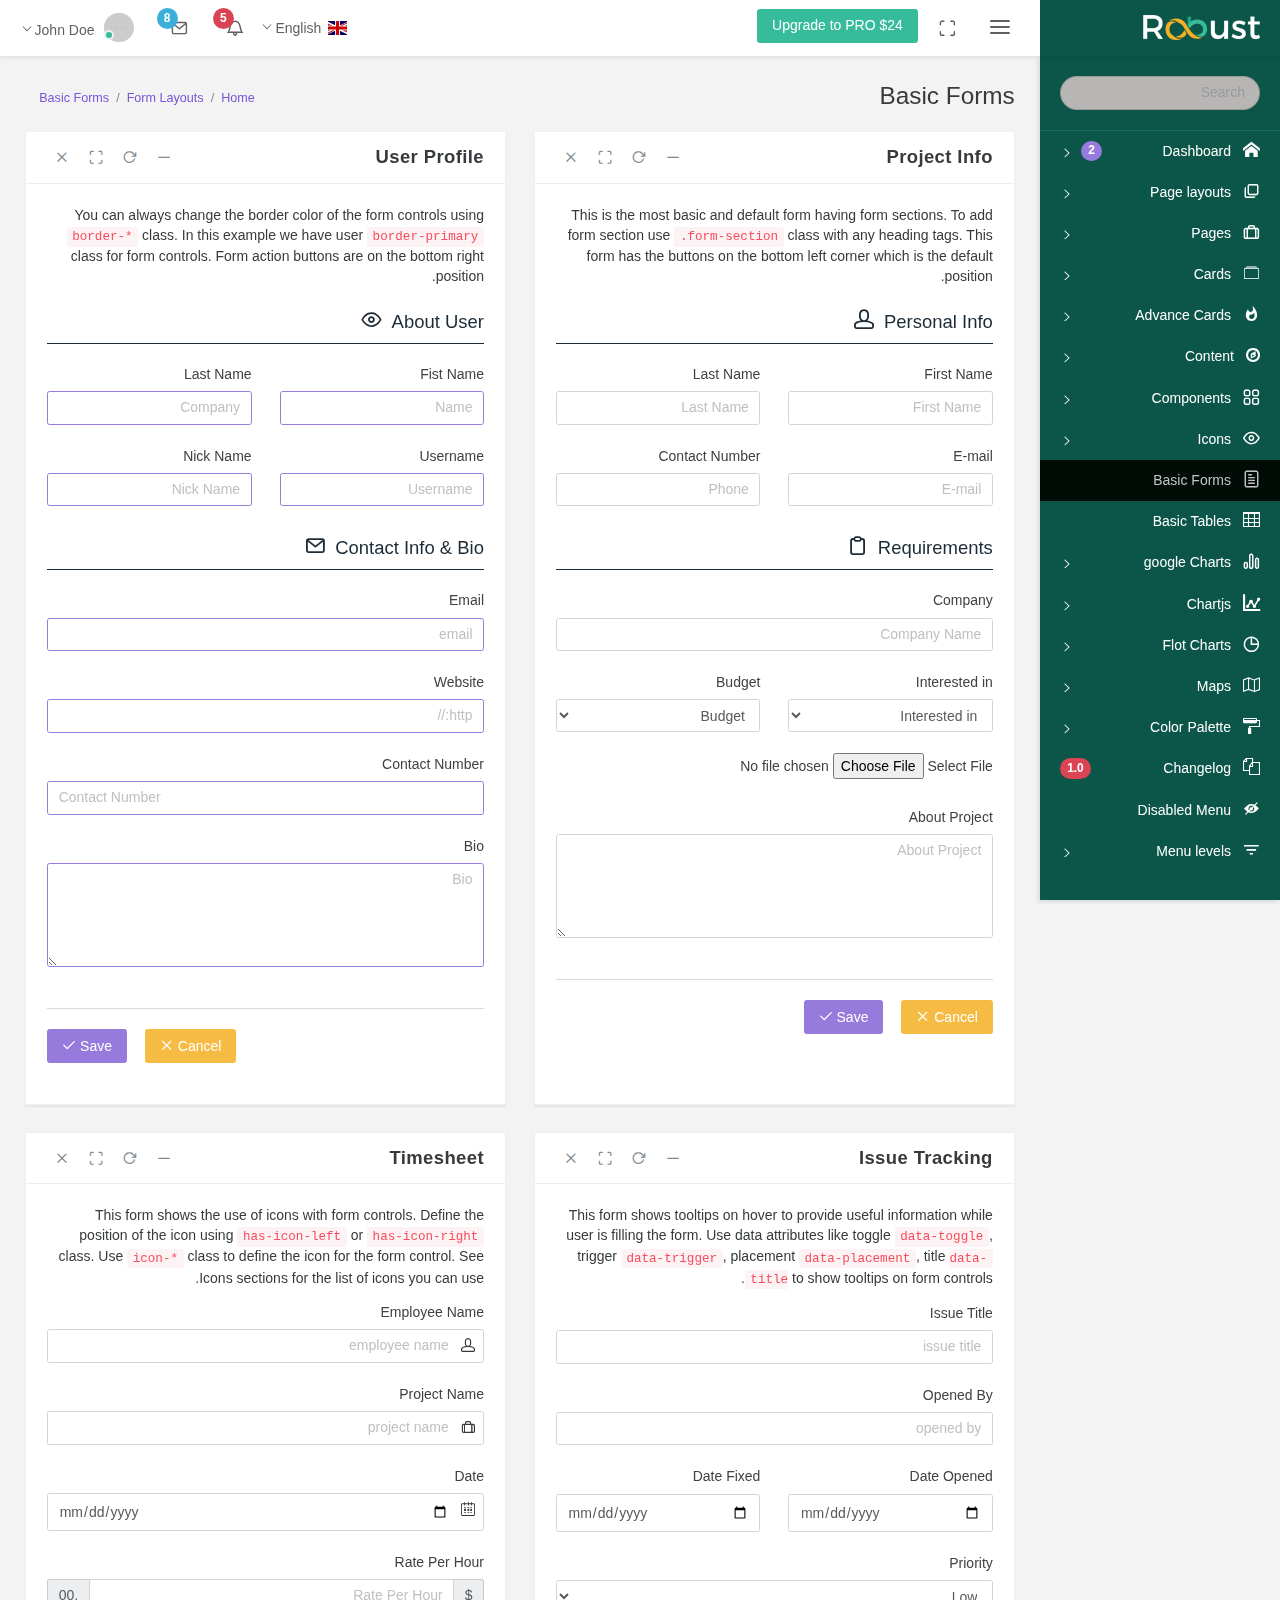
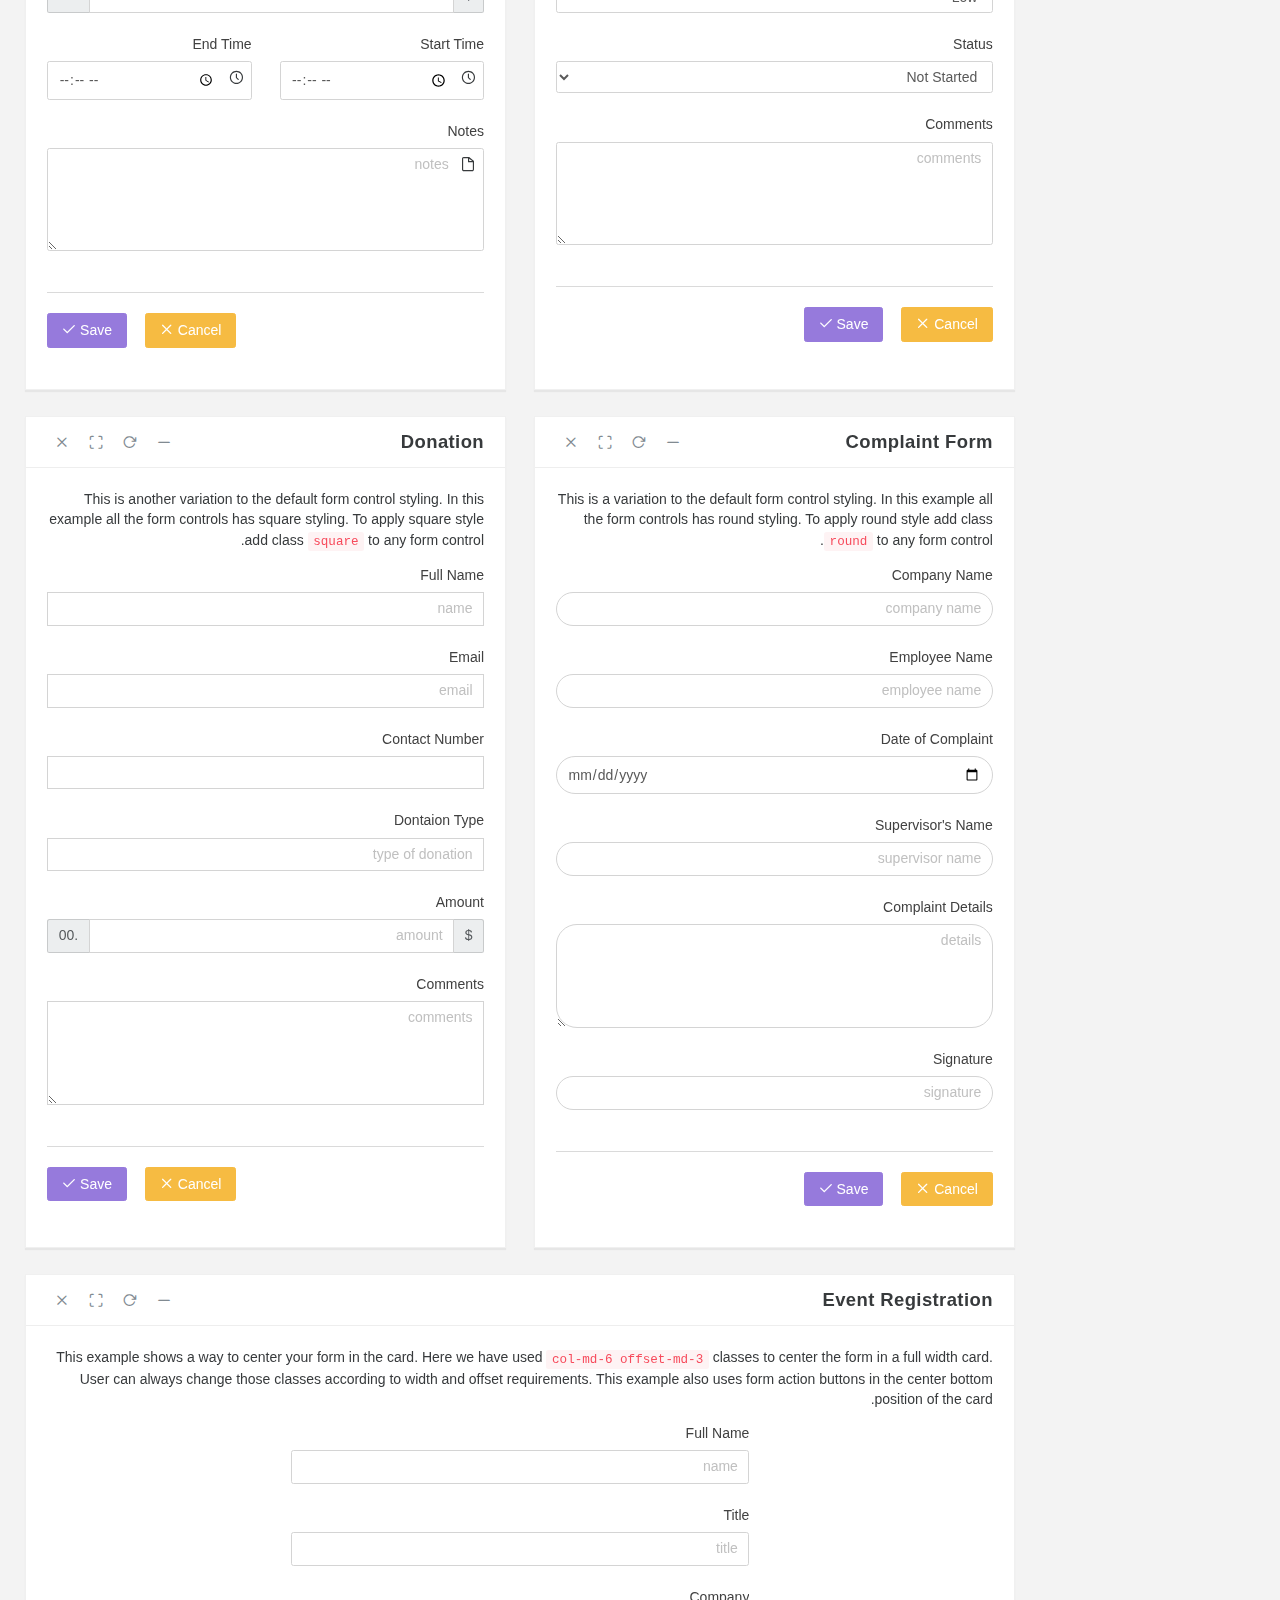
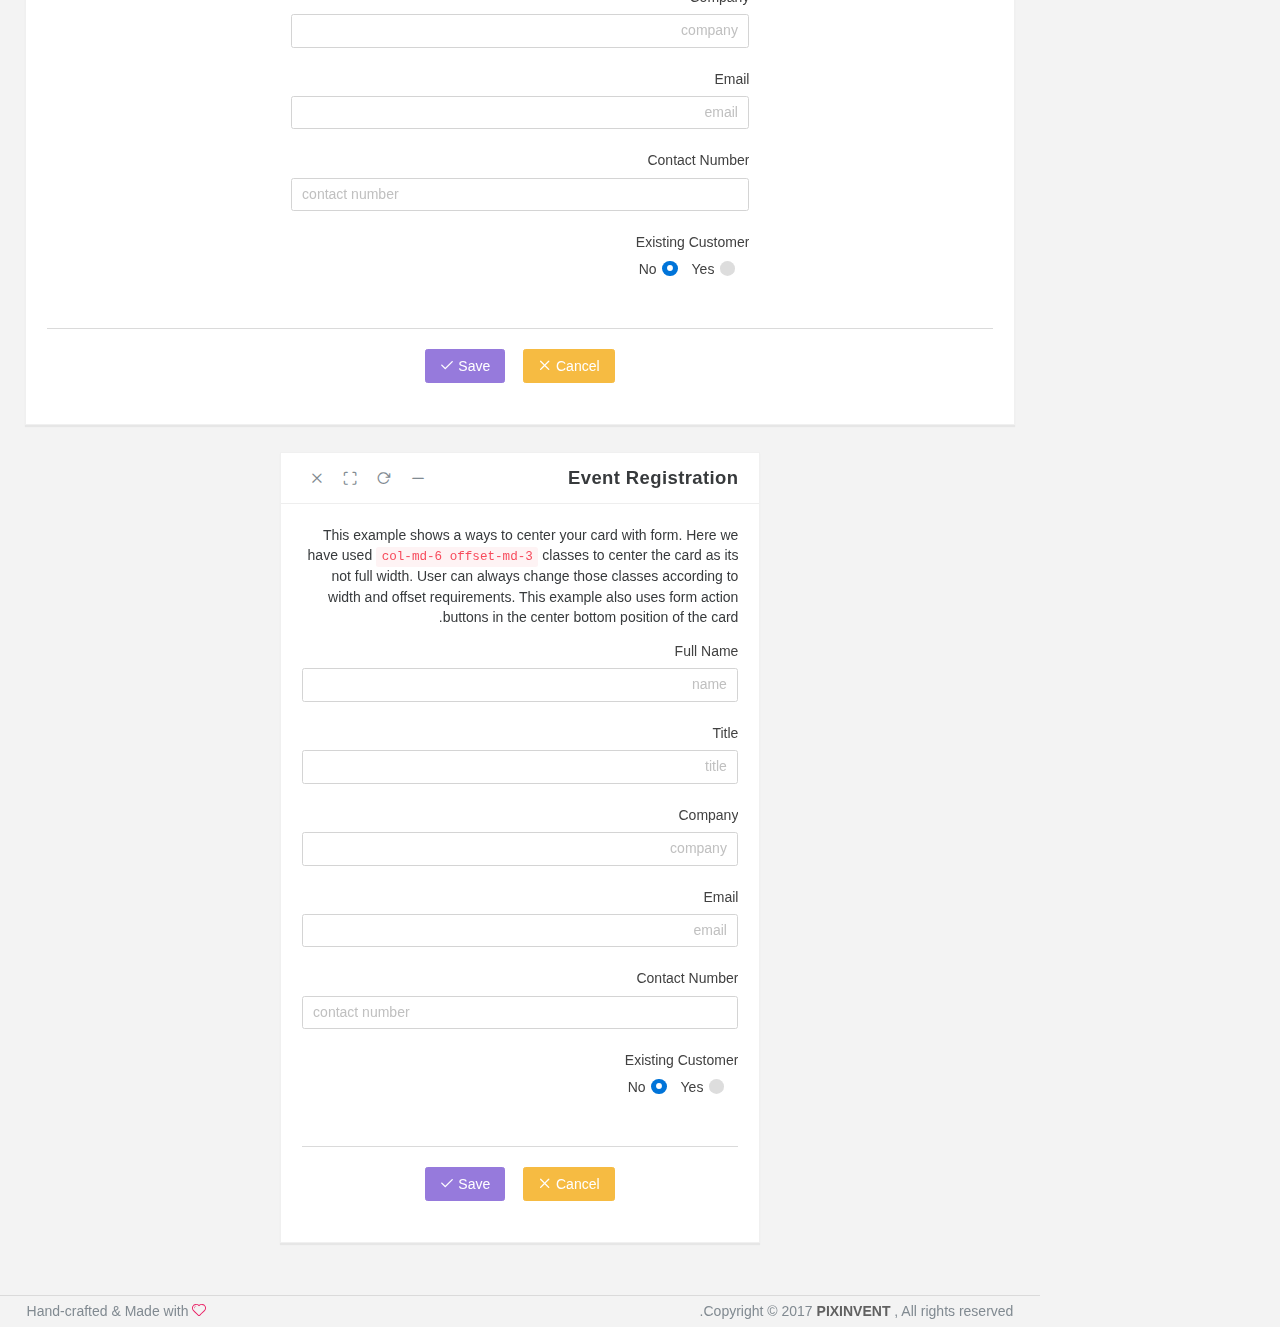
==== form-layout-basic.html @ 8bc59ba0 "Tamplet For Layout" ====
<!DOCTYPE html>
<html lang="en" data-textdirection="rtl" class="loading">
  <head>
    <meta http-equiv="Content-Type" content="text/html; charset=UTF-8">
    <meta http-equiv="X-UA-Compatible" content="IE=edge">
    <meta name="viewport" content="width=device-width, initial-scale=1.0, user-scalable=0, minimal-ui">
    <meta name="description" content="Robust admin is super flexible, powerful, clean &amp; modern responsive bootstrap 4 admin template with unlimited possibilities.">
    <meta name="keywords" content="admin template, robust admin template, dashboard template, flat admin template, responsive admin template, web app">
    <meta name="author" content="PIXINVENT">
    <title>Basic Forms - Robust Free Bootstrap Admin Template</title>
    <link rel="apple-touch-icon" sizes="60x60" href="../../app-assets/images/ico/apple-icon-60.png">
    <link rel="apple-touch-icon" sizes="76x76" href="../../app-assets/images/ico/apple-icon-76.png">
    <link rel="apple-touch-icon" sizes="120x120" href="../../app-assets/images/ico/apple-icon-120.png">
    <link rel="apple-touch-icon" sizes="152x152" href="../../app-assets/images/ico/apple-icon-152.png">
    <link rel="shortcut icon" type="image/x-icon" href="../../app-assets/images/ico/favicon.ico">
    <link rel="shortcut icon" type="image/png" href="../../app-assets/images/ico/favicon-32.png">
    <meta name="apple-mobile-web-app-capable" content="yes">
    <meta name="apple-touch-fullscreen" content="yes">
    <meta name="apple-mobile-web-app-status-bar-style" content="default">
    <!-- BEGIN VENDOR CSS-->
    <link rel="stylesheet" type="text/css" href="../../app-assets/css-rtl/bootstrap.css">
    <!-- font icons-->
    <link rel="stylesheet" type="text/css" href="../../app-assets/fonts/icomoon.css">
    <link rel="stylesheet" type="text/css" href="../../app-assets/fonts/flag-icon-css/css/flag-icon.min.css">
    <link rel="stylesheet" type="text/css" href="../../app-assets/vendors/css/extensions/pace.css">
    <!-- END VENDOR CSS-->
    <!-- BEGIN ROBUST CSS-->
    <link rel="stylesheet" type="text/css" href="../../app-assets/css-rtl/bootstrap-extended.css">
    <link rel="stylesheet" type="text/css" href="../../app-assets/css-rtl/app.css">
    <link rel="stylesheet" type="text/css" href="../../app-assets/css-rtl/colors.css">
    <link rel="stylesheet" type="text/css" href="../../app-assets/css-rtl/custom-rtl.css">
    <!-- END ROBUST CSS-->
    <!-- BEGIN Page Level CSS-->
    <link rel="stylesheet" type="text/css" href="../../app-assets/css-rtl/core/menu/menu-types/vertical-menu.css">
    <link rel="stylesheet" type="text/css" href="../../app-assets/css-rtl/core/menu/menu-types/vertical-overlay-menu.css">
    <!-- END Page Level CSS-->
    <!-- BEGIN Custom CSS-->
    <link rel="stylesheet" type="text/css" href="../../assets/css/style-rtl.css">
    <!-- END Custom CSS-->
  </head>
  <body data-open="click" data-menu="vertical-menu" data-col="2-columns" class="vertical-layout vertical-menu 2-columns  fixed-navbar">

    <!-- navbar-fixed-top-->
    <nav class="header-navbar navbar navbar-with-menu navbar-fixed-top navbar-semi-dark navbar-shadow">
      <div class="navbar-wrapper">
        <div class="navbar-header">
          <ul class="nav navbar-nav">
            <li class="nav-item mobile-menu hidden-md-up float-xs-left"><a class="nav-link nav-menu-main menu-toggle hidden-xs"><i class="icon-menu5 font-large-1"></i></a></li>
            <li class="nav-item"><a href="index.html" class="navbar-brand nav-link"><img alt="branding logo" src="../../app-assets/images/logo/robust-logo-light.png" data-expand="../../app-assets/images/logo/robust-logo-light.png" data-collapse="../../app-assets/images/logo/robust-logo-small.png" class="brand-logo"></a></li>
            <li class="nav-item hidden-md-up float-xs-right"><a data-toggle="collapse" data-target="#navbar-mobile" class="nav-link open-navbar-container"><i class="icon-ellipsis pe-2x icon-icon-rotate-right-right"></i></a></li>
          </ul>
        </div>
        <div class="navbar-container content container-fluid">
          <div id="navbar-mobile" class="collapse navbar-toggleable-sm">
            <ul class="nav navbar-nav">
              <li class="nav-item hidden-sm-down"><a class="nav-link nav-menu-main menu-toggle hidden-xs"><i class="icon-menu5">         </i></a></li>
              <li class="nav-item hidden-sm-down"><a href="#" class="nav-link nav-link-expand"><i class="ficon icon-expand2"></i></a></li>
              <li class="nav-item hidden-sm-down"><a href="https://pixinvent.com/bootstrap-admin-template/robust/" target="_blank" class="btn btn-success upgrade-to-pro">Upgrade to PRO $24</a></li>
            </ul>
            <ul class="nav navbar-nav float-xs-right">
              <li class="dropdown dropdown-language nav-item"><a id="dropdown-flag" href="#" data-toggle="dropdown" aria-haspopup="true" aria-expanded="false" class="dropdown-toggle nav-link"><i class="flag-icon flag-icon-gb"></i><span class="selected-language">English</span></a>
                <div aria-labelledby="dropdown-flag" class="dropdown-menu"><a href="#" class="dropdown-item"><i class="flag-icon flag-icon-gb"></i> English</a><a href="#" class="dropdown-item"><i class="flag-icon flag-icon-fr"></i> French</a><a href="#" class="dropdown-item"><i class="flag-icon flag-icon-cn"></i> Chinese</a><a href="#" class="dropdown-item"><i class="flag-icon flag-icon-de"></i> German</a></div>
              </li>
              <li class="dropdown dropdown-notification nav-item"><a href="#" data-toggle="dropdown" class="nav-link nav-link-label"><i class="ficon icon-bell4"></i><span class="tag tag-pill tag-default tag-danger tag-default tag-up">5</span></a>
                <ul class="dropdown-menu dropdown-menu-media dropdown-menu-right">
                  <li class="dropdown-menu-header">
                    <h6 class="dropdown-header m-0"><span class="grey darken-2">Notifications</span><span class="notification-tag tag tag-default tag-danger float-xs-right m-0">5 New</span></h6>
                  </li>
                  <li class="list-group scrollable-container"><a href="javascript:void(0)" class="list-group-item">
                      <div class="media">
                        <div class="media-left valign-middle"><i class="icon-cart3 icon-bg-circle bg-cyan"></i></div>
                        <div class="media-body">
                          <h6 class="media-heading">You have new order!</h6>
                          <p class="notification-text font-small-3 text-muted">Lorem ipsum dolor sit amet, consectetuer elit.</p><small>
                            <time datetime="2015-06-11T18:29:20+08:00" class="media-meta text-muted">30 minutes ago</time></small>
                        </div>
                      </div></a><a href="javascript:void(0)" class="list-group-item">
                      <div class="media">
                        <div class="media-left valign-middle"><i class="icon-monitor3 icon-bg-circle bg-red bg-darken-1"></i></div>
                        <div class="media-body">
                          <h6 class="media-heading red darken-1">99% Server load</h6>
                          <p class="notification-text font-small-3 text-muted">Aliquam tincidunt mauris eu risus.</p><small>
                            <time datetime="2015-06-11T18:29:20+08:00" class="media-meta text-muted">Five hour ago</time></small>
                        </div>
                      </div></a><a href="javascript:void(0)" class="list-group-item">
                      <div class="media">
                        <div class="media-left valign-middle"><i class="icon-server2 icon-bg-circle bg-yellow bg-darken-3"></i></div>
                        <div class="media-body">
                          <h6 class="media-heading yellow darken-3">Warning notifixation</h6>
                          <p class="notification-text font-small-3 text-muted">Vestibulum auctor dapibus neque.</p><small>
                            <time datetime="2015-06-11T18:29:20+08:00" class="media-meta text-muted">Today</time></small>
                        </div>
                      </div></a><a href="javascript:void(0)" class="list-group-item">
                      <div class="media">
                        <div class="media-left valign-middle"><i class="icon-check2 icon-bg-circle bg-green bg-accent-3"></i></div>
                        <div class="media-body">
                          <h6 class="media-heading">Complete the task</h6><small>
                            <time datetime="2015-06-11T18:29:20+08:00" class="media-meta text-muted">Last week</time></small>
                        </div>
                      </div></a><a href="javascript:void(0)" class="list-group-item">
                      <div class="media">
                        <div class="media-left valign-middle"><i class="icon-bar-graph-2 icon-bg-circle bg-teal"></i></div>
                        <div class="media-body">
                          <h6 class="media-heading">Generate monthly report</h6><small>
                            <time datetime="2015-06-11T18:29:20+08:00" class="media-meta text-muted">Last month</time></small>
                        </div>
                      </div></a></li>
                  <li class="dropdown-menu-footer"><a href="javascript:void(0)" class="dropdown-item text-muted text-xs-center">Read all notifications</a></li>
                </ul>
              </li>
              <li class="dropdown dropdown-notification nav-item"><a href="#" data-toggle="dropdown" class="nav-link nav-link-label"><i class="ficon icon-mail6"></i><span class="tag tag-pill tag-default tag-info tag-default tag-up">8</span></a>
                <ul class="dropdown-menu dropdown-menu-media dropdown-menu-right">
                  <li class="dropdown-menu-header">
                    <h6 class="dropdown-header m-0"><span class="grey darken-2">Messages</span><span class="notification-tag tag tag-default tag-info float-xs-right m-0">4 New</span></h6>
                  </li>
                  <li class="list-group scrollable-container"><a href="javascript:void(0)" class="list-group-item">
                      <div class="media">
                        <div class="media-left"><span class="avatar avatar-sm avatar-online rounded-circle"><img src="../../app-assets/images/portrait/small/avatar-s-1.png" alt="avatar"><i></i></span></div>
                        <div class="media-body">
                          <h6 class="media-heading">Margaret Govan</h6>
                          <p class="notification-text font-small-3 text-muted">I like your portfolio, let's start the project.</p><small>
                            <time datetime="2015-06-11T18:29:20+08:00" class="media-meta text-muted">Today</time></small>
                        </div>
                      </div></a><a href="javascript:void(0)" class="list-group-item">
                      <div class="media">
                        <div class="media-left"><span class="avatar avatar-sm avatar-busy rounded-circle"><img src="../../app-assets/images/portrait/small/avatar-s-2.png" alt="avatar"><i></i></span></div>
                        <div class="media-body">
                          <h6 class="media-heading">Bret Lezama</h6>
                          <p class="notification-text font-small-3 text-muted">I have seen your work, there is</p><small>
                            <time datetime="2015-06-11T18:29:20+08:00" class="media-meta text-muted">Tuesday</time></small>
                        </div>
                      </div></a><a href="javascript:void(0)" class="list-group-item">
                      <div class="media">
                        <div class="media-left"><span class="avatar avatar-sm avatar-online rounded-circle"><img src="../../app-assets/images/portrait/small/avatar-s-3.png" alt="avatar"><i></i></span></div>
                        <div class="media-body">
                          <h6 class="media-heading">Carie Berra</h6>
                          <p class="notification-text font-small-3 text-muted">Can we have call in this week ?</p><small>
                            <time datetime="2015-06-11T18:29:20+08:00" class="media-meta text-muted">Friday</time></small>
                        </div>
                      </div></a><a href="javascript:void(0)" class="list-group-item">
                      <div class="media">
                        <div class="media-left"><span class="avatar avatar-sm avatar-away rounded-circle"><img src="../../app-assets/images/portrait/small/avatar-s-6.png" alt="avatar"><i></i></span></div>
                        <div class="media-body">
                          <h6 class="media-heading">Eric Alsobrook</h6>
                          <p class="notification-text font-small-3 text-muted">We have project party this saturday night.</p><small>
                            <time datetime="2015-06-11T18:29:20+08:00" class="media-meta text-muted">last month</time></small>
                        </div>
                      </div></a></li>
                  <li class="dropdown-menu-footer"><a href="javascript:void(0)" class="dropdown-item text-muted text-xs-center">Read all messages</a></li>
                </ul>
              </li>
              <li class="dropdown dropdown-user nav-item"><a href="#" data-toggle="dropdown" class="dropdown-toggle nav-link dropdown-user-link"><span class="avatar avatar-online"><img src="../../app-assets/images/portrait/small/avatar-s-1.png" alt="avatar"><i></i></span><span class="user-name">John Doe</span></a>
                <div class="dropdown-menu dropdown-menu-right"><a href="#" class="dropdown-item"><i class="icon-head"></i> Edit Profile</a><a href="#" class="dropdown-item"><i class="icon-mail6"></i> My Inbox</a><a href="#" class="dropdown-item"><i class="icon-clipboard2"></i> Task</a><a href="#" class="dropdown-item"><i class="icon-calendar5"></i> Calender</a>
                  <div class="dropdown-divider"></div><a href="#" class="dropdown-item"><i class="icon-power3"></i> Logout</a>
                </div>
              </li>
            </ul>
          </div>
        </div>
      </div>
    </nav>

    <!-- ////////////////////////////////////////////////////////////////////////////-->


    <!-- main menu-->
    <div data-scroll-to-active="true" class="main-menu menu-fixed menu-dark menu-accordion menu-shadow">
      <!-- main menu header-->
      <div class="main-menu-header">
        <input type="text" placeholder="Search" class="menu-search form-control round"/>
      </div>
      <!-- / main menu header-->
      <!-- main menu content-->
      <div class="main-menu-content">
        <ul id="main-menu-navigation" data-menu="menu-navigation" class="navigation navigation-main">
          <li class=" nav-item"><a href="index.html"><i class="icon-home3"></i><span data-i18n="nav.dash.main" class="menu-title">Dashboard</span><span class="tag tag tag-primary tag-pill float-xs-right mr-2">2</span></a>
            <ul class="menu-content">
              <li><a href="index.html" data-i18n="nav.dash.main" class="menu-item">Dashboard</a>
              </li>
              <li><a href="dashboard-2.html" data-i18n="nav.dash.main" class="menu-item">Dashboard 2</a>
              </li>
            </ul>
          </li>
          <li class=" nav-item"><a href="#"><i class="icon-stack-2"></i><span data-i18n="nav.page_layouts.main" class="menu-title">Page layouts</span></a>
            <ul class="menu-content">
              <li><a href="layout-1-column.html" data-i18n="nav.page_layouts.1_column" class="menu-item">1 column</a>
              </li>
              <li><a href="layout-2-columns.html" data-i18n="nav.page_layouts.2_columns" class="menu-item">2 columns</a>
              </li>
              <li><a href="layout-boxed.html" data-i18n="nav.page_layouts.boxed_layout" class="menu-item">Boxed layout</a>
              </li>
              <li><a href="layout-static.html" data-i18n="nav.page_layouts.static_layout" class="menu-item">Static layout</a>
              </li>
              <li class="navigation-divider"></li>
              <li><a href="layout-light.html" data-i18n="nav.page_layouts.light_layout" class="menu-item">Light layout</a>
              </li>
              <li><a href="layout-dark.html" data-i18n="nav.page_layouts.dark_layout" class="menu-item">Dark layout</a>
              </li>
              <li><a href="layout-semi-dark.html" data-i18n="nav.page_layouts.semi_dark_layout" class="menu-item">Semi dark layout</a>
              </li>
            </ul>
          </li>
          <li class=" nav-item"><a href="#"><i class="icon-briefcase4"></i><span data-i18n="nav.project.main" class="menu-title">Pages</span></a>
            <ul class="menu-content">
              <li><a href="invoice-template.html" data-i18n="nav.invoice.invoice_template" class="menu-item">Invoice Template</a>
              </li>
              <li><a href="gallery-grid.html" data-i18n="nav.gallery_pages.gallery_grid" class="menu-item">Gallery Grid</a>
              </li>
              <li><a href="search-page.html" data-i18n="nav.search_pages.search_page" class="menu-item">Search Page</a>
              </li>
              <li><a href="search-website.html" data-i18n="nav.search_pages.search_website" class="menu-item">Search Website</a>
              </li>
              <li><a href="login-simple.html" data-i18n="nav.login_register_pages.login_simple" class="menu-item">Login Simple</a>
              </li>
              <li><a href="register-simple.html" data-i18n="nav.login_register_pages.register_simple" class="menu-item">Register Simple</a>
              </li>
              <li><a href="unlock-user.html" data-i18n="nav.login_register_pages.unlock_user" class="menu-item">Unlock User</a>
              </li>
              <li><a href="recover-password.html" data-i18n="nav.login_register_pages.recover_password" class="menu-item">Recover Password</a>
              </li>
              <li><a href="#" data-i18n="nav.error_pages.main" class="menu-item">Error</a>
                <ul class="menu-content">
                  <li><a href="error-400.html" data-i18n="nav.error_pages.error_400" class="menu-item">Error 400</a>
                  </li>
                  <li><a href="error-401.html" data-i18n="nav.error_pages.error_401" class="menu-item">Error 401</a>
                  </li>
                  <li><a href="error-403.html" data-i18n="nav.error_pages.error_403" class="menu-item">Error 403</a>
                  </li>
                  <li><a href="error-404.html" data-i18n="nav.error_pages.error_404" class="menu-item">Error 404</a>
                  </li>
                  <li><a href="error-500.html" data-i18n="nav.error_pages.error_500" class="menu-item">Error 500</a>
                  </li>
                </ul>
              </li>
              <li><a href="coming-soon-flat.html" data-i18n="nav.other_pages.coming_soon.coming_soon_flat" class="menu-item">Coming Soon</a>
              </li>
              <li><a href="under-maintenance.html" data-i18n="nav.other_pages.under_maintenance" class="menu-item">Maintenance</a>
              </li>
            </ul>
          </li>
          <li class=" nav-item"><a href="#"><i class="icon-ios-albums-outline"></i><span data-i18n="nav.cards.main" class="menu-title">Cards</span></a>
            <ul class="menu-content">
              <li><a href="card-bootstrap.html" data-i18n="nav.cards.card_bootstrap" class="menu-item">Bootstrap Cards</a>
              </li>
              <li><a href="card-actions.html" data-i18n="nav.cards.card_actions" class="menu-item">Card Action</a>
              </li>
            </ul>
          </li>
          <li class=" nav-item"><a href="#"><i class="icon-whatshot"></i><span data-i18n="nav.advance_cards.main" class="menu-title">Advance Cards</span></a>
            <ul class="menu-content">
              <li><a href="card-statistics.html" data-i18n="nav.cards.card_statistics" class="menu-item">Statistics</a>
              </li>
              <li><a href="card-charts.html" data-i18n="nav.cards.card_charts" class="menu-item">Charts</a>
              </li>
            </ul>
          </li>
          <li class=" nav-item"><a href="#"><i class="icon-compass3"></i><span data-i18n="nav.content.main" class="menu-title">Content</span></a>
            <ul class="menu-content">
              <li><a href="content-grid.html" data-i18n="nav.content.content_grid" class="menu-item">Grid</a>
              </li>
              <li><a href="content-typography.html" data-i18n="nav.content.content_typography" class="menu-item">Typography</a>
              </li>
              <li><a href="content-text-utilities.html" data-i18n="nav.content.content_text_utilities" class="menu-item">Text utilities</a>
              </li>
              <li><a href="content-helper-classes.html" data-i18n="nav.content.content_helper_classes" class="menu-item">Helper classes</a>
              </li>
            </ul>
          </li>
          <li class=" nav-item"><a href="#"><i class="icon-grid2"></i><span data-i18n="nav.components.main" class="menu-title">Components</span></a>
            <ul class="menu-content">
              <li><a href="component-alerts.html" data-i18n="nav.components.component_alerts" class="menu-item">Alerts</a>
              </li>
              <li><a href="component-buttons-basic.html" data-i18n="nav.components.components_buttons.component_buttons_basic" class="menu-item">Basic Buttons</a>
              </li>
              <li><a href="component-carousel.html" data-i18n="nav.components.component_carousel" class="menu-item">Carousel</a>
              </li>
              <li><a href="component-collapse.html" data-i18n="nav.components.component_collapse" class="menu-item">Collapse</a>
              </li>
              <li><a href="component-dropdowns.html" data-i18n="nav.components.component_dropdowns" class="menu-item">Dropdowns</a>
              </li>
              <li><a href="component-list-group.html" data-i18n="nav.components.component_list_group" class="menu-item">List Group</a>
              </li>
              <li><a href="component-modals.html" data-i18n="nav.components.component_modals" class="menu-item">Modals</a>
              </li>
              <li><a href="component-pagination.html" data-i18n="nav.components.component_pagination" class="menu-item">Pagination</a>
              </li>
              <li><a href="component-navs-component.html" data-i18n="nav.components.component_navs_component" class="menu-item">Navs Component</a>
              </li>
              <li><a href="component-tabs-component.html" data-i18n="nav.components.component_tabs_component" class="menu-item">Tabs Component</a>
              </li>
              <li><a href="component-pills-component.html" data-i18n="nav.components.component_pills_component" class="menu-item">Pills Component</a>
              </li>
              <li><a href="component-tooltips.html" data-i18n="nav.components.component_tooltips" class="menu-item">Tooltips</a>
              </li>
              <li><a href="component-popovers.html" data-i18n="nav.components.component_popovers" class="menu-item">Popovers</a>
              </li>
              <li><a href="component-tags.html" data-i18n="nav.components.component_tags" class="menu-item">Tags</a>
              </li>
              <li><a href="component-pill-tags.html" class="menu-item">Pill Tags</a>
              </li>
              <li><a href="component-progress.html" data-i18n="nav.components.component_progress" class="menu-item">Progress</a>
              </li>
              <li><a href="component-media-objects.html" data-i18n="nav.components.component_media_objects" class="menu-item">Media Objects</a>
              </li>
            </ul>
          </li>
          <li class=" nav-item"><a href="#"><i class="icon-eye6"></i><span data-i18n="nav.icons.main" class="menu-title">Icons</span></a>
            <ul class="menu-content">
              <li><a href="icons-feather.html" data-i18n="nav.icons.icons_feather" class="menu-item">Feather</a>
              </li>
              <li><a href="icons-ionicons.html" data-i18n="nav.icons.icons_ionicons" class="menu-item">Ionicons</a>
              </li>
              <li><a href="icons-fps-line.html" data-i18n="nav.icons.icons_fps_line" class="menu-item">FPS Line Icons</a>
              </li>
              <li><a href="icons-ico-moon.html" data-i18n="nav.icons.icons_ico_moon" class="menu-item">Ico Moon</a>
              </li>
              <li><a href="icons-font-awesome.html" data-i18n="nav.icons.icons_font_awesome" class="menu-item">Font Awesome</a>
              </li>
              <li><a href="icons-meteocons.html" data-i18n="nav.icons.icons_meteocons" class="menu-item">Meteocons</a>
              </li>
              <li><a href="icons-evil.html" data-i18n="nav.icons.icons_evil" class="menu-item">Evil Icons</a>
              </li>
              <li><a href="icons-linecons.html" data-i18n="nav.icons.icons_linecons" class="menu-item">Linecons</a>
              </li>
            </ul>
          </li>
          <li class="active"><a href="form-layout-basic.html"><i class="icon-paper"></i><span data-i18n="nav.form_layouts.form_layout_basic" class="menu-title">Basic Forms</span></a>
          </li>
          <li class=" nav-item"><a href="table-basic.html"><i class="icon-table2"></i><span data-i18n="nav.bootstrap_tables.table_basic" class="menu-title">Basic Tables</span></a>
          </li>
          <li class=" nav-item"><a href="#"><i class="icon-bar-graph-2"></i><span data-i18n="nav.google_charts.main" class="menu-title">google Charts</span></a>
            <ul class="menu-content">
              <li><a href="google-bar-charts.html" data-i18n="nav.google_charts.google_bar_charts" class="menu-item">Bar charts</a>
              </li>
              <li><a href="google-line-charts.html" data-i18n="nav.google_charts.google_line_charts" class="menu-item">Line charts</a>
              </li>
              <li><a href="google-pie-charts.html" data-i18n="nav.google_charts.google_pie_charts" class="menu-item">Pie charts</a>
              </li>
            </ul>
          </li>
          <li class=" nav-item"><a href="#"><i class="icon-stats-dots"></i><span data-i18n="nav.chartjs.main" class="menu-title">Chartjs</span></a>
            <ul class="menu-content">
              <li><a href="chartjs-line-charts.html" data-i18n="nav.chartjs.chartjs_line_charts" class="menu-item">Line charts</a>
              </li>
              <li><a href="chartjs-bar-charts.html" data-i18n="nav.chartjs.chartjs_bar_charts" class="menu-item">Bar charts</a>
              </li>
              <li><a href="chartjs-pie-doughnut-charts.html" data-i18n="nav.chartjs.chartjs_pie_doughnut_charts" class="menu-item">Pie &amp; Doughnut charts</a>
              </li>
            </ul>
          </li>
          <li class=" nav-item"><a href="#"><i class="icon-pie-graph2"></i><span data-i18n="nav.flot_charts.main" class="menu-title">Flot Charts</span></a>
            <ul class="menu-content">
              <li><a href="flot-line-charts.html" data-i18n="nav.flot_charts.flot_line_charts" class="menu-item">Line charts</a>
              </li>
              <li><a href="flot-bar-charts.html" data-i18n="nav.flot_charts.flot_bar_charts" class="menu-item">Bar charts</a>
              </li>
              <li><a href="flot-pie-charts.html" data-i18n="nav.flot_charts.flot_pie_charts" class="menu-item">Pie charts</a>
              </li>
            </ul>
          </li>
          <li class=" nav-item"><a href="#"><i class="icon-map22"></i><span data-i18n="nav.maps.main" class="menu-title">Maps</span></a>
            <ul class="menu-content">
              <li><a href="gmaps-basic-maps.html" data-i18n="nav.maps.google_maps.gmaps_basic_maps" class="menu-item">Maps</a>
              </li>
              <li><a href="vector-maps-jvq.html" data-i18n="nav.maps.vector_maps.vector_maps_jvq" class="menu-item">Vector Maps</a>
              </li>
            </ul>
          </li>
          <li class=" nav-item"><a href="#"><i class="icon-paint-format"></i><span data-i18n="nav.color_palette.main" class="menu-title">Color Palette</span></a>
            <ul class="menu-content">
              <li><a href="color-palette-primary.html" data-i18n="nav.color_palette.color_palette_primary" class="menu-item">Primary palette</a>
              </li>
              <li><a href="color-palette-danger.html" data-i18n="nav.color_palette.color_palette_danger" class="menu-item">Danger palette</a>
              </li>
              <li><a href="color-palette-success.html" data-i18n="nav.color_palette.color_palette_success" class="menu-item">Success palette</a>
              </li>
              <li><a href="color-palette-warning.html" data-i18n="nav.color_palette.color_palette_warning" class="menu-item">Warning palette</a>
              </li>
              <li><a href="color-palette-info.html" data-i18n="nav.color_palette.color_palette_info" class="menu-item">Info palette</a>
              </li>
              <li class="navigation-divider"></li>
              <li><a href="color-palette-red.html" data-i18n="nav.color_palette.color_palette_red" class="menu-item">Red palette</a>
              </li>
              <li><a href="color-palette-pink.html" data-i18n="nav.color_palette.color_palette_pink" class="menu-item">Pink palette</a>
              </li>
              <li><a href="color-palette-purple.html" data-i18n="nav.color_palette.color_palette_purple" class="menu-item">Purple palette</a>
              </li>
              <li><a href="color-palette-deep-purple.html" data-i18n="nav.color_palette.color_palette_deep_purple" class="menu-item">Deep Purple palette</a>
              </li>
              <li><a href="color-palette-indigo.html" data-i18n="nav.color_palette.color_palette_indigo" class="menu-item">Indigo palette</a>
              </li>
              <li><a href="color-palette-blue.html" data-i18n="nav.color_palette.color_palette_blue" class="menu-item">Blue palette</a>
              </li>
              <li><a href="color-palette-light-blue.html" data-i18n="nav.color_palette.color_palette_light_blue" class="menu-item">Light Blue palette</a>
              </li>
              <li><a href="color-palette-cyan.html" data-i18n="nav.color_palette.color_palette_cyan" class="menu-item">Cyan palette</a>
              </li>
              <li><a href="color-palette-teal.html" data-i18n="nav.color_palette.color_palette_teal" class="menu-item">Teal palette</a>
              </li>
              <li><a href="color-palette-green.html" data-i18n="nav.color_palette.color_palette_green" class="menu-item">Green palette</a>
              </li>
              <li><a href="color-palette-light-green.html" data-i18n="nav.color_palette.color_palette_light_green" class="menu-item">Light Green palette</a>
              </li>
              <li><a href="color-palette-lime.html" data-i18n="nav.color_palette.color_palette_lime" class="menu-item">Lime palette</a>
              </li>
              <li><a href="color-palette-yellow.html" data-i18n="nav.color_palette.color_palette_yellow" class="menu-item">Yellow palette</a>
              </li>
              <li><a href="color-palette-amber.html" data-i18n="nav.color_palette.color_palette_amber" class="menu-item">Amber palette</a>
              </li>
              <li><a href="color-palette-orange.html" data-i18n="nav.color_palette.color_palette_orange" class="menu-item">Orange palette</a>
              </li>
              <li><a href="color-palette-deep-orange.html" data-i18n="nav.color_palette.color_palette_deep_orange" class="menu-item">Deep Orange palette</a>
              </li>
              <li><a href="color-palette-brown.html" data-i18n="nav.color_palette.color_palette_brown" class="menu-item">Brown palette</a>
              </li>
              <li><a href="color-palette-blue-grey.html" data-i18n="nav.color_palette.color_palette_blue_grey" class="menu-item">Blue Grey palette</a>
              </li>
              <li><a href="color-palette-grey.html" data-i18n="nav.color_palette.color_palette_grey" class="menu-item">Grey palette</a>
              </li>
            </ul>
          </li>
          <li class=" nav-item"><a href="changelog.html"><i class="icon-copy"></i><span data-i18n="nav.changelog.main" class="menu-title">Changelog</span><span class="tag tag tag-pill tag-danger float-xs-right">1.0</span></a>
          </li>
          <li class="disabled nav-item"><a href="#"><i class="icon-eye-disabled"></i><span data-i18n="nav.disabled_menu.main" class="menu-title">Disabled Menu</span></a>
          </li>
          <li class=" nav-item"><a href="#"><i class="icon-android-funnel"></i><span data-i18n="nav.menu_levels.main" class="menu-title">Menu levels</span></a>
            <ul class="menu-content">
              <li><a href="#" data-i18n="nav.menu_levels.second_level" class="menu-item">Second level</a>
              </li>
              <li><a href="#" data-i18n="nav.menu_levels.second_level_child.main" class="menu-item">Second level child</a>
                <ul class="menu-content">
                  <li><a href="#" data-i18n="nav.menu_levels.second_level_child.third_level" class="menu-item">Third level</a>
                  </li>
                  <li><a href="#" data-i18n="nav.menu_levels.second_level_child.third_level_child.main" class="menu-item">Third level child</a>
                    <ul class="menu-content">
                      <li><a href="#" data-i18n="nav.menu_levels.second_level_child.third_level_child.fourth_level1" class="menu-item">Fourth level</a>
                      </li>
                      <li><a href="#" data-i18n="nav.menu_levels.second_level_child.third_level_child.fourth_level2" class="menu-item">Fourth level</a>
                      </li>
                    </ul>
                  </li>
                </ul>
              </li>
            </ul>
          </li>
          <li class=" navigation-header"><span data-i18n="nav.category.support">Support</span><i data-toggle="tooltip" data-placement="right" data-original-title="Support" class="icon-ellipsis icon-ellipsis"></i>
          </li>
          <li class=" nav-item"><a href="https://github.com/pixinvent/robust-free-bootstrap-admin-template/issues"><i class="icon-support"></i><span data-i18n="nav.support_raise_support.main" class="menu-title">Raise Support</span></a>
          </li>
          <li class=" nav-item"><a href="https://pixinvent.com/free-bootstrap-template/robust-lite/documentation"><i class="icon-document-text"></i><span data-i18n="nav.support_documentation.main" class="menu-title">Documentation</span></a>
          </li>
        </ul>
      </div>
      <!-- /main menu content-->
      <!-- main menu footer-->
      <!-- include includes/menu-footer-->
      <!-- main menu footer-->
    </div>
    <!-- / main menu-->

    <div class="app-content content container-fluid">
      <div class="content-wrapper">
        <div class="content-header row">
          <div class="content-header-left col-md-6 col-xs-12 mb-1">
            <h2 class="content-header-title">Basic Forms</h2>
          </div>
          <div class="content-header-right breadcrumbs-right breadcrumbs-top col-md-6 col-xs-12">
            <div class="breadcrumb-wrapper col-xs-12">
              <ol class="breadcrumb">
                <li class="breadcrumb-item"><a href="index.html">Home</a>
                </li>
                <li class="breadcrumb-item"><a href="#">Form Layouts</a>
                </li>
                <li class="breadcrumb-item active"><a href="#">Basic Forms</a>
                </li>
              </ol>
            </div>
          </div>
        </div>
        <div class="content-body"><!-- Basic form layout section start -->
<section id="basic-form-layouts">
	<div class="row match-height">
		<div class="col-md-6">
			<div class="card">
				<div class="card-header">
					<h4 class="card-title" id="basic-layout-form">Project Info</h4>
					<a class="heading-elements-toggle"><i class="icon-ellipsis font-medium-3"></i></a>
					<div class="heading-elements">
						<ul class="list-inline mb-0">
							<li><a data-action="collapse"><i class="icon-minus4"></i></a></li>
							<li><a data-action="reload"><i class="icon-reload"></i></a></li>
							<li><a data-action="expand"><i class="icon-expand2"></i></a></li>
							<li><a data-action="close"><i class="icon-cross2"></i></a></li>
						</ul>
					</div>
				</div>
				<div class="card-body collapse in">
					<div class="card-block">
						<div class="card-text">
							<p>This is the most basic and default form having form sections. To add form section use <code>.form-section</code> class with any heading tags. This form has the buttons on the bottom left corner which is the default position.</p>
						</div>
						<form class="form">
							<div class="form-body">
								<h4 class="form-section"><i class="icon-head"></i> Personal Info</h4>
								<div class="row">
									<div class="col-md-6">
										<div class="form-group">
											<label for="projectinput1">First Name</label>
											<input type="text" id="projectinput1" class="form-control" placeholder="First Name" name="fname">
										</div>
									</div>
									<div class="col-md-6">
										<div class="form-group">
											<label for="projectinput2">Last Name</label>
											<input type="text" id="projectinput2" class="form-control" placeholder="Last Name" name="lname">
										</div>
									</div>
								</div>
								<div class="row">
									<div class="col-md-6">
										<div class="form-group">
											<label for="projectinput3">E-mail</label>
											<input type="text" id="projectinput3" class="form-control" placeholder="E-mail" name="email">
										</div>
									</div>
									<div class="col-md-6">
										<div class="form-group">
											<label for="projectinput4">Contact Number</label>
											<input type="text" id="projectinput4" class="form-control" placeholder="Phone" name="phone">
										</div>
									</div>
								</div>

								<h4 class="form-section"><i class="icon-clipboard4"></i> Requirements</h4>

								<div class="form-group">
									<label for="companyName">Company</label>
									<input type="text" id="companyName" class="form-control" placeholder="Company Name" name="company">
								</div>

								<div class="row">
									<div class="col-md-6">
										<div class="form-group">
											<label for="projectinput5">Interested in</label>
											<select id="projectinput5" name="interested" class="form-control">
												<option value="none" selected="" disabled="">Interested in</option>
												<option value="design">design</option>
												<option value="development">development</option>
												<option value="illustration">illustration</option>
												<option value="branding">branding</option>
												<option value="video">video</option>
											</select>
										</div>
									</div>

									<div class="col-md-6">
										<div class="form-group">
											<label for="projectinput6">Budget</label>
											<select id="projectinput6" name="budget" class="form-control">
												<option value="0" selected="" disabled="">Budget</option>
												<option value="less than 5000$">less than 5000$</option>
												<option value="5000$ - 10000$">5000$ - 10000$</option>
												<option value="10000$ - 20000$">10000$ - 20000$</option>
												<option value="more than 20000$">more than 20000$</option>
											</select>
										</div>
									</div>
								</div>

								<div class="form-group">
									<label>Select File</label>
									<label id="projectinput7" class="file center-block">
										<input type="file" id="file">
										<span class="file-custom"></span>
									</label>
								</div>

								<div class="form-group">
									<label for="projectinput8">About Project</label>
									<textarea id="projectinput8" rows="5" class="form-control" name="comment" placeholder="About Project"></textarea>
								</div>
							</div>

							<div class="form-actions">
								<button type="button" class="btn btn-warning mr-1">
									<i class="icon-cross2"></i> Cancel
								</button>
								<button type="submit" class="btn btn-primary">
									<i class="icon-check2"></i> Save
								</button>
							</div>
						</form>
					</div>
				</div>
			</div>
		</div>

		<div class="col-md-6">
			<div class="card">
				<div class="card-header">
					<h4 class="card-title" id="basic-layout-colored-form-control">User Profile</h4>
					<a class="heading-elements-toggle"><i class="icon-ellipsis font-medium-3"></i></a>
					<div class="heading-elements">
						<ul class="list-inline mb-0">
							<li><a data-action="collapse"><i class="icon-minus4"></i></a></li>
							<li><a data-action="reload"><i class="icon-reload"></i></a></li>
							<li><a data-action="expand"><i class="icon-expand2"></i></a></li>
							<li><a data-action="close"><i class="icon-cross2"></i></a></li>
						</ul>
					</div>
				</div>
				<div class="card-body collapse in">
					<div class="card-block">

						<div class="card-text">
							<p>You can always change the border color of the form controls using <code>border-*</code> class. In this example we have user <code>border-primary</code> class for form controls. Form action buttons are on the bottom right position.</p>
						</div>

						<form class="form">
							<div class="form-body">
								<h4 class="form-section"><i class="icon-eye6"></i> About User</h4>
								<div class="row">
									<div class="col-md-6">
										<div class="form-group">
											<label for="userinput1">Fist Name</label>
											<input type="text" id="userinput1" class="form-control border-primary" placeholder="Name" name="name">
										</div>
									</div>
									<div class="col-md-6">
										<div class="form-group">
											<label for="userinput2">Last Name</label>
											<input type="text" id="userinput2" class="form-control border-primary" placeholder="Company" name="company">
										</div>
									</div>
								</div>
								<div class="row">
									<div class="col-md-6">
										<div class="form-group">
											<label for="userinput3">Username</label>
											<input type="text" id="userinput3" class="form-control border-primary" placeholder="Username" name="username">
										</div>
									</div>
									<div class="col-md-6">
										<div class="form-group">
											<label for="userinput4">Nick Name</label>
											<input type="text" id="userinput4" class="form-control border-primary" placeholder="Nick Name" name="nickname">
										</div>
									</div>
								</div>

								<h4 class="form-section"><i class="icon-mail6"></i> Contact Info & Bio</h4>

								<div class="form-group">
									<label for="userinput5">Email</label>
									<input class="form-control border-primary" type="email" placeholder="email" id="userinput5">
								</div>

								<div class="form-group">
									<label for="userinput6">Website</label>
									<input class="form-control border-primary" type="url" placeholder="http://" id="userinput6">
								</div>

								<div class="form-group">
									<label>Contact Number</label>
									<input class="form-control border-primary" id="userinput7" type="tel" placeholder="Contact Number">
								</div>

								<div class="form-group">
									<label for="userinput8">Bio</label>
									<textarea id="userinput8" rows="5" class="form-control border-primary" name="bio" placeholder="Bio"></textarea>
								</div>

							</div>

							<div class="form-actions right">
								<button type="button" class="btn btn-warning mr-1">
									<i class="icon-cross2"></i> Cancel
								</button>
								<button type="submit" class="btn btn-primary">
									<i class="icon-check2"></i> Save
								</button>
							</div>
						</form>

					</div>
				</div>
			</div>
		</div>
	</div>


	<div class="row match-height">
		<div class="col-md-6">
			<div class="card">
				<div class="card-header">
					<h4 class="card-title" id="basic-layout-tooltip">Issue Tracking</h4>
					<a class="heading-elements-toggle"><i class="icon-ellipsis font-medium-3"></i></a>
					<div class="heading-elements">
						<ul class="list-inline mb-0">
							<li><a data-action="collapse"><i class="icon-minus4"></i></a></li>
							<li><a data-action="reload"><i class="icon-reload"></i></a></li>
							<li><a data-action="expand"><i class="icon-expand2"></i></a></li>
							<li><a data-action="close"><i class="icon-cross2"></i></a></li>
						</ul>
					</div>
				</div>
				<div class="card-body collapse in">
					<div class="card-block">

						<div class="card-text">
							<p>This form shows tooltips on hover to provide useful information while user is filling the form. Use data attributes like toggle <code>data-toggle</code>, trigger <code>data-trigger</code>, placement <code>data-placement</code>, title <code>data-title</code> to show tooltips on form controls.</p>
						</div>

						<form class="form">
							<div class="form-body">

								<div class="form-group">
									<label for="issueinput1">Issue Title</label>
									<input type="text" id="issueinput1" class="form-control" placeholder="issue title" name="issuetitle" data-toggle="tooltip" data-trigger="hover" data-placement="top" data-title="Issue Title">
								</div>

								<div class="form-group">
									<label for="issueinput2">Opened By</label>
									<input type="text" id="issueinput2" class="form-control" placeholder="opened by" name="openedby" data-toggle="tooltip" data-trigger="hover" data-placement="top" data-title="Opened By">
								</div>

								<div class="row">
									<div class="col-md-6">
										<div class="form-group">
											<label for="issueinput3">Date Opened</label>
											<input type="date" id="issueinput3" class="form-control" name="dateopened" data-toggle="tooltip" data-trigger="hover" data-placement="top" data-title="Date Opened">
										</div>
									</div>
									<div class="col-md-6">
										<div class="form-group">
											<label for="issueinput4">Date Fixed</label>
											<input type="date" id="issueinput4" class="form-control" name="datefixed" data-toggle="tooltip" data-trigger="hover" data-placement="top" data-title="Date Fixed">
										</div>
									</div>
								</div>


								<div class="form-group">
									<label for="issueinput5">Priority</label>
									<select id="issueinput5" name="priority" class="form-control" data-toggle="tooltip" data-trigger="hover" data-placement="top" data-title="Priority">
										<option value="low">Low</option>
										<option value="medium">Medium</option>
										<option value="high">High</option>
									</select>
								</div>

								<div class="form-group">
									<label for="issueinput6">Status</label>
									<select id="issueinput6" name="status" class="form-control" data-toggle="tooltip" data-trigger="hover" data-placement="top" data-title="Status">
										<option value="not started">Not Started</option>
										<option value="started">Started</option>
										<option value="fixed">Fixed</option>
									</select>
								</div>

								<div class="form-group">
									<label for="issueinput8">Comments</label>
									<textarea id="issueinput8" rows="5" class="form-control" name="comments" placeholder="comments" data-toggle="tooltip" data-trigger="hover" data-placement="top" data-title="Comments"></textarea>
								</div>

							</div>

							<div class="form-actions">
								<button type="button" class="btn btn-warning mr-1">
									<i class="icon-cross2"></i> Cancel
								</button>
								<button type="submit" class="btn btn-primary">
									<i class="icon-check2"></i> Save
								</button>
							</div>
						</form>
					</div>
				</div>
			</div>
		</div>

		<div class="col-md-6">
			<div class="card">
				<div class="card-header">
					<h4 class="card-title" id="basic-layout-icons">Timesheet</h4>
					<a class="heading-elements-toggle"><i class="icon-ellipsis font-medium-3"></i></a>
					<div class="heading-elements">
						<ul class="list-inline mb-0">
							<li><a data-action="collapse"><i class="icon-minus4"></i></a></li>
							<li><a data-action="reload"><i class="icon-reload"></i></a></li>
							<li><a data-action="expand"><i class="icon-expand2"></i></a></li>
							<li><a data-action="close"><i class="icon-cross2"></i></a></li>
						</ul>
					</div>
				</div>
				<div class="card-body collapse in">
					<div class="card-block">

						<div class="card-text">
							<p>This form shows the use of icons with form controls. Define the position of the icon using <code>has-icon-left</code> or <code>has-icon-right</code> class. Use <code>icon-*</code> class to define the icon for the form control. See Icons sections for the list of icons you can use. </p>
						</div>

						<form class="form">
							<div class="form-body">

								<div class="form-group">
									<label for="timesheetinput1">Employee Name</label>
									<div class="position-relative has-icon-left">
										<input type="text" id="timesheetinput1" class="form-control" placeholder="employee name" name="employeename">
										<div class="form-control-position">
											<i class="icon-head"></i>
										</div>
									</div>
								</div>

								<div class="form-group">
									<label for="timesheetinput2">Project Name</label>
									<div class="position-relative has-icon-left">
										<input type="text" id="timesheetinput2" class="form-control" placeholder="project name" name="projectname">
										<div class="form-control-position">
											<i class="icon-briefcase4"></i>
										</div>
									</div>
								</div>

								<div class="form-group">
									<label for="timesheetinput3">Date</label>
									<div class="position-relative has-icon-left">
										<input type="date" id="timesheetinput3" class="form-control" name="date">
										<div class="form-control-position">
											<i class="icon-calendar5"></i>
										</div>
									</div>
								</div>

								<div class="form-group">
									<label>Rate Per Hour</label>
									<div class="input-group">
										<span class="input-group-addon">$</span>
										<input type="text" class="form-control" placeholder="Rate Per Hour" aria-label="Amount (to the nearest dollar)" name="rateperhour">
										<span class="input-group-addon">.00</span>
									</div>
								</div>

								<div class="row">
									<div class="col-md-6">
										<div class="form-group">
											<label for="timesheetinput5">Start Time</label>
											<div class="position-relative has-icon-left">
												<input type="time" id="timesheetinput5" class="form-control" name="starttime">
												<div class="form-control-position">
													<i class="icon-clock5"></i>
												</div>
											</div>
										</div>
									</div>
									<div class="col-md-6">
										<div class="form-group">
											<label for="timesheetinput6">End Time</label>
											<div class="position-relative has-icon-left">
												<input type="time" id="timesheetinput6" class="form-control" name="endtime">
												<div class="form-control-position">
													<i class="icon-clock5"></i>
												</div>
											</div>
										</div>
									</div>
								</div>

								<div class="form-group">
									<label for="timesheetinput7">Notes</label>
									<div class="position-relative has-icon-left">
										<textarea id="timesheetinput7" rows="5" class="form-control" name="notes" placeholder="notes"></textarea>
										<div class="form-control-position">
											<i class="icon-file2"></i>
										</div>
									</div>
								</div>
							</div>

							<div class="form-actions right">
								<button type="button" class="btn btn-warning mr-1">
									<i class="icon-cross2"></i> Cancel
								</button>
								<button type="submit" class="btn btn-primary">
									<i class="icon-check2"></i> Save
								</button>
							</div>
						</form>

					</div>
				</div>
			</div>
		</div>
	</div>


	<div class="row match-height">
		<div class="col-md-6">
			<div class="card">
				<div class="card-header">
					<h4 class="card-title" id="basic-layout-round-controls">Complaint Form</h4>
					<a class="heading-elements-toggle"><i class="icon-ellipsis font-medium-3"></i></a>
					<div class="heading-elements">
						<ul class="list-inline mb-0">
							<li><a data-action="collapse"><i class="icon-minus4"></i></a></li>
							<li><a data-action="reload"><i class="icon-reload"></i></a></li>
							<li><a data-action="expand"><i class="icon-expand2"></i></a></li>
							<li><a data-action="close"><i class="icon-cross2"></i></a></li>
						</ul>
					</div>
				</div>
				<div class="card-body collapse in">
					<div class="card-block">

						<div class="card-text">
							<p>This is a variation to the default form control styling. In this example all the form controls has round styling. To apply round style add class <code>round</code> to any form control.</p>
						</div>

						<form class="form">
							<div class="form-body">

								<div class="form-group">
									<label for="complaintinput1">Company Name</label>
									<input type="text" id="complaintinput1" class="form-control round" placeholder="company name" name="companyname">
								</div>

								<div class="form-group">
									<label for="complaintinput2">Employee Name</label>
									<input type="text" id="complaintinput2" class="form-control round" placeholder="employee name" name="employeename">
								</div>

								<div class="form-group">
									<label for="complaintinput3">Date of Complaint</label>
									<input type="date" id="complaintinput3" class="form-control round" name="complaintdate">
								</div>


								<div class="form-group">
									<label for="complaintinput4">Supervisor's Name</label>
									<input type="text" id="complaintinput4" class="form-control round" placeholder="supervisor name" name="supervisorname">
								</div>


								<div class="form-group">
									<label for="complaintinput5">Complaint Details</label>
									<textarea id="complaintinput5" rows="5" class="form-control round" name="complaintdetails" placeholder="details"></textarea>
								</div>


								<div class="form-group">
									<label for="complaintinput6">Signature</label>
									<input type="text" id="complaintinput6" class="form-control round" placeholder="signature" name="signature">
								</div>
							</div>

							<div class="form-actions">
								<button type="button" class="btn btn-warning mr-1">
									<i class="icon-cross2"></i> Cancel
								</button>
								<button type="submit" class="btn btn-primary">
									<i class="icon-check2"></i> Save
								</button>
							</div>
						</form>
					</div>
				</div>
			</div>
		</div>

		<div class="col-md-6">
			<div class="card">
				<div class="card-header">
					<h4 class="card-title" id="basic-layout-square-controls">Donation</h4>
					<a class="heading-elements-toggle"><i class="icon-ellipsis font-medium-3"></i></a>
					<div class="heading-elements">
						<ul class="list-inline mb-0">
							<li><a data-action="collapse"><i class="icon-minus4"></i></a></li>
							<li><a data-action="reload"><i class="icon-reload"></i></a></li>
							<li><a data-action="expand"><i class="icon-expand2"></i></a></li>
							<li><a data-action="close"><i class="icon-cross2"></i></a></li>
						</ul>
					</div>
				</div>
				<div class="card-body collapse in">
					<div class="card-block">

						<div class="card-text">
							<p>This is another variation to the default form control styling. In this example all the form controls has square styling. To apply square style add class <code>square</code> to any form control.</p>
						</div>

						<form class="form">
							<div class="form-body">

								<div class="form-group">
									<label for="donationinput1">Full Name</label>
									<input type="text" id="donationinput1" class="form-control square" placeholder="name" name="fullname">
								</div>

								<div class="form-group">
									<label for="donationinput2">Email</label>
									<input type="email" id="donationinput2" class="form-control square" placeholder="email" name="email">
								</div>

								<div class="form-group">
									<label for="donationinput3">Contact Number</label>
									<input type="tel" id="donationinput3" class="form-control square" name="contact">
								</div>

								<div class="form-group">
									<label for="donationinput4">Dontaion Type</label>
									<input type="text" id="donationinput4" class="form-control square" placeholder="type of donation" name="donationtype">
								</div>

								<div class="form-group">
									<label>Amount</label>
									<div class="input-group">
										<span class="input-group-addon">$</span>
										<input type="text" class="form-control square" placeholder="amount" aria-label="Amount (to the nearest dollar)" name="amount">
										<span class="input-group-addon">.00</span>
									</div>
								</div>

								<div class="form-group">
									<label for="donationinput7">Comments</label>
									<textarea id="donationinput7" rows="5" class="form-control square" name="comments" placeholder="comments"></textarea>
								</div>

							</div>

							<div class="form-actions right">
								<button type="button" class="btn btn-warning mr-1">
									<i class="icon-cross2"></i> Cancel
								</button>
								<button type="submit" class="btn btn-primary">
									<i class="icon-check2"></i> Save
								</button>
							</div>
						</form>

					</div>
				</div>
			</div>
		</div>
	</div>


	<div class="row match-height">
		<div class="col-md-12">
			<div class="card">
				<div class="card-header">
					<h4 class="card-title" id="basic-layout-form-center">Event Registration</h4>
					<a class="heading-elements-toggle"><i class="icon-ellipsis font-medium-3"></i></a>
					<div class="heading-elements">
						<ul class="list-inline mb-0">
							<li><a data-action="collapse"><i class="icon-minus4"></i></a></li>
							<li><a data-action="reload"><i class="icon-reload"></i></a></li>
							<li><a data-action="expand"><i class="icon-expand2"></i></a></li>
							<li><a data-action="close"><i class="icon-cross2"></i></a></li>
						</ul>
					</div>
				</div>
				<div class="card-body collapse in">
					<div class="card-block">

						<div class="card-text">
							<p>This example shows a way to center your form in the card. Here we have used <code>col-md-6 offset-md-3</code> classes to center the form in a full width card. User can always change those classes according to width and offset requirements. This example also uses form action buttons in the center bottom position of the card.</p>
						</div>

						<form class="form">
							<div class="row">
								<div class="col-md-6 offset-md-3">
									<div class="form-body">
										<div class="form-group">
											<label for="eventInput1">Full Name</label>
											<input type="text" id="eventInput1" class="form-control" placeholder="name" name="fullname">
										</div>

										<div class="form-group">
											<label for="eventInput2">Title</label>
											<input type="text" id="eventInput2" class="form-control" placeholder="title" name="title">
										</div>

										<div class="form-group">
											<label for="eventInput3">Company</label>
											<input type="text" id="eventInput3" class="form-control" placeholder="company" name="company">
										</div>

										<div class="form-group">
											<label for="eventInput4">Email</label>
											<input type="email" id="eventInput4" class="form-control" placeholder="email" name="email">
										</div>

										<div class="form-group">
											<label for="eventInput5">Contact Number</label>
											<input type="tel" id="eventInput5" class="form-control" name="contact" placeholder="contact number">
										</div>

										<div class="form-group">
											<label>Existing Customer</label>
											<div class="input-group">
												<label class="display-inline-block custom-control custom-radio ml-1">
													<input type="radio" name="customer1" class="custom-control-input">
													<span class="custom-control-indicator"></span>
													<span class="custom-control-description ml-0">Yes</span>
												</label>
												<label class="display-inline-block custom-control custom-radio">
													<input type="radio" name="customer1" checked class="custom-control-input">
													<span class="custom-control-indicator"></span>
													<span class="custom-control-description ml-0">No</span>
												</label>
											</div>
										</div>

									</div>
								</div>
							</div>

							<div class="form-actions center">
								<button type="button" class="btn btn-warning mr-1">
									<i class="icon-cross2"></i> Cancel
								</button>
								<button type="submit" class="btn btn-primary">
									<i class="icon-check2"></i> Save
								</button>
							</div>
						</form>	

					</div>
				</div>
			</div>
		</div>
	</div>


	<div class="row">
		<div class="col-md-6 offset-md-3">
			<div class="card">
				<div class="card-header">
					<h4 class="card-title" id="basic-layout-card-center">Event Registration</h4>
					<a class="heading-elements-toggle"><i class="icon-ellipsis font-medium-3"></i></a>
					<div class="heading-elements">
						<ul class="list-inline mb-0">
							<li><a data-action="collapse"><i class="icon-minus4"></i></a></li>
							<li><a data-action="reload"><i class="icon-reload"></i></a></li>
							<li><a data-action="expand"><i class="icon-expand2"></i></a></li>
							<li><a data-action="close"><i class="icon-cross2"></i></a></li>
						</ul>
					</div>
				</div>
				<div class="card-body collapse in">
					<div class="card-block">
						<div class="card-text">
							<p>This example shows a ways to center your card with form. Here we have used <code>col-md-6 offset-md-3</code> classes to center the card as its not full width. User can always change those classes according to width and offset requirements. This example also uses form action buttons in the center bottom position of the card.</p>
						</div>
						<form class="form">
							<div class="form-body">

								<div class="form-group">
									<label for="eventRegInput1">Full Name</label>
									<input type="text" id="eventRegInput1" class="form-control" placeholder="name" name="fullname">
								</div>

								<div class="form-group">
									<label for="eventRegInput2">Title</label>
									<input type="text" id="eventRegInput2" class="form-control" placeholder="title" name="title">
								</div>

								<div class="form-group">
									<label for="eventRegInput3">Company</label>
									<input type="text" id="eventRegInput3" class="form-control" placeholder="company" name="company">
								</div>

								<div class="form-group">
									<label for="eventRegInput4">Email</label>
									<input type="email" id="eventRegInput4" class="form-control" placeholder="email" name="email">
								</div>

								<div class="form-group">
									<label for="eventRegInput5">Contact Number</label>
									<input type="tel" id="eventRegInput5" class="form-control" name="contact" placeholder="contact number">
								</div>

								<div class="form-group">
									<label>Existing Customer</label>
									<div class="input-group">
										<label class="display-inline-block custom-control custom-radio ml-1">
											<input type="radio" name="customer" class="custom-control-input">
											<span class="custom-control-indicator"></span>
											<span class="custom-control-description ml-0">Yes</span>
										</label>
										<label class="display-inline-block custom-control custom-radio">
											<input type="radio" name="customer" checked class="custom-control-input">
											<span class="custom-control-indicator"></span>
											<span class="custom-control-description ml-0">No</span>
										</label>
									</div>
								</div>
							</div>

							<div class="form-actions center">
								<button type="button" class="btn btn-warning mr-1">
									<i class="icon-cross2"></i> Cancel
								</button>
								<button type="submit" class="btn btn-primary">
									<i class="icon-check2"></i> Save
								</button>
							</div>
						</form>
					</div>
				</div>
			</div>
		</div>
	</div>
</section>
<!-- // Basic form layout section end -->
        </div>
      </div>
    </div>
    <!-- ////////////////////////////////////////////////////////////////////////////-->


    <footer class="footer footer-static footer-light navbar-border">
      <p class="clearfix text-muted text-sm-center mb-0 px-2"><span class="float-md-left d-xs-block d-md-inline-block">Copyright  &copy; 2017 <a href="https://themeforest.net/user/pixinvent/portfolio?ref=pixinvent" target="_blank" class="text-bold-800 grey darken-2">PIXINVENT </a>, All rights reserved. </span><span class="float-md-right d-xs-block d-md-inline-block">Hand-crafted & Made with <i class="icon-heart5 pink"></i></span></p>
    </footer>

    <!-- BEGIN VENDOR JS-->
    <script src="../../app-assets/js/core/libraries/jquery.min.js" type="text/javascript"></script>
    <script src="../../app-assets/vendors/js/ui/tether.min.js" type="text/javascript"></script>
    <script src="../../app-assets/js/core/libraries/bootstrap.min.js" type="text/javascript"></script>
    <script src="../../app-assets/vendors/js/ui/perfect-scrollbar.jquery.min.js" type="text/javascript"></script>
    <script src="../../app-assets/vendors/js/ui/unison.min.js" type="text/javascript"></script>
    <script src="../../app-assets/vendors/js/ui/blockUI.min.js" type="text/javascript"></script>
    <script src="../../app-assets/vendors/js/ui/jquery.matchHeight-min.js" type="text/javascript"></script>
    <script src="../../app-assets/vendors/js/ui/screenfull.min.js" type="text/javascript"></script>
    <script src="../../app-assets/vendors/js/extensions/pace.min.js" type="text/javascript"></script>
    <!-- BEGIN VENDOR JS-->
    <!-- BEGIN PAGE VENDOR JS-->
    <!-- END PAGE VENDOR JS-->
    <!-- BEGIN ROBUST JS-->
    <script src="../../app-assets/js/core/app-menu.js" type="text/javascript"></script>
    <script src="../../app-assets/js/core/app.js" type="text/javascript"></script>
    <!-- END ROBUST JS-->
    <!-- BEGIN PAGE LEVEL JS-->
    <!-- END PAGE LEVEL JS-->
  </body>
</html>
---- app-assets/fonts/icomoon.css ----
/*
* Used base64 fonts to fix firefox cross-domain issue
*/
@font-face {
    font-family: 'icomoon';
    src:  url('icomoon/icomoon.eot?1ki0q8');
    src:  url('icomoon/icomoon.eot?1ki0q8#iefix') format('embedded-opentype'),
      url('icomoon/icomoon.ttf?1ki0q8') format('truetype'),
      url('icomoon/icomoon.woff?1ki0q8') format('woff'),
      url('icomoon/icomoon.svg?1ki0q8#icomoon') format('svg');
    font-weight: normal;
    font-style: normal;

}

[class^="icon-"], [class*=" icon-"] {
  /* use !important to prevent issues with browser extensions that change fonts */
  font-family: 'icomoon' !important;
  speak: none;
  font-style: normal;
  font-weight: normal;
  font-variant: normal;
  text-transform: none;
  line-height: 1;

  /* Better Font Rendering =========== */
  -webkit-font-smoothing: antialiased;
  -moz-osx-font-smoothing: grayscale;
}

.icon-add_to_queue:before {
  content: "\e05c";
}
.icon-flight:before {
  content: "\e539";
}
.icon-airplanemode_inactive:before {
  content: "\e194";
}
.icon-bubble_chart:before {
  content: "\e6dd";
}
.icon-camera9:before {
  content: "\e3af";
}
.icon-cast:before {
  content: "\e307";
}
.icon-chat_bubble_outline:before {
  content: "\e0cb";
}
.icon-clear_all:before {
  content: "\e0b8";
}
.icon-crop4:before {
  content: "\e3be";
}
.icon-dashboard2:before {
  content: "\e871";
}
.icon-filter_list:before {
  content: "\e152";
}
.icon-fingerprint:before {
  content: "\ef98";
}
.icon-format_paint:before {
  content: "\e243";
}
.icon-grain:before {
  content: "\e3ea";
}
.icon-graphic_eq:before {
  content: "\e1b8";
}
.icon-line_style:before {
  content: "\ef99";
}
.icon-more_horiz:before {
  content: "\e5d3";
}
.icon-more_vert:before {
  content: "\e5d4";
}
.icon-network_cell:before {
  content: "\e1b9";
}
.icon-opacity:before {
  content: "\ef9a";
}
.icon-panorama_horizontal:before {
  content: "\e40d";
}
.icon-panorama_vertical:before {
  content: "\e40e";
}
.icon-panorama_wide_angle:before {
  content: "\e40f";
}
.icon-perm_data_setting:before {
  content: "\e8a4";
}
.icon-pie_chart:before {
  content: "\e6c4";
}
.icon-security:before {
  content: "\e32a";
}
.icon-smoke_free:before {
  content: "\ef9b";
}
.icon-smoking_rooms:before {
  content: "\ef9c";
}
.icon-texture:before {
  content: "\e421";
}
.icon-timeline:before {
  content: "\ef9d";
}
.icon-trending_down:before {
  content: "\e8e3";
}
.icon-trending_up:before {
  content: "\e8e5";
}
.icon-tune:before {
  content: "\e429";
}
.icon-vertical_align_bottom:before {
  content: "\e258";
}
.icon-watch2:before {
  content: "\e334";
}
.icon-weekend:before {
  content: "\e16b";
}
.icon-whatshot:before {
  content: "\e80e";
}
.icon-wifi3:before {
  content: "\e63e";
}
.icon-eye6:before {
  content: "\e000";
}
.icon-paper-clip:before {
  content: "\e001";
}
.icon-mail6:before {
  content: "\e002";
}
.icon-toggle2:before {
  content: "\e003";
}
.icon-layout:before {
  content: "\e004";
}
.icon-link4:before {
  content: "\e005";
}
.icon-bell4:before {
  content: "\e006";
}
.icon-lock4:before {
  content: "\e007";
}
.icon-unlock2:before {
  content: "\e008";
}
.icon-ribbon:before {
  content: "\e009";
}
.icon-image4:before {
  content: "\e010";
}
.icon-signal2:before {
  content: "\e011";
}
.icon-target2:before {
  content: "\e012";
}
.icon-clipboard4:before {
  content: "\e013";
}
.icon-clock5:before {
  content: "\e014";
}
.icon-watch:before {
  content: "\e015";
}
.icon-air-play:before {
  content: "\e016";
}
.icon-camera8:before {
  content: "\e017";
}
.icon-video2:before {
  content: "\e018";
}
.icon-disc2:before {
  content: "\e019";
}
.icon-printer4:before {
  content: "\e020";
}
.icon-monitor3:before {
  content: "\e021";
}
.icon-server2:before {
  content: "\e022";
}
.icon-cog3:before {
  content: "\e023";
}
.icon-heart6:before {
  content: "\e024";
}
.icon-paragraph2:before {
  content: "\e025";
}
.icon-align-justify2:before {
  content: "\e026";
}
.icon-align-left2:before {
  content: "\e027";
}
.icon-align-center2:before {
  content: "\e028";
}
.icon-align-right2:before {
  content: "\e029";
}
.icon-book3:before {
  content: "\e030";
}
.icon-layers:before {
  content: "\e031";
}
.icon-stack3:before {
  content: "\e032";
}
.icon-stack-2:before {
  content: "\e033";
}
.icon-paper:before {
  content: "\e034";
}
.icon-paper-stack:before {
  content: "\e035";
}
.icon-search7:before {
  content: "\e036";
}
.icon-zoom-in2:before {
  content: "\e037";
}
.icon-zoom-out2:before {
  content: "\e038";
}
.icon-reply4:before {
  content: "\e039";
}
.icon-circle-plus:before {
  content: "\e040";
}
.icon-circle-minus:before {
  content: "\e041";
}
.icon-circle-check:before {
  content: "\e042";
}
.icon-circle-cross:before {
  content: "\e043";
}
.icon-square-plus:before {
  content: "\e044";
}
.icon-square-minus:before {
  content: "\e045";
}
.icon-square-check:before {
  content: "\e046";
}
.icon-square-cross:before {
  content: "\e047";
}
.icon-microphone2:before {
  content: "\e048";
}
.icon-record2:before {
  content: "\e049";
}
.icon-skip-back:before {
  content: "\e050";
}
.icon-rewind:before {
  content: "\e051";
}
.icon-play5:before {
  content: "\e052";
}
.icon-pause4:before {
  content: "\e053";
}
.icon-stop4:before {
  content: "\e054";
}
.icon-fast-forward2:before {
  content: "\e055";
}
.icon-skip-forward2:before {
  content: "\e056";
}
.icon-shuffle3:before {
  content: "\e057";
}
.icon-repeat2:before {
  content: "\e058";
}
.icon-folder4:before {
  content: "\e059";
}
.icon-umbrella3:before {
  content: "\e060";
}
.icon-moon3:before {
  content: "\e061";
}
.icon-thermometer3:before {
  content: "\e062";
}
.icon-drop:before {
  content: "\e063";
}
.icon-sun5:before {
  content: "\e064";
}
.icon-cloud10:before {
  content: "\e065";
}
.icon-cloud-upload3:before {
  content: "\e066";
}
.icon-cloud-download3:before {
  content: "\e067";
}
.icon-upload5:before {
  content: "\e068";
}
.icon-download5:before {
  content: "\e069";
}
.icon-location4:before {
  content: "\e070";
}
.icon-location-2:before {
  content: "\e071";
}
.icon-map6:before {
  content: "\e072";
}
.icon-battery:before {
  content: "\e073";
}
.icon-head:before {
  content: "\e074";
}
.icon-briefcase4:before {
  content: "\e075";
}
.icon-speech-bubble:before {
  content: "\e076";
}
.icon-anchor2:before {
  content: "\e077";
}
.icon-globe2:before {
  content: "\e078";
}
.icon-box:before {
  content: "\e079";
}
.icon-reload:before {
  content: "\e080";
}
.icon-share4:before {
  content: "\e081";
}
.icon-marquee:before {
  content: "\e082";
}
.icon-marquee-plus:before {
  content: "\e083";
}
.icon-marquee-minus:before {
  content: "\e084";
}
.icon-tag3:before {
  content: "\e085";
}
.icon-power3:before {
  content: "\e086";
}
.icon-command2:before {
  content: "\e087";
}
.icon-alt:before {
  content: "\e088";
}
.icon-esc:before {
  content: "\e089";
}
.icon-bar-graph:before {
  content: "\e090";
}
.icon-bar-graph-2:before {
  content: "\e091";
}
.icon-pie-graph2:before {
  content: "\e092";
}
.icon-star6:before {
  content: "\e093";
}
.icon-arrow-left4:before {
  content: "\e094";
}
.icon-arrow-right4:before {
  content: "\e095";
}
.icon-arrow-up4:before {
  content: "\e096";
}
.icon-arrow-down4:before {
  content: "\e097";
}
.icon-volume:before {
  content: "\e098";
}
.icon-mute:before {
  content: "\e099";
}
.icon-content-right:before {
  content: "\e100";
}
.icon-content-left:before {
  content: "\e101";
}
.icon-grid2:before {
  content: "\e102";
}
.icon-grid-2:before {
  content: "\e103";
}
.icon-columns2:before {
  content: "\e104";
}
.icon-loader:before {
  content: "\e105";
}
.icon-bag3:before {
  content: "\e106";
}
.icon-ban2:before {
  content: "\e107";
}
.icon-flag4:before {
  content: "\e108";
}
.icon-trash4:before {
  content: "\e109";
}
.icon-expand2:before {
  content: "\e110";
}
.icon-contract:before {
  content: "\e111";
}
.icon-maximize:before {
  content: "\e112";
}
.icon-minimize:before {
  content: "\e113";
}
.icon-plus4:before {
  content: "\e114";
}
.icon-minus4:before {
  content: "\e115";
}
.icon-check2:before {
  content: "\e116";
}
.icon-cross2:before {
  content: "\e117";
}
.icon-move:before {
  content: "\e118";
}
.icon-delete:before {
  content: "\e119";
}
.icon-menu5:before {
  content: "\e120";
}
.icon-archive3:before {
  content: "\e121";
}
.icon-inbox2:before {
  content: "\e122";
}
.icon-outbox:before {
  content: "\e123";
}
.icon-file2:before {
  content: "\e124";
}
.icon-file-add:before {
  content: "\e125";
}
.icon-file-subtract:before {
  content: "\e126";
}
.icon-help2:before {
  content: "\e127";
}
.icon-open:before {
  content: "\e128";
}
.icon-ellipsis:before {
  content: "\e129";
}
.icon-alert:before {
  content: "\e900";
}
.icon-alert-circled:before {
  content: "\e901";
}
.icon-android-add:before {
  content: "\e902";
}
.icon-android-add-circle:before {
  content: "\e903";
}
.icon-android-alarm-clock:before {
  content: "\e904";
}
.icon-android-alert:before {
  content: "\e905";
}
.icon-android-apps:before {
  content: "\e906";
}
.icon-android-archive:before {
  content: "\e907";
}
.icon-android-arrow-back:before {
  content: "\e908";
}
.icon-android-arrow-down:before {
  content: "\e909";
}
.icon-android-arrow-dropdown:before {
  content: "\e90a";
}
.icon-android-arrow-dropdown-circle:before {
  content: "\e90b";
}
.icon-android-arrow-dropleft:before {
  content: "\e90c";
}
.icon-android-arrow-dropleft-circle:before {
  content: "\e90d";
}
.icon-android-arrow-dropright:before {
  content: "\e90e";
}
.icon-android-arrow-dropright-circle:before {
  content: "\e90f";
}
.icon-android-arrow-dropup:before {
  content: "\e910";
}
.icon-android-arrow-dropup-circle:before {
  content: "\e911";
}
.icon-android-arrow-forward:before {
  content: "\e912";
}
.icon-android-arrow-up:before {
  content: "\e913";
}
.icon-android-attach:before {
  content: "\e914";
}
.icon-android-bar:before {
  content: "\e915";
}
.icon-android-bicycle:before {
  content: "\e916";
}
.icon-android-boat:before {
  content: "\e917";
}
.icon-android-bookmark:before {
  content: "\e918";
}
.icon-android-bulb:before {
  content: "\e919";
}
.icon-android-bus:before {
  content: "\e91a";
}
.icon-android-calendar:before {
  content: "\e91b";
}
.icon-android-call:before {
  content: "\e91c";
}
.icon-android-camera:before {
  content: "\e91d";
}
.icon-android-cancel:before {
  content: "\e91e";
}
.icon-android-car:before {
  content: "\e91f";
}
.icon-android-cart:before {
  content: "\e920";
}
.icon-android-chat:before {
  content: "\e921";
}
.icon-android-checkbox:before {
  content: "\e922";
}
.icon-android-checkbox-blank:before {
  content: "\e923";
}
.icon-android-checkbox-outline:before {
  content: "\e924";
}
.icon-android-checkbox-outline-blank:before {
  content: "\e925";
}
.icon-android-checkmark-circle:before {
  content: "\e926";
}
.icon-android-clipboard:before {
  content: "\e927";
}
.icon-android-close:before {
  content: "\e928";
}
.icon-android-cloud:before {
  content: "\e929";
}
.icon-android-cloud-circle:before {
  content: "\e92a";
}
.icon-android-cloud-done:before {
  content: "\e92b";
}
.icon-android-cloud-outline:before {
  content: "\e92c";
}
.icon-android-color-palette:before {
  content: "\e92d";
}
.icon-android-compass:before {
  content: "\e92e";
}
.icon-android-contact:before {
  content: "\e92f";
}
.icon-android-contacts:before {
  content: "\e930";
}
.icon-android-contract:before {
  content: "\e931";
}
.icon-android-create:before {
  content: "\e932";
}
.icon-android-delete:before {
  content: "\e933";
}
.icon-android-desktop:before {
  content: "\e934";
}
.icon-android-document:before {
  content: "\e935";
}
.icon-android-done:before {
  content: "\e936";
}
.icon-android-done-all:before {
  content: "\e937";
}
.icon-android-download:before {
  content: "\e938";
}
.icon-android-drafts:before {
  content: "\e939";
}
.icon-android-exit:before {
  content: "\e93a";
}
.icon-android-expand:before {
  content: "\e93b";
}
.icon-android-favorite:before {
  content: "\e93c";
}
.icon-android-favorite-outline:before {
  content: "\e93d";
}
.icon-android-film:before {
  content: "\e93e";
}
.icon-android-folder:before {
  content: "\e93f";
}
.icon-android-folder-open:before {
  content: "\e940";
}
.icon-android-funnel:before {
  content: "\e941";
}
.icon-android-globe:before {
  content: "\e942";
}
.icon-android-hand:before {
  content: "\e943";
}
.icon-android-hangout:before {
  content: "\e944";
}
.icon-android-happy:before {
  content: "\e945";
}
.icon-android-home:before {
  content: "\e946";
}
.icon-android-image:before {
  content: "\e947";
}
.icon-android-laptop:before {
  content: "\e948";
}
.icon-android-list:before {
  content: "\e949";
}
.icon-android-locate:before {
  content: "\e94a";
}
.icon-android-lock:before {
  content: "\e94b";
}
.icon-android-mail:before {
  content: "\e94c";
}
.icon-android-map:before {
  content: "\e94d";
}
.icon-android-menu:before {
  content: "\e94e";
}
.icon-android-microphone:before {
  content: "\e94f";
}
.icon-android-microphone-off:before {
  content: "\e950";
}
.icon-android-more-horizontal:before {
  content: "\e951";
}
.icon-android-more-vertical:before {
  content: "\e952";
}
.icon-android-navigate:before {
  content: "\e953";
}
.icon-android-notifications:before {
  content: "\e954";
}
.icon-android-notifications-none:before {
  content: "\e955";
}
.icon-android-notifications-off:before {
  content: "\e956";
}
.icon-android-open:before {
  content: "\e957";
}
.icon-android-options:before {
  content: "\e958";
}
.icon-android-people:before {
  content: "\e959";
}
.icon-android-person:before {
  content: "\e95a";
}
.icon-android-person-add:before {
  content: "\e95b";
}
.icon-android-phone-landscape:before {
  content: "\e95c";
}
.icon-android-phone-portrait:before {
  content: "\e95d";
}
.icon-android-pin:before {
  content: "\e95e";
}
.icon-android-plane:before {
  content: "\e95f";
}
.icon-android-playstore:before {
  content: "\e960";
}
.icon-android-print:before {
  content: "\e961";
}
.icon-android-radio-button-off:before {
  content: "\e962";
}
.icon-android-radio-button-on:before {
  content: "\e963";
}
.icon-android-refresh:before {
  content: "\e964";
}
.icon-android-remove:before {
  content: "\e965";
}
.icon-android-remove-circle:before {
  content: "\e966";
}
.icon-android-restaurant:before {
  content: "\e967";
}
.icon-android-sad:before {
  content: "\e968";
}
.icon-android-search:before {
  content: "\e969";
}
.icon-android-send:before {
  content: "\e96a";
}
.icon-android-settings:before {
  content: "\e96b";
}
.icon-android-share:before {
  content: "\e96c";
}
.icon-android-share-alt:before {
  content: "\e96d";
}
.icon-android-star:before {
  content: "\e96e";
}
.icon-android-star-half:before {
  content: "\e96f";
}
.icon-android-star-outline:before {
  content: "\e970";
}
.icon-android-stopwatch:before {
  content: "\e971";
}
.icon-android-subway:before {
  content: "\e972";
}
.icon-android-sunny:before {
  content: "\e973";
}
.icon-android-sync:before {
  content: "\e974";
}
.icon-android-textsms:before {
  content: "\e975";
}
.icon-android-time:before {
  content: "\e976";
}
.icon-android-train:before {
  content: "\e977";
}
.icon-android-unlock:before {
  content: "\e978";
}
.icon-android-upload:before {
  content: "\e979";
}
.icon-android-volume-down:before {
  content: "\e97a";
}
.icon-android-volume-mute:before {
  content: "\e97b";
}
.icon-android-volume-off:before {
  content: "\e97c";
}
.icon-android-volume-up:before {
  content: "\e97d";
}
.icon-android-walk:before {
  content: "\e97e";
}
.icon-android-warning:before {
  content: "\e97f";
}
.icon-android-watch:before {
  content: "\e980";
}
.icon-android-wifi:before {
  content: "\e981";
}
.icon-aperture:before {
  content: "\e982";
}
.icon-archive:before {
  content: "\e983";
}
.icon-arrow-down-a:before {
  content: "\e984";
}
.icon-arrow-down-b:before {
  content: "\e985";
}
.icon-arrow-down-c:before {
  content: "\e986";
}
.icon-arrow-expand:before {
  content: "\e987";
}
.icon-arrow-graph-down-left:before {
  content: "\e988";
}
.icon-arrow-graph-down-right:before {
  content: "\e989";
}
.icon-arrow-graph-up-left:before {
  content: "\e98a";
}
.icon-arrow-graph-up-right:before {
  content: "\e98b";
}
.icon-arrow-left-a:before {
  content: "\e98c";
}
.icon-arrow-left-b:before {
  content: "\e98d";
}
.icon-arrow-left-c:before {
  content: "\e98e";
}
.icon-arrow-move:before {
  content: "\e98f";
}
.icon-arrow-resize:before {
  content: "\e990";
}
.icon-arrow-return-left:before {
  content: "\e991";
}
.icon-arrow-return-right:before {
  content: "\e992";
}
.icon-arrow-right-a:before {
  content: "\e993";
}
.icon-arrow-right-b:before {
  content: "\e994";
}
.icon-arrow-right-c:before {
  content: "\e995";
}
.icon-arrow-shrink:before {
  content: "\e996";
}
.icon-arrow-swap:before {
  content: "\e997";
}
.icon-arrow-up-a:before {
  content: "\e998";
}
.icon-arrow-up-b:before {
  content: "\e999";
}
.icon-arrow-up-c:before {
  content: "\e99a";
}
.icon-asterisk:before {
  content: "\e99b";
}
.icon-at:before {
  content: "\e99c";
}
.icon-backspace:before {
  content: "\e99d";
}
.icon-backspace-outline:before {
  content: "\e99e";
}
.icon-bag:before {
  content: "\e99f";
}
.icon-battery-charging:before {
  content: "\e9a0";
}
.icon-battery-empty:before {
  content: "\e9a1";
}
.icon-battery-full:before {
  content: "\e9a2";
}
.icon-battery-half:before {
  content: "\e9a3";
}
.icon-battery-low:before {
  content: "\e9a4";
}
.icon-beaker:before {
  content: "\e9a5";
}
.icon-beer:before {
  content: "\e9a6";
}
.icon-bluetooth:before {
  content: "\e9a7";
}
.icon-bonfire:before {
  content: "\e9a8";
}
.icon-bookmark:before {
  content: "\e9a9";
}
.icon-bowtie:before {
  content: "\e9aa";
}
.icon-briefcase:before {
  content: "\e9ab";
}
.icon-bug:before {
  content: "\e9ac";
}
.icon-calculator:before {
  content: "\e9ad";
}
.icon-calendar:before {
  content: "\e9ae";
}
.icon-camera:before {
  content: "\e9af";
}
.icon-card:before {
  content: "\e9b0";
}
.icon-cash:before {
  content: "\e9b1";
}
.icon-chatbox:before {
  content: "\e9b2";
}
.icon-chatboxes:before {
  content: "\e9b3";
}
.icon-chatbox-working:before {
  content: "\e9b4";
}
.icon-chatbubble:before {
  content: "\e9b5";
}
.icon-chatbubbles:before {
  content: "\e9b6";
}
.icon-chatbubble-working:before {
  content: "\e9b7";
}
.icon-checkmark:before {
  content: "\e9b8";
}
.icon-checkmark-circled:before {
  content: "\e9b9";
}
.icon-checkmark-round:before {
  content: "\e9ba";
}
.icon-chevron-down:before {
  content: "\e9bb";
}
.icon-chevron-left:before {
  content: "\e9bc";
}
.icon-chevron-right:before {
  content: "\e9bd";
}
.icon-chevron-up:before {
  content: "\e9be";
}
.icon-clipboard:before {
  content: "\e9bf";
}
.icon-clock:before {
  content: "\e9c0";
}
.icon-close:before {
  content: "\e9c1";
}
.icon-close-circled:before {
  content: "\e9c2";
}
.icon-closed-captioning:before {
  content: "\e9c3";
}
.icon-close-round:before {
  content: "\e9c4";
}
.icon-cloud:before {
  content: "\e9c5";
}
.icon-code:before {
  content: "\e9c6";
}
.icon-code-download:before {
  content: "\e9c7";
}
.icon-code-working:before {
  content: "\e9c8";
}
.icon-coffee:before {
  content: "\e9c9";
}
.icon-compass:before {
  content: "\e9ca";
}
.icon-compose:before {
  content: "\e9cb";
}
.icon-connection-bars:before {
  content: "\e9cc";
}
.icon-contrast:before {
  content: "\e9cd";
}
.icon-crop:before {
  content: "\e9ce";
}
.icon-cube:before {
  content: "\e9cf";
}
.icon-disc:before {
  content: "\e9d0";
}
.icon-document:before {
  content: "\e9d1";
}
.icon-document-text:before {
  content: "\e9d2";
}
.icon-drag:before {
  content: "\e9d3";
}
.icon-earth:before {
  content: "\e9d4";
}
.icon-easel:before {
  content: "\e9d5";
}
.icon-edit:before {
  content: "\e9d6";
}
.icon-egg:before {
  content: "\e9d7";
}
.icon-eject:before {
  content: "\e9d8";
}
.icon-email:before {
  content: "\e9d9";
}
.icon-email-unread:before {
  content: "\e9da";
}
.icon-erlenmeyer-flask:before {
  content: "\e9db";
}
.icon-erlenmeyer-flask-bubbles:before {
  content: "\e9dc";
}
.icon-eye:before {
  content: "\e9dd";
}
.icon-eye-disabled:before {
  content: "\e9de";
}
.icon-female:before {
  content: "\e9df";
}
.icon-filing:before {
  content: "\e9e0";
}
.icon-film-marker:before {
  content: "\e9e1";
}
.icon-fireball:before {
  content: "\e9e2";
}
.icon-flag:before {
  content: "\e9e3";
}
.icon-flame:before {
  content: "\e9e4";
}
.icon-flash:before {
  content: "\e9e5";
}
.icon-flash-off:before {
  content: "\e9e6";
}
.icon-folder:before {
  content: "\e9e7";
}
.icon-fork:before {
  content: "\e9e8";
}
.icon-fork-repo:before {
  content: "\e9e9";
}
.icon-forward:before {
  content: "\e9ea";
}
.icon-funnel:before {
  content: "\e9eb";
}
.icon-gear-a:before {
  content: "\e9ec";
}
.icon-gear-b:before {
  content: "\e9ed";
}
.icon-grid:before {
  content: "\e9ee";
}
.icon-hammer:before {
  content: "\e9ef";
}
.icon-happy:before {
  content: "\e9f0";
}
.icon-happy-outline:before {
  content: "\e9f1";
}
.icon-headphone:before {
  content: "\e9f2";
}
.icon-heart:before {
  content: "\e9f3";
}
.icon-heart-broken:before {
  content: "\e9f4";
}
.icon-help:before {
  content: "\e9f5";
}
.icon-help-buoy:before {
  content: "\e9f6";
}
.icon-help-circled:before {
  content: "\e9f7";
}
.icon-home:before {
  content: "\e9f8";
}
.icon-icecream:before {
  content: "\e9f9";
}
.icon-image:before {
  content: "\e9fa";
}
.icon-images:before {
  content: "\e9fb";
}
.icon-information:before {
  content: "\e9fc";
}
.icon-information-circled:before {
  content: "\e9fd";
}
.icon-ionic:before {
  content: "\e9fe";
}
.icon-ios-alarm:before {
  content: "\e9ff";
}
.icon-ios-alarm-outline:before {
  content: "\ea00";
}
.icon-ios-albums:before {
  content: "\ea01";
}
.icon-ios-albums-outline:before {
  content: "\ea02";
}
.icon-ios-americanfootball:before {
  content: "\ea03";
}
.icon-ios-americanfootball-outline:before {
  content: "\ea04";
}
.icon-ios-analytics:before {
  content: "\ea05";
}
.icon-ios-analytics-outline:before {
  content: "\ea06";
}
.icon-ios-arrow-back:before {
  content: "\ea07";
}
.icon-ios-arrow-down:before {
  content: "\ea08";
}
.icon-ios-arrow-forward:before {
  content: "\ea09";
}
.icon-ios-arrow-left:before {
  content: "\ea0a";
}
.icon-ios-arrow-right:before {
  content: "\ea0b";
}
.icon-ios-arrow-thin-down:before {
  content: "\ea0c";
}
.icon-ios-arrow-thin-left:before {
  content: "\ea0d";
}
.icon-ios-arrow-thin-right:before {
  content: "\ea0e";
}
.icon-ios-arrow-thin-up:before {
  content: "\ea0f";
}
.icon-ios-arrow-up:before {
  content: "\ea10";
}
.icon-ios-at:before {
  content: "\ea11";
}
.icon-ios-at-outline:before {
  content: "\ea12";
}
.icon-ios-barcode:before {
  content: "\ea13";
}
.icon-ios-barcode-outline:before {
  content: "\ea14";
}
.icon-ios-baseball:before {
  content: "\ea15";
}
.icon-ios-baseball-outline:before {
  content: "\ea16";
}
.icon-ios-basketball:before {
  content: "\ea17";
}
.icon-ios-basketball-outline:before {
  content: "\ea18";
}
.icon-ios-bell:before {
  content: "\ea19";
}
.icon-ios-bell-outline:before {
  content: "\ea1a";
}
.icon-ios-body:before {
  content: "\ea1b";
}
.icon-ios-body-outline:before {
  content: "\ea1c";
}
.icon-ios-bolt:before {
  content: "\ea1d";
}
.icon-ios-bolt-outline:before {
  content: "\ea1e";
}
.icon-ios-book:before {
  content: "\ea1f";
}
.icon-ios-bookmarks:before {
  content: "\ea20";
}
.icon-ios-bookmarks-outline:before {
  content: "\ea21";
}
.icon-ios-book-outline:before {
  content: "\ea22";
}
.icon-ios-box:before {
  content: "\ea23";
}
.icon-ios-box-outline:before {
  content: "\ea24";
}
.icon-ios-briefcase:before {
  content: "\ea25";
}
.icon-ios-briefcase-outline:before {
  content: "\ea26";
}
.icon-ios-browsers:before {
  content: "\ea27";
}
.icon-ios-browsers-outline:before {
  content: "\ea28";
}
.icon-ios-calculator:before {
  content: "\ea29";
}
.icon-ios-calculator-outline:before {
  content: "\ea2a";
}
.icon-ios-calendar:before {
  content: "\ea2b";
}
.icon-ios-calendar-outline:before {
  content: "\ea2c";
}
.icon-ios-camera:before {
  content: "\ea2d";
}
.icon-ios-camera-outline:before {
  content: "\ea2e";
}
.icon-ios-cart:before {
  content: "\ea2f";
}
.icon-ios-cart-outline:before {
  content: "\ea30";
}
.icon-ios-chatboxes:before {
  content: "\ea31";
}
.icon-ios-chatboxes-outline:before {
  content: "\ea32";
}
.icon-ios-chatbubble:before {
  content: "\ea33";
}
.icon-ios-chatbubble-outline:before {
  content: "\ea34";
}
.icon-ios-checkmark:before {
  content: "\ea35";
}
.icon-ios-checkmark-empty:before {
  content: "\ea36";
}
.icon-ios-checkmark-outline:before {
  content: "\ea37";
}
.icon-ios-circle-filled:before {
  content: "\ea38";
}
.icon-ios-circle-outline:before {
  content: "\ea39";
}
.icon-ios-clock:before {
  content: "\ea3a";
}
.icon-ios-clock-outline:before {
  content: "\ea3b";
}
.icon-ios-close:before {
  content: "\ea3c";
}
.icon-ios-close-empty:before {
  content: "\ea3d";
}
.icon-ios-close-outline:before {
  content: "\ea3e";
}
.icon-ios-cloud:before {
  content: "\ea3f";
}
.icon-ios-cloud-download:before {
  content: "\ea40";
}
.icon-ios-cloud-download-outline:before {
  content: "\ea41";
}
.icon-ios-cloud-outline:before {
  content: "\ea42";
}
.icon-ios-cloud-upload:before {
  content: "\ea43";
}
.icon-ios-cloud-upload-outline:before {
  content: "\ea44";
}
.icon-ios-cloudy:before {
  content: "\ea45";
}
.icon-ios-cloudy-night:before {
  content: "\ea46";
}
.icon-ios-cloudy-night-outline:before {
  content: "\ea47";
}
.icon-ios-cloudy-outline:before {
  content: "\ea48";
}
.icon-ios-cog:before {
  content: "\ea49";
}
.icon-ios-cog-outline:before {
  content: "\ea4a";
}
.icon-ios-color-filter:before {
  content: "\ea4b";
}
.icon-ios-color-filter-outline:before {
  content: "\ea4c";
}
.icon-ios-color-wand:before {
  content: "\ea4d";
}
.icon-ios-color-wand-outline:before {
  content: "\ea4e";
}
.icon-ios-compose:before {
  content: "\ea4f";
}
.icon-ios-compose-outline:before {
  content: "\ea50";
}
.icon-ios-contact:before {
  content: "\ea51";
}
.icon-ios-contact-outline:before {
  content: "\ea52";
}
.icon-ios-copy:before {
  content: "\ea53";
}
.icon-ios-copy-outline:before {
  content: "\ea54";
}
.icon-ios-crop:before {
  content: "\ea55";
}
.icon-ios-crop-strong:before {
  content: "\ea56";
}
.icon-ios-download:before {
  content: "\ea57";
}
.icon-ios-download-outline:before {
  content: "\ea58";
}
.icon-ios-drag:before {
  content: "\ea59";
}
.icon-ios-email:before {
  content: "\ea5a";
}
.icon-ios-email-outline:before {
  content: "\ea5b";
}
.icon-ios-eye:before {
  content: "\ea5c";
}
.icon-ios-eye-outline:before {
  content: "\ea5d";
}
.icon-ios-fastforward:before {
  content: "\ea5e";
}
.icon-ios-fastforward-outline:before {
  content: "\ea5f";
}
.icon-ios-filing:before {
  content: "\ea60";
}
.icon-ios-filing-outline:before {
  content: "\ea61";
}
.icon-ios-film:before {
  content: "\ea62";
}
.icon-ios-film-outline:before {
  content: "\ea63";
}
.icon-ios-flag:before {
  content: "\ea64";
}
.icon-ios-flag-outline:before {
  content: "\ea65";
}
.icon-ios-flame:before {
  content: "\ea66";
}
.icon-ios-flame-outline:before {
  content: "\ea67";
}
.icon-ios-flask:before {
  content: "\ea68";
}
.icon-ios-flask-outline:before {
  content: "\ea69";
}
.icon-ios-flower:before {
  content: "\ea6a";
}
.icon-ios-flower-outline:before {
  content: "\ea6b";
}
.icon-ios-folder:before {
  content: "\ea6c";
}
.icon-ios-folder-outline:before {
  content: "\ea6d";
}
.icon-ios-football:before {
  content: "\ea6e";
}
.icon-ios-football-outline:before {
  content: "\ea6f";
}
.icon-ios-game-controller-a:before {
  content: "\ea70";
}
.icon-ios-game-controller-a-outline:before {
  content: "\ea71";
}
.icon-ios-game-controller-b:before {
  content: "\ea72";
}
.icon-ios-game-controller-b-outline:before {
  content: "\ea73";
}
.icon-ios-gear:before {
  content: "\ea74";
}
.icon-ios-gear-outline:before {
  content: "\ea75";
}
.icon-ios-glasses:before {
  content: "\ea76";
}
.icon-ios-glasses-outline:before {
  content: "\ea77";
}
.icon-ios-grid-view:before {
  content: "\ea78";
}
.icon-ios-grid-view-outline:before {
  content: "\ea79";
}
.icon-ios-heart:before {
  content: "\ea7a";
}
.icon-ios-heart-outline:before {
  content: "\ea7b";
}
.icon-ios-help:before {
  content: "\ea7c";
}
.icon-ios-help-empty:before {
  content: "\ea7d";
}
.icon-ios-help-outline:before {
  content: "\ea7e";
}
.icon-ios-home:before {
  content: "\ea7f";
}
.icon-ios-home-outline:before {
  content: "\ea80";
}
.icon-ios-infinite:before {
  content: "\ea81";
}
.icon-ios-infinite-outline:before {
  content: "\ea82";
}
.icon-ios-information:before {
  content: "\ea83";
}
.icon-ios-information-empty:before {
  content: "\ea84";
}
.icon-ios-information-outline:before {
  content: "\ea85";
}
.icon-ios-ionic-outline:before {
  content: "\ea86";
}
.icon-ios-keypad:before {
  content: "\ea87";
}
.icon-ios-keypad-outline:before {
  content: "\ea88";
}
.icon-ios-lightbulb:before {
  content: "\ea89";
}
.icon-ios-lightbulb-outline:before {
  content: "\ea8a";
}
.icon-ios-list:before {
  content: "\ea8b";
}
.icon-ios-list-outline:before {
  content: "\ea8c";
}
.icon-ios-location:before {
  content: "\ea8d";
}
.icon-ios-location-outline:before {
  content: "\ea8e";
}
.icon-ios-locked:before {
  content: "\ea8f";
}
.icon-ios-locked-outline:before {
  content: "\ea90";
}
.icon-ios-loop:before {
  content: "\ea91";
}
.icon-ios-loop-strong:before {
  content: "\ea92";
}
.icon-ios-medical:before {
  content: "\ea93";
}
.icon-ios-medical-outline:before {
  content: "\ea94";
}
.icon-ios-medkit:before {
  content: "\ea95";
}
.icon-ios-medkit-outline:before {
  content: "\ea96";
}
.icon-ios-mic:before {
  content: "\ea97";
}
.icon-ios-mic-off:before {
  content: "\ea98";
}
.icon-ios-mic-outline:before {
  content: "\ea99";
}
.icon-ios-minus:before {
  content: "\ea9a";
}
.icon-ios-minus-empty:before {
  content: "\ea9b";
}
.icon-ios-minus-outline:before {
  content: "\ea9c";
}
.icon-ios-monitor:before {
  content: "\ea9d";
}
.icon-ios-monitor-outline:before {
  content: "\ea9e";
}
.icon-ios-moon:before {
  content: "\ea9f";
}
.icon-ios-moon-outline:before {
  content: "\eaa0";
}
.icon-ios-more:before {
  content: "\eaa1";
}
.icon-ios-more-outline:before {
  content: "\eaa2";
}
.icon-ios-musical-note:before {
  content: "\eaa3";
}
.icon-ios-musical-notes:before {
  content: "\eaa4";
}
.icon-ios-navigate:before {
  content: "\eaa5";
}
.icon-ios-navigate-outline:before {
  content: "\eaa6";
}
.icon-ios-nutrition:before {
  content: "\eaa7";
}
.icon-ios-nutrition-outline:before {
  content: "\eaa8";
}
.icon-ios-paper:before {
  content: "\eaa9";
}
.icon-ios-paper-outline:before {
  content: "\eaaa";
}
.icon-ios-paperplane:before {
  content: "\eaab";
}
.icon-ios-paperplane-outline:before {
  content: "\eaac";
}
.icon-ios-partlysunny:before {
  content: "\eaad";
}
.icon-ios-partlysunny-outline:before {
  content: "\eaae";
}
.icon-ios-pause:before {
  content: "\eaaf";
}
.icon-ios-pause-outline:before {
  content: "\eab0";
}
.icon-ios-paw:before {
  content: "\eab1";
}
.icon-ios-paw-outline:before {
  content: "\eab2";
}
.icon-ios-people:before {
  content: "\eab3";
}
.icon-ios-people-outline:before {
  content: "\eab4";
}
.icon-ios-person:before {
  content: "\eab5";
}
.icon-ios-personadd:before {
  content: "\eab6";
}
.icon-ios-personadd-outline:before {
  content: "\eab7";
}
.icon-ios-person-outline:before {
  content: "\eab8";
}
.icon-ios-photos:before {
  content: "\eab9";
}
.icon-ios-photos-outline:before {
  content: "\eaba";
}
.icon-ios-pie:before {
  content: "\eabb";
}
.icon-ios-pie-outline:before {
  content: "\eabc";
}
.icon-ios-pint:before {
  content: "\eabd";
}
.icon-ios-pint-outline:before {
  content: "\eabe";
}
.icon-ios-play:before {
  content: "\eabf";
}
.icon-ios-play-outline:before {
  content: "\eac0";
}
.icon-ios-plus:before {
  content: "\eac1";
}
.icon-ios-plus-empty:before {
  content: "\eac2";
}
.icon-ios-plus-outline:before {
  content: "\eac3";
}
.icon-ios-pricetag:before {
  content: "\eac4";
}
.icon-ios-pricetag-outline:before {
  content: "\eac5";
}
.icon-ios-pricetags:before {
  content: "\eac6";
}
.icon-ios-pricetags-outline:before {
  content: "\eac7";
}
.icon-ios-printer:before {
  content: "\eac8";
}
.icon-ios-printer-outline:before {
  content: "\eac9";
}
.icon-ios-pulse:before {
  content: "\eaca";
}
.icon-ios-pulse-strong:before {
  content: "\eacb";
}
.icon-ios-rainy:before {
  content: "\eacc";
}
.icon-ios-rainy-outline:before {
  content: "\eacd";
}
.icon-ios-recording:before {
  content: "\eace";
}
.icon-ios-recording-outline:before {
  content: "\eacf";
}
.icon-ios-redo:before {
  content: "\ead0";
}
.icon-ios-redo-outline:before {
  content: "\ead1";
}
.icon-ios-refresh:before {
  content: "\ead2";
}
.icon-ios-refresh-empty:before {
  content: "\ead3";
}
.icon-ios-refresh-outline:before {
  content: "\ead4";
}
.icon-ios-reload:before {
  content: "\ead5";
}
.icon-ios-reverse-camera:before {
  content: "\ead6";
}
.icon-ios-reverse-camera-outline:before {
  content: "\ead7";
}
.icon-ios-rewind:before {
  content: "\ead8";
}
.icon-ios-rewind-outline:before {
  content: "\ead9";
}
.icon-ios-rose:before {
  content: "\eada";
}
.icon-ios-rose-outline:before {
  content: "\eadb";
}
.icon-ios-search:before {
  content: "\eadc";
}
.icon-ios-search-strong:before {
  content: "\eadd";
}
.icon-ios-settings:before {
  content: "\eade";
}
.icon-ios-settings-strong:before {
  content: "\eadf";
}
.icon-ios-shuffle:before {
  content: "\eae0";
}
.icon-ios-shuffle-strong:before {
  content: "\eae1";
}
.icon-ios-skipbackward:before {
  content: "\eae2";
}
.icon-ios-skipbackward-outline:before {
  content: "\eae3";
}
.icon-ios-skipforward:before {
  content: "\eae4";
}
.icon-ios-skipforward-outline:before {
  content: "\eae5";
}
.icon-ios-snowy:before {
  content: "\eae6";
}
.icon-ios-speedometer:before {
  content: "\eae7";
}
.icon-ios-speedometer-outline:before {
  content: "\eae8";
}
.icon-ios-star:before {
  content: "\eae9";
}
.icon-ios-star-half:before {
  content: "\eaea";
}
.icon-ios-star-outline:before {
  content: "\eaeb";
}
.icon-ios-stopwatch:before {
  content: "\eaec";
}
.icon-ios-stopwatch-outline:before {
  content: "\eaed";
}
.icon-ios-sunny:before {
  content: "\eaee";
}
.icon-ios-sunny-outline:before {
  content: "\eaef";
}
.icon-ios-telephone:before {
  content: "\eaf0";
}
.icon-ios-telephone-outline:before {
  content: "\eaf1";
}
.icon-ios-tennisball:before {
  content: "\eaf2";
}
.icon-ios-tennisball-outline:before {
  content: "\eaf3";
}
.icon-ios-thunderstorm:before {
  content: "\eaf4";
}
.icon-ios-thunderstorm-outline:before {
  content: "\eaf5";
}
.icon-ios-time:before {
  content: "\eaf6";
}
.icon-ios-time-outline:before {
  content: "\eaf7";
}
.icon-ios-timer:before {
  content: "\eaf8";
}
.icon-ios-timer-outline:before {
  content: "\eaf9";
}
.icon-ios-toggle:before {
  content: "\eafa";
}
.icon-ios-toggle-outline:before {
  content: "\eafb";
}
.icon-ios-trash:before {
  content: "\eafc";
}
.icon-ios-trash-outline:before {
  content: "\eafd";
}
.icon-ios-undo:before {
  content: "\eafe";
}
.icon-ios-undo-outline:before {
  content: "\eaff";
}
.icon-ios-unlocked:before {
  content: "\eb00";
}
.icon-ios-unlocked-outline:before {
  content: "\eb01";
}
.icon-ios-upload:before {
  content: "\eb02";
}
.icon-ios-upload-outline:before {
  content: "\eb03";
}
.icon-ios-videocam:before {
  content: "\eb04";
}
.icon-ios-videocam-outline:before {
  content: "\eb05";
}
.icon-ios-volume-high:before {
  content: "\eb06";
}
.icon-ios-volume-low:before {
  content: "\eb07";
}
.icon-ios-wineglass:before {
  content: "\eb08";
}
.icon-ios-wineglass-outline:before {
  content: "\eb09";
}
.icon-ios-world:before {
  content: "\eb0a";
}
.icon-ios-world-outline:before {
  content: "\eb0b";
}
.icon-ipad:before {
  content: "\eb0c";
}
.icon-iphone:before {
  content: "\eb0d";
}
.icon-ipod:before {
  content: "\eb0e";
}
.icon-jet:before {
  content: "\eb0f";
}
.icon-key:before {
  content: "\eb10";
}
.icon-knife:before {
  content: "\eb11";
}
.icon-laptop:before {
  content: "\eb12";
}
.icon-leaf:before {
  content: "\eb13";
}
.icon-levels:before {
  content: "\eb14";
}
.icon-lightbulb:before {
  content: "\eb15";
}
.icon-link:before {
  content: "\eb16";
}
.icon-load-a:before {
  content: "\eb17";
}
.icon-load-b:before {
  content: "\eb18";
}
.icon-load-c:before {
  content: "\eb19";
}
.icon-load-d:before {
  content: "\eb1a";
}
.icon-location:before {
  content: "\eb1b";
}
.icon-lock-combination:before {
  content: "\eb1c";
}
.icon-locked:before {
  content: "\eb1d";
}
.icon-log-in:before {
  content: "\eb1e";
}
.icon-log-out:before {
  content: "\eb1f";
}
.icon-loop:before {
  content: "\eb20";
}
.icon-magnet:before {
  content: "\eb21";
}
.icon-male:before {
  content: "\eb22";
}
.icon-man:before {
  content: "\eb23";
}
.icon-map:before {
  content: "\eb24";
}
.icon-medkit:before {
  content: "\eb25";
}
.icon-merge:before {
  content: "\eb26";
}
.icon-mic-a:before {
  content: "\eb27";
}
.icon-mic-b:before {
  content: "\eb28";
}
.icon-mic-c:before {
  content: "\eb29";
}
.icon-minus:before {
  content: "\eb2a";
}
.icon-minus-circled:before {
  content: "\eb2b";
}
.icon-minus-round:before {
  content: "\eb2c";
}
.icon-model-s:before {
  content: "\eb2d";
}
.icon-monitor:before {
  content: "\eb2e";
}
.icon-more:before {
  content: "\eb2f";
}
.icon-mouse:before {
  content: "\eb30";
}
.icon-music-note:before {
  content: "\eb31";
}
.icon-navicon:before {
  content: "\eb32";
}
.icon-navicon-round:before {
  content: "\eb33";
}
.icon-navigate:before {
  content: "\eb34";
}
.icon-network:before {
  content: "\eb35";
}
.icon-no-smoking:before {
  content: "\eb36";
}
.icon-nuclear:before {
  content: "\eb37";
}
.icon-outlet:before {
  content: "\eb38";
}
.icon-paintbrush:before {
  content: "\eb39";
}
.icon-paintbucket:before {
  content: "\eb3a";
}
.icon-paper-airplane:before {
  content: "\eb3b";
}
.icon-paperclip:before {
  content: "\eb3c";
}
.icon-pause:before {
  content: "\eb3d";
}
.icon-person:before {
  content: "\eb3e";
}
.icon-person-add:before {
  content: "\eb3f";
}
.icon-person-stalker:before {
  content: "\eb40";
}
.icon-pie-graph:before {
  content: "\eb41";
}
.icon-pin:before {
  content: "\eb42";
}
.icon-pinpoint:before {
  content: "\eb43";
}
.icon-pizza:before {
  content: "\eb44";
}
.icon-plane:before {
  content: "\eb45";
}
.icon-planet:before {
  content: "\eb46";
}
.icon-play:before {
  content: "\eb47";
}
.icon-playstation:before {
  content: "\eb48";
}
.icon-plus:before {
  content: "\eb49";
}
.icon-plus-circled:before {
  content: "\eb4a";
}
.icon-plus-round:before {
  content: "\eb4b";
}
.icon-podium:before {
  content: "\eb4c";
}
.icon-pound:before {
  content: "\eb4d";
}
.icon-power:before {
  content: "\eb4e";
}
.icon-pricetag:before {
  content: "\eb4f";
}
.icon-pricetags:before {
  content: "\eb50";
}
.icon-printer:before {
  content: "\eb51";
}
.icon-pull-request:before {
  content: "\eb52";
}
.icon-qr-scanner:before {
  content: "\eb53";
}
.icon-quote:before {
  content: "\eb54";
}
.icon-radio-waves:before {
  content: "\eb55";
}
.icon-record:before {
  content: "\eb56";
}
.icon-refresh:before {
  content: "\eb57";
}
.icon-reply:before {
  content: "\eb58";
}
.icon-reply-all:before {
  content: "\eb59";
}
.icon-ribbon-a:before {
  content: "\eb5a";
}
.icon-ribbon-b:before {
  content: "\eb5b";
}
.icon-sad:before {
  content: "\eb5c";
}
.icon-sad-outline:before {
  content: "\eb5d";
}
.icon-scissors:before {
  content: "\eb5e";
}
.icon-search:before {
  content: "\eb5f";
}
.icon-settings:before {
  content: "\eb60";
}
.icon-share:before {
  content: "\eb61";
}
.icon-shuffle:before {
  content: "\eb62";
}
.icon-skip-backward:before {
  content: "\eb63";
}
.icon-skip-forward:before {
  content: "\eb64";
}
.icon-social-android:before {
  content: "\eb65";
}
.icon-social-android-outline:before {
  content: "\eb66";
}
.icon-social-angular:before {
  content: "\eb67";
}
.icon-social-angular-outline:before {
  content: "\eb68";
}
.icon-social-apple:before {
  content: "\eb69";
}
.icon-social-apple-outline:before {
  content: "\eb6a";
}
.icon-social-bitcoin:before {
  content: "\eb6b";
}
.icon-social-bitcoin-outline:before {
  content: "\eb6c";
}
.icon-social-buffer:before {
  content: "\eb6d";
}
.icon-social-buffer-outline:before {
  content: "\eb6e";
}
.icon-social-chrome:before {
  content: "\eb6f";
}
.icon-social-chrome-outline:before {
  content: "\eb70";
}
.icon-social-codepen:before {
  content: "\eb71";
}
.icon-social-codepen-outline:before {
  content: "\eb72";
}
.icon-social-css3:before {
  content: "\eb73";
}
.icon-social-css3-outline:before {
  content: "\eb74";
}
.icon-social-designernews:before {
  content: "\eb75";
}
.icon-social-designernews-outline:before {
  content: "\eb76";
}
.icon-social-dribbble:before {
  content: "\eb77";
}
.icon-social-dribbble-outline:before {
  content: "\eb78";
}
.icon-social-dropbox:before {
  content: "\eb79";
}
.icon-social-dropbox-outline:before {
  content: "\eb7a";
}
.icon-social-euro:before {
  content: "\eb7b";
}
.icon-social-euro-outline:before {
  content: "\eb7c";
}
.icon-social-facebook:before {
  content: "\eb7d";
}
.icon-social-facebook-outline:before {
  content: "\eb7e";
}
.icon-social-foursquare:before {
  content: "\eb7f";
}
.icon-social-foursquare-outline:before {
  content: "\eb80";
}
.icon-social-freebsd-devil:before {
  content: "\eb81";
}
.icon-social-github:before {
  content: "\eb82";
}
.icon-social-github-outline:before {
  content: "\eb83";
}
.icon-social-google:before {
  content: "\eb84";
}
.icon-social-google-outline:before {
  content: "\eb85";
}
.icon-social-googleplus:before {
  content: "\eb86";
}
.icon-social-googleplus-outline:before {
  content: "\eb87";
}
.icon-social-hackernews:before {
  content: "\eb88";
}
.icon-social-hackernews-outline:before {
  content: "\eb89";
}
.icon-social-html5:before {
  content: "\eb8a";
}
.icon-social-html5-outline:before {
  content: "\eb8b";
}
.icon-social-instagram:before {
  content: "\eb8c";
}
.icon-social-instagram-outline:before {
  content: "\eb8d";
}
.icon-social-javascript:before {
  content: "\eb8e";
}
.icon-social-javascript-outline:before {
  content: "\eb8f";
}
.icon-social-linkedin:before {
  content: "\eb90";
}
.icon-social-linkedin-outline:before {
  content: "\eb91";
}
.icon-social-markdown:before {
  content: "\eb92";
}
.icon-social-nodejs:before {
  content: "\eb93";
}
.icon-social-octocat:before {
  content: "\eb94";
}
.icon-social-pinterest:before {
  content: "\eb95";
}
.icon-social-pinterest-outline:before {
  content: "\eb96";
}
.icon-social-python:before {
  content: "\eb97";
}
.icon-social-reddit:before {
  content: "\eb98";
}
.icon-social-reddit-outline:before {
  content: "\eb99";
}
.icon-social-rss:before {
  content: "\eb9a";
}
.icon-social-rss-outline:before {
  content: "\eb9b";
}
.icon-social-sass:before {
  content: "\eb9c";
}
.icon-social-skype:before {
  content: "\eb9d";
}
.icon-social-skype-outline:before {
  content: "\eb9e";
}
.icon-social-snapchat:before {
  content: "\eb9f";
}
.icon-social-snapchat-outline:before {
  content: "\eba0";
}
.icon-social-tumblr:before {
  content: "\eba1";
}
.icon-social-tumblr-outline:before {
  content: "\eba2";
}
.icon-social-tux:before {
  content: "\eba3";
}
.icon-social-twitch:before {
  content: "\eba4";
}
.icon-social-twitch-outline:before {
  content: "\eba5";
}
.icon-social-twitter:before {
  content: "\eba6";
}
.icon-social-twitter-outline:before {
  content: "\eba7";
}
.icon-social-usd:before {
  content: "\eba8";
}
.icon-social-usd-outline:before {
  content: "\eba9";
}
.icon-social-vimeo:before {
  content: "\ebaa";
}
.icon-social-vimeo-outline:before {
  content: "\ebab";
}
.icon-social-whatsapp:before {
  content: "\ebac";
}
.icon-social-whatsapp-outline:before {
  content: "\ebad";
}
.icon-social-windows:before {
  content: "\ebae";
}
.icon-social-windows-outline:before {
  content: "\ebaf";
}
.icon-social-wordpress:before {
  content: "\ebb0";
}
.icon-social-wordpress-outline:before {
  content: "\ebb1";
}
.icon-social-yahoo:before {
  content: "\ebb2";
}
.icon-social-yahoo-outline:before {
  content: "\ebb3";
}
.icon-social-yen:before {
  content: "\ebb4";
}
.icon-social-yen-outline:before {
  content: "\ebb5";
}
.icon-social-youtube:before {
  content: "\ebb6";
}
.icon-social-youtube-outline:before {
  content: "\ebb7";
}
.icon-soup-can:before {
  content: "\ebb8";
}
.icon-soup-can-outline:before {
  content: "\ebb9";
}
.icon-speakerphone:before {
  content: "\ebba";
}
.icon-speedometer:before {
  content: "\ebbb";
}
.icon-spoon:before {
  content: "\ebbc";
}
.icon-star:before {
  content: "\ebbd";
}
.icon-stats-bars:before {
  content: "\ebbe";
}
.icon-steam:before {
  content: "\ebbf";
}
.icon-stop:before {
  content: "\ebc0";
}
.icon-thermometer:before {
  content: "\ebc1";
}
.icon-thumbsdown:before {
  content: "\ebc2";
}
.icon-thumbsup:before {
  content: "\ebc3";
}
.icon-toggle:before {
  content: "\ebc4";
}
.icon-toggle-filled:before {
  content: "\ebc5";
}
.icon-transgender:before {
  content: "\ebc6";
}
.icon-trash-a:before {
  content: "\ebc7";
}
.icon-trash-b:before {
  content: "\ebc8";
}
.icon-trophy:before {
  content: "\ebc9";
}
.icon-tshirt:before {
  content: "\ebca";
}
.icon-tshirt-outline:before {
  content: "\ebcb";
}
.icon-umbrella:before {
  content: "\ebcc";
}
.icon-university:before {
  content: "\ebcd";
}
.icon-unlocked:before {
  content: "\ebce";
}
.icon-upload:before {
  content: "\ebcf";
}
.icon-usb:before {
  content: "\ebd0";
}
.icon-videocamera:before {
  content: "\ebd1";
}
.icon-volume-high:before {
  content: "\ebd2";
}
.icon-volume-low:before {
  content: "\ebd3";
}
.icon-volume-medium:before {
  content: "\ebd4";
}
.icon-volume-mute:before {
  content: "\ebd5";
}
.icon-wand:before {
  content: "\ebd6";
}
.icon-waterdrop:before {
  content: "\ebd7";
}
.icon-wifi:before {
  content: "\ebd8";
}
.icon-wineglass:before {
  content: "\ebd9";
}
.icon-woman:before {
  content: "\ebda";
}
.icon-wrench:before {
  content: "\ebdb";
}
.icon-xbox:before {
  content: "\ebdc";
}
.icon-antenna:before {
  content: "\ebdd";
}
.icon-arrow1:before {
  content: "\ebde";
}
.icon-arrow2:before {
  content: "\ebdf";
}
.icon-arrow3:before {
  content: "\ebe0";
}
.icon-arrow4:before {
  content: "\ebe1";
}
.icon-arrow5:before {
  content: "\ebe2";
}
.icon-arrow6:before {
  content: "\ebe3";
}
.icon-arrow7:before {
  content: "\ebe4";
}
.icon-arrow8:before {
  content: "\ebe5";
}
.icon-arrow9:before {
  content: "\ebe6";
}
.icon-arrow10:before {
  content: "\ebe7";
}
.icon-arrow11:before {
  content: "\ebe8";
}
.icon-arrow12:before {
  content: "\ebe9";
}
.icon-arrow13:before {
  content: "\ebea";
}
.icon-arrow14:before {
  content: "\ebeb";
}
.icon-arrow15:before {
  content: "\ebec";
}
.icon-arrow16:before {
  content: "\ebed";
}
.icon-arrow17:before {
  content: "\ebee";
}
.icon-arrow18:before {
  content: "\ebef";
}
.icon-arrow19:before {
  content: "\ebf0";
}
.icon-arrow20:before {
  content: "\ebf1";
}
.icon-arrow21:before {
  content: "\ebf2";
}
.icon-arrow22:before {
  content: "\ebf3";
}
.icon-arrow23:before {
  content: "\ebf4";
}
.icon-arrow24:before {
  content: "\ebf5";
}
.icon-arrow25:before {
  content: "\ebf6";
}
.icon-arrow26:before {
  content: "\ebf7";
}
.icon-arrow27:before {
  content: "\ebf8";
}
.icon-arrow28:before {
  content: "\ebf9";
}
.icon-arrow29:before {
  content: "\ebfa";
}
.icon-arrow30:before {
  content: "\ebfb";
}
.icon-arrow31:before {
  content: "\ebfc";
}
.icon-arrow32:before {
  content: "\ebfd";
}
.icon-arrow33:before {
  content: "\ebfe";
}
.icon-arrow34:before {
  content: "\ebff";
}
.icon-arrow35:before {
  content: "\ec00";
}
.icon-arrow36:before {
  content: "\ec01";
}
.icon-arrow37:before {
  content: "\ec02";
}
.icon-arrow38:before {
  content: "\ec03";
}
.icon-arrow39:before {
  content: "\ec04";
}
.icon-arrow40:before {
  content: "\ec05";
}
.icon-arrow41:before {
  content: "\ec06";
}
.icon-arrow42:before {
  content: "\ec07";
}
.icon-arrow43:before {
  content: "\ec08";
}
.icon-arrow44:before {
  content: "\ec09";
}
.icon-arrow45:before {
  content: "\ec0a";
}
.icon-arrow46:before {
  content: "\ec0b";
}
.icon-arrow47:before {
  content: "\ec0c";
}
.icon-arrow48:before {
  content: "\ec0d";
}
.icon-arrow49:before {
  content: "\ec0e";
}
.icon-arrow50:before {
  content: "\ec0f";
}
.icon-arrow51:before {
  content: "\ec10";
}
.icon-arrow52:before {
  content: "\ec11";
}
.icon-arrow53:before {
  content: "\ec12";
}
.icon-arrow54:before {
  content: "\ec13";
}
.icon-arrow55:before {
  content: "\ec14";
}
.icon-arrow56:before {
  content: "\ec15";
}
.icon-arrow57:before {
  content: "\ec16";
}
.icon-arrow58:before {
  content: "\ec17";
}
.icon-arrow59:before {
  content: "\ec18";
}
.icon-arrow60:before {
  content: "\ec19";
}
.icon-arrow61:before {
  content: "\ec1a";
}
.icon-arrow62:before {
  content: "\ec1b";
}
.icon-arrow63:before {
  content: "\ec1c";
}
.icon-arrow64:before {
  content: "\ec1d";
}
.icon-arrow65:before {
  content: "\ec1e";
}
.icon-arrow66:before {
  content: "\ec1f";
}
.icon-arrow67:before {
  content: "\ec20";
}
.icon-arrow68:before {
  content: "\ec21";
}
.icon-arrow69:before {
  content: "\ec22";
}
.icon-arrow70:before {
  content: "\ec23";
}
.icon-arrow71:before {
  content: "\ec24";
}
.icon-arrow72:before {
  content: "\ec25";
}
.icon-arrow73:before {
  content: "\ec26";
}
.icon-arrow74:before {
  content: "\ec27";
}
.icon-arrow75:before {
  content: "\ec28";
}
.icon-arrow76:before {
  content: "\ec29";
}
.icon-arrow77:before {
  content: "\ec2a";
}
.icon-arrow78:before {
  content: "\ec2b";
}
.icon-arrow79:before {
  content: "\ec2c";
}
.icon-badge:before {
  content: "\ec2d";
}
.icon-bag2:before {
  content: "\ec2e";
}
.icon-bag22:before {
  content: "\ec2f";
}
.icon-bakelitedisk:before {
  content: "\ec30";
}
.icon-bankcard:before {
  content: "\ec31";
}
.icon-battery1:before {
  content: "\ec32";
}
.icon-battery2:before {
  content: "\ec33";
}
.icon-battery3:before {
  content: "\ec34";
}
.icon-battery4:before {
  content: "\ec35";
}
.icon-battery5:before {
  content: "\ec36";
}
.icon-battery6:before {
  content: "\ec37";
}
.icon-battery7:before {
  content: "\ec38";
}
.icon-behance:before {
  content: "\ec39";
}
.icon-bell:before {
  content: "\ec3a";
}
.icon-birdpen:before {
  content: "\ec3b";
}
.icon-blogger:before {
  content: "\ec3c";
}
.icon-brush:before {
  content: "\ec3d";
}
.icon-calculator2:before {
  content: "\ec3e";
}
.icon-calendar2:before {
  content: "\ec3f";
}
.icon-camera2:before {
  content: "\ec40";
}
.icon-camera22:before {
  content: "\ec41";
}
.icon-camera3:before {
  content: "\ec42";
}
.icon-camera4:before {
  content: "\ec43";
}
.icon-cart:before {
  content: "\ec44";
}
.icon-cart2:before {
  content: "\ec45";
}
.icon-cart3:before {
  content: "\ec46";
}
.icon-cart31:before {
  content: "\ec47";
}
.icon-cart32:before {
  content: "\ec48";
}
.icon-chat1:before {
  content: "\ec49";
}
.icon-chat2:before {
  content: "\ec4a";
}
.icon-classictelephone:before {
  content: "\ec4b";
}
.icon-clock2:before {
  content: "\ec4c";
}
.icon-cordlessscrewdriver:before {
  content: "\ec4d";
}
.icon-cpu:before {
  content: "\ec4e";
}
.icon-deviantart:before {
  content: "\ec4f";
}
.icon-diagram:before {
  content: "\ec50";
}
.icon-diagram2:before {
  content: "\ec51";
}
.icon-digg:before {
  content: "\ec52";
}
.icon-download1:before {
  content: "\ec53";
}
.icon-download2:before {
  content: "\ec54";
}
.icon-drbag:before {
  content: "\ec55";
}
.icon-dribbble:before {
  content: "\ec56";
}
.icon-email2:before {
  content: "\ec57";
}
.icon-email22:before {
  content: "\ec58";
}
.icon-emoticon1:before {
  content: "\ec59";
}
.icon-emoticon2:before {
  content: "\ec5a";
}
.icon-emoticon3:before {
  content: "\ec5b";
}
.icon-emoticon4:before {
  content: "\ec5c";
}
.icon-emoticon5:before {
  content: "\ec5d";
}
.icon-emoticon6:before {
  content: "\ec5e";
}
.icon-emoticon7:before {
  content: "\ec5f";
}
.icon-emoticon8:before {
  content: "\ec60";
}
.icon-emoticon9:before {
  content: "\ec61";
}
.icon-emoticon10:before {
  content: "\ec62";
}
.icon-emoticon11:before {
  content: "\ec63";
}
.icon-emoticon12:before {
  content: "\ec64";
}
.icon-emoticon13:before {
  content: "\ec65";
}
.icon-emoticon14:before {
  content: "\ec66";
}
.icon-emoticon15:before {
  content: "\ec67";
}
.icon-emoticon16:before {
  content: "\ec68";
}
.icon-emoticon17:before {
  content: "\ec69";
}
.icon-emoticon18:before {
  content: "\ec6a";
}
.icon-emoticon19:before {
  content: "\ec6b";
}
.icon-emoticon20:before {
  content: "\ec6c";
}
.icon-emoticon21:before {
  content: "\ec6d";
}
.icon-emoticon22:before {
  content: "\ec6e";
}
.icon-emoticon23:before {
  content: "\ec6f";
}
.icon-emoticon24:before {
  content: "\ec70";
}
.icon-emoticon25:before {
  content: "\ec71";
}
.icon-emoticon26:before {
  content: "\ec72";
}
.icon-evernote:before {
  content: "\ec73";
}
.icon-eye2:before {
  content: "\ec74";
}
.icon-facebook:before {
  content: "\ec75";
}
.icon-feedback:before {
  content: "\ec76";
}
.icon-feedback2:before {
  content: "\ec77";
}
.icon-feedback3:before {
  content: "\ec78";
}
.icon-flickr:before {
  content: "\ec79";
}
.icon-floppydisk:before {
  content: "\ec7a";
}
.icon-gamepad:before {
  content: "\ec7b";
}
.icon-gift:before {
  content: "\ec7c";
}
.icon-gold1:before {
  content: "\ec7d";
}
.icon-gold2:before {
  content: "\ec7e";
}
.icon-gold3:before {
  content: "\ec7f";
}
.icon-gold4:before {
  content: "\ec80";
}
.icon-gold5:before {
  content: "\ec81";
}
.icon-gplus:before {
  content: "\ec82";
}
.icon-hammer2:before {
  content: "\ec83";
}
.icon-headphone2:before {
  content: "\ec84";
}
.icon-heart2:before {
  content: "\ec85";
}
.icon-home2:before {
  content: "\ec86";
}
.icon-house:before {
  content: "\ec87";
}
.icon-imac:before {
  content: "\ec88";
}
.icon-ipod2:before {
  content: "\ec89";
}
.icon-judicialgavel:before {
  content: "\ec8a";
}
.icon-keyboard:before {
  content: "\ec8b";
}
.icon-lamp:before {
  content: "\ec8c";
}
.icon-laptop2:before {
  content: "\ec8d";
}
.icon-lecturer:before {
  content: "\ec8e";
}
.icon-linkedin:before {
  content: "\ec8f";
}
.icon-map1:before {
  content: "\ec90";
}
.icon-map2:before {
  content: "\ec91";
}
.icon-map3:before {
  content: "\ec92";
}
.icon-mic1:before {
  content: "\ec93";
}
.icon-mic2:before {
  content: "\ec94";
}
.icon-money1:before {
  content: "\ec95";
}
.icon-money2:before {
  content: "\ec96";
}
.icon-money3:before {
  content: "\ec97";
}
.icon-money4:before {
  content: "\ec98";
}
.icon-moneybag:before {
  content: "\ec99";
}
.icon-moneypig:before {
  content: "\ec9a";
}
.icon-monitor2:before {
  content: "\ec9b";
}
.icon-mouse2:before {
  content: "\ec9c";
}
.icon-nocloud:before {
  content: "\ec9d";
}
.icon-padlock1:before {
  content: "\ec9e";
}
.icon-padlock2:before {
  content: "\ec9f";
}
.icon-paintcylinder:before {
  content: "\eca0";
}
.icon-pen:before {
  content: "\eca1";
}
.icon-pencil:before {
  content: "\eca2";
}
.icon-pinterest:before {
  content: "\eca3";
}
.icon-pipette:before {
  content: "\eca4";
}
.icon-polaroid:before {
  content: "\eca5";
}
.icon-presentation:before {
  content: "\eca6";
}
.icon-printer2:before {
  content: "\eca7";
}
.icon-projector:before {
  content: "\eca8";
}
.icon-push:before {
  content: "\eca9";
}
.icon-radio:before {
  content: "\ecaa";
}
.icon-register:before {
  content: "\ecab";
}
.icon-registration:before {
  content: "\ecac";
}
.icon-safe:before {
  content: "\ecad";
}
.icon-scissors2:before {
  content: "\ecae";
}
.icon-screwdriver:before {
  content: "\ecaf";
}
.icon-search1:before {
  content: "\ecb0";
}
.icon-search2:before {
  content: "\ecb1";
}
.icon-search3:before {
  content: "\ecb2";
}
.icon-setting1:before {
  content: "\ecb3";
}
.icon-setting2:before {
  content: "\ecb4";
}
.icon-setting3:before {
  content: "\ecb5";
}
.icon-shop:before {
  content: "\ecb6";
}
.icon-skype:before {
  content: "\ecb7";
}
.icon-soundcloud:before {
  content: "\ecb8";
}
.icon-speaker1:before {
  content: "\ecb9";
}
.icon-speaker2:before {
  content: "\ecba";
}
.icon-speaker3:before {
  content: "\ecbb";
}
.icon-speaker4:before {
  content: "\ecbc";
}
.icon-star1:before {
  content: "\ecbd";
}
.icon-star2:before {
  content: "\ecbe";
}
.icon-star3:before {
  content: "\ecbf";
}
.icon-telephone:before {
  content: "\ecc0";
}
.icon-theme:before {
  content: "\ecc1";
}
.icon-trash:before {
  content: "\ecc2";
}
.icon-tv:before {
  content: "\ecc3";
}
.icon-twitter1:before {
  content: "\ecc4";
}
.icon-twitter2:before {
  content: "\ecc5";
}
.icon-upload1:before {
  content: "\ecc6";
}
.icon-upload2:before {
  content: "\ecc7";
}
.icon-usb1:before {
  content: "\ecc8";
}
.icon-usb2:before {
  content: "\ecc9";
}
.icon-user1:before {
  content: "\ecca";
}
.icon-user2:before {
  content: "\eccb";
}
.icon-user3:before {
  content: "\eccc";
}
.icon-users:before {
  content: "\eccd";
}
.icon-vimeo:before {
  content: "\ecce";
}
.icon-vlc:before {
  content: "\eccf";
}
.icon-vote:before {
  content: "\ecd0";
}
.icon-weather1:before {
  content: "\ecd1";
}
.icon-weather2:before {
  content: "\ecd2";
}
.icon-weather3:before {
  content: "\ecd3";
}
.icon-weather4:before {
  content: "\ecd4";
}
.icon-weather5:before {
  content: "\ecd5";
}
.icon-weather6:before {
  content: "\ecd6";
}
.icon-weather7:before {
  content: "\ecd7";
}
.icon-weather8:before {
  content: "\ecd8";
}
.icon-weather9:before {
  content: "\ecd9";
}
.icon-weather10:before {
  content: "\ecda";
}
.icon-weather11:before {
  content: "\ecdb";
}
.icon-weather12:before {
  content: "\ecdc";
}
.icon-weather13:before {
  content: "\ecdd";
}
.icon-weather14:before {
  content: "\ecde";
}
.icon-weather15:before {
  content: "\ecdf";
}
.icon-weather16:before {
  content: "\ece0";
}
.icon-weather17:before {
  content: "\ece1";
}
.icon-weather18:before {
  content: "\ece2";
}
.icon-weather19:before {
  content: "\ece3";
}
.icon-weather20:before {
  content: "\ece4";
}
.icon-weather21:before {
  content: "\ece5";
}
.icon-weather22:before {
  content: "\ece6";
}
.icon-weather23:before {
  content: "\ece7";
}
.icon-weather24:before {
  content: "\ece8";
}
.icon-weather25:before {
  content: "\ece9";
}
.icon-weather26:before {
  content: "\ecea";
}
.icon-webcam:before {
  content: "\eceb";
}
.icon-wrench1:before {
  content: "\ecec";
}
.icon-wrench2:before {
  content: "\eced";
}
.icon-youtube:before {
  content: "\ecee";
}
.icon-ei-archive:before {
  content: "\ecef";
}
.icon-ei-arrow-down:before {
  content: "\ecf0";
}
.icon-ei-arrow-left:before {
  content: "\ecf1";
}
.icon-ei-arrow-right:before {
  content: "\ecf2";
}
.icon-ei-arrow-up:before {
  content: "\ecf3";
}
.icon-ei-bell:before {
  content: "\ecf4";
}
.icon-ei-calendar:before {
  content: "\ecf5";
}
.icon-ei-camera:before {
  content: "\ecf6";
}
.icon-ei-cart:before {
  content: "\ecf7";
}
.icon-ei-chart:before {
  content: "\ecf8";
}
.icon-ei-check:before {
  content: "\ecf9";
}
.icon-ei-chevron-down:before {
  content: "\ecfa";
}
.icon-ei-chevron-left:before {
  content: "\ecfb";
}
.icon-ei-chevron-right:before {
  content: "\ecfc";
}
.icon-ei-chevron-up:before {
  content: "\ecfd";
}
.icon-ei-clock:before {
  content: "\ecfe";
}
.icon-ei-close:before {
  content: "\ecff";
}
.icon-ei-close-o:before {
  content: "\ed00";
}
.icon-ei-comment:before {
  content: "\ed01";
}
.icon-ei-credit-card:before {
  content: "\ed02";
}
.icon-ei-envelope .path1:before {
  content: "\ed03";
  color: rgb(0, 0, 0);
  opacity: 0.9;
}
.icon-ei-envelope .path2:before {
  content: "\ed04";
  margin-left: -1em;
  color: rgb(0, 0, 0);
  opacity: 0.9;
}
.icon-ei-envelope .path3:before {
  content: "\ed05";
  margin-left: -1em;
  color: rgb(0, 0, 0);
}
.icon-ei-envelope .path4:before {
  content: "\ed06";
  margin-left: -1em;
  color: rgb(0, 0, 0);
}
.icon-ei-exclamation:before {
  content: "\ed07";
}
.icon-ei-external-link:before {
  content: "\ed08";
}
.icon-ei-eye:before {
  content: "\ed09";
}
.icon-ei-gear:before {
  content: "\ed0a";
}
.icon-ei-heart:before {
  content: "\ed0b";
}
.icon-ei-image:before {
  content: "\ed0c";
}
.icon-ei-like:before {
  content: "\ed0d";
}
.icon-ei-link:before {
  content: "\ed0e";
}
.icon-ei-location:before {
  content: "\ed0f";
}
.icon-ei-lock:before {
  content: "\ed10";
}
.icon-ei-minus:before {
  content: "\ed11";
}
.icon-ei-navicon:before {
  content: "\ed12";
}
.icon-ei-paperclip:before {
  content: "\ed13";
}
.icon-ei-pencil:before {
  content: "\ed14";
}
.icon-ei-play:before {
  content: "\ed15";
}
.icon-ei-plus:before {
  content: "\ed16";
}
.icon-ei-pointer:before {
  content: "\ed17";
}
.icon-ei-question:before {
  content: "\ed18";
}
.icon-ei-redo:before {
  content: "\ed19";
}
.icon-ei-refresh:before {
  content: "\ed1a";
}
.icon-ei-retweet:before {
  content: "\ed1b";
}
.icon-ei-sc-facebook:before {
  content: "\ed1c";
}
.icon-ei-sc-github:before {
  content: "\ed1d";
}
.icon-ei-sc-google-plus:before {
  content: "\ed1e";
}
.icon-ei-sc-instagram:before {
  content: "\ed1f";
}
.icon-ei-sc-linkedin:before {
  content: "\ed20";
}
.icon-ei-sc-odnoklassniki:before {
  content: "\ed21";
}
.icon-ei-sc-pinterest:before {
  content: "\ed22";
}
.icon-ei-sc-skype:before {
  content: "\ed23";
}
.icon-ei-sc-soundcloud:before {
  content: "\ed24";
}
.icon-ei-sc-telegram:before {
  content: "\ed25";
}
.icon-ei-sc-tumblr:before {
  content: "\ed26";
}
.icon-ei-sc-twitter:before {
  content: "\ed27";
}
.icon-ei-sc-vimeo:before {
  content: "\ed28";
}
.icon-ei-sc-vk:before {
  content: "\ed29";
}
.icon-ei-sc-youtube:before {
  content: "\ed2a";
}
.icon-ei-search:before {
  content: "\ed2b";
}
.icon-ei-share-apple:before {
  content: "\ed2c";
}
.icon-ei-share-google:before {
  content: "\ed2d";
}
.icon-ei-spinner .path1:before {
  content: "\ed2e";
  color: rgb(0, 0, 0);
}
.icon-ei-spinner .path2:before {
  content: "\ed2f";
  margin-left: -1em;
  color: rgb(0, 0, 0);
  opacity: 0.3;
}
.icon-ei-spinner .path3:before {
  content: "\ed30";
  margin-left: -1em;
  color: rgb(0, 0, 0);
  opacity: 0.3;
}
.icon-ei-spinner .path4:before {
  content: "\ed31";
  margin-left: -1em;
  color: rgb(0, 0, 0);
  opacity: 0.3;
}
.icon-ei-spinner .path5:before {
  content: "\ed32";
  margin-left: -1em;
  color: rgb(0, 0, 0);
  opacity: 0.93;
}
.icon-ei-spinner .path6:before {
  content: "\ed33";
  margin-left: -1em;
  color: rgb(0, 0, 0);
  opacity: 0.3;
}
.icon-ei-spinner .path7:before {
  content: "\ed34";
  margin-left: -1em;
  color: rgb(0, 0, 0);
  opacity: 0.65;
}
.icon-ei-spinner .path8:before {
  content: "\ed35";
  margin-left: -1em;
  color: rgb(0, 0, 0);
  opacity: 0.3;
}
.icon-ei-spinner .path9:before {
  content: "\ed36";
  margin-left: -1em;
  color: rgb(0, 0, 0);
  opacity: 0.86;
}
.icon-ei-spinner .path10:before {
  content: "\ed37";
  margin-left: -1em;
  color: rgb(0, 0, 0);
  opacity: 0.3;
}
.icon-ei-spinner .path11:before {
  content: "\ed38";
  margin-left: -1em;
  color: rgb(0, 0, 0);
  opacity: 0.44;
}
.icon-ei-spinner .path12:before {
  content: "\ed39";
  margin-left: -1em;
  color: rgb(0, 0, 0);
  opacity: 0.3;
}
.icon-ei-spinner-2 .path1:before {
  content: "\ed3a";
  color: rgb(0, 0, 0);
}
.icon-ei-spinner-2 .path2:before {
  content: "\ed3b";
  margin-left: -1em;
  color: rgb(0, 0, 0);
  opacity: 0.3;
}
.icon-ei-spinner-2 .path3:before {
  content: "\ed3c";
  margin-left: -1em;
  color: rgb(0, 0, 0);
  opacity: 0.3;
}
.icon-ei-spinner-2 .path4:before {
  content: "\ed3d";
  margin-left: -1em;
  color: rgb(0, 0, 0);
  opacity: 0.3;
}
.icon-ei-spinner-2 .path5:before {
  content: "\ed3e";
  margin-left: -1em;
  color: rgb(0, 0, 0);
  opacity: 0.93;
}
.icon-ei-spinner-2 .path6:before {
  content: "\ed3f";
  margin-left: -1em;
  color: rgb(0, 0, 0);
  opacity: 0.3;
}
.icon-ei-spinner-2 .path7:before {
  content: "\ed40";
  margin-left: -1em;
  color: rgb(0, 0, 0);
  opacity: 0.65;
}
.icon-ei-spinner-2 .path8:before {
  content: "\ed41";
  margin-left: -1em;
  color: rgb(0, 0, 0);
  opacity: 0.3;
}
.icon-ei-spinner-2 .path9:before {
  content: "\ed42";
  margin-left: -1em;
  color: rgb(0, 0, 0);
  opacity: 0.86;
}
.icon-ei-spinner-2 .path10:before {
  content: "\ed43";
  margin-left: -1em;
  color: rgb(0, 0, 0);
  opacity: 0.3;
}
.icon-ei-spinner-2 .path11:before {
  content: "\ed44";
  margin-left: -1em;
  color: rgb(0, 0, 0);
  opacity: 0.44;
}
.icon-ei-spinner-2 .path12:before {
  content: "\ed45";
  margin-left: -1em;
  color: rgb(0, 0, 0);
  opacity: 0.3;
}
.icon-ei-spinner-3:before {
  content: "\ed46";
}
.icon-ei-star:before {
  content: "\ed47";
}
.icon-ei-tag:before {
  content: "\ed48";
}
.icon-ei-trash:before {
  content: "\ed49";
}
.icon-ei-trophy:before {
  content: "\ed4a";
}
.icon-ei-undo:before {
  content: "\ed4b";
}
.icon-ei-unlock:before {
  content: "\ed4c";
}
.icon-ei-user:before {
  content: "\ed4d";
}
.icon-home3:before {
  content: "\ed4e";
}
.icon-home22:before {
  content: "\ed4f";
}
.icon-home32:before {
  content: "\ed50";
}
.icon-office:before {
  content: "\ed51";
}
.icon-newspaper:before {
  content: "\ed52";
}
.icon-pencil2:before {
  content: "\ed53";
}
.icon-pencil22:before {
  content: "\ed54";
}
.icon-quill:before {
  content: "\ed55";
}
.icon-pen2:before {
  content: "\ed56";
}
.icon-blog:before {
  content: "\ed57";
}
.icon-eyedropper:before {
  content: "\ed58";
}
.icon-droplet:before {
  content: "\ed59";
}
.icon-paint-format:before {
  content: "\ed5a";
}
.icon-image2:before {
  content: "\ed5b";
}
.icon-images2:before {
  content: "\ed5c";
}
.icon-camera5:before {
  content: "\ed5d";
}
.icon-headphones:before {
  content: "\ed5e";
}
.icon-music:before {
  content: "\ed5f";
}
.icon-play2:before {
  content: "\ed60";
}
.icon-film:before {
  content: "\ed61";
}
.icon-video-camera:before {
  content: "\ed62";
}
.icon-dice:before {
  content: "\ed63";
}
.icon-pacman:before {
  content: "\ed64";
}
.icon-spades:before {
  content: "\ed65";
}
.icon-clubs:before {
  content: "\ed66";
}
.icon-diamonds:before {
  content: "\ed67";
}
.icon-bullhorn:before {
  content: "\ed68";
}
.icon-connection:before {
  content: "\ed69";
}
.icon-podcast:before {
  content: "\ed6a";
}
.icon-feed:before {
  content: "\ed6b";
}
.icon-mic:before {
  content: "\ed6c";
}
.icon-book:before {
  content: "\ed6d";
}
.icon-books:before {
  content: "\ed6e";
}
.icon-library:before {
  content: "\ed6f";
}
.icon-file-text:before {
  content: "\ed70";
}
.icon-profile:before {
  content: "\ed71";
}
.icon-file-empty:before {
  content: "\ed72";
}
.icon-files-empty:before {
  content: "\ed73";
}
.icon-file-text2:before {
  content: "\ed74";
}
.icon-file-picture:before {
  content: "\ed75";
}
.icon-file-music:before {
  content: "\ed76";
}
.icon-file-play:before {
  content: "\ed77";
}
.icon-file-video:before {
  content: "\ed78";
}
.icon-file-zip:before {
  content: "\ed79";
}
.icon-copy:before {
  content: "\ed7a";
}
.icon-paste:before {
  content: "\ed7b";
}
.icon-stack:before {
  content: "\ed7c";
}
.icon-folder2:before {
  content: "\ed7d";
}
.icon-folder-open:before {
  content: "\ed7e";
}
.icon-folder-plus:before {
  content: "\ed7f";
}
.icon-folder-minus:before {
  content: "\ed80";
}
.icon-folder-download:before {
  content: "\ed81";
}
.icon-folder-upload:before {
  content: "\ed82";
}
.icon-price-tag:before {
  content: "\ed83";
}
.icon-price-tags:before {
  content: "\ed84";
}
.icon-barcode:before {
  content: "\ed85";
}
.icon-qrcode:before {
  content: "\ed86";
}
.icon-ticket:before {
  content: "\ed87";
}
.icon-cart4:before {
  content: "\ed88";
}
.icon-coin-dollar:before {
  content: "\ed89";
}
.icon-coin-euro:before {
  content: "\ed8a";
}
.icon-coin-pound:before {
  content: "\ed8b";
}
.icon-coin-yen:before {
  content: "\ed8c";
}
.icon-credit-card:before {
  content: "\ed8d";
}
.icon-calculator3:before {
  content: "\ed8e";
}
.icon-lifebuoy:before {
  content: "\ed8f";
}
.icon-phone:before {
  content: "\ed90";
}
.icon-phone-hang-up:before {
  content: "\ed91";
}
.icon-address-book:before {
  content: "\ed92";
}
.icon-envelop:before {
  content: "\ed93";
}
.icon-pushpin:before {
  content: "\ed94";
}
.icon-location2:before {
  content: "\ed95";
}
.icon-location22:before {
  content: "\ed96";
}
.icon-compass2:before {
  content: "\ed97";
}
.icon-compass22:before {
  content: "\ed98";
}
.icon-map4:before {
  content: "\ed99";
}
.icon-map22:before {
  content: "\ed9a";
}
.icon-history:before {
  content: "\ed9b";
}
.icon-clock3:before {
  content: "\ed9c";
}
.icon-clock22:before {
  content: "\ed9d";
}
.icon-alarm:before {
  content: "\ed9e";
}
.icon-bell2:before {
  content: "\ed9f";
}
.icon-stopwatch:before {
  content: "\eda0";
}
.icon-calendar3:before {
  content: "\eda1";
}
.icon-printer3:before {
  content: "\eda2";
}
.icon-keyboard2:before {
  content: "\eda3";
}
.icon-display:before {
  content: "\eda4";
}
.icon-laptop3:before {
  content: "\eda5";
}
.icon-mobile:before {
  content: "\eda6";
}
.icon-mobile2:before {
  content: "\eda7";
}
.icon-tablet:before {
  content: "\eda8";
}
.icon-tv2:before {
  content: "\eda9";
}
.icon-drawer:before {
  content: "\edaa";
}
.icon-drawer2:before {
  content: "\edab";
}
.icon-box-add:before {
  content: "\edac";
}
.icon-box-remove:before {
  content: "\edad";
}
.icon-download:before {
  content: "\edae";
}
.icon-upload3:before {
  content: "\edaf";
}
.icon-floppy-disk:before {
  content: "\edb0";
}
.icon-drive:before {
  content: "\edb1";
}
.icon-database:before {
  content: "\edb2";
}
.icon-undo:before {
  content: "\edb3";
}
.icon-redo:before {
  content: "\edb4";
}
.icon-undo2:before {
  content: "\edb5";
}
.icon-redo2:before {
  content: "\edb6";
}
.icon-forward2:before {
  content: "\edb7";
}
.icon-reply2:before {
  content: "\edb8";
}
.icon-bubble:before {
  content: "\edb9";
}
.icon-bubbles:before {
  content: "\edba";
}
.icon-bubbles2:before {
  content: "\edbb";
}
.icon-bubble2:before {
  content: "\edbc";
}
.icon-bubbles3:before {
  content: "\edbd";
}
.icon-bubbles4:before {
  content: "\edbe";
}
.icon-user:before {
  content: "\edbf";
}
.icon-users2:before {
  content: "\edc0";
}
.icon-user-plus:before {
  content: "\edc1";
}
.icon-user-minus:before {
  content: "\edc2";
}
.icon-user-check:before {
  content: "\edc3";
}
.icon-user-tie:before {
  content: "\edc4";
}
.icon-quotes-left:before {
  content: "\edc5";
}
.icon-quotes-right:before {
  content: "\edc6";
}
.icon-hour-glass:before {
  content: "\edc7";
}
.icon-spinner:before {
  content: "\edc8";
}
.icon-spinner2:before {
  content: "\edc9";
}
.icon-spinner3:before {
  content: "\edca";
}
.icon-spinner4:before {
  content: "\edcb";
}
.icon-spinner5:before {
  content: "\edcc";
}
.icon-spinner6:before {
  content: "\edcd";
}
.icon-spinner7:before {
  content: "\edce";
}
.icon-spinner8:before {
  content: "\edcf";
}
.icon-spinner9:before {
  content: "\edd0";
}
.icon-spinner10:before {
  content: "\edd1";
}
.icon-spinner11:before {
  content: "\edd2";
}
.icon-binoculars:before {
  content: "\edd3";
}
.icon-search4:before {
  content: "\edd4";
}
.icon-zoom-in:before {
  content: "\edd5";
}
.icon-zoom-out:before {
  content: "\edd6";
}
.icon-enlarge:before {
  content: "\edd7";
}
.icon-shrink:before {
  content: "\edd8";
}
.icon-enlarge2:before {
  content: "\edd9";
}
.icon-shrink2:before {
  content: "\edda";
}
.icon-key2:before {
  content: "\eddb";
}
.icon-key22:before {
  content: "\eddc";
}
.icon-lock:before {
  content: "\eddd";
}
.icon-unlocked2:before {
  content: "\edde";
}
.icon-wrench3:before {
  content: "\eddf";
}
.icon-equalizer:before {
  content: "\ede0";
}
.icon-equalizer2:before {
  content: "\ede1";
}
.icon-cog:before {
  content: "\ede2";
}
.icon-cogs:before {
  content: "\ede3";
}
.icon-hammer3:before {
  content: "\ede4";
}
.icon-magic-wand:before {
  content: "\ede5";
}
.icon-aid-kit:before {
  content: "\ede6";
}
.icon-bug2:before {
  content: "\ede7";
}
.icon-pie-chart:before {
  content: "\ede8";
}
.icon-stats-dots:before {
  content: "\ede9";
}
.icon-stats-bars2:before {
  content: "\edea";
}
.icon-stats-bars22:before {
  content: "\edeb";
}
.icon-trophy2:before {
  content: "\edec";
}
.icon-gift2:before {
  content: "\eded";
}
.icon-glass:before {
  content: "\edee";
}
.icon-glass2:before {
  content: "\edef";
}
.icon-mug:before {
  content: "\edf0";
}
.icon-spoon-knife:before {
  content: "\edf1";
}
.icon-leaf2:before {
  content: "\edf2";
}
.icon-rocket:before {
  content: "\edf3";
}
.icon-meter:before {
  content: "\edf4";
}
.icon-meter2:before {
  content: "\edf5";
}
.icon-hammer22:before {
  content: "\edf6";
}
.icon-fire:before {
  content: "\edf7";
}
.icon-lab:before {
  content: "\edf8";
}
.icon-magnet2:before {
  content: "\edf9";
}
.icon-bin:before {
  content: "\edfa";
}
.icon-bin2:before {
  content: "\edfb";
}
.icon-briefcase2:before {
  content: "\edfc";
}
.icon-airplane:before {
  content: "\edfd";
}
.icon-truck:before {
  content: "\edfe";
}
.icon-road:before {
  content: "\edff";
}
.icon-accessibility:before {
  content: "\ee00";
}
.icon-target:before {
  content: "\ee01";
}
.icon-shield:before {
  content: "\ee02";
}
.icon-power2:before {
  content: "\ee03";
}
.icon-switch:before {
  content: "\ee04";
}
.icon-power-cord:before {
  content: "\ee05";
}
.icon-clipboard2:before {
  content: "\ee06";
}
.icon-list-numbered:before {
  content: "\ee07";
}
.icon-list:before {
  content: "\ee08";
}
.icon-list2:before {
  content: "\ee09";
}
.icon-tree:before {
  content: "\ee0a";
}
.icon-menu:before {
  content: "\ee0b";
}
.icon-menu2:before {
  content: "\ee0c";
}
.icon-menu3:before {
  content: "\ee0d";
}
.icon-menu4:before {
  content: "\ee0e";
}
.icon-cloud2:before {
  content: "\ee0f";
}
.icon-cloud-download:before {
  content: "\ee10";
}
.icon-cloud-upload:before {
  content: "\ee11";
}
.icon-cloud-check:before {
  content: "\ee12";
}
.icon-download22:before {
  content: "\ee13";
}
.icon-upload22:before {
  content: "\ee14";
}
.icon-download3:before {
  content: "\ee15";
}
.icon-upload32:before {
  content: "\ee16";
}
.icon-sphere:before {
  content: "\ee17";
}
.icon-earth2:before {
  content: "\ee18";
}
.icon-link2:before {
  content: "\ee19";
}
.icon-flag2:before {
  content: "\ee1a";
}
.icon-attachment:before {
  content: "\ee1b";
}
.icon-eye3:before {
  content: "\ee1c";
}
.icon-eye-plus:before {
  content: "\ee1d";
}
.icon-eye-minus:before {
  content: "\ee1e";
}
.icon-eye-blocked:before {
  content: "\ee1f";
}
.icon-bookmark2:before {
  content: "\ee20";
}
.icon-bookmarks:before {
  content: "\ee21";
}
.icon-sun:before {
  content: "\ee22";
}
.icon-contrast2:before {
  content: "\ee23";
}
.icon-brightness-contrast:before {
  content: "\ee24";
}
.icon-star-empty:before {
  content: "\ee25";
}
.icon-star-half:before {
  content: "\ee26";
}
.icon-star-full:before {
  content: "\ee27";
}
.icon-heart3:before {
  content: "\ee28";
}
.icon-heart-broken2:before {
  content: "\ee29";
}
.icon-man2:before {
  content: "\ee2a";
}
.icon-woman2:before {
  content: "\ee2b";
}
.icon-man-woman:before {
  content: "\ee2c";
}
.icon-happy2:before {
  content: "\ee2d";
}
.icon-happy22:before {
  content: "\ee2e";
}
.icon-smile:before {
  content: "\ee2f";
}
.icon-smile2:before {
  content: "\ee30";
}
.icon-tongue:before {
  content: "\ee31";
}
.icon-tongue2:before {
  content: "\ee32";
}
.icon-sad2:before {
  content: "\ee33";
}
.icon-sad22:before {
  content: "\ee34";
}
.icon-wink:before {
  content: "\ee35";
}
.icon-wink2:before {
  content: "\ee36";
}
.icon-grin:before {
  content: "\ee37";
}
.icon-grin2:before {
  content: "\ee38";
}
.icon-cool:before {
  content: "\ee39";
}
.icon-cool2:before {
  content: "\ee3a";
}
.icon-angry:before {
  content: "\ee3b";
}
.icon-angry2:before {
  content: "\ee3c";
}
.icon-evil:before {
  content: "\ee3d";
}
.icon-evil2:before {
  content: "\ee3e";
}
.icon-shocked:before {
  content: "\ee3f";
}
.icon-shocked2:before {
  content: "\ee40";
}
.icon-baffled:before {
  content: "\ee41";
}
.icon-baffled2:before {
  content: "\ee42";
}
.icon-confused:before {
  content: "\ee43";
}
.icon-confused2:before {
  content: "\ee44";
}
.icon-neutral:before {
  content: "\ee45";
}
.icon-neutral2:before {
  content: "\ee46";
}
.icon-hipster:before {
  content: "\ee47";
}
.icon-hipster2:before {
  content: "\ee48";
}
.icon-wondering:before {
  content: "\ee49";
}
.icon-wondering2:before {
  content: "\ee4a";
}
.icon-sleepy:before {
  content: "\ee4b";
}
.icon-sleepy2:before {
  content: "\ee4c";
}
.icon-frustrated:before {
  content: "\ee4d";
}
.icon-frustrated2:before {
  content: "\ee4e";
}
.icon-crying:before {
  content: "\ee4f";
}
.icon-crying2:before {
  content: "\ee50";
}
.icon-point-up:before {
  content: "\ee51";
}
.icon-point-right:before {
  content: "\ee52";
}
.icon-point-down:before {
  content: "\ee53";
}
.icon-point-left:before {
  content: "\ee54";
}
.icon-warning:before {
  content: "\ee55";
}
.icon-notification:before {
  content: "\ee56";
}
.icon-question:before {
  content: "\ee57";
}
.icon-plus2:before {
  content: "\ee58";
}
.icon-minus2:before {
  content: "\ee59";
}
.icon-info:before {
  content: "\ee5a";
}
.icon-cancel-circle:before {
  content: "\ee5b";
}
.icon-blocked:before {
  content: "\ee5c";
}
.icon-cross:before {
  content: "\ee5d";
}
.icon-checkmark2:before {
  content: "\ee5e";
}
.icon-checkmark22:before {
  content: "\ee5f";
}
.icon-spell-check:before {
  content: "\ee60";
}
.icon-enter:before {
  content: "\ee61";
}
.icon-exit:before {
  content: "\ee62";
}
.icon-play22:before {
  content: "\ee63";
}
.icon-pause2:before {
  content: "\ee64";
}
.icon-stop2:before {
  content: "\ee65";
}
.icon-previous:before {
  content: "\ee66";
}
.icon-next:before {
  content: "\ee67";
}
.icon-backward:before {
  content: "\ee68";
}
.icon-forward22:before {
  content: "\ee69";
}
.icon-play3:before {
  content: "\ee6a";
}
.icon-pause22:before {
  content: "\ee6b";
}
.icon-stop22:before {
  content: "\ee6c";
}
.icon-backward2:before {
  content: "\ee6d";
}
.icon-forward3:before {
  content: "\ee6e";
}
.icon-first:before {
  content: "\ee6f";
}
.icon-last:before {
  content: "\ee70";
}
.icon-previous2:before {
  content: "\ee71";
}
.icon-next2:before {
  content: "\ee72";
}
.icon-eject2:before {
  content: "\ee73";
}
.icon-volume-high2:before {
  content: "\ee74";
}
.icon-volume-medium2:before {
  content: "\ee75";
}
.icon-volume-low2:before {
  content: "\ee76";
}
.icon-volume-mute2:before {
  content: "\ee77";
}
.icon-volume-mute22:before {
  content: "\ee78";
}
.icon-volume-increase:before {
  content: "\ee79";
}
.icon-volume-decrease:before {
  content: "\ee7a";
}
.icon-loop2:before {
  content: "\ee7b";
}
.icon-loop22:before {
  content: "\ee7c";
}
.icon-infinite:before {
  content: "\ee7d";
}
.icon-shuffle2:before {
  content: "\ee7e";
}
.icon-arrow-up-left:before {
  content: "\ee7f";
}
.icon-arrow-up:before {
  content: "\ee80";
}
.icon-arrow-up-right:before {
  content: "\ee81";
}
.icon-arrow-right:before {
  content: "\ee82";
}
.icon-arrow-down-right:before {
  content: "\ee83";
}
.icon-arrow-down:before {
  content: "\ee84";
}
.icon-arrow-down-left:before {
  content: "\ee85";
}
.icon-arrow-left:before {
  content: "\ee86";
}
.icon-arrow-up-left2:before {
  content: "\ee87";
}
.icon-arrow-up2:before {
  content: "\ee88";
}
.icon-arrow-up-right2:before {
  content: "\ee89";
}
.icon-arrow-right2:before {
  content: "\ee8a";
}
.icon-arrow-down-right2:before {
  content: "\ee8b";
}
.icon-arrow-down2:before {
  content: "\ee8c";
}
.icon-arrow-down-left2:before {
  content: "\ee8d";
}
.icon-arrow-left2:before {
  content: "\ee8e";
}
.icon-circle-up:before {
  content: "\ee8f";
}
.icon-circle-right:before {
  content: "\ee90";
}
.icon-circle-down:before {
  content: "\ee91";
}
.icon-circle-left:before {
  content: "\ee92";
}
.icon-tab:before {
  content: "\ee93";
}
.icon-move-up:before {
  content: "\ee94";
}
.icon-move-down:before {
  content: "\ee95";
}
.icon-sort-alpha-asc:before {
  content: "\ee96";
}
.icon-sort-alpha-desc:before {
  content: "\ee97";
}
.icon-sort-numeric-asc:before {
  content: "\ee98";
}
.icon-sort-numberic-desc:before {
  content: "\ee99";
}
.icon-sort-amount-asc:before {
  content: "\ee9a";
}
.icon-sort-amount-desc:before {
  content: "\ee9b";
}
.icon-command:before {
  content: "\ee9c";
}
.icon-shift:before {
  content: "\ee9d";
}
.icon-ctrl:before {
  content: "\ee9e";
}
.icon-opt:before {
  content: "\ee9f";
}
.icon-checkbox-checked:before {
  content: "\eea0";
}
.icon-checkbox-unchecked:before {
  content: "\eea1";
}
.icon-radio-checked:before {
  content: "\eea2";
}
.icon-radio-checked2:before {
  content: "\eea3";
}
.icon-radio-unchecked:before {
  content: "\eea4";
}
.icon-crop2:before {
  content: "\eea5";
}
.icon-make-group:before {
  content: "\eea6";
}
.icon-ungroup:before {
  content: "\eea7";
}
.icon-scissors3:before {
  content: "\eea8";
}
.icon-filter:before {
  content: "\eea9";
}
.icon-font:before {
  content: "\eeaa";
}
.icon-ligature:before {
  content: "\eeab";
}
.icon-ligature2:before {
  content: "\eeac";
}
.icon-text-height:before {
  content: "\eead";
}
.icon-text-width:before {
  content: "\eeae";
}
.icon-font-size:before {
  content: "\eeaf";
}
.icon-bold:before {
  content: "\eeb0";
}
.icon-underline:before {
  content: "\eeb1";
}
.icon-italic:before {
  content: "\eeb2";
}
.icon-strikethrough:before {
  content: "\eeb3";
}
.icon-omega:before {
  content: "\eeb4";
}
.icon-sigma:before {
  content: "\eeb5";
}
.icon-page-break:before {
  content: "\eeb6";
}
.icon-superscript:before {
  content: "\eeb7";
}
.icon-subscript:before {
  content: "\eeb8";
}
.icon-superscript2:before {
  content: "\eeb9";
}
.icon-subscript2:before {
  content: "\eeba";
}
.icon-text-color:before {
  content: "\eebb";
}
.icon-pagebreak:before {
  content: "\eebc";
}
.icon-clear-formatting:before {
  content: "\eebd";
}
.icon-table:before {
  content: "\eebe";
}
.icon-table2:before {
  content: "\eebf";
}
.icon-insert-template:before {
  content: "\eec0";
}
.icon-pilcrow:before {
  content: "\eec1";
}
.icon-ltr:before {
  content: "\eec2";
}
.icon-rtl:before {
  content: "\eec3";
}
.icon-section:before {
  content: "\eec4";
}
.icon-paragraph-left:before {
  content: "\eec5";
}
.icon-paragraph-center:before {
  content: "\eec6";
}
.icon-paragraph-right:before {
  content: "\eec7";
}
.icon-paragraph-justify:before {
  content: "\eec8";
}
.icon-indent-increase:before {
  content: "\eec9";
}
.icon-indent-decrease:before {
  content: "\eeca";
}
.icon-share2:before {
  content: "\eecb";
}
.icon-new-tab:before {
  content: "\eecc";
}
.icon-embed:before {
  content: "\eecd";
}
.icon-embed2:before {
  content: "\eece";
}
.icon-terminal:before {
  content: "\eecf";
}
.icon-share22:before {
  content: "\eed0";
}
.icon-mail:before {
  content: "\eed1";
}
.icon-mail2:before {
  content: "\eed2";
}
.icon-mail3:before {
  content: "\eed3";
}
.icon-mail4:before {
  content: "\eed4";
}
.icon-amazon:before {
  content: "\eed5";
}
.icon-google:before {
  content: "\eed6";
}
.icon-google2:before {
  content: "\eed7";
}
.icon-google3:before {
  content: "\eed8";
}
.icon-google-plus:before {
  content: "\eed9";
}
.icon-google-plus2:before {
  content: "\eeda";
}
.icon-google-plus3:before {
  content: "\eedb";
}
.icon-hangouts:before {
  content: "\eedc";
}
.icon-google-drive:before {
  content: "\eedd";
}
.icon-facebook2:before {
  content: "\eede";
}
.icon-facebook22:before {
  content: "\eedf";
}
.icon-instagram:before {
  content: "\eee0";
}
.icon-whatsapp:before {
  content: "\eee1";
}
.icon-spotify:before {
  content: "\eee2";
}
.icon-telegram:before {
  content: "\eee3";
}
.icon-twitter:before {
  content: "\eee4";
}
.icon-vine:before {
  content: "\eee5";
}
.icon-vk:before {
  content: "\eee6";
}
.icon-renren:before {
  content: "\eee7";
}
.icon-sina-weibo:before {
  content: "\eee8";
}
.icon-rss:before {
  content: "\eee9";
}
.icon-rss2:before {
  content: "\eeea";
}
.icon-youtube2:before {
  content: "\eeeb";
}
.icon-youtube22:before {
  content: "\eeec";
}
.icon-twitch:before {
  content: "\eeed";
}
.icon-vimeo2:before {
  content: "\eeee";
}
.icon-vimeo22:before {
  content: "\eeef";
}
.icon-lanyrd:before {
  content: "\eef0";
}
.icon-flickr2:before {
  content: "\eef1";
}
.icon-flickr22:before {
  content: "\eef2";
}
.icon-flickr3:before {
  content: "\eef3";
}
.icon-flickr4:before {
  content: "\eef4";
}
.icon-dribbble2:before {
  content: "\eef5";
}
.icon-behance2:before {
  content: "\eef6";
}
.icon-behance22:before {
  content: "\eef7";
}
.icon-deviantart2:before {
  content: "\eef8";
}
.icon-500px:before {
  content: "\eef9";
}
.icon-steam2:before {
  content: "\eefa";
}
.icon-steam22:before {
  content: "\eefb";
}
.icon-dropbox:before {
  content: "\eefc";
}
.icon-onedrive:before {
  content: "\eefd";
}
.icon-github:before {
  content: "\eefe";
}
.icon-npm:before {
  content: "\eeff";
}
.icon-basecamp:before {
  content: "\ef00";
}
.icon-trello:before {
  content: "\ef01";
}
.icon-wordpress:before {
  content: "\ef02";
}
.icon-joomla:before {
  content: "\ef03";
}
.icon-ello:before {
  content: "\ef04";
}
.icon-blogger2:before {
  content: "\ef05";
}
.icon-blogger22:before {
  content: "\ef06";
}
.icon-tumblr:before {
  content: "\ef07";
}
.icon-tumblr2:before {
  content: "\ef08";
}
.icon-yahoo:before {
  content: "\ef09";
}
.icon-yahoo2:before {
  content: "\ef0a";
}
.icon-tux:before {
  content: "\ef0b";
}
.icon-appleinc:before {
  content: "\ef0c";
}
.icon-finder:before {
  content: "\ef0d";
}
.icon-android:before {
  content: "\ef0e";
}
.icon-windows:before {
  content: "\ef0f";
}
.icon-windows8:before {
  content: "\ef10";
}
.icon-soundcloud2:before {
  content: "\ef11";
}
.icon-soundcloud22:before {
  content: "\ef12";
}
.icon-skype2:before {
  content: "\ef13";
}
.icon-reddit:before {
  content: "\ef14";
}
.icon-hackernews:before {
  content: "\ef15";
}
.icon-wikipedia:before {
  content: "\ef16";
}
.icon-linkedin2:before {
  content: "\ef17";
}
.icon-linkedin22:before {
  content: "\ef18";
}
.icon-lastfm:before {
  content: "\ef19";
}
.icon-lastfm2:before {
  content: "\ef1a";
}
.icon-delicious:before {
  content: "\ef1b";
}
.icon-stumbleupon:before {
  content: "\ef1c";
}
.icon-stumbleupon2:before {
  content: "\ef1d";
}
.icon-stackoverflow:before {
  content: "\ef1e";
}
.icon-pinterest2:before {
  content: "\ef1f";
}
.icon-pinterest22:before {
  content: "\ef20";
}
.icon-xing:before {
  content: "\ef21";
}
.icon-xing2:before {
  content: "\ef22";
}
.icon-flattr:before {
  content: "\ef23";
}
.icon-foursquare:before {
  content: "\ef24";
}
.icon-yelp:before {
  content: "\ef25";
}
.icon-paypal:before {
  content: "\ef26";
}
.icon-chrome:before {
  content: "\ef27";
}
.icon-firefox:before {
  content: "\ef28";
}
.icon-IE:before {
  content: "\ef29";
}
.icon-edge:before {
  content: "\ef2a";
}
.icon-safari:before {
  content: "\ef2b";
}
.icon-opera:before {
  content: "\ef2c";
}
.icon-file-pdf:before {
  content: "\ef2d";
}
.icon-file-openoffice:before {
  content: "\ef2e";
}
.icon-file-word:before {
  content: "\ef2f";
}
.icon-file-excel:before {
  content: "\ef30";
}
.icon-libreoffice:before {
  content: "\ef31";
}
.icon-html-five:before {
  content: "\ef32";
}
.icon-html-five2:before {
  content: "\ef33";
}
.icon-css3:before {
  content: "\ef34";
}
.icon-git:before {
  content: "\ef35";
}
.icon-codepen:before {
  content: "\ef36";
}
.icon-svg:before {
  content: "\ef37";
}
.icon-IcoMoon:before {
  content: "\ef38";
}
.icon-sunrise:before {
  content: "\ef39";
}
.icon-sun2:before {
  content: "\ef3a";
}
.icon-moon:before {
  content: "\ef3b";
}
.icon-sun3:before {
  content: "\ef3c";
}
.icon-windy:before {
  content: "\ef3d";
}
.icon-wind:before {
  content: "\ef3e";
}
.icon-snowflake:before {
  content: "\ef3f";
}
.icon-cloudy:before {
  content: "\ef40";
}
.icon-cloud4:before {
  content: "\ef41";
}
.icon-weather:before {
  content: "\ef42";
}
.icon-weather27:before {
  content: "\ef43";
}
.icon-weather28:before {
  content: "\ef44";
}
.icon-lines:before {
  content: "\ef45";
}
.icon-cloud5:before {
  content: "\ef46";
}
.icon-lightning:before {
  content: "\ef47";
}
.icon-lightning2:before {
  content: "\ef48";
}
.icon-rainy:before {
  content: "\ef49";
}
.icon-rainy2:before {
  content: "\ef4a";
}
.icon-windy2:before {
  content: "\ef4b";
}
.icon-windy3:before {
  content: "\ef4c";
}
.icon-snowy:before {
  content: "\ef4d";
}
.icon-snowy2:before {
  content: "\ef4e";
}
.icon-snowy3:before {
  content: "\ef4f";
}
.icon-weather29:before {
  content: "\ef50";
}
.icon-cloudy2:before {
  content: "\ef51";
}
.icon-cloud6:before {
  content: "\ef52";
}
.icon-lightning3:before {
  content: "\ef53";
}
.icon-sun4:before {
  content: "\ef54";
}
.icon-moon2:before {
  content: "\ef55";
}
.icon-cloudy3:before {
  content: "\ef56";
}
.icon-cloud7:before {
  content: "\ef57";
}
.icon-cloud8:before {
  content: "\ef58";
}
.icon-lightning4:before {
  content: "\ef59";
}
.icon-rainy3:before {
  content: "\ef5a";
}
.icon-rainy4:before {
  content: "\ef5b";
}
.icon-windy4:before {
  content: "\ef5c";
}
.icon-windy5:before {
  content: "\ef5d";
}
.icon-snowy4:before {
  content: "\ef5e";
}
.icon-snowy5:before {
  content: "\ef5f";
}
.icon-weather30:before {
  content: "\ef60";
}
.icon-cloudy4:before {
  content: "\ef61";
}
.icon-lightning5:before {
  content: "\ef62";
}
.icon-thermometer2:before {
  content: "\ef63";
}
.icon-compass4:before {
  content: "\ef64";
}
.icon-none:before {
  content: "\ef65";
}
.icon-Celsius:before {
  content: "\ef66";
}
.icon-Fahrenheit:before {
  content: "\ef67";
}
.icon-glass3:before {
  content: "\f000";
}
.icon-music2:before {
  content: "\f001";
}
.icon-search5:before {
  content: "\f002";
}
.icon-envelope-o:before {
  content: "\f003";
}
.icon-heart4:before {
  content: "\f004";
}
.icon-star4:before {
  content: "\f005";
}
.icon-star-o:before {
  content: "\f006";
}
.icon-user4:before {
  content: "\f007";
}
.icon-film2:before {
  content: "\f008";
}
.icon-th-large:before {
  content: "\f009";
}
.icon-th:before {
  content: "\f00a";
}
.icon-th-list:before {
  content: "\f00b";
}
.icon-check:before {
  content: "\f00c";
}
.icon-close2:before {
  content: "\f00d";
}
.icon-remove:before {
  content: "\f00d";
}
.icon-times:before {
  content: "\f00d";
}
.icon-search-plus:before {
  content: "\f00e";
}
.icon-search-minus:before {
  content: "\f010";
}
.icon-power-off:before {
  content: "\f011";
}
.icon-signal:before {
  content: "\f012";
}
.icon-cog2:before {
  content: "\f013";
}
.icon-gear:before {
  content: "\f013";
}
.icon-trash-o:before {
  content: "\f014";
}
.icon-home4:before {
  content: "\f015";
}
.icon-file-o:before {
  content: "\f016";
}
.icon-clock-o:before {
  content: "\f017";
}
.icon-road2:before {
  content: "\f018";
}
.icon-download4:before {
  content: "\f019";
}
.icon-arrow-circle-o-down:before {
  content: "\f01a";
}
.icon-arrow-circle-o-up:before {
  content: "\f01b";
}
.icon-inbox:before {
  content: "\f01c";
}
.icon-play-circle-o:before {
  content: "\f01d";
}
.icon-repeat:before {
  content: "\f01e";
}
.icon-rotate-right:before {
  content: "\f01e";
}
.icon-refresh2:before {
  content: "\f021";
}
.icon-list-alt:before {
  content: "\f022";
}
.icon-lock2:before {
  content: "\f023";
}
.icon-flag3:before {
  content: "\f024";
}
.icon-headphones2:before {
  content: "\f025";
}
.icon-volume-off:before {
  content: "\f026";
}
.icon-volume-down:before {
  content: "\f027";
}
.icon-volume-up:before {
  content: "\f028";
}
.icon-qrcode2:before {
  content: "\f029";
}
.icon-barcode2:before {
  content: "\f02a";
}
.icon-tag:before {
  content: "\f02b";
}
.icon-tags:before {
  content: "\f02c";
}
.icon-book2:before {
  content: "\f02d";
}
.icon-bookmark3:before {
  content: "\f02e";
}
.icon-print:before {
  content: "\f02f";
}
.icon-camera6:before {
  content: "\f030";
}
.icon-font2:before {
  content: "\f031";
}
.icon-bold2:before {
  content: "\f032";
}
.icon-italic2:before {
  content: "\f033";
}
.icon-text-height2:before {
  content: "\f034";
}
.icon-text-width2:before {
  content: "\f035";
}
.icon-align-left:before {
  content: "\f036";
}
.icon-align-center:before {
  content: "\f037";
}
.icon-align-right:before {
  content: "\f038";
}
.icon-align-justify:before {
  content: "\f039";
}
.icon-list3:before {
  content: "\f03a";
}
.icon-dedent:before {
  content: "\f03b";
}
.icon-outdent:before {
  content: "\f03b";
}
.icon-indent:before {
  content: "\f03c";
}
.icon-video-camera2:before {
  content: "\f03d";
}
.icon-image3:before {
  content: "\f03e";
}
.icon-photo:before {
  content: "\f03e";
}
.icon-picture-o:before {
  content: "\f03e";
}
.icon-pencil3:before {
  content: "\f040";
}
.icon-map-marker:before {
  content: "\f041";
}
.icon-adjust:before {
  content: "\f042";
}
.icon-tint:before {
  content: "\f043";
}
.icon-edit2:before {
  content: "\f044";
}
.icon-pencil-square-o:before {
  content: "\f044";
}
.icon-share-square-o:before {
  content: "\f045";
}
.icon-check-square-o:before {
  content: "\f046";
}
.icon-arrows:before {
  content: "\f047";
}
.icon-step-backward:before {
  content: "\f048";
}
.icon-fast-backward:before {
  content: "\f049";
}
.icon-backward3:before {
  content: "\f04a";
}
.icon-play4:before {
  content: "\f04b";
}
.icon-pause3:before {
  content: "\f04c";
}
.icon-stop3:before {
  content: "\f04d";
}
.icon-forward4:before {
  content: "\f04e";
}
.icon-fast-forward:before {
  content: "\f050";
}
.icon-step-forward:before {
  content: "\f051";
}
.icon-eject3:before {
  content: "\f052";
}
.icon-chevron-left2:before {
  content: "\f053";
}
.icon-chevron-right2:before {
  content: "\f054";
}
.icon-plus-circle:before {
  content: "\f055";
}
.icon-minus-circle:before {
  content: "\f056";
}
.icon-times-circle:before {
  content: "\f057";
}
.icon-check-circle:before {
  content: "\f058";
}
.icon-question-circle:before {
  content: "\f059";
}
.icon-info-circle:before {
  content: "\f05a";
}
.icon-crosshairs:before {
  content: "\f05b";
}
.icon-times-circle-o:before {
  content: "\f05c";
}
.icon-check-circle-o:before {
  content: "\f05d";
}
.icon-ban:before {
  content: "\f05e";
}
.icon-arrow-left3:before {
  content: "\f060";
}
.icon-arrow-right3:before {
  content: "\f061";
}
.icon-arrow-up3:before {
  content: "\f062";
}
.icon-arrow-down3:before {
  content: "\f063";
}
.icon-mail-forward:before {
  content: "\f064";
}
.icon-share3:before {
  content: "\f064";
}
.icon-expand:before {
  content: "\f065";
}
.icon-compress:before {
  content: "\f066";
}
.icon-plus3:before {
  content: "\f067";
}
.icon-minus3:before {
  content: "\f068";
}
.icon-asterisk2:before {
  content: "\f069";
}
.icon-exclamation-circle:before {
  content: "\f06a";
}
.icon-gift3:before {
  content: "\f06b";
}
.icon-leaf3:before {
  content: "\f06c";
}
.icon-fire2:before {
  content: "\f06d";
}
.icon-eye4:before {
  content: "\f06e";
}
.icon-eye-slash:before {
  content: "\f070";
}
.icon-exclamation-triangle:before {
  content: "\f071";
}
.icon-warning2:before {
  content: "\f071";
}
.icon-plane2:before {
  content: "\f072";
}
.icon-calendar4:before {
  content: "\f073";
}
.icon-random:before {
  content: "\f074";
}
.icon-comment:before {
  content: "\f075";
}
.icon-magnet3:before {
  content: "\f076";
}
.icon-chevron-up2:before {
  content: "\f077";
}
.icon-chevron-down2:before {
  content: "\f078";
}
.icon-retweet:before {
  content: "\f079";
}
.icon-shopping-cart:before {
  content: "\f07a";
}
.icon-folder3:before {
  content: "\f07b";
}
.icon-folder-open2:before {
  content: "\f07c";
}
.icon-arrows-v:before {
  content: "\f07d";
}
.icon-arrows-h:before {
  content: "\f07e";
}
.icon-bar-chart:before {
  content: "\f080";
}
.icon-bar-chart-o:before {
  content: "\f080";
}
.icon-twitter-square:before {
  content: "\f081";
}
.icon-facebook-square:before {
  content: "\f082";
}
.icon-camera-retro:before {
  content: "\f083";
}
.icon-key3:before {
  content: "\f084";
}
.icon-cogs2:before {
  content: "\f085";
}
.icon-gears:before {
  content: "\f085";
}
.icon-comments:before {
  content: "\f086";
}
.icon-thumbs-o-up:before {
  content: "\f087";
}
.icon-thumbs-o-down:before {
  content: "\f088";
}
.icon-star-half2:before {
  content: "\f089";
}
.icon-heart-o:before {
  content: "\f08a";
}
.icon-sign-out:before {
  content: "\f08b";
}
.icon-linkedin-square:before {
  content: "\f08c";
}
.icon-thumb-tack:before {
  content: "\f08d";
}
.icon-external-link:before {
  content: "\f08e";
}
.icon-sign-in:before {
  content: "\f090";
}
.icon-trophy3:before {
  content: "\f091";
}
.icon-github-square:before {
  content: "\f092";
}
.icon-upload4:before {
  content: "\f093";
}
.icon-lemon-o:before {
  content: "\f094";
}
.icon-phone2:before {
  content: "\f095";
}
.icon-square-o:before {
  content: "\f096";
}
.icon-bookmark-o:before {
  content: "\f097";
}
.icon-phone-square:before {
  content: "\f098";
}
.icon-twitter3:before {
  content: "\f099";
}
.icon-facebook3:before {
  content: "\f09a";
}
.icon-facebook-f:before {
  content: "\f09a";
}
.icon-github2:before {
  content: "\f09b";
}
.icon-unlock:before {
  content: "\f09c";
}
.icon-credit-card2:before {
  content: "\f09d";
}
.icon-feed2:before {
  content: "\f09e";
}
.icon-rss3:before {
  content: "\f09e";
}
.icon-hdd-o:before {
  content: "\f0a0";
}
.icon-bullhorn2:before {
  content: "\f0a1";
}
.icon-bell-o:before {
  content: "\f0a2";
}
.icon-certificate:before {
  content: "\f0a3";
}
.icon-hand-o-right:before {
  content: "\f0a4";
}
.icon-hand-o-left:before {
  content: "\f0a5";
}
.icon-hand-o-up:before {
  content: "\f0a6";
}
.icon-hand-o-down:before {
  content: "\f0a7";
}
.icon-arrow-circle-left:before {
  content: "\f0a8";
}
.icon-arrow-circle-right:before {
  content: "\f0a9";
}
.icon-arrow-circle-up:before {
  content: "\f0aa";
}
.icon-arrow-circle-down:before {
  content: "\f0ab";
}
.icon-globe:before {
  content: "\f0ac";
}
.icon-wrench4:before {
  content: "\f0ad";
}
.icon-tasks:before {
  content: "\f0ae";
}
.icon-filter2:before {
  content: "\f0b0";
}
.icon-briefcase3:before {
  content: "\f0b1";
}
.icon-arrows-alt:before {
  content: "\f0b2";
}
.icon-group:before {
  content: "\f0c0";
}
.icon-users3:before {
  content: "\f0c0";
}
.icon-chain:before {
  content: "\f0c1";
}
.icon-link3:before {
  content: "\f0c1";
}
.icon-cloud3:before {
  content: "\f0c2";
}
.icon-flask:before {
  content: "\f0c3";
}
.icon-cut:before {
  content: "\f0c4";
}
.icon-scissors4:before {
  content: "\f0c4";
}
.icon-copy2:before {
  content: "\f0c5";
}
.icon-files-o:before {
  content: "\f0c5";
}
.icon-paperclip2:before {
  content: "\f0c6";
}
.icon-floppy-o:before {
  content: "\f0c7";
}
.icon-save:before {
  content: "\f0c7";
}
.icon-square:before {
  content: "\f0c8";
}
.icon-bars:before {
  content: "\f0c9";
}
.icon-navicon2:before {
  content: "\f0c9";
}
.icon-reorder:before {
  content: "\f0c9";
}
.icon-list-ul:before {
  content: "\f0ca";
}
.icon-list-ol:before {
  content: "\f0cb";
}
.icon-strikethrough2:before {
  content: "\f0cc";
}
.icon-underline2:before {
  content: "\f0cd";
}
.icon-table3:before {
  content: "\f0ce";
}
.icon-magic:before {
  content: "\f0d0";
}
.icon-truck2:before {
  content: "\f0d1";
}
.icon-pinterest3:before {
  content: "\f0d2";
}
.icon-pinterest-square:before {
  content: "\f0d3";
}
.icon-google-plus-square:before {
  content: "\f0d4";
}
.icon-google-plus4:before {
  content: "\f0d5";
}
.icon-money:before {
  content: "\f0d6";
}
.icon-caret-down:before {
  content: "\f0d7";
}
.icon-caret-up:before {
  content: "\f0d8";
}
.icon-caret-left:before {
  content: "\f0d9";
}
.icon-caret-right:before {
  content: "\f0da";
}
.icon-columns:before {
  content: "\f0db";
}
.icon-sort:before {
  content: "\f0dc";
}
.icon-unsorted:before {
  content: "\f0dc";
}
.icon-sort-desc:before {
  content: "\f0dd";
}
.icon-sort-down:before {
  content: "\f0dd";
}
.icon-sort-asc:before {
  content: "\f0de";
}
.icon-sort-up:before {
  content: "\f0de";
}
.icon-envelope:before {
  content: "\f0e0";
}
.icon-linkedin3:before {
  content: "\f0e1";
}
.icon-rotate-left:before {
  content: "\f0e2";
}
.icon-undo3:before {
  content: "\f0e2";
}
.icon-gavel:before {
  content: "\f0e3";
}
.icon-legal:before {
  content: "\f0e3";
}
.icon-dashboard:before {
  content: "\f0e4";
}
.icon-tachometer:before {
  content: "\f0e4";
}
.icon-comment-o:before {
  content: "\f0e5";
}
.icon-comments-o:before {
  content: "\f0e6";
}
.icon-bolt:before {
  content: "\f0e7";
}
.icon-flash2:before {
  content: "\f0e7";
}
.icon-sitemap:before {
  content: "\f0e8";
}
.icon-umbrella2:before {
  content: "\f0e9";
}
.icon-clipboard3:before {
  content: "\f0ea";
}
.icon-paste2:before {
  content: "\f0ea";
}
.icon-lightbulb-o:before {
  content: "\f0eb";
}
.icon-exchange:before {
  content: "\f0ec";
}
.icon-cloud-download2:before {
  content: "\f0ed";
}
.icon-cloud-upload2:before {
  content: "\f0ee";
}
.icon-user-md:before {
  content: "\f0f0";
}
.icon-stethoscope:before {
  content: "\f0f1";
}
.icon-suitcase:before {
  content: "\f0f2";
}
.icon-bell3:before {
  content: "\f0f3";
}
.icon-coffee2:before {
  content: "\f0f4";
}
.icon-cutlery:before {
  content: "\f0f5";
}
.icon-file-text-o:before {
  content: "\f0f6";
}
.icon-building-o:before {
  content: "\f0f7";
}
.icon-hospital-o:before {
  content: "\f0f8";
}
.icon-ambulance:before {
  content: "\f0f9";
}
.icon-medkit2:before {
  content: "\f0fa";
}
.icon-fighter-jet:before {
  content: "\f0fb";
}
.icon-beer2:before {
  content: "\f0fc";
}
.icon-h-square:before {
  content: "\f0fd";
}
.icon-plus-square:before {
  content: "\f0fe";
}
.icon-angle-double-left:before {
  content: "\f100";
}
.icon-angle-double-right:before {
  content: "\f101";
}
.icon-angle-double-up:before {
  content: "\f102";
}
.icon-angle-double-down:before {
  content: "\f103";
}
.icon-angle-left:before {
  content: "\f104";
}
.icon-angle-right:before {
  content: "\f105";
}
.icon-angle-up:before {
  content: "\f106";
}
.icon-angle-down:before {
  content: "\f107";
}
.icon-desktop:before {
  content: "\f108";
}
.icon-laptop4:before {
  content: "\f109";
}
.icon-tablet2:before {
  content: "\f10a";
}
.icon-mobile3:before {
  content: "\f10b";
}
.icon-mobile-phone:before {
  content: "\f10b";
}
.icon-circle-o:before {
  content: "\f10c";
}
.icon-quote-left:before {
  content: "\f10d";
}
.icon-quote-right:before {
  content: "\f10e";
}
.icon-spinner12:before {
  content: "\f110";
}
.icon-circle:before {
  content: "\f111";
}
.icon-mail-reply:before {
  content: "\f112";
}
.icon-reply3:before {
  content: "\f112";
}
.icon-github-alt:before {
  content: "\f113";
}
.icon-folder-o:before {
  content: "\f114";
}
.icon-folder-open-o:before {
  content: "\f115";
}
.icon-smile-o:before {
  content: "\f118";
}
.icon-frown-o:before {
  content: "\f119";
}
.icon-meh-o:before {
  content: "\f11a";
}
.icon-gamepad2:before {
  content: "\f11b";
}
.icon-keyboard-o:before {
  content: "\f11c";
}
.icon-flag-o:before {
  content: "\f11d";
}
.icon-flag-checkered:before {
  content: "\f11e";
}
.icon-terminal2:before {
  content: "\f120";
}
.icon-code2:before {
  content: "\f121";
}
.icon-mail-reply-all:before {
  content: "\f122";
}
.icon-reply-all2:before {
  content: "\f122";
}
.icon-star-half-empty:before {
  content: "\f123";
}
.icon-star-half-full:before {
  content: "\f123";
}
.icon-star-half-o:before {
  content: "\f123";
}
.icon-location-arrow:before {
  content: "\f124";
}
.icon-crop3:before {
  content: "\f125";
}
.icon-code-fork:before {
  content: "\f126";
}
.icon-chain-broken:before {
  content: "\f127";
}
.icon-unlink:before {
  content: "\f127";
}
.icon-question2:before {
  content: "\f128";
}
.icon-info2:before {
  content: "\f129";
}
.icon-exclamation:before {
  content: "\f12a";
}
.icon-superscript3:before {
  content: "\f12b";
}
.icon-subscript3:before {
  content: "\f12c";
}
.icon-eraser:before {
  content: "\f12d";
}
.icon-puzzle-piece:before {
  content: "\f12e";
}
.icon-microphone:before {
  content: "\f130";
}
.icon-microphone-slash:before {
  content: "\f131";
}
.icon-shield2:before {
  content: "\f132";
}
.icon-calendar-o:before {
  content: "\f133";
}
.icon-fire-extinguisher:before {
  content: "\f134";
}
.icon-rocket2:before {
  content: "\f135";
}
.icon-maxcdn:before {
  content: "\f136";
}
.icon-chevron-circle-left:before {
  content: "\f137";
}
.icon-chevron-circle-right:before {
  content: "\f138";
}
.icon-chevron-circle-up:before {
  content: "\f139";
}
.icon-chevron-circle-down:before {
  content: "\f13a";
}
.icon-html5:before {
  content: "\f13b";
}
.icon-css32:before {
  content: "\f13c";
}
.icon-anchor:before {
  content: "\f13d";
}
.icon-unlock-alt:before {
  content: "\f13e";
}
.icon-bullseye:before {
  content: "\f140";
}
.icon-ellipsis-h:before {
  content: "\f141";
}
.icon-ellipsis-v:before {
  content: "\f142";
}
.icon-rss-square:before {
  content: "\f143";
}
.icon-play-circle:before {
  content: "\f144";
}
.icon-ticket2:before {
  content: "\f145";
}
.icon-minus-square:before {
  content: "\f146";
}
.icon-minus-square-o:before {
  content: "\f147";
}
.icon-level-up:before {
  content: "\f148";
}
.icon-level-down:before {
  content: "\f149";
}
.icon-check-square:before {
  content: "\f14a";
}
.icon-pencil-square:before {
  content: "\f14b";
}
.icon-external-link-square:before {
  content: "\f14c";
}
.icon-share-square:before {
  content: "\f14d";
}
.icon-compass3:before {
  content: "\f14e";
}
.icon-caret-square-o-down:before {
  content: "\f150";
}
.icon-toggle-down:before {
  content: "\f150";
}
.icon-caret-square-o-up:before {
  content: "\f151";
}
.icon-toggle-up:before {
  content: "\f151";
}
.icon-caret-square-o-right:before {
  content: "\f152";
}
.icon-toggle-right:before {
  content: "\f152";
}
.icon-eur:before {
  content: "\f153";
}
.icon-euro:before {
  content: "\f153";
}
.icon-gbp:before {
  content: "\f154";
}
.icon-dollar:before {
  content: "\f155";
}
.icon-usd:before {
  content: "\f155";
}
.icon-inr:before {
  content: "\f156";
}
.icon-rupee:before {
  content: "\f156";
}
.icon-cny:before {
  content: "\f157";
}
.icon-jpy:before {
  content: "\f157";
}
.icon-rmb:before {
  content: "\f157";
}
.icon-yen:before {
  content: "\f157";
}
.icon-rouble:before {
  content: "\f158";
}
.icon-rub:before {
  content: "\f158";
}
.icon-ruble:before {
  content: "\f158";
}
.icon-krw:before {
  content: "\f159";
}
.icon-won:before {
  content: "\f159";
}
.icon-bitcoin:before {
  content: "\f15a";
}
.icon-btc:before {
  content: "\f15a";
}
.icon-file:before {
  content: "\f15b";
}
.icon-file-text3:before {
  content: "\f15c";
}
.icon-sort-alpha-asc2:before {
  content: "\f15d";
}
.icon-sort-alpha-desc2:before {
  content: "\f15e";
}
.icon-sort-amount-asc2:before {
  content: "\f160";
}
.icon-sort-amount-desc2:before {
  content: "\f161";
}
.icon-sort-numeric-asc2:before {
  content: "\f162";
}
.icon-sort-numeric-desc:before {
  content: "\f163";
}
.icon-thumbs-up:before {
  content: "\f164";
}
.icon-thumbs-down:before {
  content: "\f165";
}
.icon-youtube-square:before {
  content: "\f166";
}
.icon-youtube3:before {
  content: "\f167";
}
.icon-xing3:before {
  content: "\f168";
}
.icon-xing-square:before {
  content: "\f169";
}
.icon-youtube-play:before {
  content: "\f16a";
}
.icon-dropbox2:before {
  content: "\f16b";
}
.icon-stack-overflow:before {
  content: "\f16c";
}
.icon-instagram2:before {
  content: "\f16d";
}
.icon-flickr5:before {
  content: "\f16e";
}
.icon-adn:before {
  content: "\f170";
}
.icon-bitbucket:before {
  content: "\f171";
}
.icon-bitbucket-square:before {
  content: "\f172";
}
.icon-tumblr3:before {
  content: "\f173";
}
.icon-tumblr-square:before {
  content: "\f174";
}
.icon-long-arrow-down:before {
  content: "\f175";
}
.icon-long-arrow-up:before {
  content: "\f176";
}
.icon-long-arrow-left:before {
  content: "\f177";
}
.icon-long-arrow-right:before {
  content: "\f178";
}
.icon-apple:before {
  content: "\f179";
}
.icon-windows2:before {
  content: "\f17a";
}
.icon-android2:before {
  content: "\f17b";
}
.icon-linux:before {
  content: "\f17c";
}
.icon-dribbble3:before {
  content: "\f17d";
}
.icon-skype3:before {
  content: "\f17e";
}
.icon-foursquare2:before {
  content: "\f180";
}
.icon-trello2:before {
  content: "\f181";
}
.icon-female2:before {
  content: "\f182";
}
.icon-male2:before {
  content: "\f183";
}
.icon-gittip:before {
  content: "\f184";
}
.icon-gratipay:before {
  content: "\f184";
}
.icon-sun-o:before {
  content: "\f185";
}
.icon-moon-o:before {
  content: "\f186";
}
.icon-archive2:before {
  content: "\f187";
}
.icon-bug3:before {
  content: "\f188";
}
.icon-vk2:before {
  content: "\f189";
}
.icon-weibo:before {
  content: "\f18a";
}
.icon-renren2:before {
  content: "\f18b";
}
.icon-pagelines:before {
  content: "\f18c";
}
.icon-stack-exchange:before {
  content: "\f18d";
}
.icon-arrow-circle-o-right:before {
  content: "\f18e";
}
.icon-arrow-circle-o-left:before {
  content: "\f190";
}
.icon-caret-square-o-left:before {
  content: "\f191";
}
.icon-toggle-left:before {
  content: "\f191";
}
.icon-dot-circle-o:before {
  content: "\f192";
}
.icon-wheelchair:before {
  content: "\f193";
}
.icon-vimeo-square:before {
  content: "\f194";
}
.icon-try:before {
  content: "\f195";
}
.icon-turkish-lira:before {
  content: "\f195";
}
.icon-plus-square-o:before {
  content: "\f196";
}
.icon-space-shuttle:before {
  content: "\f197";
}
.icon-slack:before {
  content: "\f198";
}
.icon-envelope-square:before {
  content: "\f199";
}
.icon-wordpress2:before {
  content: "\f19a";
}
.icon-openid:before {
  content: "\f19b";
}
.icon-bank:before {
  content: "\f19c";
}
.icon-institution:before {
  content: "\f19c";
}
.icon-university2:before {
  content: "\f19c";
}
.icon-graduation-cap:before {
  content: "\f19d";
}
.icon-mortar-board:before {
  content: "\f19d";
}
.icon-yahoo3:before {
  content: "\f19e";
}
.icon-google4:before {
  content: "\f1a0";
}
.icon-reddit2:before {
  content: "\f1a1";
}
.icon-reddit-square:before {
  content: "\f1a2";
}
.icon-stumbleupon-circle:before {
  content: "\f1a3";
}
.icon-stumbleupon3:before {
  content: "\f1a4";
}
.icon-delicious2:before {
  content: "\f1a5";
}
.icon-digg2:before {
  content: "\f1a6";
}
.icon-pied-piper-pp:before {
  content: "\f1a7";
}
.icon-pied-piper-alt:before {
  content: "\f1a8";
}
.icon-drupal:before {
  content: "\f1a9";
}
.icon-joomla2:before {
  content: "\f1aa";
}
.icon-language:before {
  content: "\f1ab";
}
.icon-fax:before {
  content: "\f1ac";
}
.icon-building:before {
  content: "\f1ad";
}
.icon-child:before {
  content: "\f1ae";
}
.icon-paw:before {
  content: "\f1b0";
}
.icon-spoon2:before {
  content: "\f1b1";
}
.icon-cube2:before {
  content: "\f1b2";
}
.icon-cubes:before {
  content: "\f1b3";
}
.icon-behance3:before {
  content: "\f1b4";
}
.icon-behance-square:before {
  content: "\f1b5";
}
.icon-steam3:before {
  content: "\f1b6";
}
.icon-steam-square:before {
  content: "\f1b7";
}
.icon-recycle:before {
  content: "\f1b8";
}
.icon-automobile:before {
  content: "\f1b9";
}
.icon-car:before {
  content: "\f1b9";
}
.icon-cab:before {
  content: "\f1ba";
}
.icon-taxi:before {
  content: "\f1ba";
}
.icon-tree2:before {
  content: "\f1bb";
}
.icon-spotify2:before {
  content: "\f1bc";
}
.icon-deviantart3:before {
  content: "\f1bd";
}
.icon-soundcloud3:before {
  content: "\f1be";
}
.icon-database2:before {
  content: "\f1c0";
}
.icon-file-pdf-o:before {
  content: "\f1c1";
}
.icon-file-word-o:before {
  content: "\f1c2";
}
.icon-file-excel-o:before {
  content: "\f1c3";
}
.icon-file-powerpoint-o:before {
  content: "\f1c4";
}
.icon-file-image-o:before {
  content: "\f1c5";
}
.icon-file-photo-o:before {
  content: "\f1c5";
}
.icon-file-picture-o:before {
  content: "\f1c5";
}
.icon-file-archive-o:before {
  content: "\f1c6";
}
.icon-file-zip-o:before {
  content: "\f1c6";
}
.icon-file-audio-o:before {
  content: "\f1c7";
}
.icon-file-sound-o:before {
  content: "\f1c7";
}
.icon-file-movie-o:before {
  content: "\f1c8";
}
.icon-file-video-o:before {
  content: "\f1c8";
}
.icon-file-code-o:before {
  content: "\f1c9";
}
.icon-vine2:before {
  content: "\f1ca";
}
.icon-codepen2:before {
  content: "\f1cb";
}
.icon-jsfiddle:before {
  content: "\f1cc";
}
.icon-life-bouy:before {
  content: "\f1cd";
}
.icon-life-buoy:before {
  content: "\f1cd";
}
.icon-life-ring:before {
  content: "\f1cd";
}
.icon-life-saver:before {
  content: "\f1cd";
}
.icon-support:before {
  content: "\f1cd";
}
.icon-circle-o-notch:before {
  content: "\f1ce";
}
.icon-ra:before {
  content: "\f1d0";
}
.icon-rebel:before {
  content: "\f1d0";
}
.icon-resistance:before {
  content: "\f1d0";
}
.icon-empire:before {
  content: "\f1d1";
}
.icon-ge:before {
  content: "\f1d1";
}
.icon-git-square:before {
  content: "\f1d2";
}
.icon-git2:before {
  content: "\f1d3";
}
.icon-hacker-news:before {
  content: "\f1d4";
}
.icon-y-combinator-square:before {
  content: "\f1d4";
}
.icon-yc-square:before {
  content: "\f1d4";
}
.icon-tencent-weibo:before {
  content: "\f1d5";
}
.icon-qq:before {
  content: "\f1d6";
}
.icon-wechat:before {
  content: "\f1d7";
}
.icon-weixin:before {
  content: "\f1d7";
}
.icon-paper-plane:before {
  content: "\f1d8";
}
.icon-send:before {
  content: "\f1d8";
}
.icon-paper-plane-o:before {
  content: "\f1d9";
}
.icon-send-o:before {
  content: "\f1d9";
}
.icon-history2:before {
  content: "\f1da";
}
.icon-circle-thin:before {
  content: "\f1db";
}
.icon-header:before {
  content: "\f1dc";
}
.icon-paragraph:before {
  content: "\f1dd";
}
.icon-sliders:before {
  content: "\f1de";
}
.icon-share-alt:before {
  content: "\f1e0";
}
.icon-share-alt-square:before {
  content: "\f1e1";
}
.icon-bomb:before {
  content: "\f1e2";
}
.icon-futbol-o:before {
  content: "\f1e3";
}
.icon-soccer-ball-o:before {
  content: "\f1e3";
}
.icon-tty:before {
  content: "\f1e4";
}
.icon-binoculars2:before {
  content: "\f1e5";
}
.icon-plug:before {
  content: "\f1e6";
}
.icon-slideshare:before {
  content: "\f1e7";
}
.icon-twitch2:before {
  content: "\f1e8";
}
.icon-yelp2:before {
  content: "\f1e9";
}
.icon-newspaper-o:before {
  content: "\f1ea";
}
.icon-wifi2:before {
  content: "\f1eb";
}
.icon-calculator4:before {
  content: "\f1ec";
}
.icon-paypal2:before {
  content: "\f1ed";
}
.icon-google-wallet:before {
  content: "\f1ee";
}
.icon-cc-visa:before {
  content: "\f1f0";
}
.icon-cc-mastercard:before {
  content: "\f1f1";
}
.icon-cc-discover:before {
  content: "\f1f2";
}
.icon-cc-amex:before {
  content: "\f1f3";
}
.icon-cc-paypal:before {
  content: "\f1f4";
}
.icon-cc-stripe:before {
  content: "\f1f5";
}
.icon-bell-slash:before {
  content: "\f1f6";
}
.icon-bell-slash-o:before {
  content: "\f1f7";
}
.icon-trash2:before {
  content: "\f1f8";
}
.icon-copyright:before {
  content: "\f1f9";
}
.icon-at2:before {
  content: "\f1fa";
}
.icon-eyedropper2:before {
  content: "\f1fb";
}
.icon-paint-brush:before {
  content: "\f1fc";
}
.icon-birthday-cake:before {
  content: "\f1fd";
}
.icon-area-chart:before {
  content: "\f1fe";
}
.icon-pie-chart2:before {
  content: "\f200";
}
.icon-line-chart:before {
  content: "\f201";
}
.icon-lastfm3:before {
  content: "\f202";
}
.icon-lastfm-square:before {
  content: "\f203";
}
.icon-toggle-off:before {
  content: "\f204";
}
.icon-toggle-on:before {
  content: "\f205";
}
.icon-bicycle:before {
  content: "\f206";
}
.icon-bus:before {
  content: "\f207";
}
.icon-ioxhost:before {
  content: "\f208";
}
.icon-angellist:before {
  content: "\f209";
}
.icon-cc:before {
  content: "\f20a";
}
.icon-ils:before {
  content: "\f20b";
}
.icon-shekel:before {
  content: "\f20b";
}
.icon-sheqel:before {
  content: "\f20b";
}
.icon-meanpath:before {
  content: "\f20c";
}
.icon-buysellads:before {
  content: "\f20d";
}
.icon-connectdevelop:before {
  content: "\f20e";
}
.icon-dashcube:before {
  content: "\f210";
}
.icon-forumbee:before {
  content: "\f211";
}
.icon-leanpub:before {
  content: "\f212";
}
.icon-sellsy:before {
  content: "\f213";
}
.icon-shirtsinbulk:before {
  content: "\f214";
}
.icon-simplybuilt:before {
  content: "\f215";
}
.icon-skyatlas:before {
  content: "\f216";
}
.icon-cart-plus:before {
  content: "\f217";
}
.icon-cart-arrow-down:before {
  content: "\f218";
}
.icon-diamond:before {
  content: "\f219";
}
.icon-ship:before {
  content: "\f21a";
}
.icon-user-secret:before {
  content: "\f21b";
}
.icon-motorcycle:before {
  content: "\f21c";
}
.icon-street-view:before {
  content: "\f21d";
}
.icon-heartbeat:before {
  content: "\f21e";
}
.icon-venus:before {
  content: "\f221";
}
.icon-mars:before {
  content: "\f222";
}
.icon-mercury:before {
  content: "\f223";
}
.icon-intersex:before {
  content: "\f224";
}
.icon-transgender2:before {
  content: "\f224";
}
.icon-transgender-alt:before {
  content: "\f225";
}
.icon-venus-double:before {
  content: "\f226";
}
.icon-mars-double:before {
  content: "\f227";
}
.icon-venus-mars:before {
  content: "\f228";
}
.icon-mars-stroke:before {
  content: "\f229";
}
.icon-mars-stroke-v:before {
  content: "\f22a";
}
.icon-mars-stroke-h:before {
  content: "\f22b";
}
.icon-neuter:before {
  content: "\f22c";
}
.icon-genderless:before {
  content: "\f22d";
}
.icon-facebook-official:before {
  content: "\f230";
}
.icon-pinterest-p:before {
  content: "\f231";
}
.icon-whatsapp2:before {
  content: "\f232";
}
.icon-server:before {
  content: "\f233";
}
.icon-user-plus2:before {
  content: "\f234";
}
.icon-user-times:before {
  content: "\f235";
}
.icon-bed:before {
  content: "\f236";
}
.icon-hotel:before {
  content: "\f236";
}
.icon-viacoin:before {
  content: "\f237";
}
.icon-train:before {
  content: "\f238";
}
.icon-subway:before {
  content: "\f239";
}
.icon-medium:before {
  content: "\f23a";
}
.icon-y-combinator:before {
  content: "\f23b";
}
.icon-yc:before {
  content: "\f23b";
}
.icon-optin-monster:before {
  content: "\f23c";
}
.icon-opencart:before {
  content: "\f23d";
}
.icon-expeditedssl:before {
  content: "\f23e";
}
.icon-battery-4:before {
  content: "\f240";
}
.icon-battery-full2:before {
  content: "\f240";
}
.icon-battery-3:before {
  content: "\f241";
}
.icon-battery-three-quarters:before {
  content: "\f241";
}
.icon-battery-2:before {
  content: "\f242";
}
.icon-battery-half2:before {
  content: "\f242";
}
.icon-battery-1:before {
  content: "\f243";
}
.icon-battery-quarter:before {
  content: "\f243";
}
.icon-battery-0:before {
  content: "\f244";
}
.icon-battery-empty2:before {
  content: "\f244";
}
.icon-mouse-pointer:before {
  content: "\f245";
}
.icon-i-cursor:before {
  content: "\f246";
}
.icon-object-group:before {
  content: "\f247";
}
.icon-object-ungroup:before {
  content: "\f248";
}
.icon-sticky-note:before {
  content: "\f249";
}
.icon-sticky-note-o:before {
  content: "\f24a";
}
.icon-cc-jcb:before {
  content: "\f24b";
}
.icon-cc-diners-club:before {
  content: "\f24c";
}
.icon-clone:before {
  content: "\f24d";
}
.icon-balance-scale:before {
  content: "\f24e";
}
.icon-hourglass-o:before {
  content: "\f250";
}
.icon-hourglass-1:before {
  content: "\f251";
}
.icon-hourglass-start:before {
  content: "\f251";
}
.icon-hourglass-2:before {
  content: "\f252";
}
.icon-hourglass-half:before {
  content: "\f252";
}
.icon-hourglass-3:before {
  content: "\f253";
}
.icon-hourglass-end:before {
  content: "\f253";
}
.icon-hourglass:before {
  content: "\f254";
}
.icon-hand-grab-o:before {
  content: "\f255";
}
.icon-hand-rock-o:before {
  content: "\f255";
}
.icon-hand-paper-o:before {
  content: "\f256";
}
.icon-hand-stop-o:before {
  content: "\f256";
}
.icon-hand-scissors-o:before {
  content: "\f257";
}
.icon-hand-lizard-o:before {
  content: "\f258";
}
.icon-hand-spock-o:before {
  content: "\f259";
}
.icon-hand-pointer-o:before {
  content: "\f25a";
}
.icon-hand-peace-o:before {
  content: "\f25b";
}
.icon-trademark:before {
  content: "\f25c";
}
.icon-registered:before {
  content: "\f25d";
}
.icon-creative-commons:before {
  content: "\f25e";
}
.icon-gg:before {
  content: "\f260";
}
.icon-gg-circle:before {
  content: "\f261";
}
.icon-tripadvisor:before {
  content: "\f262";
}
.icon-odnoklassniki:before {
  content: "\f263";
}
.icon-odnoklassniki-square:before {
  content: "\f264";
}
.icon-get-pocket:before {
  content: "\f265";
}
.icon-wikipedia-w:before {
  content: "\f266";
}
.icon-safari2:before {
  content: "\f267";
}
.icon-chrome2:before {
  content: "\f268";
}
.icon-firefox2:before {
  content: "\f269";
}
.icon-opera2:before {
  content: "\f26a";
}
.icon-internet-explorer:before {
  content: "\f26b";
}
.icon-television:before {
  content: "\f26c";
}
.icon-tv3:before {
  content: "\f26c";
}
.icon-contao:before {
  content: "\f26d";
}
.icon-500px2:before {
  content: "\f26e";
}
.icon-amazon2:before {
  content: "\f270";
}
.icon-calendar-plus-o:before {
  content: "\f271";
}
.icon-calendar-minus-o:before {
  content: "\f272";
}
.icon-calendar-times-o:before {
  content: "\f273";
}
.icon-calendar-check-o:before {
  content: "\f274";
}
.icon-industry:before {
  content: "\f275";
}
.icon-map-pin:before {
  content: "\f276";
}
.icon-map-signs:before {
  content: "\f277";
}
.icon-map-o:before {
  content: "\f278";
}
.icon-map5:before {
  content: "\f279";
}
.icon-commenting:before {
  content: "\f27a";
}
.icon-commenting-o:before {
  content: "\f27b";
}
.icon-houzz:before {
  content: "\f27c";
}
.icon-vimeo3:before {
  content: "\f27d";
}
.icon-black-tie:before {
  content: "\f27e";
}
.icon-fonticons:before {
  content: "\f280";
}
.icon-reddit-alien:before {
  content: "\f281";
}
.icon-edge2:before {
  content: "\f282";
}
.icon-credit-card-alt:before {
  content: "\f283";
}
.icon-codiepie:before {
  content: "\f284";
}
.icon-modx:before {
  content: "\f285";
}
.icon-fort-awesome:before {
  content: "\f286";
}
.icon-usb3:before {
  content: "\f287";
}
.icon-product-hunt:before {
  content: "\f288";
}
.icon-mixcloud:before {
  content: "\f289";
}
.icon-scribd:before {
  content: "\f28a";
}
.icon-pause-circle:before {
  content: "\f28b";
}
.icon-pause-circle-o:before {
  content: "\f28c";
}
.icon-stop-circle:before {
  content: "\f28d";
}
.icon-stop-circle-o:before {
  content: "\f28e";
}
.icon-shopping-bag:before {
  content: "\f290";
}
.icon-shopping-basket:before {
  content: "\f291";
}
.icon-hashtag:before {
  content: "\f292";
}
.icon-bluetooth2:before {
  content: "\f293";
}
.icon-bluetooth-b:before {
  content: "\f294";
}
.icon-percent:before {
  content: "\f295";
}
.icon-gitlab:before {
  content: "\f296";
}
.icon-wpbeginner:before {
  content: "\f297";
}
.icon-wpforms:before {
  content: "\f298";
}
.icon-envira:before {
  content: "\f299";
}
.icon-universal-access:before {
  content: "\f29a";
}
.icon-wheelchair-alt:before {
  content: "\f29b";
}
.icon-question-circle-o:before {
  content: "\f29c";
}
.icon-blind:before {
  content: "\f29d";
}
.icon-audio-description:before {
  content: "\f29e";
}
.icon-volume-control-phone:before {
  content: "\f2a0";
}
.icon-braille:before {
  content: "\f2a1";
}
.icon-assistive-listening-systems:before {
  content: "\f2a2";
}
.icon-american-sign-language-interpreting:before {
  content: "\f2a3";
}
.icon-asl-interpreting:before {
  content: "\f2a3";
}
.icon-deaf:before {
  content: "\f2a4";
}
.icon-deafness:before {
  content: "\f2a4";
}
.icon-hard-of-hearing:before {
  content: "\f2a4";
}
.icon-glide:before {
  content: "\f2a5";
}
.icon-glide-g:before {
  content: "\f2a6";
}
.icon-sign-language:before {
  content: "\f2a7";
}
.icon-signing:before {
  content: "\f2a7";
}
.icon-low-vision:before {
  content: "\f2a8";
}
.icon-viadeo:before {
  content: "\f2a9";
}
.icon-viadeo-square:before {
  content: "\f2aa";
}
.icon-snapchat:before {
  content: "\f2ab";
}
.icon-snapchat-ghost:before {
  content: "\f2ac";
}
.icon-snapchat-square:before {
  content: "\f2ad";
}
.icon-pied-piper:before {
  content: "\f2ae";
}
.icon-first-order:before {
  content: "\f2b0";
}
.icon-yoast:before {
  content: "\f2b1";
}
.icon-themeisle:before {
  content: "\f2b2";
}
.icon-google-plus-circle:before {
  content: "\f2b3";
}
.icon-google-plus-official:before {
  content: "\f2b3";
}
.icon-fa:before {
  content: "\f2b4";
}
.icon-font-awesome:before {
  content: "\f2b4";
}
.icon-heart5:before {
  content: "\ef68";
}
.icon-cloud9:before {
  content: "\ef69";
}
.icon-star5:before {
  content: "\ef6a";
}
.icon-tv4:before {
  content: "\ef6b";
}
.icon-sound:before {
  content: "\ef6c";
}
.icon-video:before {
  content: "\ef6d";
}
.icon-trash3:before {
  content: "\ef6e";
}
.icon-user5:before {
  content: "\ef6f";
}
.icon-key4:before {
  content: "\ef70";
}
.icon-search6:before {
  content: "\ef71";
}
.icon-settings2:before {
  content: "\ef72";
}
.icon-camera7:before {
  content: "\ef73";
}
.icon-tag2:before {
  content: "\ef74";
}
.icon-lock3:before {
  content: "\ef75";
}
.icon-bulb:before {
  content: "\ef76";
}
.icon-pen3:before {
  content: "\ef77";
}
.icon-diamond2:before {
  content: "\ef78";
}
.icon-display2:before {
  content: "\ef79";
}
.icon-location3:before {
  content: "\ef7a";
}
.icon-eye5:before {
  content: "\ef7b";
}
.icon-bubble3:before {
  content: "\ef7c";
}
.icon-stack2:before {
  content: "\ef7d";
}
.icon-cup:before {
  content: "\ef7e";
}
.icon-phone3:before {
  content: "\ef7f";
}
.icon-news:before {
  content: "\ef80";
}
.icon-mail5:before {
  content: "\ef81";
}
.icon-like:before {
  content: "\ef82";
}
.icon-photo2:before {
  content: "\ef83";
}
.icon-note:before {
  content: "\ef84";
}
.icon-clock4:before {
  content: "\ef85";
}
.icon-paperplane:before {
  content: "\ef86";
}
.icon-params:before {
  content: "\ef87";
}
.icon-banknote:before {
  content: "\ef88";
}
.icon-data:before {
  content: "\ef89";
}
.icon-music3:before {
  content: "\ef8a";
}
.icon-megaphone:before {
  content: "\ef8b";
}
.icon-study:before {
  content: "\ef8c";
}
.icon-lab2:before {
  content: "\ef8d";
}
.icon-food:before {
  content: "\ef8e";
}
.icon-t-shirt:before {
  content: "\ef8f";
}
.icon-fire3:before {
  content: "\ef90";
}
.icon-clip:before {
  content: "\ef91";
}
.icon-shop2:before {
  content: "\ef92";
}
.icon-calendar5:before {
  content: "\ef93";
}
.icon-wallet:before {
  content: "\ef94";
}
.icon-vynil:before {
  content: "\ef95";
}
.icon-truck3:before {
  content: "\ef96";
}
.icon-world:before {
  content: "\ef97";
}
---- app-assets/fonts/flag-icon-css/css/flag-icon.min.css ----
.flag-icon,.flag-icon-background{background-repeat:no-repeat;background-size:contain;background-position:50%}.flag-icon{position:relative;display:inline-block;width:1.33333333em;line-height:1em}.flag-icon:before{content:"\00a0"}.flag-icon.flag-icon-squared{width:1em}.flag-icon-ad{background-image:url(../flags/4x3/ad.svg)}.flag-icon-ad.flag-icon-squared{background-image:url(../flags/1x1/ad.svg)}.flag-icon-ae{background-image:url(../flags/4x3/ae.svg)}.flag-icon-ae.flag-icon-squared{background-image:url(../flags/1x1/ae.svg)}.flag-icon-af{background-image:url(../flags/4x3/af.svg)}.flag-icon-af.flag-icon-squared{background-image:url(../flags/1x1/af.svg)}.flag-icon-ag{background-image:url(../flags/4x3/ag.svg)}.flag-icon-ag.flag-icon-squared{background-image:url(../flags/1x1/ag.svg)}.flag-icon-ai{background-image:url(../flags/4x3/ai.svg)}.flag-icon-ai.flag-icon-squared{background-image:url(../flags/1x1/ai.svg)}.flag-icon-al{background-image:url(../flags/4x3/al.svg)}.flag-icon-al.flag-icon-squared{background-image:url(../flags/1x1/al.svg)}.flag-icon-am{background-image:url(../flags/4x3/am.svg)}.flag-icon-am.flag-icon-squared{background-image:url(../flags/1x1/am.svg)}.flag-icon-ao{background-image:url(../flags/4x3/ao.svg)}.flag-icon-ao.flag-icon-squared{background-image:url(../flags/1x1/ao.svg)}.flag-icon-aq{background-image:url(../flags/4x3/aq.svg)}.flag-icon-aq.flag-icon-squared{background-image:url(../flags/1x1/aq.svg)}.flag-icon-ar{background-image:url(../flags/4x3/ar.svg)}.flag-icon-ar.flag-icon-squared{background-image:url(../flags/1x1/ar.svg)}.flag-icon-as{background-image:url(../flags/4x3/as.svg)}.flag-icon-as.flag-icon-squared{background-image:url(../flags/1x1/as.svg)}.flag-icon-at{background-image:url(../flags/4x3/at.svg)}.flag-icon-at.flag-icon-squared{background-image:url(../flags/1x1/at.svg)}.flag-icon-au{background-image:url(../flags/4x3/au.svg)}.flag-icon-au.flag-icon-squared{background-image:url(../flags/1x1/au.svg)}.flag-icon-aw{background-image:url(../flags/4x3/aw.svg)}.flag-icon-aw.flag-icon-squared{background-image:url(../flags/1x1/aw.svg)}.flag-icon-ax{background-image:url(../flags/4x3/ax.svg)}.flag-icon-ax.flag-icon-squared{background-image:url(../flags/1x1/ax.svg)}.flag-icon-az{background-image:url(../flags/4x3/az.svg)}.flag-icon-az.flag-icon-squared{background-image:url(../flags/1x1/az.svg)}.flag-icon-ba{background-image:url(../flags/4x3/ba.svg)}.flag-icon-ba.flag-icon-squared{background-image:url(../flags/1x1/ba.svg)}.flag-icon-bb{background-image:url(../flags/4x3/bb.svg)}.flag-icon-bb.flag-icon-squared{background-image:url(../flags/1x1/bb.svg)}.flag-icon-bd{background-image:url(../flags/4x3/bd.svg)}.flag-icon-bd.flag-icon-squared{background-image:url(../flags/1x1/bd.svg)}.flag-icon-be{background-image:url(../flags/4x3/be.svg)}.flag-icon-be.flag-icon-squared{background-image:url(../flags/1x1/be.svg)}.flag-icon-bf{background-image:url(../flags/4x3/bf.svg)}.flag-icon-bf.flag-icon-squared{background-image:url(../flags/1x1/bf.svg)}.flag-icon-bg{background-image:url(../flags/4x3/bg.svg)}.flag-icon-bg.flag-icon-squared{background-image:url(../flags/1x1/bg.svg)}.flag-icon-bh{background-image:url(../flags/4x3/bh.svg)}.flag-icon-bh.flag-icon-squared{background-image:url(../flags/1x1/bh.svg)}.flag-icon-bi{background-image:url(../flags/4x3/bi.svg)}.flag-icon-bi.flag-icon-squared{background-image:url(../flags/1x1/bi.svg)}.flag-icon-bj{background-image:url(../flags/4x3/bj.svg)}.flag-icon-bj.flag-icon-squared{background-image:url(../flags/1x1/bj.svg)}.flag-icon-bl{background-image:url(../flags/4x3/bl.svg)}.flag-icon-bl.flag-icon-squared{background-image:url(../flags/1x1/bl.svg)}.flag-icon-bm{background-image:url(../flags/4x3/bm.svg)}.flag-icon-bm.flag-icon-squared{background-image:url(../flags/1x1/bm.svg)}.flag-icon-bn{background-image:url(../flags/4x3/bn.svg)}.flag-icon-bn.flag-icon-squared{background-image:url(../flags/1x1/bn.svg)}.flag-icon-bo{background-image:url(../flags/4x3/bo.svg)}.flag-icon-bo.flag-icon-squared{background-image:url(../flags/1x1/bo.svg)}.flag-icon-bq{background-image:url(../flags/4x3/bq.svg)}.flag-icon-bq.flag-icon-squared{background-image:url(../flags/1x1/bq.svg)}.flag-icon-br{background-image:url(../flags/4x3/br.svg)}.flag-icon-br.flag-icon-squared{background-image:url(../flags/1x1/br.svg)}.flag-icon-bs{background-image:url(../flags/4x3/bs.svg)}.flag-icon-bs.flag-icon-squared{background-image:url(../flags/1x1/bs.svg)}.flag-icon-bt{background-image:url(../flags/4x3/bt.svg)}.flag-icon-bt.flag-icon-squared{background-image:url(../flags/1x1/bt.svg)}.flag-icon-bv{background-image:url(../flags/4x3/bv.svg)}.flag-icon-bv.flag-icon-squared{background-image:url(../flags/1x1/bv.svg)}.flag-icon-bw{background-image:url(../flags/4x3/bw.svg)}.flag-icon-bw.flag-icon-squared{background-image:url(../flags/1x1/bw.svg)}.flag-icon-by{background-image:url(../flags/4x3/by.svg)}.flag-icon-by.flag-icon-squared{background-image:url(../flags/1x1/by.svg)}.flag-icon-bz{background-image:url(../flags/4x3/bz.svg)}.flag-icon-bz.flag-icon-squared{background-image:url(../flags/1x1/bz.svg)}.flag-icon-ca{background-image:url(../flags/4x3/ca.svg)}.flag-icon-ca.flag-icon-squared{background-image:url(../flags/1x1/ca.svg)}.flag-icon-cc{background-image:url(../flags/4x3/cc.svg)}.flag-icon-cc.flag-icon-squared{background-image:url(../flags/1x1/cc.svg)}.flag-icon-cd{background-image:url(../flags/4x3/cd.svg)}.flag-icon-cd.flag-icon-squared{background-image:url(../flags/1x1/cd.svg)}.flag-icon-cf{background-image:url(../flags/4x3/cf.svg)}.flag-icon-cf.flag-icon-squared{background-image:url(../flags/1x1/cf.svg)}.flag-icon-cg{background-image:url(../flags/4x3/cg.svg)}.flag-icon-cg.flag-icon-squared{background-image:url(../flags/1x1/cg.svg)}.flag-icon-ch{background-image:url(../flags/4x3/ch.svg)}.flag-icon-ch.flag-icon-squared{background-image:url(../flags/1x1/ch.svg)}.flag-icon-ci{background-image:url(../flags/4x3/ci.svg)}.flag-icon-ci.flag-icon-squared{background-image:url(../flags/1x1/ci.svg)}.flag-icon-ck{background-image:url(../flags/4x3/ck.svg)}.flag-icon-ck.flag-icon-squared{background-image:url(../flags/1x1/ck.svg)}.flag-icon-cl{background-image:url(../flags/4x3/cl.svg)}.flag-icon-cl.flag-icon-squared{background-image:url(../flags/1x1/cl.svg)}.flag-icon-cm{background-image:url(../flags/4x3/cm.svg)}.flag-icon-cm.flag-icon-squared{background-image:url(../flags/1x1/cm.svg)}.flag-icon-cn{background-image:url(../flags/4x3/cn.svg)}.flag-icon-cn.flag-icon-squared{background-image:url(../flags/1x1/cn.svg)}.flag-icon-co{background-image:url(../flags/4x3/co.svg)}.flag-icon-co.flag-icon-squared{background-image:url(../flags/1x1/co.svg)}.flag-icon-cr{background-image:url(../flags/4x3/cr.svg)}.flag-icon-cr.flag-icon-squared{background-image:url(../flags/1x1/cr.svg)}.flag-icon-cu{background-image:url(../flags/4x3/cu.svg)}.flag-icon-cu.flag-icon-squared{background-image:url(../flags/1x1/cu.svg)}.flag-icon-cv{background-image:url(../flags/4x3/cv.svg)}.flag-icon-cv.flag-icon-squared{background-image:url(../flags/1x1/cv.svg)}.flag-icon-cw{background-image:url(../flags/4x3/cw.svg)}.flag-icon-cw.flag-icon-squared{background-image:url(../flags/1x1/cw.svg)}.flag-icon-cx{background-image:url(../flags/4x3/cx.svg)}.flag-icon-cx.flag-icon-squared{background-image:url(../flags/1x1/cx.svg)}.flag-icon-cy{background-image:url(../flags/4x3/cy.svg)}.flag-icon-cy.flag-icon-squared{background-image:url(../flags/1x1/cy.svg)}.flag-icon-cz{background-image:url(../flags/4x3/cz.svg)}.flag-icon-cz.flag-icon-squared{background-image:url(../flags/1x1/cz.svg)}.flag-icon-de{background-image:url(../flags/4x3/de.svg)}.flag-icon-de.flag-icon-squared{background-image:url(../flags/1x1/de.svg)}.flag-icon-dj{background-image:url(../flags/4x3/dj.svg)}.flag-icon-dj.flag-icon-squared{background-image:url(../flags/1x1/dj.svg)}.flag-icon-dk{background-image:url(../flags/4x3/dk.svg)}.flag-icon-dk.flag-icon-squared{background-image:url(../flags/1x1/dk.svg)}.flag-icon-dm{background-image:url(../flags/4x3/dm.svg)}.flag-icon-dm.flag-icon-squared{background-image:url(../flags/1x1/dm.svg)}.flag-icon-do{background-image:url(../flags/4x3/do.svg)}.flag-icon-do.flag-icon-squared{background-image:url(../flags/1x1/do.svg)}.flag-icon-dz{background-image:url(../flags/4x3/dz.svg)}.flag-icon-dz.flag-icon-squared{background-image:url(../flags/1x1/dz.svg)}.flag-icon-ec{background-image:url(../flags/4x3/ec.svg)}.flag-icon-ec.flag-icon-squared{background-image:url(../flags/1x1/ec.svg)}.flag-icon-ee{background-image:url(../flags/4x3/ee.svg)}.flag-icon-ee.flag-icon-squared{background-image:url(../flags/1x1/ee.svg)}.flag-icon-eg{background-image:url(../flags/4x3/eg.svg)}.flag-icon-eg.flag-icon-squared{background-image:url(../flags/1x1/eg.svg)}.flag-icon-eh{background-image:url(../flags/4x3/eh.svg)}.flag-icon-eh.flag-icon-squared{background-image:url(../flags/1x1/eh.svg)}.flag-icon-er{background-image:url(../flags/4x3/er.svg)}.flag-icon-er.flag-icon-squared{background-image:url(../flags/1x1/er.svg)}.flag-icon-es{background-image:url(../flags/4x3/es.svg)}.flag-icon-es.flag-icon-squared{background-image:url(../flags/1x1/es.svg)}.flag-icon-et{background-image:url(../flags/4x3/et.svg)}.flag-icon-et.flag-icon-squared{background-image:url(../flags/1x1/et.svg)}.flag-icon-fi{background-image:url(../flags/4x3/fi.svg)}.flag-icon-fi.flag-icon-squared{background-image:url(../flags/1x1/fi.svg)}.flag-icon-fj{background-image:url(../flags/4x3/fj.svg)}.flag-icon-fj.flag-icon-squared{background-image:url(../flags/1x1/fj.svg)}.flag-icon-fk{background-image:url(../flags/4x3/fk.svg)}.flag-icon-fk.flag-icon-squared{background-image:url(../flags/1x1/fk.svg)}.flag-icon-fm{background-image:url(../flags/4x3/fm.svg)}.flag-icon-fm.flag-icon-squared{background-image:url(../flags/1x1/fm.svg)}.flag-icon-fo{background-image:url(../flags/4x3/fo.svg)}.flag-icon-fo.flag-icon-squared{background-image:url(../flags/1x1/fo.svg)}.flag-icon-fr{background-image:url(../flags/4x3/fr.svg)}.flag-icon-fr.flag-icon-squared{background-image:url(../flags/1x1/fr.svg)}.flag-icon-ga{background-image:url(../flags/4x3/ga.svg)}.flag-icon-ga.flag-icon-squared{background-image:url(../flags/1x1/ga.svg)}.flag-icon-gb{background-image:url(../flags/4x3/gb.svg)}.flag-icon-gb.flag-icon-squared{background-image:url(../flags/1x1/gb.svg)}.flag-icon-gd{background-image:url(../flags/4x3/gd.svg)}.flag-icon-gd.flag-icon-squared{background-image:url(../flags/1x1/gd.svg)}.flag-icon-ge{background-image:url(../flags/4x3/ge.svg)}.flag-icon-ge.flag-icon-squared{background-image:url(../flags/1x1/ge.svg)}.flag-icon-gf{background-image:url(../flags/4x3/gf.svg)}.flag-icon-gf.flag-icon-squared{background-image:url(../flags/1x1/gf.svg)}.flag-icon-gg{background-image:url(../flags/4x3/gg.svg)}.flag-icon-gg.flag-icon-squared{background-image:url(../flags/1x1/gg.svg)}.flag-icon-gh{background-image:url(../flags/4x3/gh.svg)}.flag-icon-gh.flag-icon-squared{background-image:url(../flags/1x1/gh.svg)}.flag-icon-gi{background-image:url(../flags/4x3/gi.svg)}.flag-icon-gi.flag-icon-squared{background-image:url(../flags/1x1/gi.svg)}.flag-icon-gl{background-image:url(../flags/4x3/gl.svg)}.flag-icon-gl.flag-icon-squared{background-image:url(../flags/1x1/gl.svg)}.flag-icon-gm{background-image:url(../flags/4x3/gm.svg)}.flag-icon-gm.flag-icon-squared{background-image:url(../flags/1x1/gm.svg)}.flag-icon-gn{background-image:url(../flags/4x3/gn.svg)}.flag-icon-gn.flag-icon-squared{background-image:url(../flags/1x1/gn.svg)}.flag-icon-gp{background-image:url(../flags/4x3/gp.svg)}.flag-icon-gp.flag-icon-squared{background-image:url(../flags/1x1/gp.svg)}.flag-icon-gq{background-image:url(../flags/4x3/gq.svg)}.flag-icon-gq.flag-icon-squared{background-image:url(../flags/1x1/gq.svg)}.flag-icon-gr{background-image:url(../flags/4x3/gr.svg)}.flag-icon-gr.flag-icon-squared{background-image:url(../flags/1x1/gr.svg)}.flag-icon-gs{background-image:url(../flags/4x3/gs.svg)}.flag-icon-gs.flag-icon-squared{background-image:url(../flags/1x1/gs.svg)}.flag-icon-gt{background-image:url(../flags/4x3/gt.svg)}.flag-icon-gt.flag-icon-squared{background-image:url(../flags/1x1/gt.svg)}.flag-icon-gu{background-image:url(../flags/4x3/gu.svg)}.flag-icon-gu.flag-icon-squared{background-image:url(../flags/1x1/gu.svg)}.flag-icon-gw{background-image:url(../flags/4x3/gw.svg)}.flag-icon-gw.flag-icon-squared{background-image:url(../flags/1x1/gw.svg)}.flag-icon-gy{background-image:url(../flags/4x3/gy.svg)}.flag-icon-gy.flag-icon-squared{background-image:url(../flags/1x1/gy.svg)}.flag-icon-hk{background-image:url(../flags/4x3/hk.svg)}.flag-icon-hk.flag-icon-squared{background-image:url(../flags/1x1/hk.svg)}.flag-icon-hm{background-image:url(../flags/4x3/hm.svg)}.flag-icon-hm.flag-icon-squared{background-image:url(../flags/1x1/hm.svg)}.flag-icon-hn{background-image:url(../flags/4x3/hn.svg)}.flag-icon-hn.flag-icon-squared{background-image:url(../flags/1x1/hn.svg)}.flag-icon-hr{background-image:url(../flags/4x3/hr.svg)}.flag-icon-hr.flag-icon-squared{background-image:url(../flags/1x1/hr.svg)}.flag-icon-ht{background-image:url(../flags/4x3/ht.svg)}.flag-icon-ht.flag-icon-squared{background-image:url(../flags/1x1/ht.svg)}.flag-icon-hu{background-image:url(../flags/4x3/hu.svg)}.flag-icon-hu.flag-icon-squared{background-image:url(../flags/1x1/hu.svg)}.flag-icon-id{background-image:url(../flags/4x3/id.svg)}.flag-icon-id.flag-icon-squared{background-image:url(../flags/1x1/id.svg)}.flag-icon-ie{background-image:url(../flags/4x3/ie.svg)}.flag-icon-ie.flag-icon-squared{background-image:url(../flags/1x1/ie.svg)}.flag-icon-il{background-image:url(../flags/4x3/il.svg)}.flag-icon-il.flag-icon-squared{background-image:url(../flags/1x1/il.svg)}.flag-icon-im{background-image:url(../flags/4x3/im.svg)}.flag-icon-im.flag-icon-squared{background-image:url(../flags/1x1/im.svg)}.flag-icon-in{background-image:url(../flags/4x3/in.svg)}.flag-icon-in.flag-icon-squared{background-image:url(../flags/1x1/in.svg)}.flag-icon-io{background-image:url(../flags/4x3/io.svg)}.flag-icon-io.flag-icon-squared{background-image:url(../flags/1x1/io.svg)}.flag-icon-iq{background-image:url(../flags/4x3/iq.svg)}.flag-icon-iq.flag-icon-squared{background-image:url(../flags/1x1/iq.svg)}.flag-icon-ir{background-image:url(../flags/4x3/ir.svg)}.flag-icon-ir.flag-icon-squared{background-image:url(../flags/1x1/ir.svg)}.flag-icon-is{background-image:url(../flags/4x3/is.svg)}.flag-icon-is.flag-icon-squared{background-image:url(../flags/1x1/is.svg)}.flag-icon-it{background-image:url(../flags/4x3/it.svg)}.flag-icon-it.flag-icon-squared{background-image:url(../flags/1x1/it.svg)}.flag-icon-je{background-image:url(../flags/4x3/je.svg)}.flag-icon-je.flag-icon-squared{background-image:url(../flags/1x1/je.svg)}.flag-icon-jm{background-image:url(../flags/4x3/jm.svg)}.flag-icon-jm.flag-icon-squared{background-image:url(../flags/1x1/jm.svg)}.flag-icon-jo{background-image:url(../flags/4x3/jo.svg)}.flag-icon-jo.flag-icon-squared{background-image:url(../flags/1x1/jo.svg)}.flag-icon-jp{background-image:url(../flags/4x3/jp.svg)}.flag-icon-jp.flag-icon-squared{background-image:url(../flags/1x1/jp.svg)}.flag-icon-ke{background-image:url(../flags/4x3/ke.svg)}.flag-icon-ke.flag-icon-squared{background-image:url(../flags/1x1/ke.svg)}.flag-icon-kg{background-image:url(../flags/4x3/kg.svg)}.flag-icon-kg.flag-icon-squared{background-image:url(../flags/1x1/kg.svg)}.flag-icon-kh{background-image:url(../flags/4x3/kh.svg)}.flag-icon-kh.flag-icon-squared{background-image:url(../flags/1x1/kh.svg)}.flag-icon-ki{background-image:url(../flags/4x3/ki.svg)}.flag-icon-ki.flag-icon-squared{background-image:url(../flags/1x1/ki.svg)}.flag-icon-km{background-image:url(../flags/4x3/km.svg)}.flag-icon-km.flag-icon-squared{background-image:url(../flags/1x1/km.svg)}.flag-icon-kn{background-image:url(../flags/4x3/kn.svg)}.flag-icon-kn.flag-icon-squared{background-image:url(../flags/1x1/kn.svg)}.flag-icon-kp{background-image:url(../flags/4x3/kp.svg)}.flag-icon-kp.flag-icon-squared{background-image:url(../flags/1x1/kp.svg)}.flag-icon-kr{background-image:url(../flags/4x3/kr.svg)}.flag-icon-kr.flag-icon-squared{background-image:url(../flags/1x1/kr.svg)}.flag-icon-kw{background-image:url(../flags/4x3/kw.svg)}.flag-icon-kw.flag-icon-squared{background-image:url(../flags/1x1/kw.svg)}.flag-icon-ky{background-image:url(../flags/4x3/ky.svg)}.flag-icon-ky.flag-icon-squared{background-image:url(../flags/1x1/ky.svg)}.flag-icon-kz{background-image:url(../flags/4x3/kz.svg)}.flag-icon-kz.flag-icon-squared{background-image:url(../flags/1x1/kz.svg)}.flag-icon-la{background-image:url(../flags/4x3/la.svg)}.flag-icon-la.flag-icon-squared{background-image:url(../flags/1x1/la.svg)}.flag-icon-lb{background-image:url(../flags/4x3/lb.svg)}.flag-icon-lb.flag-icon-squared{background-image:url(../flags/1x1/lb.svg)}.flag-icon-lc{background-image:url(../flags/4x3/lc.svg)}.flag-icon-lc.flag-icon-squared{background-image:url(../flags/1x1/lc.svg)}.flag-icon-li{background-image:url(../flags/4x3/li.svg)}.flag-icon-li.flag-icon-squared{background-image:url(../flags/1x1/li.svg)}.flag-icon-lk{background-image:url(../flags/4x3/lk.svg)}.flag-icon-lk.flag-icon-squared{background-image:url(../flags/1x1/lk.svg)}.flag-icon-lr{background-image:url(../flags/4x3/lr.svg)}.flag-icon-lr.flag-icon-squared{background-image:url(../flags/1x1/lr.svg)}.flag-icon-ls{background-image:url(../flags/4x3/ls.svg)}.flag-icon-ls.flag-icon-squared{background-image:url(../flags/1x1/ls.svg)}.flag-icon-lt{background-image:url(../flags/4x3/lt.svg)}.flag-icon-lt.flag-icon-squared{background-image:url(../flags/1x1/lt.svg)}.flag-icon-lu{background-image:url(../flags/4x3/lu.svg)}.flag-icon-lu.flag-icon-squared{background-image:url(../flags/1x1/lu.svg)}.flag-icon-lv{background-image:url(../flags/4x3/lv.svg)}.flag-icon-lv.flag-icon-squared{background-image:url(../flags/1x1/lv.svg)}.flag-icon-ly{background-image:url(../flags/4x3/ly.svg)}.flag-icon-ly.flag-icon-squared{background-image:url(../flags/1x1/ly.svg)}.flag-icon-ma{background-image:url(../flags/4x3/ma.svg)}.flag-icon-ma.flag-icon-squared{background-image:url(../flags/1x1/ma.svg)}.flag-icon-mc{background-image:url(../flags/4x3/mc.svg)}.flag-icon-mc.flag-icon-squared{background-image:url(../flags/1x1/mc.svg)}.flag-icon-md{background-image:url(../flags/4x3/md.svg)}.flag-icon-md.flag-icon-squared{background-image:url(../flags/1x1/md.svg)}.flag-icon-me{background-image:url(../flags/4x3/me.svg)}.flag-icon-me.flag-icon-squared{background-image:url(../flags/1x1/me.svg)}.flag-icon-mf{background-image:url(../flags/4x3/mf.svg)}.flag-icon-mf.flag-icon-squared{background-image:url(../flags/1x1/mf.svg)}.flag-icon-mg{background-image:url(../flags/4x3/mg.svg)}.flag-icon-mg.flag-icon-squared{background-image:url(../flags/1x1/mg.svg)}.flag-icon-mh{background-image:url(../flags/4x3/mh.svg)}.flag-icon-mh.flag-icon-squared{background-image:url(../flags/1x1/mh.svg)}.flag-icon-mk{background-image:url(../flags/4x3/mk.svg)}.flag-icon-mk.flag-icon-squared{background-image:url(../flags/1x1/mk.svg)}.flag-icon-ml{background-image:url(../flags/4x3/ml.svg)}.flag-icon-ml.flag-icon-squared{background-image:url(../flags/1x1/ml.svg)}.flag-icon-mm{background-image:url(../flags/4x3/mm.svg)}.flag-icon-mm.flag-icon-squared{background-image:url(../flags/1x1/mm.svg)}.flag-icon-mn{background-image:url(../flags/4x3/mn.svg)}.flag-icon-mn.flag-icon-squared{background-image:url(../flags/1x1/mn.svg)}.flag-icon-mo{background-image:url(../flags/4x3/mo.svg)}.flag-icon-mo.flag-icon-squared{background-image:url(../flags/1x1/mo.svg)}.flag-icon-mp{background-image:url(../flags/4x3/mp.svg)}.flag-icon-mp.flag-icon-squared{background-image:url(../flags/1x1/mp.svg)}.flag-icon-mq{background-image:url(../flags/4x3/mq.svg)}.flag-icon-mq.flag-icon-squared{background-image:url(../flags/1x1/mq.svg)}.flag-icon-mr{background-image:url(../flags/4x3/mr.svg)}.flag-icon-mr.flag-icon-squared{background-image:url(../flags/1x1/mr.svg)}.flag-icon-ms{background-image:url(../flags/4x3/ms.svg)}.flag-icon-ms.flag-icon-squared{background-image:url(../flags/1x1/ms.svg)}.flag-icon-mt{background-image:url(../flags/4x3/mt.svg)}.flag-icon-mt.flag-icon-squared{background-image:url(../flags/1x1/mt.svg)}.flag-icon-mu{background-image:url(../flags/4x3/mu.svg)}.flag-icon-mu.flag-icon-squared{background-image:url(../flags/1x1/mu.svg)}.flag-icon-mv{background-image:url(../flags/4x3/mv.svg)}.flag-icon-mv.flag-icon-squared{background-image:url(../flags/1x1/mv.svg)}.flag-icon-mw{background-image:url(../flags/4x3/mw.svg)}.flag-icon-mw.flag-icon-squared{background-image:url(../flags/1x1/mw.svg)}.flag-icon-mx{background-image:url(../flags/4x3/mx.svg)}.flag-icon-mx.flag-icon-squared{background-image:url(../flags/1x1/mx.svg)}.flag-icon-my{background-image:url(../flags/4x3/my.svg)}.flag-icon-my.flag-icon-squared{background-image:url(../flags/1x1/my.svg)}.flag-icon-mz{background-image:url(../flags/4x3/mz.svg)}.flag-icon-mz.flag-icon-squared{background-image:url(../flags/1x1/mz.svg)}.flag-icon-na{background-image:url(../flags/4x3/na.svg)}.flag-icon-na.flag-icon-squared{background-image:url(../flags/1x1/na.svg)}.flag-icon-nc{background-image:url(../flags/4x3/nc.svg)}.flag-icon-nc.flag-icon-squared{background-image:url(../flags/1x1/nc.svg)}.flag-icon-ne{background-image:url(../flags/4x3/ne.svg)}.flag-icon-ne.flag-icon-squared{background-image:url(../flags/1x1/ne.svg)}.flag-icon-nf{background-image:url(../flags/4x3/nf.svg)}.flag-icon-nf.flag-icon-squared{background-image:url(../flags/1x1/nf.svg)}.flag-icon-ng{background-image:url(../flags/4x3/ng.svg)}.flag-icon-ng.flag-icon-squared{background-image:url(../flags/1x1/ng.svg)}.flag-icon-ni{background-image:url(../flags/4x3/ni.svg)}.flag-icon-ni.flag-icon-squared{background-image:url(../flags/1x1/ni.svg)}.flag-icon-nl{background-image:url(../flags/4x3/nl.svg)}.flag-icon-nl.flag-icon-squared{background-image:url(../flags/1x1/nl.svg)}.flag-icon-no{background-image:url(../flags/4x3/no.svg)}.flag-icon-no.flag-icon-squared{background-image:url(../flags/1x1/no.svg)}.flag-icon-np{background-image:url(../flags/4x3/np.svg)}.flag-icon-np.flag-icon-squared{background-image:url(../flags/1x1/np.svg)}.flag-icon-nr{background-image:url(../flags/4x3/nr.svg)}.flag-icon-nr.flag-icon-squared{background-image:url(../flags/1x1/nr.svg)}.flag-icon-nu{background-image:url(../flags/4x3/nu.svg)}.flag-icon-nu.flag-icon-squared{background-image:url(../flags/1x1/nu.svg)}.flag-icon-nz{background-image:url(../flags/4x3/nz.svg)}.flag-icon-nz.flag-icon-squared{background-image:url(../flags/1x1/nz.svg)}.flag-icon-om{background-image:url(../flags/4x3/om.svg)}.flag-icon-om.flag-icon-squared{background-image:url(../flags/1x1/om.svg)}.flag-icon-pa{background-image:url(../flags/4x3/pa.svg)}.flag-icon-pa.flag-icon-squared{background-image:url(../flags/1x1/pa.svg)}.flag-icon-pe{background-image:url(../flags/4x3/pe.svg)}.flag-icon-pe.flag-icon-squared{background-image:url(../flags/1x1/pe.svg)}.flag-icon-pf{background-image:url(../flags/4x3/pf.svg)}.flag-icon-pf.flag-icon-squared{background-image:url(../flags/1x1/pf.svg)}.flag-icon-pg{background-image:url(../flags/4x3/pg.svg)}.flag-icon-pg.flag-icon-squared{background-image:url(../flags/1x1/pg.svg)}.flag-icon-ph{background-image:url(../flags/4x3/ph.svg)}.flag-icon-ph.flag-icon-squared{background-image:url(../flags/1x1/ph.svg)}.flag-icon-pk{background-image:url(../flags/4x3/pk.svg)}.flag-icon-pk.flag-icon-squared{background-image:url(../flags/1x1/pk.svg)}.flag-icon-pl{background-image:url(../flags/4x3/pl.svg)}.flag-icon-pl.flag-icon-squared{background-image:url(../flags/1x1/pl.svg)}.flag-icon-pm{background-image:url(../flags/4x3/pm.svg)}.flag-icon-pm.flag-icon-squared{background-image:url(../flags/1x1/pm.svg)}.flag-icon-pn{background-image:url(../flags/4x3/pn.svg)}.flag-icon-pn.flag-icon-squared{background-image:url(../flags/1x1/pn.svg)}.flag-icon-pr{background-image:url(../flags/4x3/pr.svg)}.flag-icon-pr.flag-icon-squared{background-image:url(../flags/1x1/pr.svg)}.flag-icon-ps{background-image:url(../flags/4x3/ps.svg)}.flag-icon-ps.flag-icon-squared{background-image:url(../flags/1x1/ps.svg)}.flag-icon-pt{background-image:url(../flags/4x3/pt.svg)}.flag-icon-pt.flag-icon-squared{background-image:url(../flags/1x1/pt.svg)}.flag-icon-pw{background-image:url(../flags/4x3/pw.svg)}.flag-icon-pw.flag-icon-squared{background-image:url(../flags/1x1/pw.svg)}.flag-icon-py{background-image:url(../flags/4x3/py.svg)}.flag-icon-py.flag-icon-squared{background-image:url(../flags/1x1/py.svg)}.flag-icon-qa{background-image:url(../flags/4x3/qa.svg)}.flag-icon-qa.flag-icon-squared{background-image:url(../flags/1x1/qa.svg)}.flag-icon-re{background-image:url(../flags/4x3/re.svg)}.flag-icon-re.flag-icon-squared{background-image:url(../flags/1x1/re.svg)}.flag-icon-ro{background-image:url(../flags/4x3/ro.svg)}.flag-icon-ro.flag-icon-squared{background-image:url(../flags/1x1/ro.svg)}.flag-icon-rs{background-image:url(../flags/4x3/rs.svg)}.flag-icon-rs.flag-icon-squared{background-image:url(../flags/1x1/rs.svg)}.flag-icon-ru{background-image:url(../flags/4x3/ru.svg)}.flag-icon-ru.flag-icon-squared{background-image:url(../flags/1x1/ru.svg)}.flag-icon-rw{background-image:url(../flags/4x3/rw.svg)}.flag-icon-rw.flag-icon-squared{background-image:url(../flags/1x1/rw.svg)}.flag-icon-sa{background-image:url(../flags/4x3/sa.svg)}.flag-icon-sa.flag-icon-squared{background-image:url(../flags/1x1/sa.svg)}.flag-icon-sb{background-image:url(../flags/4x3/sb.svg)}.flag-icon-sb.flag-icon-squared{background-image:url(../flags/1x1/sb.svg)}.flag-icon-sc{background-image:url(../flags/4x3/sc.svg)}.flag-icon-sc.flag-icon-squared{background-image:url(../flags/1x1/sc.svg)}.flag-icon-sd{background-image:url(../flags/4x3/sd.svg)}.flag-icon-sd.flag-icon-squared{background-image:url(../flags/1x1/sd.svg)}.flag-icon-se{background-image:url(../flags/4x3/se.svg)}.flag-icon-se.flag-icon-squared{background-image:url(../flags/1x1/se.svg)}.flag-icon-sg{background-image:url(../flags/4x3/sg.svg)}.flag-icon-sg.flag-icon-squared{background-image:url(../flags/1x1/sg.svg)}.flag-icon-sh{background-image:url(../flags/4x3/sh.svg)}.flag-icon-sh.flag-icon-squared{background-image:url(../flags/1x1/sh.svg)}.flag-icon-si{background-image:url(../flags/4x3/si.svg)}.flag-icon-si.flag-icon-squared{background-image:url(../flags/1x1/si.svg)}.flag-icon-sj{background-image:url(../flags/4x3/sj.svg)}.flag-icon-sj.flag-icon-squared{background-image:url(../flags/1x1/sj.svg)}.flag-icon-sk{background-image:url(../flags/4x3/sk.svg)}.flag-icon-sk.flag-icon-squared{background-image:url(../flags/1x1/sk.svg)}.flag-icon-sl{background-image:url(../flags/4x3/sl.svg)}.flag-icon-sl.flag-icon-squared{background-image:url(../flags/1x1/sl.svg)}.flag-icon-sm{background-image:url(../flags/4x3/sm.svg)}.flag-icon-sm.flag-icon-squared{background-image:url(../flags/1x1/sm.svg)}.flag-icon-sn{background-image:url(../flags/4x3/sn.svg)}.flag-icon-sn.flag-icon-squared{background-image:url(../flags/1x1/sn.svg)}.flag-icon-so{background-image:url(../flags/4x3/so.svg)}.flag-icon-so.flag-icon-squared{background-image:url(../flags/1x1/so.svg)}.flag-icon-sr{background-image:url(../flags/4x3/sr.svg)}.flag-icon-sr.flag-icon-squared{background-image:url(../flags/1x1/sr.svg)}.flag-icon-ss{background-image:url(../flags/4x3/ss.svg)}.flag-icon-ss.flag-icon-squared{background-image:url(../flags/1x1/ss.svg)}.flag-icon-st{background-image:url(../flags/4x3/st.svg)}.flag-icon-st.flag-icon-squared{background-image:url(../flags/1x1/st.svg)}.flag-icon-sv{background-image:url(../flags/4x3/sv.svg)}.flag-icon-sv.flag-icon-squared{background-image:url(../flags/1x1/sv.svg)}.flag-icon-sx{background-image:url(../flags/4x3/sx.svg)}.flag-icon-sx.flag-icon-squared{background-image:url(../flags/1x1/sx.svg)}.flag-icon-sy{background-image:url(../flags/4x3/sy.svg)}.flag-icon-sy.flag-icon-squared{background-image:url(../flags/1x1/sy.svg)}.flag-icon-sz{background-image:url(../flags/4x3/sz.svg)}.flag-icon-sz.flag-icon-squared{background-image:url(../flags/1x1/sz.svg)}.flag-icon-tc{background-image:url(../flags/4x3/tc.svg)}.flag-icon-tc.flag-icon-squared{background-image:url(../flags/1x1/tc.svg)}.flag-icon-td{background-image:url(../flags/4x3/td.svg)}.flag-icon-td.flag-icon-squared{background-image:url(../flags/1x1/td.svg)}.flag-icon-tf{background-image:url(../flags/4x3/tf.svg)}.flag-icon-tf.flag-icon-squared{background-image:url(../flags/1x1/tf.svg)}.flag-icon-tg{background-image:url(../flags/4x3/tg.svg)}.flag-icon-tg.flag-icon-squared{background-image:url(../flags/1x1/tg.svg)}.flag-icon-th{background-image:url(../flags/4x3/th.svg)}.flag-icon-th.flag-icon-squared{background-image:url(../flags/1x1/th.svg)}.flag-icon-tj{background-image:url(../flags/4x3/tj.svg)}.flag-icon-tj.flag-icon-squared{background-image:url(../flags/1x1/tj.svg)}.flag-icon-tk{background-image:url(../flags/4x3/tk.svg)}.flag-icon-tk.flag-icon-squared{background-image:url(../flags/1x1/tk.svg)}.flag-icon-tl{background-image:url(../flags/4x3/tl.svg)}.flag-icon-tl.flag-icon-squared{background-image:url(../flags/1x1/tl.svg)}.flag-icon-tm{background-image:url(../flags/4x3/tm.svg)}.flag-icon-tm.flag-icon-squared{background-image:url(../flags/1x1/tm.svg)}.flag-icon-tn{background-image:url(../flags/4x3/tn.svg)}.flag-icon-tn.flag-icon-squared{background-image:url(../flags/1x1/tn.svg)}.flag-icon-to{background-image:url(../flags/4x3/to.svg)}.flag-icon-to.flag-icon-squared{background-image:url(../flags/1x1/to.svg)}.flag-icon-tr{background-image:url(../flags/4x3/tr.svg)}.flag-icon-tr.flag-icon-squared{background-image:url(../flags/1x1/tr.svg)}.flag-icon-tt{background-image:url(../flags/4x3/tt.svg)}.flag-icon-tt.flag-icon-squared{background-image:url(../flags/1x1/tt.svg)}.flag-icon-tv{background-image:url(../flags/4x3/tv.svg)}.flag-icon-tv.flag-icon-squared{background-image:url(../flags/1x1/tv.svg)}.flag-icon-tw{background-image:url(../flags/4x3/tw.svg)}.flag-icon-tw.flag-icon-squared{background-image:url(../flags/1x1/tw.svg)}.flag-icon-tz{background-image:url(../flags/4x3/tz.svg)}.flag-icon-tz.flag-icon-squared{background-image:url(../flags/1x1/tz.svg)}.flag-icon-ua{background-image:url(../flags/4x3/ua.svg)}.flag-icon-ua.flag-icon-squared{background-image:url(../flags/1x1/ua.svg)}.flag-icon-ug{background-image:url(../flags/4x3/ug.svg)}.flag-icon-ug.flag-icon-squared{background-image:url(../flags/1x1/ug.svg)}.flag-icon-um{background-image:url(../flags/4x3/um.svg)}.flag-icon-um.flag-icon-squared{background-image:url(../flags/1x1/um.svg)}.flag-icon-us{background-image:url(../flags/4x3/us.svg)}.flag-icon-us.flag-icon-squared{background-image:url(../flags/1x1/us.svg)}.flag-icon-uy{background-image:url(../flags/4x3/uy.svg)}.flag-icon-uy.flag-icon-squared{background-image:url(../flags/1x1/uy.svg)}.flag-icon-uz{background-image:url(../flags/4x3/uz.svg)}.flag-icon-uz.flag-icon-squared{background-image:url(../flags/1x1/uz.svg)}.flag-icon-va{background-image:url(../flags/4x3/va.svg)}.flag-icon-va.flag-icon-squared{background-image:url(../flags/1x1/va.svg)}.flag-icon-vc{background-image:url(../flags/4x3/vc.svg)}.flag-icon-vc.flag-icon-squared{background-image:url(../flags/1x1/vc.svg)}.flag-icon-ve{background-image:url(../flags/4x3/ve.svg)}.flag-icon-ve.flag-icon-squared{background-image:url(../flags/1x1/ve.svg)}.flag-icon-vg{background-image:url(../flags/4x3/vg.svg)}.flag-icon-vg.flag-icon-squared{background-image:url(../flags/1x1/vg.svg)}.flag-icon-vi{background-image:url(../flags/4x3/vi.svg)}.flag-icon-vi.flag-icon-squared{background-image:url(../flags/1x1/vi.svg)}.flag-icon-vn{background-image:url(../flags/4x3/vn.svg)}.flag-icon-vn.flag-icon-squared{background-image:url(../flags/1x1/vn.svg)}.flag-icon-vu{background-image:url(../flags/4x3/vu.svg)}.flag-icon-vu.flag-icon-squared{background-image:url(../flags/1x1/vu.svg)}.flag-icon-wf{background-image:url(../flags/4x3/wf.svg)}.flag-icon-wf.flag-icon-squared{background-image:url(../flags/1x1/wf.svg)}.flag-icon-ws{background-image:url(../flags/4x3/ws.svg)}.flag-icon-ws.flag-icon-squared{background-image:url(../flags/1x1/ws.svg)}.flag-icon-ye{background-image:url(../flags/4x3/ye.svg)}.flag-icon-ye.flag-icon-squared{background-image:url(../flags/1x1/ye.svg)}.flag-icon-yt{background-image:url(../flags/4x3/yt.svg)}.flag-icon-yt.flag-icon-squared{background-image:url(../flags/1x1/yt.svg)}.flag-icon-za{background-image:url(../flags/4x3/za.svg)}.flag-icon-za.flag-icon-squared{background-image:url(../flags/1x1/za.svg)}.flag-icon-zm{background-image:url(../flags/4x3/zm.svg)}.flag-icon-zm.flag-icon-squared{background-image:url(../flags/1x1/zm.svg)}.flag-icon-zw{background-image:url(../flags/4x3/zw.svg)}.flag-icon-zw.flag-icon-squared{background-image:url(../flags/1x1/zw.svg)}.flag-icon-eu{background-image:url(../flags/4x3/eu.svg)}.flag-icon-eu.flag-icon-squared{background-image:url(../flags/1x1/eu.svg)}.flag-icon-gb-eng{background-image:url(../flags/4x3/gb-eng.svg)}.flag-icon-gb-eng.flag-icon-squared{background-image:url(../flags/1x1/gb-eng.svg)}.flag-icon-gb-sct{background-image:url(../flags/4x3/gb-sct.svg)}.flag-icon-gb-sct.flag-icon-squared{background-image:url(../flags/1x1/gb-sct.svg)}.flag-icon-gb-wls{background-image:url(../flags/4x3/gb-wls.svg)}.flag-icon-gb-wls.flag-icon-squared{background-image:url(../flags/1x1/gb-wls.svg)}
---- app-assets/vendors/css/extensions/pace.css ----
.pace {
  -webkit-pointer-events: none;
  pointer-events: none;

  -webkit-user-select: none;
  -moz-user-select: none;
  user-select: none;
}

.pace-inactive {
  display: none;
}

.pace .pace-progress {
  background: #7A54D8;
  position: fixed;
  z-index: 2000;
  top: 0;
  right: 100%;
  width: 100%;
  height: 3px;
}
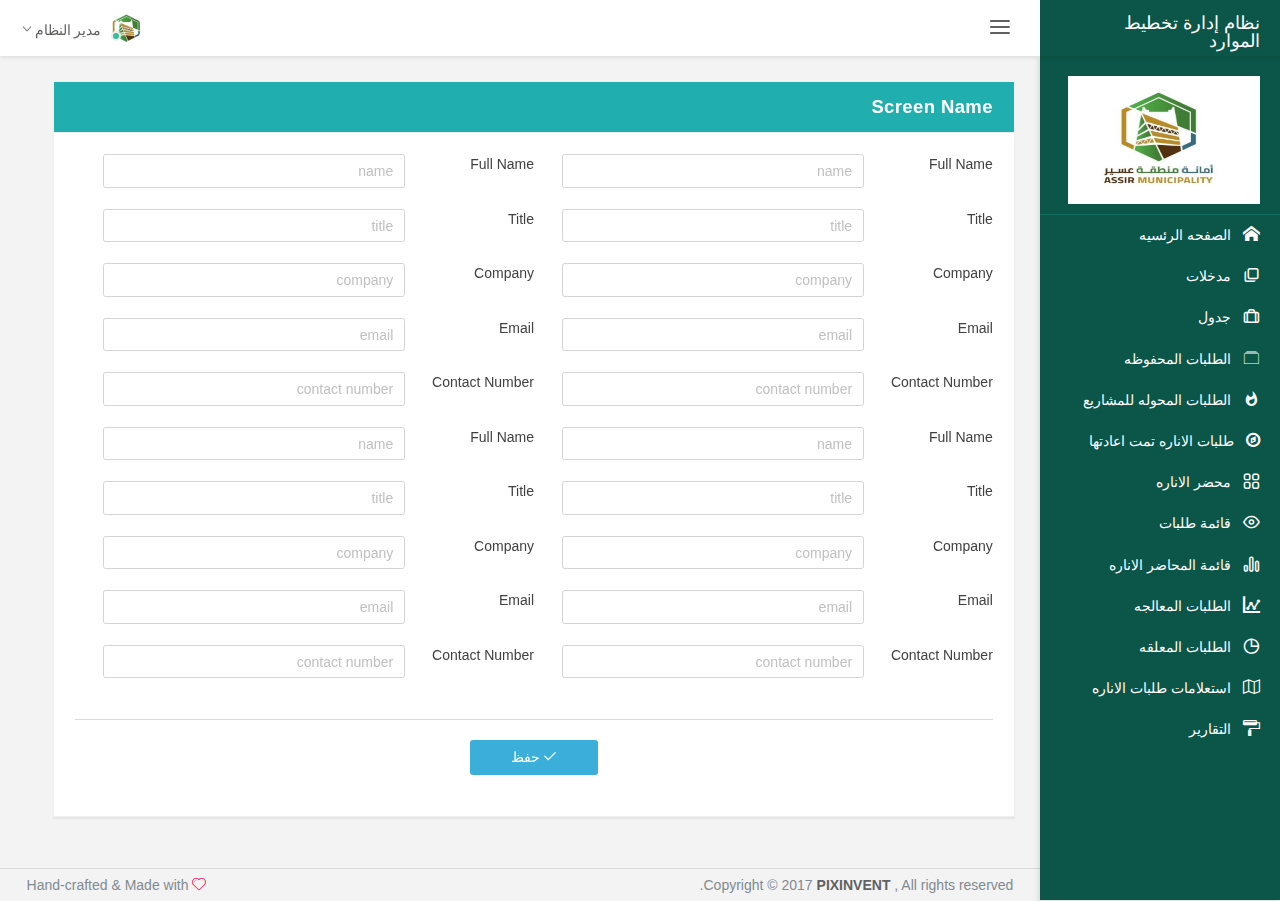
==== commit bbfa4620: "first commit" ====
--- a/form-layout-basic.html
+++ b/form-layout-basic.html
@@ -7,483 +7,157 @@
     <meta name="description" content="Robust admin is super flexible, powerful, clean &amp; modern responsive bootstrap 4 admin template with unlimited possibilities.">
     <meta name="keywords" content="admin template, robust admin template, dashboard template, flat admin template, responsive admin template, web app">
     <meta name="author" content="PIXINVENT">
-    <title>Basic Forms - Robust Free Bootstrap Admin Template</title>
-    <link rel="apple-touch-icon" sizes="60x60" href="../../app-assets/images/ico/apple-icon-60.png">
-    <link rel="apple-touch-icon" sizes="76x76" href="../../app-assets/images/ico/apple-icon-76.png">
-    <link rel="apple-touch-icon" sizes="120x120" href="../../app-assets/images/ico/apple-icon-120.png">
-    <link rel="apple-touch-icon" sizes="152x152" href="../../app-assets/images/ico/apple-icon-152.png">
-    <link rel="shortcut icon" type="image/x-icon" href="../../app-assets/images/ico/favicon.ico">
-    <link rel="shortcut icon" type="image/png" href="../../app-assets/images/ico/favicon-32.png">
+    <title>نظام إدارة تخطيط الموارد</title>
+    <link rel="apple-touch-icon" sizes="60x60" href="app-assets/images/ico/apple-icon-60.png">
+    <link rel="apple-touch-icon" sizes="76x76" href="app-assets/images/ico/apple-icon-76.png">
+    <link rel="apple-touch-icon" sizes="120x120" href="app-assets/images/ico/apple-icon-120.png">
+    <link rel="apple-touch-icon" sizes="152x152" href="app-assets/images/ico/apple-icon-152.png">
+    <link rel="shortcut icon" type="image/x-icon" href="app-assets/images/ico/favicon.ico">
+    <link rel="shortcut icon" type="image/png" href="app-assets/images/ico/favicon-32.png">
     <meta name="apple-mobile-web-app-capable" content="yes">
     <meta name="apple-touch-fullscreen" content="yes">
     <meta name="apple-mobile-web-app-status-bar-style" content="default">
     <!-- BEGIN VENDOR CSS-->
-    <link rel="stylesheet" type="text/css" href="../../app-assets/css-rtl/bootstrap.css">
+    <link rel="stylesheet" type="text/css" href="app-assets/css-rtl/bootstrap.css">
     <!-- font icons-->
-    <link rel="stylesheet" type="text/css" href="../../app-assets/fonts/icomoon.css">
-    <link rel="stylesheet" type="text/css" href="../../app-assets/fonts/flag-icon-css/css/flag-icon.min.css">
-    <link rel="stylesheet" type="text/css" href="../../app-assets/vendors/css/extensions/pace.css">
+    <link rel="stylesheet" type="text/css" href="app-assets/css-rtl/font-awesome.min.css">
+    <link rel="stylesheet" type="text/css" href="app-assets/fonts/icomoon.css">
+    <link rel="stylesheet" type="text/css" href="app-assets/fonts/flag-icon-css/css/flag-icon.min.css">
+    <link rel="stylesheet" type="text/css" href="app-assets/vendors/css/extensions/pace.css">
     <!-- END VENDOR CSS-->
     <!-- BEGIN ROBUST CSS-->
-    <link rel="stylesheet" type="text/css" href="../../app-assets/css-rtl/bootstrap-extended.css">
-    <link rel="stylesheet" type="text/css" href="../../app-assets/css-rtl/app.css">
-    <link rel="stylesheet" type="text/css" href="../../app-assets/css-rtl/colors.css">
-    <link rel="stylesheet" type="text/css" href="../../app-assets/css-rtl/custom-rtl.css">
+    <link rel="stylesheet" type="text/css" href="app-assets/css-rtl/bootstrap-extended.css">
+    <link rel="stylesheet" type="text/css" href="app-assets/css-rtl/app.css">
+    <link rel="stylesheet" type="text/css" href="app-assets/css-rtl/colors.css">
+    <link rel="stylesheet" type="text/css" href="app-assets/css-rtl/custom-rtl.css">
     <!-- END ROBUST CSS-->
     <!-- BEGIN Page Level CSS-->
-    <link rel="stylesheet" type="text/css" href="../../app-assets/css-rtl/core/menu/menu-types/vertical-menu.css">
-    <link rel="stylesheet" type="text/css" href="../../app-assets/css-rtl/core/menu/menu-types/vertical-overlay-menu.css">
+    <link rel="stylesheet" type="text/css" href="app-assets/css-rtl/core/menu/menu-types/vertical-menu.css">
+    <link rel="stylesheet" type="text/css" href="app-assets/css-rtl/core/menu/menu-types/vertical-overlay-menu.css">
+    <link rel="stylesheet" type="text/css" href="app-assets/css-rtl/core/colors/palette-gradient.css">
     <!-- END Page Level CSS-->
+    <!--BEGIN DataTabel-->
+    <link rel="stylesheet"href="https://cdn.datatables.net/1.10.21/css/jquery.dataTables.min.css">
+    <link rel="stylesheet" type="text/css" href="assets/css/dataTables.bootstrap4.min.css">
+    <!-- End DataTable  -->
     <!-- BEGIN Custom CSS-->
-    <link rel="stylesheet" type="text/css" href="../../assets/css/style-rtl.css">
+    <link rel="stylesheet" type="text/css" href="assets/css/style-rtl.css">
     <!-- END Custom CSS-->
   </head>
   <body data-open="click" data-menu="vertical-menu" data-col="2-columns" class="vertical-layout vertical-menu 2-columns  fixed-navbar">
 
     <!-- navbar-fixed-top-->
     <nav class="header-navbar navbar navbar-with-menu navbar-fixed-top navbar-semi-dark navbar-shadow">
-      <div class="navbar-wrapper">
-        <div class="navbar-header">
-          <ul class="nav navbar-nav">
-            <li class="nav-item mobile-menu hidden-md-up float-xs-left"><a class="nav-link nav-menu-main menu-toggle hidden-xs"><i class="icon-menu5 font-large-1"></i></a></li>
-            <li class="nav-item"><a href="index.html" class="navbar-brand nav-link"><img alt="branding logo" src="../../app-assets/images/logo/robust-logo-light.png" data-expand="../../app-assets/images/logo/robust-logo-light.png" data-collapse="../../app-assets/images/logo/robust-logo-small.png" class="brand-logo"></a></li>
-            <li class="nav-item hidden-md-up float-xs-right"><a data-toggle="collapse" data-target="#navbar-mobile" class="nav-link open-navbar-container"><i class="icon-ellipsis pe-2x icon-icon-rotate-right-right"></i></a></li>
-          </ul>
-        </div>
-        <div class="navbar-container content container-fluid">
-          <div id="navbar-mobile" class="collapse navbar-toggleable-sm">
-            <ul class="nav navbar-nav">
-              <li class="nav-item hidden-sm-down"><a class="nav-link nav-menu-main menu-toggle hidden-xs"><i class="icon-menu5">         </i></a></li>
-              <li class="nav-item hidden-sm-down"><a href="#" class="nav-link nav-link-expand"><i class="ficon icon-expand2"></i></a></li>
-              <li class="nav-item hidden-sm-down"><a href="https://pixinvent.com/bootstrap-admin-template/robust/" target="_blank" class="btn btn-success upgrade-to-pro">Upgrade to PRO $24</a></li>
-            </ul>
-            <ul class="nav navbar-nav float-xs-right">
-              <li class="dropdown dropdown-language nav-item"><a id="dropdown-flag" href="#" data-toggle="dropdown" aria-haspopup="true" aria-expanded="false" class="dropdown-toggle nav-link"><i class="flag-icon flag-icon-gb"></i><span class="selected-language">English</span></a>
-                <div aria-labelledby="dropdown-flag" class="dropdown-menu"><a href="#" class="dropdown-item"><i class="flag-icon flag-icon-gb"></i> English</a><a href="#" class="dropdown-item"><i class="flag-icon flag-icon-fr"></i> French</a><a href="#" class="dropdown-item"><i class="flag-icon flag-icon-cn"></i> Chinese</a><a href="#" class="dropdown-item"><i class="flag-icon flag-icon-de"></i> German</a></div>
-              </li>
-              <li class="dropdown dropdown-notification nav-item"><a href="#" data-toggle="dropdown" class="nav-link nav-link-label"><i class="ficon icon-bell4"></i><span class="tag tag-pill tag-default tag-danger tag-default tag-up">5</span></a>
-                <ul class="dropdown-menu dropdown-menu-media dropdown-menu-right">
-                  <li class="dropdown-menu-header">
-                    <h6 class="dropdown-header m-0"><span class="grey darken-2">Notifications</span><span class="notification-tag tag tag-default tag-danger float-xs-right m-0">5 New</span></h6>
-                  </li>
-                  <li class="list-group scrollable-container"><a href="javascript:void(0)" class="list-group-item">
-                      <div class="media">
-                        <div class="media-left valign-middle"><i class="icon-cart3 icon-bg-circle bg-cyan"></i></div>
-                        <div class="media-body">
-                          <h6 class="media-heading">You have new order!</h6>
-                          <p class="notification-text font-small-3 text-muted">Lorem ipsum dolor sit amet, consectetuer elit.</p><small>
-                            <time datetime="2015-06-11T18:29:20+08:00" class="media-meta text-muted">30 minutes ago</time></small>
-                        </div>
-                      </div></a><a href="javascript:void(0)" class="list-group-item">
-                      <div class="media">
-                        <div class="media-left valign-middle"><i class="icon-monitor3 icon-bg-circle bg-red bg-darken-1"></i></div>
-                        <div class="media-body">
-                          <h6 class="media-heading red darken-1">99% Server load</h6>
-                          <p class="notification-text font-small-3 text-muted">Aliquam tincidunt mauris eu risus.</p><small>
-                            <time datetime="2015-06-11T18:29:20+08:00" class="media-meta text-muted">Five hour ago</time></small>
-                        </div>
-                      </div></a><a href="javascript:void(0)" class="list-group-item">
-                      <div class="media">
-                        <div class="media-left valign-middle"><i class="icon-server2 icon-bg-circle bg-yellow bg-darken-3"></i></div>
-                        <div class="media-body">
-                          <h6 class="media-heading yellow darken-3">Warning notifixation</h6>
-                          <p class="notification-text font-small-3 text-muted">Vestibulum auctor dapibus neque.</p><small>
-                            <time datetime="2015-06-11T18:29:20+08:00" class="media-meta text-muted">Today</time></small>
-                        </div>
-                      </div></a><a href="javascript:void(0)" class="list-group-item">
-                      <div class="media">
-                        <div class="media-left valign-middle"><i class="icon-check2 icon-bg-circle bg-green bg-accent-3"></i></div>
-                        <div class="media-body">
-                          <h6 class="media-heading">Complete the task</h6><small>
-                            <time datetime="2015-06-11T18:29:20+08:00" class="media-meta text-muted">Last week</time></small>
-                        </div>
-                      </div></a><a href="javascript:void(0)" class="list-group-item">
-                      <div class="media">
-                        <div class="media-left valign-middle"><i class="icon-bar-graph-2 icon-bg-circle bg-teal"></i></div>
-                        <div class="media-body">
-                          <h6 class="media-heading">Generate monthly report</h6><small>
-                            <time datetime="2015-06-11T18:29:20+08:00" class="media-meta text-muted">Last month</time></small>
-                        </div>
-                      </div></a></li>
-                  <li class="dropdown-menu-footer"><a href="javascript:void(0)" class="dropdown-item text-muted text-xs-center">Read all notifications</a></li>
-                </ul>
-              </li>
-              <li class="dropdown dropdown-notification nav-item"><a href="#" data-toggle="dropdown" class="nav-link nav-link-label"><i class="ficon icon-mail6"></i><span class="tag tag-pill tag-default tag-info tag-default tag-up">8</span></a>
-                <ul class="dropdown-menu dropdown-menu-media dropdown-menu-right">
-                  <li class="dropdown-menu-header">
-                    <h6 class="dropdown-header m-0"><span class="grey darken-2">Messages</span><span class="notification-tag tag tag-default tag-info float-xs-right m-0">4 New</span></h6>
-                  </li>
-                  <li class="list-group scrollable-container"><a href="javascript:void(0)" class="list-group-item">
-                      <div class="media">
-                        <div class="media-left"><span class="avatar avatar-sm avatar-online rounded-circle"><img src="../../app-assets/images/portrait/small/avatar-s-1.png" alt="avatar"><i></i></span></div>
-                        <div class="media-body">
-                          <h6 class="media-heading">Margaret Govan</h6>
-                          <p class="notification-text font-small-3 text-muted">I like your portfolio, let's start the project.</p><small>
-                            <time datetime="2015-06-11T18:29:20+08:00" class="media-meta text-muted">Today</time></small>
-                        </div>
-                      </div></a><a href="javascript:void(0)" class="list-group-item">
-                      <div class="media">
-                        <div class="media-left"><span class="avatar avatar-sm avatar-busy rounded-circle"><img src="../../app-assets/images/portrait/small/avatar-s-2.png" alt="avatar"><i></i></span></div>
-                        <div class="media-body">
-                          <h6 class="media-heading">Bret Lezama</h6>
-                          <p class="notification-text font-small-3 text-muted">I have seen your work, there is</p><small>
-                            <time datetime="2015-06-11T18:29:20+08:00" class="media-meta text-muted">Tuesday</time></small>
-                        </div>
-                      </div></a><a href="javascript:void(0)" class="list-group-item">
-                      <div class="media">
-                        <div class="media-left"><span class="avatar avatar-sm avatar-online rounded-circle"><img src="../../app-assets/images/portrait/small/avatar-s-3.png" alt="avatar"><i></i></span></div>
-                        <div class="media-body">
-                          <h6 class="media-heading">Carie Berra</h6>
-                          <p class="notification-text font-small-3 text-muted">Can we have call in this week ?</p><small>
-                            <time datetime="2015-06-11T18:29:20+08:00" class="media-meta text-muted">Friday</time></small>
-                        </div>
-                      </div></a><a href="javascript:void(0)" class="list-group-item">
-                      <div class="media">
-                        <div class="media-left"><span class="avatar avatar-sm avatar-away rounded-circle"><img src="../../app-assets/images/portrait/small/avatar-s-6.png" alt="avatar"><i></i></span></div>
-                        <div class="media-body">
-                          <h6 class="media-heading">Eric Alsobrook</h6>
-                          <p class="notification-text font-small-3 text-muted">We have project party this saturday night.</p><small>
-                            <time datetime="2015-06-11T18:29:20+08:00" class="media-meta text-muted">last month</time></small>
-                        </div>
-                      </div></a></li>
-                  <li class="dropdown-menu-footer"><a href="javascript:void(0)" class="dropdown-item text-muted text-xs-center">Read all messages</a></li>
-                </ul>
-              </li>
-              <li class="dropdown dropdown-user nav-item"><a href="#" data-toggle="dropdown" class="dropdown-toggle nav-link dropdown-user-link"><span class="avatar avatar-online"><img src="../../app-assets/images/portrait/small/avatar-s-1.png" alt="avatar"><i></i></span><span class="user-name">John Doe</span></a>
-                <div class="dropdown-menu dropdown-menu-right"><a href="#" class="dropdown-item"><i class="icon-head"></i> Edit Profile</a><a href="#" class="dropdown-item"><i class="icon-mail6"></i> My Inbox</a><a href="#" class="dropdown-item"><i class="icon-clipboard2"></i> Task</a><a href="#" class="dropdown-item"><i class="icon-calendar5"></i> Calender</a>
-                  <div class="dropdown-divider"></div><a href="#" class="dropdown-item"><i class="icon-power3"></i> Logout</a>
-                </div>
-              </li>
-            </ul>
-          </div>
-        </div>
-      </div>
-    </nav>
-
+		<div class="navbar-wrapper">
+		  <div class="navbar-header">
+			<ul class="nav navbar-nav">
+			  <li class="nav-item mobile-menu hidden-md-up float-xs-left"><a class="nav-link nav-menu-main menu-toggle hidden-xs"><i class="icon-menu5 font-large-1"></i></a></li>
+			  <li class="nav-item"><a href="index.html" class="navbar-brand nav-link"><span class="main-menu-header heading-system">نظام إدارة تخطيط الموارد</span> </a></li>
+			  <li class="nav-item hidden-md-up float-xs-right"><a data-toggle="collapse" data-target="#navbar-mobile" class="nav-link open-navbar-container"><i class="icon-ellipsis pe-2x icon-icon-rotate-right-right"></i></a></li>
+			</ul>
+		  </div>
+		  <div class="navbar-container content container-fluid">
+			<div id="navbar-mobile" class="collapse navbar-toggleable-sm">
+			  <ul class="nav navbar-nav">
+				<li class="nav-item hidden-sm-down"><a class="nav-link nav-menu-main menu-toggle hidden-xs"><i class="icon-menu5">         </i></a></li>
+				<li class="nav-item hidden-sm-down"><a href="#" class="nav-link nav-link-expand"><i class="ficon icon-expand2"></i></a></li>
+			  </ul>
+			  <ul class="nav navbar-nav float-xs-right">
+				<li class="dropdown dropdown-user nav-item"><a href="#" data-toggle="dropdown" class="dropdown-toggle nav-link dropdown-user-link"><span class="avatar avatar-online"><img src="app-assets/images/logo/Logo.png" alt="avatar"><i></i></span><span class="user-name">مدير النظام  </span></a>
+				  <div class="dropdown-menu dropdown-menu-right"> <a href="#" class="dropdown-item"><i class="icon-power3"></i> تسجيل الخروج</a>
+				  </div>
+				</li>
+			  </ul>
+			</div>
+		  </div>
+		</div>
+	  </nav>
+  
+  
     <!-- ////////////////////////////////////////////////////////////////////////////-->
 
 
     <!-- main menu-->
     <div data-scroll-to-active="true" class="main-menu menu-fixed menu-dark menu-accordion menu-shadow">
-      <!-- main menu header-->
-      <div class="main-menu-header">
-        <input type="text" placeholder="Search" class="menu-search form-control round"/>
-      </div>
-      <!-- / main menu header-->
-      <!-- main menu content-->
-      <div class="main-menu-content">
-        <ul id="main-menu-navigation" data-menu="menu-navigation" class="navigation navigation-main">
-          <li class=" nav-item"><a href="index.html"><i class="icon-home3"></i><span data-i18n="nav.dash.main" class="menu-title">Dashboard</span><span class="tag tag tag-primary tag-pill float-xs-right mr-2">2</span></a>
-            <ul class="menu-content">
-              <li><a href="index.html" data-i18n="nav.dash.main" class="menu-item">Dashboard</a>
-              </li>
-              <li><a href="dashboard-2.html" data-i18n="nav.dash.main" class="menu-item">Dashboard 2</a>
-              </li>
-            </ul>
-          </li>
-          <li class=" nav-item"><a href="#"><i class="icon-stack-2"></i><span data-i18n="nav.page_layouts.main" class="menu-title">Page layouts</span></a>
-            <ul class="menu-content">
-              <li><a href="layout-1-column.html" data-i18n="nav.page_layouts.1_column" class="menu-item">1 column</a>
-              </li>
-              <li><a href="layout-2-columns.html" data-i18n="nav.page_layouts.2_columns" class="menu-item">2 columns</a>
-              </li>
-              <li><a href="layout-boxed.html" data-i18n="nav.page_layouts.boxed_layout" class="menu-item">Boxed layout</a>
-              </li>
-              <li><a href="layout-static.html" data-i18n="nav.page_layouts.static_layout" class="menu-item">Static layout</a>
-              </li>
-              <li class="navigation-divider"></li>
-              <li><a href="layout-light.html" data-i18n="nav.page_layouts.light_layout" class="menu-item">Light layout</a>
-              </li>
-              <li><a href="layout-dark.html" data-i18n="nav.page_layouts.dark_layout" class="menu-item">Dark layout</a>
-              </li>
-              <li><a href="layout-semi-dark.html" data-i18n="nav.page_layouts.semi_dark_layout" class="menu-item">Semi dark layout</a>
-              </li>
-            </ul>
-          </li>
-          <li class=" nav-item"><a href="#"><i class="icon-briefcase4"></i><span data-i18n="nav.project.main" class="menu-title">Pages</span></a>
-            <ul class="menu-content">
-              <li><a href="invoice-template.html" data-i18n="nav.invoice.invoice_template" class="menu-item">Invoice Template</a>
-              </li>
-              <li><a href="gallery-grid.html" data-i18n="nav.gallery_pages.gallery_grid" class="menu-item">Gallery Grid</a>
-              </li>
-              <li><a href="search-page.html" data-i18n="nav.search_pages.search_page" class="menu-item">Search Page</a>
-              </li>
-              <li><a href="search-website.html" data-i18n="nav.search_pages.search_website" class="menu-item">Search Website</a>
-              </li>
-              <li><a href="login-simple.html" data-i18n="nav.login_register_pages.login_simple" class="menu-item">Login Simple</a>
-              </li>
-              <li><a href="register-simple.html" data-i18n="nav.login_register_pages.register_simple" class="menu-item">Register Simple</a>
-              </li>
-              <li><a href="unlock-user.html" data-i18n="nav.login_register_pages.unlock_user" class="menu-item">Unlock User</a>
-              </li>
-              <li><a href="recover-password.html" data-i18n="nav.login_register_pages.recover_password" class="menu-item">Recover Password</a>
-              </li>
-              <li><a href="#" data-i18n="nav.error_pages.main" class="menu-item">Error</a>
-                <ul class="menu-content">
-                  <li><a href="error-400.html" data-i18n="nav.error_pages.error_400" class="menu-item">Error 400</a>
-                  </li>
-                  <li><a href="error-401.html" data-i18n="nav.error_pages.error_401" class="menu-item">Error 401</a>
-                  </li>
-                  <li><a href="error-403.html" data-i18n="nav.error_pages.error_403" class="menu-item">Error 403</a>
-                  </li>
-                  <li><a href="error-404.html" data-i18n="nav.error_pages.error_404" class="menu-item">Error 404</a>
-                  </li>
-                  <li><a href="error-500.html" data-i18n="nav.error_pages.error_500" class="menu-item">Error 500</a>
-                  </li>
-                </ul>
-              </li>
-              <li><a href="coming-soon-flat.html" data-i18n="nav.other_pages.coming_soon.coming_soon_flat" class="menu-item">Coming Soon</a>
-              </li>
-              <li><a href="under-maintenance.html" data-i18n="nav.other_pages.under_maintenance" class="menu-item">Maintenance</a>
-              </li>
-            </ul>
-          </li>
-          <li class=" nav-item"><a href="#"><i class="icon-ios-albums-outline"></i><span data-i18n="nav.cards.main" class="menu-title">Cards</span></a>
-            <ul class="menu-content">
-              <li><a href="card-bootstrap.html" data-i18n="nav.cards.card_bootstrap" class="menu-item">Bootstrap Cards</a>
-              </li>
-              <li><a href="card-actions.html" data-i18n="nav.cards.card_actions" class="menu-item">Card Action</a>
-              </li>
-            </ul>
-          </li>
-          <li class=" nav-item"><a href="#"><i class="icon-whatshot"></i><span data-i18n="nav.advance_cards.main" class="menu-title">Advance Cards</span></a>
-            <ul class="menu-content">
-              <li><a href="card-statistics.html" data-i18n="nav.cards.card_statistics" class="menu-item">Statistics</a>
-              </li>
-              <li><a href="card-charts.html" data-i18n="nav.cards.card_charts" class="menu-item">Charts</a>
-              </li>
-            </ul>
-          </li>
-          <li class=" nav-item"><a href="#"><i class="icon-compass3"></i><span data-i18n="nav.content.main" class="menu-title">Content</span></a>
-            <ul class="menu-content">
-              <li><a href="content-grid.html" data-i18n="nav.content.content_grid" class="menu-item">Grid</a>
-              </li>
-              <li><a href="content-typography.html" data-i18n="nav.content.content_typography" class="menu-item">Typography</a>
-              </li>
-              <li><a href="content-text-utilities.html" data-i18n="nav.content.content_text_utilities" class="menu-item">Text utilities</a>
-              </li>
-              <li><a href="content-helper-classes.html" data-i18n="nav.content.content_helper_classes" class="menu-item">Helper classes</a>
-              </li>
-            </ul>
-          </li>
-          <li class=" nav-item"><a href="#"><i class="icon-grid2"></i><span data-i18n="nav.components.main" class="menu-title">Components</span></a>
-            <ul class="menu-content">
-              <li><a href="component-alerts.html" data-i18n="nav.components.component_alerts" class="menu-item">Alerts</a>
-              </li>
-              <li><a href="component-buttons-basic.html" data-i18n="nav.components.components_buttons.component_buttons_basic" class="menu-item">Basic Buttons</a>
-              </li>
-              <li><a href="component-carousel.html" data-i18n="nav.components.component_carousel" class="menu-item">Carousel</a>
-              </li>
-              <li><a href="component-collapse.html" data-i18n="nav.components.component_collapse" class="menu-item">Collapse</a>
-              </li>
-              <li><a href="component-dropdowns.html" data-i18n="nav.components.component_dropdowns" class="menu-item">Dropdowns</a>
-              </li>
-              <li><a href="component-list-group.html" data-i18n="nav.components.component_list_group" class="menu-item">List Group</a>
-              </li>
-              <li><a href="component-modals.html" data-i18n="nav.components.component_modals" class="menu-item">Modals</a>
-              </li>
-              <li><a href="component-pagination.html" data-i18n="nav.components.component_pagination" class="menu-item">Pagination</a>
-              </li>
-              <li><a href="component-navs-component.html" data-i18n="nav.components.component_navs_component" class="menu-item">Navs Component</a>
-              </li>
-              <li><a href="component-tabs-component.html" data-i18n="nav.components.component_tabs_component" class="menu-item">Tabs Component</a>
-              </li>
-              <li><a href="component-pills-component.html" data-i18n="nav.components.component_pills_component" class="menu-item">Pills Component</a>
-              </li>
-              <li><a href="component-tooltips.html" data-i18n="nav.components.component_tooltips" class="menu-item">Tooltips</a>
-              </li>
-              <li><a href="component-popovers.html" data-i18n="nav.components.component_popovers" class="menu-item">Popovers</a>
-              </li>
-              <li><a href="component-tags.html" data-i18n="nav.components.component_tags" class="menu-item">Tags</a>
-              </li>
-              <li><a href="component-pill-tags.html" class="menu-item">Pill Tags</a>
-              </li>
-              <li><a href="component-progress.html" data-i18n="nav.components.component_progress" class="menu-item">Progress</a>
-              </li>
-              <li><a href="component-media-objects.html" data-i18n="nav.components.component_media_objects" class="menu-item">Media Objects</a>
-              </li>
-            </ul>
-          </li>
-          <li class=" nav-item"><a href="#"><i class="icon-eye6"></i><span data-i18n="nav.icons.main" class="menu-title">Icons</span></a>
-            <ul class="menu-content">
-              <li><a href="icons-feather.html" data-i18n="nav.icons.icons_feather" class="menu-item">Feather</a>
-              </li>
-              <li><a href="icons-ionicons.html" data-i18n="nav.icons.icons_ionicons" class="menu-item">Ionicons</a>
-              </li>
-              <li><a href="icons-fps-line.html" data-i18n="nav.icons.icons_fps_line" class="menu-item">FPS Line Icons</a>
-              </li>
-              <li><a href="icons-ico-moon.html" data-i18n="nav.icons.icons_ico_moon" class="menu-item">Ico Moon</a>
-              </li>
-              <li><a href="icons-font-awesome.html" data-i18n="nav.icons.icons_font_awesome" class="menu-item">Font Awesome</a>
-              </li>
-              <li><a href="icons-meteocons.html" data-i18n="nav.icons.icons_meteocons" class="menu-item">Meteocons</a>
-              </li>
-              <li><a href="icons-evil.html" data-i18n="nav.icons.icons_evil" class="menu-item">Evil Icons</a>
-              </li>
-              <li><a href="icons-linecons.html" data-i18n="nav.icons.icons_linecons" class="menu-item">Linecons</a>
-              </li>
-            </ul>
-          </li>
-          <li class="active"><a href="form-layout-basic.html"><i class="icon-paper"></i><span data-i18n="nav.form_layouts.form_layout_basic" class="menu-title">Basic Forms</span></a>
-          </li>
-          <li class=" nav-item"><a href="table-basic.html"><i class="icon-table2"></i><span data-i18n="nav.bootstrap_tables.table_basic" class="menu-title">Basic Tables</span></a>
-          </li>
-          <li class=" nav-item"><a href="#"><i class="icon-bar-graph-2"></i><span data-i18n="nav.google_charts.main" class="menu-title">google Charts</span></a>
-            <ul class="menu-content">
-              <li><a href="google-bar-charts.html" data-i18n="nav.google_charts.google_bar_charts" class="menu-item">Bar charts</a>
-              </li>
-              <li><a href="google-line-charts.html" data-i18n="nav.google_charts.google_line_charts" class="menu-item">Line charts</a>
-              </li>
-              <li><a href="google-pie-charts.html" data-i18n="nav.google_charts.google_pie_charts" class="menu-item">Pie charts</a>
-              </li>
-            </ul>
-          </li>
-          <li class=" nav-item"><a href="#"><i class="icon-stats-dots"></i><span data-i18n="nav.chartjs.main" class="menu-title">Chartjs</span></a>
-            <ul class="menu-content">
-              <li><a href="chartjs-line-charts.html" data-i18n="nav.chartjs.chartjs_line_charts" class="menu-item">Line charts</a>
-              </li>
-              <li><a href="chartjs-bar-charts.html" data-i18n="nav.chartjs.chartjs_bar_charts" class="menu-item">Bar charts</a>
-              </li>
-              <li><a href="chartjs-pie-doughnut-charts.html" data-i18n="nav.chartjs.chartjs_pie_doughnut_charts" class="menu-item">Pie &amp; Doughnut charts</a>
-              </li>
-            </ul>
-          </li>
-          <li class=" nav-item"><a href="#"><i class="icon-pie-graph2"></i><span data-i18n="nav.flot_charts.main" class="menu-title">Flot Charts</span></a>
-            <ul class="menu-content">
-              <li><a href="flot-line-charts.html" data-i18n="nav.flot_charts.flot_line_charts" class="menu-item">Line charts</a>
-              </li>
-              <li><a href="flot-bar-charts.html" data-i18n="nav.flot_charts.flot_bar_charts" class="menu-item">Bar charts</a>
-              </li>
-              <li><a href="flot-pie-charts.html" data-i18n="nav.flot_charts.flot_pie_charts" class="menu-item">Pie charts</a>
-              </li>
-            </ul>
-          </li>
-          <li class=" nav-item"><a href="#"><i class="icon-map22"></i><span data-i18n="nav.maps.main" class="menu-title">Maps</span></a>
-            <ul class="menu-content">
-              <li><a href="gmaps-basic-maps.html" data-i18n="nav.maps.google_maps.gmaps_basic_maps" class="menu-item">Maps</a>
-              </li>
-              <li><a href="vector-maps-jvq.html" data-i18n="nav.maps.vector_maps.vector_maps_jvq" class="menu-item">Vector Maps</a>
-              </li>
-            </ul>
-          </li>
-          <li class=" nav-item"><a href="#"><i class="icon-paint-format"></i><span data-i18n="nav.color_palette.main" class="menu-title">Color Palette</span></a>
-            <ul class="menu-content">
-              <li><a href="color-palette-primary.html" data-i18n="nav.color_palette.color_palette_primary" class="menu-item">Primary palette</a>
-              </li>
-              <li><a href="color-palette-danger.html" data-i18n="nav.color_palette.color_palette_danger" class="menu-item">Danger palette</a>
-              </li>
-              <li><a href="color-palette-success.html" data-i18n="nav.color_palette.color_palette_success" class="menu-item">Success palette</a>
-              </li>
-              <li><a href="color-palette-warning.html" data-i18n="nav.color_palette.color_palette_warning" class="menu-item">Warning palette</a>
-              </li>
-              <li><a href="color-palette-info.html" data-i18n="nav.color_palette.color_palette_info" class="menu-item">Info palette</a>
-              </li>
-              <li class="navigation-divider"></li>
-              <li><a href="color-palette-red.html" data-i18n="nav.color_palette.color_palette_red" class="menu-item">Red palette</a>
-              </li>
-              <li><a href="color-palette-pink.html" data-i18n="nav.color_palette.color_palette_pink" class="menu-item">Pink palette</a>
-              </li>
-              <li><a href="color-palette-purple.html" data-i18n="nav.color_palette.color_palette_purple" class="menu-item">Purple palette</a>
-              </li>
-              <li><a href="color-palette-deep-purple.html" data-i18n="nav.color_palette.color_palette_deep_purple" class="menu-item">Deep Purple palette</a>
-              </li>
-              <li><a href="color-palette-indigo.html" data-i18n="nav.color_palette.color_palette_indigo" class="menu-item">Indigo palette</a>
-              </li>
-              <li><a href="color-palette-blue.html" data-i18n="nav.color_palette.color_palette_blue" class="menu-item">Blue palette</a>
-              </li>
-              <li><a href="color-palette-light-blue.html" data-i18n="nav.color_palette.color_palette_light_blue" class="menu-item">Light Blue palette</a>
-              </li>
-              <li><a href="color-palette-cyan.html" data-i18n="nav.color_palette.color_palette_cyan" class="menu-item">Cyan palette</a>
-              </li>
-              <li><a href="color-palette-teal.html" data-i18n="nav.color_palette.color_palette_teal" class="menu-item">Teal palette</a>
-              </li>
-              <li><a href="color-palette-green.html" data-i18n="nav.color_palette.color_palette_green" class="menu-item">Green palette</a>
-              </li>
-              <li><a href="color-palette-light-green.html" data-i18n="nav.color_palette.color_palette_light_green" class="menu-item">Light Green palette</a>
-              </li>
-              <li><a href="color-palette-lime.html" data-i18n="nav.color_palette.color_palette_lime" class="menu-item">Lime palette</a>
-              </li>
-              <li><a href="color-palette-yellow.html" data-i18n="nav.color_palette.color_palette_yellow" class="menu-item">Yellow palette</a>
-              </li>
-              <li><a href="color-palette-amber.html" data-i18n="nav.color_palette.color_palette_amber" class="menu-item">Amber palette</a>
-              </li>
-              <li><a href="color-palette-orange.html" data-i18n="nav.color_palette.color_palette_orange" class="menu-item">Orange palette</a>
-              </li>
-              <li><a href="color-palette-deep-orange.html" data-i18n="nav.color_palette.color_palette_deep_orange" class="menu-item">Deep Orange palette</a>
-              </li>
-              <li><a href="color-palette-brown.html" data-i18n="nav.color_palette.color_palette_brown" class="menu-item">Brown palette</a>
-              </li>
-              <li><a href="color-palette-blue-grey.html" data-i18n="nav.color_palette.color_palette_blue_grey" class="menu-item">Blue Grey palette</a>
-              </li>
-              <li><a href="color-palette-grey.html" data-i18n="nav.color_palette.color_palette_grey" class="menu-item">Grey palette</a>
-              </li>
-            </ul>
-          </li>
-          <li class=" nav-item"><a href="changelog.html"><i class="icon-copy"></i><span data-i18n="nav.changelog.main" class="menu-title">Changelog</span><span class="tag tag tag-pill tag-danger float-xs-right">1.0</span></a>
-          </li>
-          <li class="disabled nav-item"><a href="#"><i class="icon-eye-disabled"></i><span data-i18n="nav.disabled_menu.main" class="menu-title">Disabled Menu</span></a>
-          </li>
-          <li class=" nav-item"><a href="#"><i class="icon-android-funnel"></i><span data-i18n="nav.menu_levels.main" class="menu-title">Menu levels</span></a>
-            <ul class="menu-content">
-              <li><a href="#" data-i18n="nav.menu_levels.second_level" class="menu-item">Second level</a>
-              </li>
-              <li><a href="#" data-i18n="nav.menu_levels.second_level_child.main" class="menu-item">Second level child</a>
-                <ul class="menu-content">
-                  <li><a href="#" data-i18n="nav.menu_levels.second_level_child.third_level" class="menu-item">Third level</a>
-                  </li>
-                  <li><a href="#" data-i18n="nav.menu_levels.second_level_child.third_level_child.main" class="menu-item">Third level child</a>
-                    <ul class="menu-content">
-                      <li><a href="#" data-i18n="nav.menu_levels.second_level_child.third_level_child.fourth_level1" class="menu-item">Fourth level</a>
-                      </li>
-                      <li><a href="#" data-i18n="nav.menu_levels.second_level_child.third_level_child.fourth_level2" class="menu-item">Fourth level</a>
-                      </li>
-                    </ul>
-                  </li>
-                </ul>
-              </li>
-            </ul>
-          </li>
-          <li class=" navigation-header"><span data-i18n="nav.category.support">Support</span><i data-toggle="tooltip" data-placement="right" data-original-title="Support" class="icon-ellipsis icon-ellipsis"></i>
-          </li>
-          <li class=" nav-item"><a href="https://github.com/pixinvent/robust-free-bootstrap-admin-template/issues"><i class="icon-support"></i><span data-i18n="nav.support_raise_support.main" class="menu-title">Raise Support</span></a>
-          </li>
-          <li class=" nav-item"><a href="https://pixinvent.com/free-bootstrap-template/robust-lite/documentation"><i class="icon-document-text"></i><span data-i18n="nav.support_documentation.main" class="menu-title">Documentation</span></a>
-          </li>
-        </ul>
-      </div>
-      <!-- /main menu content-->
-      <!-- main menu footer-->
-      <!-- include includes/menu-footer-->
-      <!-- main menu footer-->
-    </div>
-    <!-- / main menu-->
+		<!-- main menu header-->
+		<div class="main-menu-header"style="height:159px">
+		 <img src="app-assets/images/logo/WhatsApp Image 2020-08-23 at 5.12.42 PM.jpeg"style="width: 192px;height:128px">
+		</div>
+		<!-- / main menu header-->
+		<!-- main menu content-->
+		<div class="main-menu-content">
+		  <ul id="main-menu-navigation" data-menu="menu-navigation" class="navigation navigation-main">
+			<li class=" nav-item"><a href="index.html"><i class="icon-home3"></i><span data-i18n="nav.dash.main" class="menu-title">الصفحه الرئسيه</span></a>
+			 
+			</li>
+			<li class=" nav-item"><a href="form-layout-basic.html"><i class="icon-stack-2"></i><span data-i18n="nav.page_layouts.main" class="menu-title"> مدخلات</span></a>
+			  
+			</li>
+			<li class=" nav-item"><a href="table-basic.html"><i class="icon-briefcase4"></i><span data-i18n="nav.project.main" class="menu-title">  جدول</span></a>
+   
+			</li>
+			<li class=" nav-item"><a href="#"><i class="icon-ios-albums-outline"></i><span data-i18n="nav.cards.main" class="menu-title">الطلبات المحفوظه</span></a>
+		  
+			</li>
+			<li class=" nav-item"><a href="#"><i class="icon-whatshot"></i><span data-i18n="nav.advance_cards.main" class="menu-title">الطلبات المحوله للمشاريع </span></a>
+			 
+			</li>
+			<li class=" nav-item"><a href="#"><i class="icon-compass3"></i><span data-i18n="nav.content.main" class="menu-title">طلبات الاناره تمت اعادتها</span></a>
+		   
+			</li>
+			<li class=" nav-item"><a href="#"><i class="icon-grid2"></i><span data-i18n="nav.components.main" class="menu-title">محضر الاناره</span></a>
+	   
+			</li>
+			<li class=" nav-item"><a href="#"><i class="icon-eye6"></i><span data-i18n="nav.icons.main" class="menu-title">قائمة طلبات</span></a>
+		
+			</li>
+		   
+			<li class=" nav-item"><a href="#"><i class="icon-bar-graph-2"></i><span data-i18n="nav.google_charts.main" class="menu-title">قائمة المحاضر الاناره </span></a>
+			
+			</li>
+			<li class=" nav-item"><a href="#"><i class="icon-stats-dots"></i><span data-i18n="nav.chartjs.main" class="menu-title">الطلبات المعالجه</span></a>
+			
+			</li>
+			<li class=" nav-item"><a href="#"><i class="icon-pie-graph2"></i><span data-i18n="nav.flot_charts.main" class="menu-title">الطلبات المعلقه </span></a>
+			
+			</li>
+			<li class=" nav-item"><a href="#"><i class="icon-map22"></i><span data-i18n="nav.maps.main" class="menu-title">استعلامات طلبات الاناره</span></a>
+			 
+			</li>
+			<li class=" nav-item"><a href="#"><i class="icon-paint-format"></i><span data-i18n="nav.color_palette.main" class="menu-title"> التقارير</span></a>
+	 
+			</li>
+			<!--
+			<li class=" nav-item"><a href="changelog.html"><i class="icon-copy"></i><span data-i18n="nav.changelog.main" class="menu-title">Changelog</span><span class="tag tag tag-pill tag-danger float-xs-right">1.0</span></a>
+			</li>
+			<li class="disabled nav-item"><a href="#"><i class="icon-eye-disabled"></i><span data-i18n="nav.disabled_menu.main" class="menu-title">Disabled Menu</span></a>
+			</li>
+	   --><br>
+			<li class=" navigation-header"><span data-i18n="nav.category.support"></span>
+			</li>
+			<li class=" nav-item"><a href="https://github.com/pixinvent/robust-free-bootstrap-admin-template/issues"><span data-i18n="nav.support_raise_support.main" class="menu-title"> </span></a>
+			</li>
+			<li class=" nav-item"><a href="https://pixinvent.com/free-bootstrap-template/robust-lite/documentation"><span data-i18n="nav.support_documentation.main" class="menu-title"></span></a>
+			</li>
+		  </ul>
+		</div>
+		<!-- /main menu content-->
+		<!-- main menu footer-->
+		<!-- include includes/menu-footer-->
+		<!-- main menu footer-->
+	  </div>
+	  <!-- / main menu-->
 
     <div class="app-content content container-fluid">
       <div class="content-wrapper">
-        <div class="content-header row">
-          <div class="content-header-left col-md-6 col-xs-12 mb-1">
-            <h2 class="content-header-title">Basic Forms</h2>
-          </div>
-          <div class="content-header-right breadcrumbs-right breadcrumbs-top col-md-6 col-xs-12">
-            <div class="breadcrumb-wrapper col-xs-12">
-              <ol class="breadcrumb">
-                <li class="breadcrumb-item"><a href="index.html">Home</a>
-                </li>
-                <li class="breadcrumb-item"><a href="#">Form Layouts</a>
-                </li>
-                <li class="breadcrumb-item active"><a href="#">Basic Forms</a>
-                </li>
-              </ol>
-            </div>
-          </div>
-        </div>
+    
         <div class="content-body"><!-- Basic form layout section start -->
 <section id="basic-form-layouts">
 	<div class="row match-height">
-		<div class="col-md-6">
+		<div class="col-md-12">
 			<div class="card">
 				<div class="card-header">
-					<h4 class="card-title" id="basic-layout-form">Project Info</h4>
+					<h4 class="card-title" id="basic-layout-form-center">Screen Name</h4>
 					<a class="heading-elements-toggle"><i class="icon-ellipsis font-medium-3"></i></a>
 					<div class="heading-elements">
 						<ul class="list-inline mb-0">
@@ -496,191 +170,145 @@
 				</div>
 				<div class="card-body collapse in">
 					<div class="card-block">
-						<div class="card-text">
-							<p>This is the most basic and default form having form sections. To add form section use <code>.form-section</code> class with any heading tags. This form has the buttons on the bottom left corner which is the default position.</p>
-						</div>
 						<form class="form">
-							<div class="form-body">
-								<h4 class="form-section"><i class="icon-head"></i> Personal Info</h4>
-								<div class="row">
-									<div class="col-md-6">
-										<div class="form-group">
-											<label for="projectinput1">First Name</label>
-											<input type="text" id="projectinput1" class="form-control" placeholder="First Name" name="fname">
-										</div>
-									</div>
-									<div class="col-md-6">
-										<div class="form-group">
-											<label for="projectinput2">Last Name</label>
-											<input type="text" id="projectinput2" class="form-control" placeholder="Last Name" name="lname">
-										</div>
+							<div class="row">
+								<div class="col-md-6 ">
+									<div class="form-body">
+										<div class="form-group">
+											<label for="eventInput1">Full Name</label>
+											<input type="text" id="eventInput1" class="form-control" placeholder="name" name="fullname">
+											<div class="invalid-feedback error hide">الرجاء إدخال إسم المشروع</div>
+										</div>
+
+										<div class="form-group">
+											<label for="eventInput2">Title</label>
+											<input type="text" id="eventInput2" class="form-control" placeholder="title" name="title">
+											<div class="invalid-feedback error hide">الرجاء إدخال إسم المشروع</div>
+										</div>
+
+										<div class="form-group">
+											<label for="eventInput3">Company</label>
+											<input type="text" id="eventInput3" class="form-control" placeholder="company" name="company">
+											<div class="invalid-feedback error hide">الرجاء إدخال إسم المشروع</div>
+										</div>
+
+										<div class="form-group">
+											<label for="eventInput4">Email</label>
+											<input type="email" id="eventInput4" class="form-control" placeholder="email" name="email">
+											<div class="invalid-feedback error hide">الرجاء إدخال إسم المشروع</div>
+										</div>
+
+										<div class="form-group">
+											<label for="eventInput5">Contact Number</label>
+											<input type="tel" id="eventInput5" class="form-control" name="contact" placeholder="contact number">
+											<div class="invalid-feedback error hide">الرجاء إدخال إسم المشروع</div>
+										</div>
+										<div class="form-group">
+											<label for="eventInput1">Full Name</label>
+											<input type="text" id="eventInput1" class="form-control" placeholder="name" name="fullname">
+											<div class="invalid-feedback error hide">الرجاء إدخال إسم المشروع</div>
+										</div>
+
+										<div class="form-group">
+											<label for="eventInput2">Title</label>
+											<input type="text" id="eventInput2" class="form-control" placeholder="title" name="title">
+											<div class="invalid-feedback error hide">الرجاء إدخال إسم المشروع</div>
+										</div>
+
+										<div class="form-group">
+											<label for="eventInput3">Company</label>
+											<input type="text" id="eventInput3" class="form-control" placeholder="company" name="company">
+											<div class="invalid-feedback error hide">الرجاء إدخال إسم المشروع</div>
+										</div>
+
+										<div class="form-group">
+											<label for="eventInput4">Email</label>
+											<input type="email" id="eventInput4" class="form-control" placeholder="email" name="email">
+											<div class="invalid-feedback error hide">الرجاء إدخال إسم المشروع</div>
+										</div>
+
+										<div class="form-group">
+											<label for="eventInput5">Contact Number</label>
+											<input type="tel" id="eventInput5" class="form-control" name="contact" placeholder="contact number">
+											<div class="invalid-feedback error hide">الرجاء إدخال إسم المشروع</div>
+										</div>
+									
+
 									</div>
 								</div>
-								<div class="row">
-									<div class="col-md-6">
-										<div class="form-group">
-											<label for="projectinput3">E-mail</label>
-											<input type="text" id="projectinput3" class="form-control" placeholder="E-mail" name="email">
-										</div>
-									</div>
-									<div class="col-md-6">
-										<div class="form-group">
-											<label for="projectinput4">Contact Number</label>
-											<input type="text" id="projectinput4" class="form-control" placeholder="Phone" name="phone">
-										</div>
+								<div class="col-md-6 ">
+									<div class="form-body">
+										<div class="form-group">
+											<label for="eventInput1">Full Name</label>
+											<input type="text" id="eventInput1" class="form-control" placeholder="name" name="fullname">
+											<div class="invalid-feedback error hide">الرجاء إدخال إسم المشروع</div>
+										</div>
+
+										<div class="form-group">
+											<label for="eventInput2">Title</label>
+											<input type="text" id="eventInput2" class="form-control" placeholder="title" name="title">
+											<div class="invalid-feedback error hide">الرجاء إدخال إسم المشروع</div>
+										</div>
+
+										<div class="form-group">
+											<label for="eventInput3">Company</label>
+											<input type="text" id="eventInput3" class="form-control" placeholder="company" name="company">
+											<div class="invalid-feedback error hide">الرجاء إدخال إسم المشروع</div>
+										</div>
+
+										<div class="form-group">
+											<label for="eventInput4">Email</label>
+											<input type="email" id="eventInput4" class="form-control" placeholder="email" name="email">
+											<div class="invalid-feedback error hide">الرجاء إدخال إسم المشروع</div>
+										</div>
+
+										<div class="form-group">
+											<label for="eventInput5">Contact Number</label>
+											<input type="tel" id="eventInput5" class="form-control" name="contact" placeholder="contact number">
+											<div class="invalid-feedback error hide">الرجاء إدخال إسم المشروع</div>
+										</div>
+										<div class="form-group">
+											<label for="eventInput1">Full Name</label>
+											<input type="text" id="eventInput1" class="form-control" placeholder="name" name="fullname">
+											<div class="invalid-feedback error hide">الرجاء إدخال إسم المشروع</div>
+										</div>
+
+										<div class="form-group">
+											<label for="eventInput2">Title</label>
+											<input type="text" id="eventInput2" class="form-control" placeholder="title" name="title">
+											<div class="invalid-feedback error hide">الرجاء إدخال إسم المشروع</div>
+										</div>
+
+										<div class="form-group">
+											<label for="eventInput3">Company</label>
+											<input type="text" id="eventInput3" class="form-control" placeholder="company" name="company">
+											<div class="invalid-feedback error hide">الرجاء إدخال إسم المشروع</div>
+										</div>
+
+										<div class="form-group">
+											<label for="eventInput4">Email</label>
+											<input type="email" id="eventInput4" class="form-control" placeholder="email" name="email">
+											<div class="invalid-feedback error hide">الرجاء إدخال إسم المشروع</div>
+										</div>
+
+										<div class="form-group">
+											<label for="eventInput5">Contact Number</label>
+											<input type="tel" id="eventInput5" class="form-control " name="contact" placeholder="contact number">
+											<div class="invalid-feedback error hide">الرجاء إدخال إسم المشروع</div>
+										</div>
+
 									</div>
 								</div>
-
-								<h4 class="form-section"><i class="icon-clipboard4"></i> Requirements</h4>
-
-								<div class="form-group">
-									<label for="companyName">Company</label>
-									<input type="text" id="companyName" class="form-control" placeholder="Company Name" name="company">
+							
+							</div>
+
+								<div class="form-actions center">
+								
+									<button type="submit" class="btn btn-info"style="width:14%"id="btnSave">
+										<i class="icon-check2"></i> حفظ
+									</button>
 								</div>
-
-								<div class="row">
-									<div class="col-md-6">
-										<div class="form-group">
-											<label for="projectinput5">Interested in</label>
-											<select id="projectinput5" name="interested" class="form-control">
-												<option value="none" selected="" disabled="">Interested in</option>
-												<option value="design">design</option>
-												<option value="development">development</option>
-												<option value="illustration">illustration</option>
-												<option value="branding">branding</option>
-												<option value="video">video</option>
-											</select>
-										</div>
-									</div>
-
-									<div class="col-md-6">
-										<div class="form-group">
-											<label for="projectinput6">Budget</label>
-											<select id="projectinput6" name="budget" class="form-control">
-												<option value="0" selected="" disabled="">Budget</option>
-												<option value="less than 5000$">less than 5000$</option>
-												<option value="5000$ - 10000$">5000$ - 10000$</option>
-												<option value="10000$ - 20000$">10000$ - 20000$</option>
-												<option value="more than 20000$">more than 20000$</option>
-											</select>
-										</div>
-									</div>
-								</div>
-
-								<div class="form-group">
-									<label>Select File</label>
-									<label id="projectinput7" class="file center-block">
-										<input type="file" id="file">
-										<span class="file-custom"></span>
-									</label>
-								</div>
-
-								<div class="form-group">
-									<label for="projectinput8">About Project</label>
-									<textarea id="projectinput8" rows="5" class="form-control" name="comment" placeholder="About Project"></textarea>
-								</div>
-							</div>
-
-							<div class="form-actions">
-								<button type="button" class="btn btn-warning mr-1">
-									<i class="icon-cross2"></i> Cancel
-								</button>
-								<button type="submit" class="btn btn-primary">
-									<i class="icon-check2"></i> Save
-								</button>
-							</div>
-						</form>
-					</div>
-				</div>
-			</div>
-		</div>
-
-		<div class="col-md-6">
-			<div class="card">
-				<div class="card-header">
-					<h4 class="card-title" id="basic-layout-colored-form-control">User Profile</h4>
-					<a class="heading-elements-toggle"><i class="icon-ellipsis font-medium-3"></i></a>
-					<div class="heading-elements">
-						<ul class="list-inline mb-0">
-							<li><a data-action="collapse"><i class="icon-minus4"></i></a></li>
-							<li><a data-action="reload"><i class="icon-reload"></i></a></li>
-							<li><a data-action="expand"><i class="icon-expand2"></i></a></li>
-							<li><a data-action="close"><i class="icon-cross2"></i></a></li>
-						</ul>
-					</div>
-				</div>
-				<div class="card-body collapse in">
-					<div class="card-block">
-
-						<div class="card-text">
-							<p>You can always change the border color of the form controls using <code>border-*</code> class. In this example we have user <code>border-primary</code> class for form controls. Form action buttons are on the bottom right position.</p>
-						</div>
-
-						<form class="form">
-							<div class="form-body">
-								<h4 class="form-section"><i class="icon-eye6"></i> About User</h4>
-								<div class="row">
-									<div class="col-md-6">
-										<div class="form-group">
-											<label for="userinput1">Fist Name</label>
-											<input type="text" id="userinput1" class="form-control border-primary" placeholder="Name" name="name">
-										</div>
-									</div>
-									<div class="col-md-6">
-										<div class="form-group">
-											<label for="userinput2">Last Name</label>
-											<input type="text" id="userinput2" class="form-control border-primary" placeholder="Company" name="company">
-										</div>
-									</div>
-								</div>
-								<div class="row">
-									<div class="col-md-6">
-										<div class="form-group">
-											<label for="userinput3">Username</label>
-											<input type="text" id="userinput3" class="form-control border-primary" placeholder="Username" name="username">
-										</div>
-									</div>
-									<div class="col-md-6">
-										<div class="form-group">
-											<label for="userinput4">Nick Name</label>
-											<input type="text" id="userinput4" class="form-control border-primary" placeholder="Nick Name" name="nickname">
-										</div>
-									</div>
-								</div>
-
-								<h4 class="form-section"><i class="icon-mail6"></i> Contact Info & Bio</h4>
-
-								<div class="form-group">
-									<label for="userinput5">Email</label>
-									<input class="form-control border-primary" type="email" placeholder="email" id="userinput5">
-								</div>
-
-								<div class="form-group">
-									<label for="userinput6">Website</label>
-									<input class="form-control border-primary" type="url" placeholder="http://" id="userinput6">
-								</div>
-
-								<div class="form-group">
-									<label>Contact Number</label>
-									<input class="form-control border-primary" id="userinput7" type="tel" placeholder="Contact Number">
-								</div>
-
-								<div class="form-group">
-									<label for="userinput8">Bio</label>
-									<textarea id="userinput8" rows="5" class="form-control border-primary" name="bio" placeholder="Bio"></textarea>
-								</div>
-
-							</div>
-
-							<div class="form-actions right">
-								<button type="button" class="btn btn-warning mr-1">
-									<i class="icon-cross2"></i> Cancel
-								</button>
-								<button type="submit" class="btn btn-primary">
-									<i class="icon-check2"></i> Save
-								</button>
-							</div>
-						</form>
+						</form>	
 
 					</div>
 				</div>
@@ -688,530 +316,6 @@
 		</div>
 	</div>
 
-
-	<div class="row match-height">
-		<div class="col-md-6">
-			<div class="card">
-				<div class="card-header">
-					<h4 class="card-title" id="basic-layout-tooltip">Issue Tracking</h4>
-					<a class="heading-elements-toggle"><i class="icon-ellipsis font-medium-3"></i></a>
-					<div class="heading-elements">
-						<ul class="list-inline mb-0">
-							<li><a data-action="collapse"><i class="icon-minus4"></i></a></li>
-							<li><a data-action="reload"><i class="icon-reload"></i></a></li>
-							<li><a data-action="expand"><i class="icon-expand2"></i></a></li>
-							<li><a data-action="close"><i class="icon-cross2"></i></a></li>
-						</ul>
-					</div>
-				</div>
-				<div class="card-body collapse in">
-					<div class="card-block">
-
-						<div class="card-text">
-							<p>This form shows tooltips on hover to provide useful information while user is filling the form. Use data attributes like toggle <code>data-toggle</code>, trigger <code>data-trigger</code>, placement <code>data-placement</code>, title <code>data-title</code> to show tooltips on form controls.</p>
-						</div>
-
-						<form class="form">
-							<div class="form-body">
-
-								<div class="form-group">
-									<label for="issueinput1">Issue Title</label>
-									<input type="text" id="issueinput1" class="form-control" placeholder="issue title" name="issuetitle" data-toggle="tooltip" data-trigger="hover" data-placement="top" data-title="Issue Title">
-								</div>
-
-								<div class="form-group">
-									<label for="issueinput2">Opened By</label>
-									<input type="text" id="issueinput2" class="form-control" placeholder="opened by" name="openedby" data-toggle="tooltip" data-trigger="hover" data-placement="top" data-title="Opened By">
-								</div>
-
-								<div class="row">
-									<div class="col-md-6">
-										<div class="form-group">
-											<label for="issueinput3">Date Opened</label>
-											<input type="date" id="issueinput3" class="form-control" name="dateopened" data-toggle="tooltip" data-trigger="hover" data-placement="top" data-title="Date Opened">
-										</div>
-									</div>
-									<div class="col-md-6">
-										<div class="form-group">
-											<label for="issueinput4">Date Fixed</label>
-											<input type="date" id="issueinput4" class="form-control" name="datefixed" data-toggle="tooltip" data-trigger="hover" data-placement="top" data-title="Date Fixed">
-										</div>
-									</div>
-								</div>
-
-
-								<div class="form-group">
-									<label for="issueinput5">Priority</label>
-									<select id="issueinput5" name="priority" class="form-control" data-toggle="tooltip" data-trigger="hover" data-placement="top" data-title="Priority">
-										<option value="low">Low</option>
-										<option value="medium">Medium</option>
-										<option value="high">High</option>
-									</select>
-								</div>
-
-								<div class="form-group">
-									<label for="issueinput6">Status</label>
-									<select id="issueinput6" name="status" class="form-control" data-toggle="tooltip" data-trigger="hover" data-placement="top" data-title="Status">
-										<option value="not started">Not Started</option>
-										<option value="started">Started</option>
-										<option value="fixed">Fixed</option>
-									</select>
-								</div>
-
-								<div class="form-group">
-									<label for="issueinput8">Comments</label>
-									<textarea id="issueinput8" rows="5" class="form-control" name="comments" placeholder="comments" data-toggle="tooltip" data-trigger="hover" data-placement="top" data-title="Comments"></textarea>
-								</div>
-
-							</div>
-
-							<div class="form-actions">
-								<button type="button" class="btn btn-warning mr-1">
-									<i class="icon-cross2"></i> Cancel
-								</button>
-								<button type="submit" class="btn btn-primary">
-									<i class="icon-check2"></i> Save
-								</button>
-							</div>
-						</form>
-					</div>
-				</div>
-			</div>
-		</div>
-
-		<div class="col-md-6">
-			<div class="card">
-				<div class="card-header">
-					<h4 class="card-title" id="basic-layout-icons">Timesheet</h4>
-					<a class="heading-elements-toggle"><i class="icon-ellipsis font-medium-3"></i></a>
-					<div class="heading-elements">
-						<ul class="list-inline mb-0">
-							<li><a data-action="collapse"><i class="icon-minus4"></i></a></li>
-							<li><a data-action="reload"><i class="icon-reload"></i></a></li>
-							<li><a data-action="expand"><i class="icon-expand2"></i></a></li>
-							<li><a data-action="close"><i class="icon-cross2"></i></a></li>
-						</ul>
-					</div>
-				</div>
-				<div class="card-body collapse in">
-					<div class="card-block">
-
-						<div class="card-text">
-							<p>This form shows the use of icons with form controls. Define the position of the icon using <code>has-icon-left</code> or <code>has-icon-right</code> class. Use <code>icon-*</code> class to define the icon for the form control. See Icons sections for the list of icons you can use. </p>
-						</div>
-
-						<form class="form">
-							<div class="form-body">
-
-								<div class="form-group">
-									<label for="timesheetinput1">Employee Name</label>
-									<div class="position-relative has-icon-left">
-										<input type="text" id="timesheetinput1" class="form-control" placeholder="employee name" name="employeename">
-										<div class="form-control-position">
-											<i class="icon-head"></i>
-										</div>
-									</div>
-								</div>
-
-								<div class="form-group">
-									<label for="timesheetinput2">Project Name</label>
-									<div class="position-relative has-icon-left">
-										<input type="text" id="timesheetinput2" class="form-control" placeholder="project name" name="projectname">
-										<div class="form-control-position">
-											<i class="icon-briefcase4"></i>
-										</div>
-									</div>
-								</div>
-
-								<div class="form-group">
-									<label for="timesheetinput3">Date</label>
-									<div class="position-relative has-icon-left">
-										<input type="date" id="timesheetinput3" class="form-control" name="date">
-										<div class="form-control-position">
-											<i class="icon-calendar5"></i>
-										</div>
-									</div>
-								</div>
-
-								<div class="form-group">
-									<label>Rate Per Hour</label>
-									<div class="input-group">
-										<span class="input-group-addon">$</span>
-										<input type="text" class="form-control" placeholder="Rate Per Hour" aria-label="Amount (to the nearest dollar)" name="rateperhour">
-										<span class="input-group-addon">.00</span>
-									</div>
-								</div>
-
-								<div class="row">
-									<div class="col-md-6">
-										<div class="form-group">
-											<label for="timesheetinput5">Start Time</label>
-											<div class="position-relative has-icon-left">
-												<input type="time" id="timesheetinput5" class="form-control" name="starttime">
-												<div class="form-control-position">
-													<i class="icon-clock5"></i>
-												</div>
-											</div>
-										</div>
-									</div>
-									<div class="col-md-6">
-										<div class="form-group">
-											<label for="timesheetinput6">End Time</label>
-											<div class="position-relative has-icon-left">
-												<input type="time" id="timesheetinput6" class="form-control" name="endtime">
-												<div class="form-control-position">
-													<i class="icon-clock5"></i>
-												</div>
-											</div>
-										</div>
-									</div>
-								</div>
-
-								<div class="form-group">
-									<label for="timesheetinput7">Notes</label>
-									<div class="position-relative has-icon-left">
-										<textarea id="timesheetinput7" rows="5" class="form-control" name="notes" placeholder="notes"></textarea>
-										<div class="form-control-position">
-											<i class="icon-file2"></i>
-										</div>
-									</div>
-								</div>
-							</div>
-
-							<div class="form-actions right">
-								<button type="button" class="btn btn-warning mr-1">
-									<i class="icon-cross2"></i> Cancel
-								</button>
-								<button type="submit" class="btn btn-primary">
-									<i class="icon-check2"></i> Save
-								</button>
-							</div>
-						</form>
-
-					</div>
-				</div>
-			</div>
-		</div>
-	</div>
-
-
-	<div class="row match-height">
-		<div class="col-md-6">
-			<div class="card">
-				<div class="card-header">
-					<h4 class="card-title" id="basic-layout-round-controls">Complaint Form</h4>
-					<a class="heading-elements-toggle"><i class="icon-ellipsis font-medium-3"></i></a>
-					<div class="heading-elements">
-						<ul class="list-inline mb-0">
-							<li><a data-action="collapse"><i class="icon-minus4"></i></a></li>
-							<li><a data-action="reload"><i class="icon-reload"></i></a></li>
-							<li><a data-action="expand"><i class="icon-expand2"></i></a></li>
-							<li><a data-action="close"><i class="icon-cross2"></i></a></li>
-						</ul>
-					</div>
-				</div>
-				<div class="card-body collapse in">
-					<div class="card-block">
-
-						<div class="card-text">
-							<p>This is a variation to the default form control styling. In this example all the form controls has round styling. To apply round style add class <code>round</code> to any form control.</p>
-						</div>
-
-						<form class="form">
-							<div class="form-body">
-
-								<div class="form-group">
-									<label for="complaintinput1">Company Name</label>
-									<input type="text" id="complaintinput1" class="form-control round" placeholder="company name" name="companyname">
-								</div>
-
-								<div class="form-group">
-									<label for="complaintinput2">Employee Name</label>
-									<input type="text" id="complaintinput2" class="form-control round" placeholder="employee name" name="employeename">
-								</div>
-
-								<div class="form-group">
-									<label for="complaintinput3">Date of Complaint</label>
-									<input type="date" id="complaintinput3" class="form-control round" name="complaintdate">
-								</div>
-
-
-								<div class="form-group">
-									<label for="complaintinput4">Supervisor's Name</label>
-									<input type="text" id="complaintinput4" class="form-control round" placeholder="supervisor name" name="supervisorname">
-								</div>
-
-
-								<div class="form-group">
-									<label for="complaintinput5">Complaint Details</label>
-									<textarea id="complaintinput5" rows="5" class="form-control round" name="complaintdetails" placeholder="details"></textarea>
-								</div>
-
-
-								<div class="form-group">
-									<label for="complaintinput6">Signature</label>
-									<input type="text" id="complaintinput6" class="form-control round" placeholder="signature" name="signature">
-								</div>
-							</div>
-
-							<div class="form-actions">
-								<button type="button" class="btn btn-warning mr-1">
-									<i class="icon-cross2"></i> Cancel
-								</button>
-								<button type="submit" class="btn btn-primary">
-									<i class="icon-check2"></i> Save
-								</button>
-							</div>
-						</form>
-					</div>
-				</div>
-			</div>
-		</div>
-
-		<div class="col-md-6">
-			<div class="card">
-				<div class="card-header">
-					<h4 class="card-title" id="basic-layout-square-controls">Donation</h4>
-					<a class="heading-elements-toggle"><i class="icon-ellipsis font-medium-3"></i></a>
-					<div class="heading-elements">
-						<ul class="list-inline mb-0">
-							<li><a data-action="collapse"><i class="icon-minus4"></i></a></li>
-							<li><a data-action="reload"><i class="icon-reload"></i></a></li>
-							<li><a data-action="expand"><i class="icon-expand2"></i></a></li>
-							<li><a data-action="close"><i class="icon-cross2"></i></a></li>
-						</ul>
-					</div>
-				</div>
-				<div class="card-body collapse in">
-					<div class="card-block">
-
-						<div class="card-text">
-							<p>This is another variation to the default form control styling. In this example all the form controls has square styling. To apply square style add class <code>square</code> to any form control.</p>
-						</div>
-
-						<form class="form">
-							<div class="form-body">
-
-								<div class="form-group">
-									<label for="donationinput1">Full Name</label>
-									<input type="text" id="donationinput1" class="form-control square" placeholder="name" name="fullname">
-								</div>
-
-								<div class="form-group">
-									<label for="donationinput2">Email</label>
-									<input type="email" id="donationinput2" class="form-control square" placeholder="email" name="email">
-								</div>
-
-								<div class="form-group">
-									<label for="donationinput3">Contact Number</label>
-									<input type="tel" id="donationinput3" class="form-control square" name="contact">
-								</div>
-
-								<div class="form-group">
-									<label for="donationinput4">Dontaion Type</label>
-									<input type="text" id="donationinput4" class="form-control square" placeholder="type of donation" name="donationtype">
-								</div>
-
-								<div class="form-group">
-									<label>Amount</label>
-									<div class="input-group">
-										<span class="input-group-addon">$</span>
-										<input type="text" class="form-control square" placeholder="amount" aria-label="Amount (to the nearest dollar)" name="amount">
-										<span class="input-group-addon">.00</span>
-									</div>
-								</div>
-
-								<div class="form-group">
-									<label for="donationinput7">Comments</label>
-									<textarea id="donationinput7" rows="5" class="form-control square" name="comments" placeholder="comments"></textarea>
-								</div>
-
-							</div>
-
-							<div class="form-actions right">
-								<button type="button" class="btn btn-warning mr-1">
-									<i class="icon-cross2"></i> Cancel
-								</button>
-								<button type="submit" class="btn btn-primary">
-									<i class="icon-check2"></i> Save
-								</button>
-							</div>
-						</form>
-
-					</div>
-				</div>
-			</div>
-		</div>
-	</div>
-
-
-	<div class="row match-height">
-		<div class="col-md-12">
-			<div class="card">
-				<div class="card-header">
-					<h4 class="card-title" id="basic-layout-form-center">Event Registration</h4>
-					<a class="heading-elements-toggle"><i class="icon-ellipsis font-medium-3"></i></a>
-					<div class="heading-elements">
-						<ul class="list-inline mb-0">
-							<li><a data-action="collapse"><i class="icon-minus4"></i></a></li>
-							<li><a data-action="reload"><i class="icon-reload"></i></a></li>
-							<li><a data-action="expand"><i class="icon-expand2"></i></a></li>
-							<li><a data-action="close"><i class="icon-cross2"></i></a></li>
-						</ul>
-					</div>
-				</div>
-				<div class="card-body collapse in">
-					<div class="card-block">
-
-						<div class="card-text">
-							<p>This example shows a way to center your form in the card. Here we have used <code>col-md-6 offset-md-3</code> classes to center the form in a full width card. User can always change those classes according to width and offset requirements. This example also uses form action buttons in the center bottom position of the card.</p>
-						</div>
-
-						<form class="form">
-							<div class="row">
-								<div class="col-md-6 offset-md-3">
-									<div class="form-body">
-										<div class="form-group">
-											<label for="eventInput1">Full Name</label>
-											<input type="text" id="eventInput1" class="form-control" placeholder="name" name="fullname">
-										</div>
-
-										<div class="form-group">
-											<label for="eventInput2">Title</label>
-											<input type="text" id="eventInput2" class="form-control" placeholder="title" name="title">
-										</div>
-
-										<div class="form-group">
-											<label for="eventInput3">Company</label>
-											<input type="text" id="eventInput3" class="form-control" placeholder="company" name="company">
-										</div>
-
-										<div class="form-group">
-											<label for="eventInput4">Email</label>
-											<input type="email" id="eventInput4" class="form-control" placeholder="email" name="email">
-										</div>
-
-										<div class="form-group">
-											<label for="eventInput5">Contact Number</label>
-											<input type="tel" id="eventInput5" class="form-control" name="contact" placeholder="contact number">
-										</div>
-
-										<div class="form-group">
-											<label>Existing Customer</label>
-											<div class="input-group">
-												<label class="display-inline-block custom-control custom-radio ml-1">
-													<input type="radio" name="customer1" class="custom-control-input">
-													<span class="custom-control-indicator"></span>
-													<span class="custom-control-description ml-0">Yes</span>
-												</label>
-												<label class="display-inline-block custom-control custom-radio">
-													<input type="radio" name="customer1" checked class="custom-control-input">
-													<span class="custom-control-indicator"></span>
-													<span class="custom-control-description ml-0">No</span>
-												</label>
-											</div>
-										</div>
-
-									</div>
-								</div>
-							</div>
-
-							<div class="form-actions center">
-								<button type="button" class="btn btn-warning mr-1">
-									<i class="icon-cross2"></i> Cancel
-								</button>
-								<button type="submit" class="btn btn-primary">
-									<i class="icon-check2"></i> Save
-								</button>
-							</div>
-						</form>	
-
-					</div>
-				</div>
-			</div>
-		</div>
-	</div>
-
-
-	<div class="row">
-		<div class="col-md-6 offset-md-3">
-			<div class="card">
-				<div class="card-header">
-					<h4 class="card-title" id="basic-layout-card-center">Event Registration</h4>
-					<a class="heading-elements-toggle"><i class="icon-ellipsis font-medium-3"></i></a>
-					<div class="heading-elements">
-						<ul class="list-inline mb-0">
-							<li><a data-action="collapse"><i class="icon-minus4"></i></a></li>
-							<li><a data-action="reload"><i class="icon-reload"></i></a></li>
-							<li><a data-action="expand"><i class="icon-expand2"></i></a></li>
-							<li><a data-action="close"><i class="icon-cross2"></i></a></li>
-						</ul>
-					</div>
-				</div>
-				<div class="card-body collapse in">
-					<div class="card-block">
-						<div class="card-text">
-							<p>This example shows a ways to center your card with form. Here we have used <code>col-md-6 offset-md-3</code> classes to center the card as its not full width. User can always change those classes according to width and offset requirements. This example also uses form action buttons in the center bottom position of the card.</p>
-						</div>
-						<form class="form">
-							<div class="form-body">
-
-								<div class="form-group">
-									<label for="eventRegInput1">Full Name</label>
-									<input type="text" id="eventRegInput1" class="form-control" placeholder="name" name="fullname">
-								</div>
-
-								<div class="form-group">
-									<label for="eventRegInput2">Title</label>
-									<input type="text" id="eventRegInput2" class="form-control" placeholder="title" name="title">
-								</div>
-
-								<div class="form-group">
-									<label for="eventRegInput3">Company</label>
-									<input type="text" id="eventRegInput3" class="form-control" placeholder="company" name="company">
-								</div>
-
-								<div class="form-group">
-									<label for="eventRegInput4">Email</label>
-									<input type="email" id="eventRegInput4" class="form-control" placeholder="email" name="email">
-								</div>
-
-								<div class="form-group">
-									<label for="eventRegInput5">Contact Number</label>
-									<input type="tel" id="eventRegInput5" class="form-control" name="contact" placeholder="contact number">
-								</div>
-
-								<div class="form-group">
-									<label>Existing Customer</label>
-									<div class="input-group">
-										<label class="display-inline-block custom-control custom-radio ml-1">
-											<input type="radio" name="customer" class="custom-control-input">
-											<span class="custom-control-indicator"></span>
-											<span class="custom-control-description ml-0">Yes</span>
-										</label>
-										<label class="display-inline-block custom-control custom-radio">
-											<input type="radio" name="customer" checked class="custom-control-input">
-											<span class="custom-control-indicator"></span>
-											<span class="custom-control-description ml-0">No</span>
-										</label>
-									</div>
-								</div>
-							</div>
-
-							<div class="form-actions center">
-								<button type="button" class="btn btn-warning mr-1">
-									<i class="icon-cross2"></i> Cancel
-								</button>
-								<button type="submit" class="btn btn-primary">
-									<i class="icon-check2"></i> Save
-								</button>
-							</div>
-						</form>
-					</div>
-				</div>
-			</div>
-		</div>
-	</div>
 </section>
 <!-- // Basic form layout section end -->
         </div>
@@ -1225,23 +329,36 @@
     </footer>
 
     <!-- BEGIN VENDOR JS-->
-    <script src="../../app-assets/js/core/libraries/jquery.min.js" type="text/javascript"></script>
-    <script src="../../app-assets/vendors/js/ui/tether.min.js" type="text/javascript"></script>
-    <script src="../../app-assets/js/core/libraries/bootstrap.min.js" type="text/javascript"></script>
-    <script src="../../app-assets/vendors/js/ui/perfect-scrollbar.jquery.min.js" type="text/javascript"></script>
-    <script src="../../app-assets/vendors/js/ui/unison.min.js" type="text/javascript"></script>
-    <script src="../../app-assets/vendors/js/ui/blockUI.min.js" type="text/javascript"></script>
-    <script src="../../app-assets/vendors/js/ui/jquery.matchHeight-min.js" type="text/javascript"></script>
-    <script src="../../app-assets/vendors/js/ui/screenfull.min.js" type="text/javascript"></script>
-    <script src="../../app-assets/vendors/js/extensions/pace.min.js" type="text/javascript"></script>
+	<script src="app-assets/js/core/libraries/jquery.min.js" type="text/javascript"></script>
+    <script src="app-assets/vendors/js/ui/tether.min.js" type="text/javascript"></script>
+    <script src="app-assets/js/core/libraries/bootstrap.min.js" type="text/javascript"></script>
+    <script src="app-assets/vendors/js/ui/perfect-scrollbar.jquery.min.js" type="text/javascript"></script>
+    <script src="app-assets/vendors/js/ui/unison.min.js" type="text/javascript"></script>
+    <script src="app-assets/vendors/js/ui/blockUI.min.js" type="text/javascript"></script>
+    <script src="app-assets/vendors/js/ui/jquery.matchHeight-min.js" type="text/javascript"></script>
+    <script src="app-assets/vendors/js/ui/screenfull.min.js" type="text/javascript"></script>
+    <script src="app-assets/vendors/js/extensions/pace.min.js" type="text/javascript"></script>
     <!-- BEGIN VENDOR JS-->
     <!-- BEGIN PAGE VENDOR JS-->
+    <script src="app-assets/vendors/js/charts/chart.min.js" type="text/javascript"></script>
     <!-- END PAGE VENDOR JS-->
     <!-- BEGIN ROBUST JS-->
-    <script src="../../app-assets/js/core/app-menu.js" type="text/javascript"></script>
-    <script src="../../app-assets/js/core/app.js" type="text/javascript"></script>
+    <script src="app-assets/js/core/app-menu.js" type="text/javascript"></script>
+    <script src="app-assets/js/core/app.js" type="text/javascript"></script>
     <!-- END ROBUST JS-->
     <!-- BEGIN PAGE LEVEL JS-->
-    <!-- END PAGE LEVEL JS-->
+    <script src="app-assets/js/scripts/pages/dashboard-lite.js" type="text/javascript"></script>
+    <!-- BEGIN DataTable  -->
+    <script src="assets/js/dataTables.bootstrap4.min.js"></script>
+    <script src="assets/js/jquery.dataTables.min.js"></script>
+    <!-- End DataTable  -->
+    <script src="assets/js/scripts.js"></script>    <!-- END ROBUST JS-->
+    <!-- BEGIN PAGE LEVEL JS-->
+	<!-- END PAGE LEVEL JS-->
+	<!--Validation Form-->
+	<script>
+	
+	</script>
+	<!--End Validation Form-->
   </body>
 </html>
--- a/app-assets/css-rtl/core/colors/palette-gradient.css
+++ b/app-assets/css-rtl/core/colors/palette-gradient.css
@@ -0,0 +1,1615 @@
+.bg-gradient-x-white .card-header, .bg-gradient-x-white .card-footer, .bg-gradient-y-white .card-header, .bg-gradient-y-white .card-footer, .bg-gradient-directional-white .card-header, .bg-gradient-directional-white .card-footer, .bg-gradient-radial-white .card-header, .bg-gradient-radial-white .card-footer, .bg-gradient-striped-white .card-header, .bg-gradient-striped-white .card-footer, .bg-gradient-x2-white .card-header, .bg-gradient-x2-white .card-footer, .bg-gradient-y2-white .card-header, .bg-gradient-y2-white .card-footer {
+  background-color : transparent;
+}
+
+.bg-gradient-x-black .card-header, .bg-gradient-x-black .card-footer, .bg-gradient-y-black .card-header, .bg-gradient-y-black .card-footer, .bg-gradient-directional-black .card-header, .bg-gradient-directional-black .card-footer, .bg-gradient-radial-black .card-header, .bg-gradient-radial-black .card-footer, .bg-gradient-striped-black .card-header, .bg-gradient-striped-black .card-footer, .bg-gradient-x2-black .card-header, .bg-gradient-x2-black .card-footer, .bg-gradient-y2-black .card-header, .bg-gradient-y2-black .card-footer {
+  background-color : transparent;
+}
+
+.bg-gradient-x-primary {
+  background-image : -webkit-gradient(linear, right top, left top, from(#704ACF), to(#AC92EC));
+  background-image : -webkit-linear-gradient(right, #704ACF 0%, #AC92EC 100%);
+  background-image :    -moz-linear-gradient(right, #704ACF 0%, #AC92EC 100%);
+  background-image :      -o-linear-gradient(right, #704ACF 0%, #AC92EC 100%);
+  background-image :         linear-gradient(to left, #704ACF 0%, #AC92EC 100%);
+  background-repeat : repeat-x;
+  filter: progid:DXImageTransform.Microsoft.gradient(startColorstr='#FF704ACF', endColorstr='#FFAC92EC', GradientType=1);
+}
+
+.bg-gradient-y-primary {
+  background-image : -webkit-gradient(linear, left top, left bottom, from(#704ACF), to(#AC92EC));
+  background-image : -webkit-linear-gradient(top, #704ACF 0%, #AC92EC 100%);
+  background-image :    -moz-linear-gradient(top, #704ACF 0%, #AC92EC 100%);
+  background-image :      -o-linear-gradient(top, #704ACF 0%, #AC92EC 100%);
+  background-image :         linear-gradient(to bottom, #704ACF 0%, #AC92EC 100%);
+  background-repeat : repeat-x;
+  filter: progid:DXImageTransform.Microsoft.gradient(startColorstr='#FF704ACF', endColorstr='#FFAC92EC', GradientType=0);
+}
+
+.bg-gradient-directional-primary {
+  background-repeat : repeat-x;
+  background-image : -webkit-linear-gradient(135deg, #704ACF, #AC92EC);
+  background-image :    -moz-linear-gradient(135deg, #704ACF, #AC92EC);
+  background-image :      -o-linear-gradient(135deg, #704ACF, #AC92EC);
+  background-image :         linear-gradient(-45deg, #704ACF, #AC92EC);
+}
+
+.bg-gradient-x2-primary {
+  background-image : -webkit-gradient(linear, right top, left top, from(#AC92EC), color-stop(50%, #967ADC), color-stop(50%, #BCAAE9));
+  background-image : -webkit-linear-gradient(right, #AC92EC, #967ADC 50%, #BCAAE9);
+  background-image :    -moz-linear-gradient(right, #AC92EC, #967ADC 50%, #BCAAE9);
+  background-image :      -o-linear-gradient(right, #AC92EC, #967ADC 50%, #BCAAE9);
+  background-image :         linear-gradient(to left, #AC92EC, #967ADC 50%, #BCAAE9);
+  background-repeat : no-repeat;
+  filter: progid:DXImageTransform.Microsoft.gradient(startColorstr='#FFAC92EC', endColorstr='#FFBCAAE9', GradientType=1);
+}
+
+.bg-gradient-y2-primary {
+  background-image : -webkit-gradient(linear, left top, left bottom, from(#AC92EC), color-stop(50%, #967ADC), color-stop(50%, #BCAAE9));
+  background-image : -webkit-linear-gradient(#AC92EC, #967ADC 50%, #BCAAE9);
+  background-image :    -moz-linear-gradient(#AC92EC, #967ADC 50%, #BCAAE9);
+  background-image :      -o-linear-gradient(#AC92EC, #967ADC 50%, #BCAAE9);
+  background-image :         linear-gradient(#AC92EC, #967ADC 50%, #BCAAE9);
+  background-repeat : no-repeat;
+  filter: progid:DXImageTransform.Microsoft.gradient(startColorstr='#FFAC92EC', endColorstr='#FFBCAAE9', GradientType=0);
+}
+
+.bg-gradient-radial-primary {
+  background-image : -webkit-radial-gradient(circle, #704ACF, #AC92EC);
+  background-image :    -moz-radial-gradient(circle, #704ACF, #AC92EC);
+  background-image :      -o-radial-gradient(circle, #704ACF, #AC92EC);
+  background-image :         radial-gradient(circle, #704ACF, #AC92EC);
+  background-repeat : no-repeat;
+}
+
+.bg-gradient-striped-primary {
+  background-image : -webkit-linear-gradient(135deg, #BCAAE9 25%, transparent 25%, transparent 50%, #BCAAE9 50%, #BCAAE9 75%, transparent 75%, transparent);
+  background-image :    -moz-linear-gradient(135deg, #BCAAE9 25%, transparent 25%, transparent 50%, #BCAAE9 50%, #BCAAE9 75%, transparent 75%, transparent);
+  background-image :      -o-linear-gradient(135deg, #BCAAE9 25%, transparent 25%, transparent 50%, #BCAAE9 50%, #BCAAE9 75%, transparent 75%, transparent);
+  background-image :         linear-gradient(-45deg, #BCAAE9 25%, transparent 25%, transparent 50%, #BCAAE9 50%, #BCAAE9 75%, transparent 75%, transparent);
+}
+
+.bg-gradient-x-primary .card-header, .bg-gradient-x-primary .card-footer, .bg-gradient-y-primary .card-header, .bg-gradient-y-primary .card-footer, .bg-gradient-directional-primary .card-header, .bg-gradient-directional-primary .card-footer, .bg-gradient-radial-primary .card-header, .bg-gradient-radial-primary .card-footer, .bg-gradient-striped-primary .card-header, .bg-gradient-striped-primary .card-footer, .bg-gradient-x2-primary .card-header, .bg-gradient-x2-primary .card-footer, .bg-gradient-y2-primary .card-header, .bg-gradient-y2-primary .card-footer {
+  background-color : transparent;
+}
+
+.bg-gradient-x-success {
+  background-image : -webkit-gradient(linear, right top, left top, from(#298D74), to(#48CFAD));
+  background-image : -webkit-linear-gradient(right, #298D74 0%, #48CFAD 100%);
+  background-image :    -moz-linear-gradient(right, #298D74 0%, #48CFAD 100%);
+  background-image :      -o-linear-gradient(right, #298D74 0%, #48CFAD 100%);
+  background-image :         linear-gradient(to left, #298D74 0%, #48CFAD 100%);
+  background-repeat : repeat-x;
+  filter: progid:DXImageTransform.Microsoft.gradient(startColorstr='#FF298D74', endColorstr='#FF48CFAD', GradientType=1);
+}
+
+.bg-gradient-y-success {
+  background-image : -webkit-gradient(linear, left top, left bottom, from(#298D74), to(#48CFAD));
+  background-image : -webkit-linear-gradient(top, #298D74 0%, #48CFAD 100%);
+  background-image :    -moz-linear-gradient(top, #298D74 0%, #48CFAD 100%);
+  background-image :      -o-linear-gradient(top, #298D74 0%, #48CFAD 100%);
+  background-image :         linear-gradient(to bottom, #298D74 0%, #48CFAD 100%);
+  background-repeat : repeat-x;
+  filter: progid:DXImageTransform.Microsoft.gradient(startColorstr='#FF298D74', endColorstr='#FF48CFAD', GradientType=0);
+}
+
+.bg-gradient-directional-success {
+  background-repeat : repeat-x;
+  background-image : -webkit-linear-gradient(135deg, #298D74, #48CFAD);
+  background-image :    -moz-linear-gradient(135deg, #298D74, #48CFAD);
+  background-image :      -o-linear-gradient(135deg, #298D74, #48CFAD);
+  background-image :         linear-gradient(-45deg, #298D74, #48CFAD);
+}
+
+.bg-gradient-x2-success {
+  background-image : -webkit-gradient(linear, right top, left top, from(#48CFAD), color-stop(50%, #37BC9B), color-stop(50%, #60D0B4));
+  background-image : -webkit-linear-gradient(right, #48CFAD, #37BC9B 50%, #60D0B4);
+  background-image :    -moz-linear-gradient(right, #48CFAD, #37BC9B 50%, #60D0B4);
+  background-image :      -o-linear-gradient(right, #48CFAD, #37BC9B 50%, #60D0B4);
+  background-image :         linear-gradient(to left, #48CFAD, #37BC9B 50%, #60D0B4);
+  background-repeat : no-repeat;
+  filter: progid:DXImageTransform.Microsoft.gradient(startColorstr='#FF48CFAD', endColorstr='#FF60D0B4', GradientType=1);
+}
+
+.bg-gradient-y2-success {
+  background-image : -webkit-gradient(linear, left top, left bottom, from(#48CFAD), color-stop(50%, #37BC9B), color-stop(50%, #60D0B4));
+  background-image : -webkit-linear-gradient(#48CFAD, #37BC9B 50%, #60D0B4);
+  background-image :    -moz-linear-gradient(#48CFAD, #37BC9B 50%, #60D0B4);
+  background-image :      -o-linear-gradient(#48CFAD, #37BC9B 50%, #60D0B4);
+  background-image :         linear-gradient(#48CFAD, #37BC9B 50%, #60D0B4);
+  background-repeat : no-repeat;
+  filter: progid:DXImageTransform.Microsoft.gradient(startColorstr='#FF48CFAD', endColorstr='#FF60D0B4', GradientType=0);
+}
+
+.bg-gradient-radial-success {
+  background-image : -webkit-radial-gradient(circle, #298D74, #48CFAD);
+  background-image :    -moz-radial-gradient(circle, #298D74, #48CFAD);
+  background-image :      -o-radial-gradient(circle, #298D74, #48CFAD);
+  background-image :         radial-gradient(circle, #298D74, #48CFAD);
+  background-repeat : no-repeat;
+}
+
+.bg-gradient-striped-success {
+  background-image : -webkit-linear-gradient(135deg, #60D0B4 25%, transparent 25%, transparent 50%, #60D0B4 50%, #60D0B4 75%, transparent 75%, transparent);
+  background-image :    -moz-linear-gradient(135deg, #60D0B4 25%, transparent 25%, transparent 50%, #60D0B4 50%, #60D0B4 75%, transparent 75%, transparent);
+  background-image :      -o-linear-gradient(135deg, #60D0B4 25%, transparent 25%, transparent 50%, #60D0B4 50%, #60D0B4 75%, transparent 75%, transparent);
+  background-image :         linear-gradient(-45deg, #60D0B4 25%, transparent 25%, transparent 50%, #60D0B4 50%, #60D0B4 75%, transparent 75%, transparent);
+}
+
+.bg-gradient-x-success .card-header, .bg-gradient-x-success .card-footer, .bg-gradient-y-success .card-header, .bg-gradient-y-success .card-footer, .bg-gradient-directional-success .card-header, .bg-gradient-directional-success .card-footer, .bg-gradient-radial-success .card-header, .bg-gradient-radial-success .card-footer, .bg-gradient-striped-success .card-header, .bg-gradient-striped-success .card-footer, .bg-gradient-x2-success .card-header, .bg-gradient-x2-success .card-footer, .bg-gradient-y2-success .card-header, .bg-gradient-y2-success .card-footer {
+  background-color : transparent;
+}
+
+.bg-gradient-x-info {
+  background-image : -webkit-gradient(linear, right top, left top, from(#228EB6), to(#4FC1E9));
+  background-image : -webkit-linear-gradient(right, #228EB6 0%, #4FC1E9 100%);
+  background-image :    -moz-linear-gradient(right, #228EB6 0%, #4FC1E9 100%);
+  background-image :      -o-linear-gradient(right, #228EB6 0%, #4FC1E9 100%);
+  background-image :         linear-gradient(to left, #228EB6 0%, #4FC1E9 100%);
+  background-repeat : repeat-x;
+  filter: progid:DXImageTransform.Microsoft.gradient(startColorstr='#FF228EB6', endColorstr='#FF4FC1E9', GradientType=1);
+}
+
+.bg-gradient-y-info {
+  background-image : -webkit-gradient(linear, left top, left bottom, from(#228EB6), to(#4FC1E9));
+  background-image : -webkit-linear-gradient(top, #228EB6 0%, #4FC1E9 100%);
+  background-image :    -moz-linear-gradient(top, #228EB6 0%, #4FC1E9 100%);
+  background-image :      -o-linear-gradient(top, #228EB6 0%, #4FC1E9 100%);
+  background-image :         linear-gradient(to bottom, #228EB6 0%, #4FC1E9 100%);
+  background-repeat : repeat-x;
+  filter: progid:DXImageTransform.Microsoft.gradient(startColorstr='#FF228EB6', endColorstr='#FF4FC1E9', GradientType=0);
+}
+
+.bg-gradient-directional-info {
+  background-repeat : repeat-x;
+  background-image : -webkit-linear-gradient(135deg, #228EB6, #4FC1E9);
+  background-image :    -moz-linear-gradient(135deg, #228EB6, #4FC1E9);
+  background-image :      -o-linear-gradient(135deg, #228EB6, #4FC1E9);
+  background-image :         linear-gradient(-45deg, #228EB6, #4FC1E9);
+}
+
+.bg-gradient-x2-info {
+  background-image : -webkit-gradient(linear, right top, left top, from(#4FC1E9), color-stop(50%, #3BAFDA), color-stop(50%, #6EC4E4));
+  background-image : -webkit-linear-gradient(right, #4FC1E9, #3BAFDA 50%, #6EC4E4);
+  background-image :    -moz-linear-gradient(right, #4FC1E9, #3BAFDA 50%, #6EC4E4);
+  background-image :      -o-linear-gradient(right, #4FC1E9, #3BAFDA 50%, #6EC4E4);
+  background-image :         linear-gradient(to left, #4FC1E9, #3BAFDA 50%, #6EC4E4);
+  background-repeat : no-repeat;
+  filter: progid:DXImageTransform.Microsoft.gradient(startColorstr='#FF4FC1E9', endColorstr='#FF6EC4E4', GradientType=1);
+}
+
+.bg-gradient-y2-info {
+  background-image : -webkit-gradient(linear, left top, left bottom, from(#4FC1E9), color-stop(50%, #3BAFDA), color-stop(50%, #6EC4E4));
+  background-image : -webkit-linear-gradient(#4FC1E9, #3BAFDA 50%, #6EC4E4);
+  background-image :    -moz-linear-gradient(#4FC1E9, #3BAFDA 50%, #6EC4E4);
+  background-image :      -o-linear-gradient(#4FC1E9, #3BAFDA 50%, #6EC4E4);
+  background-image :         linear-gradient(#4FC1E9, #3BAFDA 50%, #6EC4E4);
+  background-repeat : no-repeat;
+  filter: progid:DXImageTransform.Microsoft.gradient(startColorstr='#FF4FC1E9', endColorstr='#FF6EC4E4', GradientType=0);
+}
+
+.bg-gradient-radial-info {
+  background-image : -webkit-radial-gradient(circle, #228EB6, #4FC1E9);
+  background-image :    -moz-radial-gradient(circle, #228EB6, #4FC1E9);
+  background-image :      -o-radial-gradient(circle, #228EB6, #4FC1E9);
+  background-image :         radial-gradient(circle, #228EB6, #4FC1E9);
+  background-repeat : no-repeat;
+}
+
+.bg-gradient-striped-info {
+  background-image : -webkit-linear-gradient(135deg, #6EC4E4 25%, transparent 25%, transparent 50%, #6EC4E4 50%, #6EC4E4 75%, transparent 75%, transparent);
+  background-image :    -moz-linear-gradient(135deg, #6EC4E4 25%, transparent 25%, transparent 50%, #6EC4E4 50%, #6EC4E4 75%, transparent 75%, transparent);
+  background-image :      -o-linear-gradient(135deg, #6EC4E4 25%, transparent 25%, transparent 50%, #6EC4E4 50%, #6EC4E4 75%, transparent 75%, transparent);
+  background-image :         linear-gradient(-45deg, #6EC4E4 25%, transparent 25%, transparent 50%, #6EC4E4 50%, #6EC4E4 75%, transparent 75%, transparent);
+}
+
+.bg-gradient-x-info .card-header, .bg-gradient-x-info .card-footer, .bg-gradient-y-info .card-header, .bg-gradient-y-info .card-footer, .bg-gradient-directional-info .card-header, .bg-gradient-directional-info .card-footer, .bg-gradient-radial-info .card-header, .bg-gradient-radial-info .card-footer, .bg-gradient-striped-info .card-header, .bg-gradient-striped-info .card-footer, .bg-gradient-x2-info .card-header, .bg-gradient-x2-info .card-footer, .bg-gradient-y2-info .card-header, .bg-gradient-y2-info .card-footer {
+  background-color : transparent;
+}
+
+.bg-gradient-x-warning {
+  background-image : -webkit-gradient(linear, right top, left top, from(#EFA50B), to(#FFCE54));
+  background-image : -webkit-linear-gradient(right, #EFA50B 0%, #FFCE54 100%);
+  background-image :    -moz-linear-gradient(right, #EFA50B 0%, #FFCE54 100%);
+  background-image :      -o-linear-gradient(right, #EFA50B 0%, #FFCE54 100%);
+  background-image :         linear-gradient(to left, #EFA50B 0%, #FFCE54 100%);
+  background-repeat : repeat-x;
+  filter: progid:DXImageTransform.Microsoft.gradient(startColorstr='#FFEFA50B', endColorstr='#FFFFCE54', GradientType=1);
+}
+
+.bg-gradient-y-warning {
+  background-image : -webkit-gradient(linear, left top, left bottom, from(#EFA50B), to(#FFCE54));
+  background-image : -webkit-linear-gradient(top, #EFA50B 0%, #FFCE54 100%);
+  background-image :    -moz-linear-gradient(top, #EFA50B 0%, #FFCE54 100%);
+  background-image :      -o-linear-gradient(top, #EFA50B 0%, #FFCE54 100%);
+  background-image :         linear-gradient(to bottom, #EFA50B 0%, #FFCE54 100%);
+  background-repeat : repeat-x;
+  filter: progid:DXImageTransform.Microsoft.gradient(startColorstr='#FFEFA50B', endColorstr='#FFFFCE54', GradientType=0);
+}
+
+.bg-gradient-directional-warning {
+  background-repeat : repeat-x;
+  background-image : -webkit-linear-gradient(135deg, #EFA50B, #FFCE54);
+  background-image :    -moz-linear-gradient(135deg, #EFA50B, #FFCE54);
+  background-image :      -o-linear-gradient(135deg, #EFA50B, #FFCE54);
+  background-image :         linear-gradient(-45deg, #EFA50B, #FFCE54);
+}
+
+.bg-gradient-x2-warning {
+  background-image : -webkit-gradient(linear, right top, left top, from(#FFCE54), color-stop(50%, #F6BB42), color-stop(50%, #F9D07C));
+  background-image : -webkit-linear-gradient(right, #FFCE54, #F6BB42 50%, #F9D07C);
+  background-image :    -moz-linear-gradient(right, #FFCE54, #F6BB42 50%, #F9D07C);
+  background-image :      -o-linear-gradient(right, #FFCE54, #F6BB42 50%, #F9D07C);
+  background-image :         linear-gradient(to left, #FFCE54, #F6BB42 50%, #F9D07C);
+  background-repeat : no-repeat;
+  filter: progid:DXImageTransform.Microsoft.gradient(startColorstr='#FFFFCE54', endColorstr='#FFF9D07C', GradientType=1);
+}
+
+.bg-gradient-y2-warning {
+  background-image : -webkit-gradient(linear, left top, left bottom, from(#FFCE54), color-stop(50%, #F6BB42), color-stop(50%, #F9D07C));
+  background-image : -webkit-linear-gradient(#FFCE54, #F6BB42 50%, #F9D07C);
+  background-image :    -moz-linear-gradient(#FFCE54, #F6BB42 50%, #F9D07C);
+  background-image :      -o-linear-gradient(#FFCE54, #F6BB42 50%, #F9D07C);
+  background-image :         linear-gradient(#FFCE54, #F6BB42 50%, #F9D07C);
+  background-repeat : no-repeat;
+  filter: progid:DXImageTransform.Microsoft.gradient(startColorstr='#FFFFCE54', endColorstr='#FFF9D07C', GradientType=0);
+}
+
+.bg-gradient-radial-warning {
+  background-image : -webkit-radial-gradient(circle, #EFA50B, #FFCE54);
+  background-image :    -moz-radial-gradient(circle, #EFA50B, #FFCE54);
+  background-image :      -o-radial-gradient(circle, #EFA50B, #FFCE54);
+  background-image :         radial-gradient(circle, #EFA50B, #FFCE54);
+  background-repeat : no-repeat;
+}
+
+.bg-gradient-striped-warning {
+  background-image : -webkit-linear-gradient(135deg, #F9D07C 25%, transparent 25%, transparent 50%, #F9D07C 50%, #F9D07C 75%, transparent 75%, transparent);
+  background-image :    -moz-linear-gradient(135deg, #F9D07C 25%, transparent 25%, transparent 50%, #F9D07C 50%, #F9D07C 75%, transparent 75%, transparent);
+  background-image :      -o-linear-gradient(135deg, #F9D07C 25%, transparent 25%, transparent 50%, #F9D07C 50%, #F9D07C 75%, transparent 75%, transparent);
+  background-image :         linear-gradient(-45deg, #F9D07C 25%, transparent 25%, transparent 50%, #F9D07C 50%, #F9D07C 75%, transparent 75%, transparent);
+}
+
+.bg-gradient-x-warning .card-header, .bg-gradient-x-warning .card-footer, .bg-gradient-y-warning .card-header, .bg-gradient-y-warning .card-footer, .bg-gradient-directional-warning .card-header, .bg-gradient-directional-warning .card-footer, .bg-gradient-radial-warning .card-header, .bg-gradient-radial-warning .card-footer, .bg-gradient-striped-warning .card-header, .bg-gradient-striped-warning .card-footer, .bg-gradient-x2-warning .card-header, .bg-gradient-x2-warning .card-footer, .bg-gradient-y2-warning .card-header, .bg-gradient-y2-warning .card-footer {
+  background-color : transparent;
+}
+
+.bg-gradient-x-danger {
+  background-image : -webkit-gradient(linear, right top, left top, from(#BC2534), to(#ED5565));
+  background-image : -webkit-linear-gradient(right, #BC2534 0%, #ED5565 100%);
+  background-image :    -moz-linear-gradient(right, #BC2534 0%, #ED5565 100%);
+  background-image :      -o-linear-gradient(right, #BC2534 0%, #ED5565 100%);
+  background-image :         linear-gradient(to left, #BC2534 0%, #ED5565 100%);
+  background-repeat : repeat-x;
+  filter: progid:DXImageTransform.Microsoft.gradient(startColorstr='#FFBC2534', endColorstr='#FFED5565', GradientType=1);
+}
+
+.bg-gradient-y-danger {
+  background-image : -webkit-gradient(linear, left top, left bottom, from(#BC2534), to(#ED5565));
+  background-image : -webkit-linear-gradient(top, #BC2534 0%, #ED5565 100%);
+  background-image :    -moz-linear-gradient(top, #BC2534 0%, #ED5565 100%);
+  background-image :      -o-linear-gradient(top, #BC2534 0%, #ED5565 100%);
+  background-image :         linear-gradient(to bottom, #BC2534 0%, #ED5565 100%);
+  background-repeat : repeat-x;
+  filter: progid:DXImageTransform.Microsoft.gradient(startColorstr='#FFBC2534', endColorstr='#FFED5565', GradientType=0);
+}
+
+.bg-gradient-directional-danger {
+  background-repeat : repeat-x;
+  background-image : -webkit-linear-gradient(135deg, #BC2534, #ED5565);
+  background-image :    -moz-linear-gradient(135deg, #BC2534, #ED5565);
+  background-image :      -o-linear-gradient(135deg, #BC2534, #ED5565);
+  background-image :         linear-gradient(-45deg, #BC2534, #ED5565);
+}
+
+.bg-gradient-x2-danger {
+  background-image : -webkit-gradient(linear, right top, left top, from(#ED5565), color-stop(50%, #DA4453), color-stop(50%, #E47782));
+  background-image : -webkit-linear-gradient(right, #ED5565, #DA4453 50%, #E47782);
+  background-image :    -moz-linear-gradient(right, #ED5565, #DA4453 50%, #E47782);
+  background-image :      -o-linear-gradient(right, #ED5565, #DA4453 50%, #E47782);
+  background-image :         linear-gradient(to left, #ED5565, #DA4453 50%, #E47782);
+  background-repeat : no-repeat;
+  filter: progid:DXImageTransform.Microsoft.gradient(startColorstr='#FFED5565', endColorstr='#FFE47782', GradientType=1);
+}
+
+.bg-gradient-y2-danger {
+  background-image : -webkit-gradient(linear, left top, left bottom, from(#ED5565), color-stop(50%, #DA4453), color-stop(50%, #E47782));
+  background-image : -webkit-linear-gradient(#ED5565, #DA4453 50%, #E47782);
+  background-image :    -moz-linear-gradient(#ED5565, #DA4453 50%, #E47782);
+  background-image :      -o-linear-gradient(#ED5565, #DA4453 50%, #E47782);
+  background-image :         linear-gradient(#ED5565, #DA4453 50%, #E47782);
+  background-repeat : no-repeat;
+  filter: progid:DXImageTransform.Microsoft.gradient(startColorstr='#FFED5565', endColorstr='#FFE47782', GradientType=0);
+}
+
+.bg-gradient-radial-danger {
+  background-image : -webkit-radial-gradient(circle, #BC2534, #ED5565);
+  background-image :    -moz-radial-gradient(circle, #BC2534, #ED5565);
+  background-image :      -o-radial-gradient(circle, #BC2534, #ED5565);
+  background-image :         radial-gradient(circle, #BC2534, #ED5565);
+  background-repeat : no-repeat;
+}
+
+.bg-gradient-striped-danger {
+  background-image : -webkit-linear-gradient(135deg, #E47782 25%, transparent 25%, transparent 50%, #E47782 50%, #E47782 75%, transparent 75%, transparent);
+  background-image :    -moz-linear-gradient(135deg, #E47782 25%, transparent 25%, transparent 50%, #E47782 50%, #E47782 75%, transparent 75%, transparent);
+  background-image :      -o-linear-gradient(135deg, #E47782 25%, transparent 25%, transparent 50%, #E47782 50%, #E47782 75%, transparent 75%, transparent);
+  background-image :         linear-gradient(-45deg, #E47782 25%, transparent 25%, transparent 50%, #E47782 50%, #E47782 75%, transparent 75%, transparent);
+}
+
+.bg-gradient-x-danger .card-header, .bg-gradient-x-danger .card-footer, .bg-gradient-y-danger .card-header, .bg-gradient-y-danger .card-footer, .bg-gradient-directional-danger .card-header, .bg-gradient-directional-danger .card-footer, .bg-gradient-radial-danger .card-header, .bg-gradient-radial-danger .card-footer, .bg-gradient-striped-danger .card-header, .bg-gradient-striped-danger .card-footer, .bg-gradient-x2-danger .card-header, .bg-gradient-x2-danger .card-footer, .bg-gradient-y2-danger .card-header, .bg-gradient-y2-danger .card-footer {
+  background-color : transparent;
+}
+
+.bg-gradient-x-red {
+  background-image : -webkit-gradient(linear, right top, left top, from(#D32F2F), to(#E57373));
+  background-image : -webkit-linear-gradient(right, #D32F2F 0%, #E57373 100%);
+  background-image :    -moz-linear-gradient(right, #D32F2F 0%, #E57373 100%);
+  background-image :      -o-linear-gradient(right, #D32F2F 0%, #E57373 100%);
+  background-image :         linear-gradient(to left, #D32F2F 0%, #E57373 100%);
+  background-repeat : repeat-x;
+  filter: progid:DXImageTransform.Microsoft.gradient(startColorstr='#FFD32F2F', endColorstr='#FFE57373', GradientType=1);
+}
+
+.bg-gradient-y-red {
+  background-image : -webkit-gradient(linear, left top, left bottom, from(#D32F2F), to(#E57373));
+  background-image : -webkit-linear-gradient(top, #D32F2F 0%, #E57373 100%);
+  background-image :    -moz-linear-gradient(top, #D32F2F 0%, #E57373 100%);
+  background-image :      -o-linear-gradient(top, #D32F2F 0%, #E57373 100%);
+  background-image :         linear-gradient(to bottom, #D32F2F 0%, #E57373 100%);
+  background-repeat : repeat-x;
+  filter: progid:DXImageTransform.Microsoft.gradient(startColorstr='#FFD32F2F', endColorstr='#FFE57373', GradientType=0);
+}
+
+.bg-gradient-directional-red {
+  background-repeat : repeat-x;
+  background-image : -webkit-linear-gradient(135deg, #D32F2F, #E57373);
+  background-image :    -moz-linear-gradient(135deg, #D32F2F, #E57373);
+  background-image :      -o-linear-gradient(135deg, #D32F2F, #E57373);
+  background-image :         linear-gradient(-45deg, #D32F2F, #E57373);
+}
+
+.bg-gradient-x2-red {
+  background-image : -webkit-gradient(linear, right top, left top, from(#E57373), color-stop(50%, #F44336), color-stop(50%, #EF9A9A));
+  background-image : -webkit-linear-gradient(right, #E57373, #F44336 50%, #EF9A9A);
+  background-image :    -moz-linear-gradient(right, #E57373, #F44336 50%, #EF9A9A);
+  background-image :      -o-linear-gradient(right, #E57373, #F44336 50%, #EF9A9A);
+  background-image :         linear-gradient(to left, #E57373, #F44336 50%, #EF9A9A);
+  background-repeat : no-repeat;
+  filter: progid:DXImageTransform.Microsoft.gradient(startColorstr='#FFE57373', endColorstr='#FFEF9A9A', GradientType=1);
+}
+
+.bg-gradient-y2-red {
+  background-image : -webkit-gradient(linear, left top, left bottom, from(#E57373), color-stop(50%, #F44336), color-stop(50%, #EF9A9A));
+  background-image : -webkit-linear-gradient(#E57373, #F44336 50%, #EF9A9A);
+  background-image :    -moz-linear-gradient(#E57373, #F44336 50%, #EF9A9A);
+  background-image :      -o-linear-gradient(#E57373, #F44336 50%, #EF9A9A);
+  background-image :         linear-gradient(#E57373, #F44336 50%, #EF9A9A);
+  background-repeat : no-repeat;
+  filter: progid:DXImageTransform.Microsoft.gradient(startColorstr='#FFE57373', endColorstr='#FFEF9A9A', GradientType=0);
+}
+
+.bg-gradient-radial-red {
+  background-image : -webkit-radial-gradient(circle, #D32F2F, #E57373);
+  background-image :    -moz-radial-gradient(circle, #D32F2F, #E57373);
+  background-image :      -o-radial-gradient(circle, #D32F2F, #E57373);
+  background-image :         radial-gradient(circle, #D32F2F, #E57373);
+  background-repeat : no-repeat;
+}
+
+.bg-gradient-striped-red {
+  background-image : -webkit-linear-gradient(135deg, #EF9A9A 25%, transparent 25%, transparent 50%, #EF9A9A 50%, #EF9A9A 75%, transparent 75%, transparent);
+  background-image :    -moz-linear-gradient(135deg, #EF9A9A 25%, transparent 25%, transparent 50%, #EF9A9A 50%, #EF9A9A 75%, transparent 75%, transparent);
+  background-image :      -o-linear-gradient(135deg, #EF9A9A 25%, transparent 25%, transparent 50%, #EF9A9A 50%, #EF9A9A 75%, transparent 75%, transparent);
+  background-image :         linear-gradient(-45deg, #EF9A9A 25%, transparent 25%, transparent 50%, #EF9A9A 50%, #EF9A9A 75%, transparent 75%, transparent);
+}
+
+.bg-gradient-x-red .card-header, .bg-gradient-x-red .card-footer, .bg-gradient-y-red .card-header, .bg-gradient-y-red .card-footer, .bg-gradient-directional-red .card-header, .bg-gradient-directional-red .card-footer, .bg-gradient-radial-red .card-header, .bg-gradient-radial-red .card-footer, .bg-gradient-striped-red .card-header, .bg-gradient-striped-red .card-footer, .bg-gradient-x2-red .card-header, .bg-gradient-x2-red .card-footer, .bg-gradient-y2-red .card-header, .bg-gradient-y2-red .card-footer {
+  background-color : transparent;
+}
+
+.bg-gradient-x-pink {
+  background-image : -webkit-gradient(linear, right top, left top, from(#C2185B), to(#F06292));
+  background-image : -webkit-linear-gradient(right, #C2185B 0%, #F06292 100%);
+  background-image :    -moz-linear-gradient(right, #C2185B 0%, #F06292 100%);
+  background-image :      -o-linear-gradient(right, #C2185B 0%, #F06292 100%);
+  background-image :         linear-gradient(to left, #C2185B 0%, #F06292 100%);
+  background-repeat : repeat-x;
+  filter: progid:DXImageTransform.Microsoft.gradient(startColorstr='#FFC2185B', endColorstr='#FFF06292', GradientType=1);
+}
+
+.bg-gradient-y-pink {
+  background-image : -webkit-gradient(linear, left top, left bottom, from(#C2185B), to(#F06292));
+  background-image : -webkit-linear-gradient(top, #C2185B 0%, #F06292 100%);
+  background-image :    -moz-linear-gradient(top, #C2185B 0%, #F06292 100%);
+  background-image :      -o-linear-gradient(top, #C2185B 0%, #F06292 100%);
+  background-image :         linear-gradient(to bottom, #C2185B 0%, #F06292 100%);
+  background-repeat : repeat-x;
+  filter: progid:DXImageTransform.Microsoft.gradient(startColorstr='#FFC2185B', endColorstr='#FFF06292', GradientType=0);
+}
+
+.bg-gradient-directional-pink {
+  background-repeat : repeat-x;
+  background-image : -webkit-linear-gradient(135deg, #C2185B, #F06292);
+  background-image :    -moz-linear-gradient(135deg, #C2185B, #F06292);
+  background-image :      -o-linear-gradient(135deg, #C2185B, #F06292);
+  background-image :         linear-gradient(-45deg, #C2185B, #F06292);
+}
+
+.bg-gradient-x2-pink {
+  background-image : -webkit-gradient(linear, right top, left top, from(#F06292), color-stop(50%, #E91E63), color-stop(50%, #F48FB1));
+  background-image : -webkit-linear-gradient(right, #F06292, #E91E63 50%, #F48FB1);
+  background-image :    -moz-linear-gradient(right, #F06292, #E91E63 50%, #F48FB1);
+  background-image :      -o-linear-gradient(right, #F06292, #E91E63 50%, #F48FB1);
+  background-image :         linear-gradient(to left, #F06292, #E91E63 50%, #F48FB1);
+  background-repeat : no-repeat;
+  filter: progid:DXImageTransform.Microsoft.gradient(startColorstr='#FFF06292', endColorstr='#FFF48FB1', GradientType=1);
+}
+
+.bg-gradient-y2-pink {
+  background-image : -webkit-gradient(linear, left top, left bottom, from(#F06292), color-stop(50%, #E91E63), color-stop(50%, #F48FB1));
+  background-image : -webkit-linear-gradient(#F06292, #E91E63 50%, #F48FB1);
+  background-image :    -moz-linear-gradient(#F06292, #E91E63 50%, #F48FB1);
+  background-image :      -o-linear-gradient(#F06292, #E91E63 50%, #F48FB1);
+  background-image :         linear-gradient(#F06292, #E91E63 50%, #F48FB1);
+  background-repeat : no-repeat;
+  filter: progid:DXImageTransform.Microsoft.gradient(startColorstr='#FFF06292', endColorstr='#FFF48FB1', GradientType=0);
+}
+
+.bg-gradient-radial-pink {
+  background-image : -webkit-radial-gradient(circle, #C2185B, #F06292);
+  background-image :    -moz-radial-gradient(circle, #C2185B, #F06292);
+  background-image :      -o-radial-gradient(circle, #C2185B, #F06292);
+  background-image :         radial-gradient(circle, #C2185B, #F06292);
+  background-repeat : no-repeat;
+}
+
+.bg-gradient-striped-pink {
+  background-image : -webkit-linear-gradient(135deg, #F48FB1 25%, transparent 25%, transparent 50%, #F48FB1 50%, #F48FB1 75%, transparent 75%, transparent);
+  background-image :    -moz-linear-gradient(135deg, #F48FB1 25%, transparent 25%, transparent 50%, #F48FB1 50%, #F48FB1 75%, transparent 75%, transparent);
+  background-image :      -o-linear-gradient(135deg, #F48FB1 25%, transparent 25%, transparent 50%, #F48FB1 50%, #F48FB1 75%, transparent 75%, transparent);
+  background-image :         linear-gradient(-45deg, #F48FB1 25%, transparent 25%, transparent 50%, #F48FB1 50%, #F48FB1 75%, transparent 75%, transparent);
+}
+
+.bg-gradient-x-pink .card-header, .bg-gradient-x-pink .card-footer, .bg-gradient-y-pink .card-header, .bg-gradient-y-pink .card-footer, .bg-gradient-directional-pink .card-header, .bg-gradient-directional-pink .card-footer, .bg-gradient-radial-pink .card-header, .bg-gradient-radial-pink .card-footer, .bg-gradient-striped-pink .card-header, .bg-gradient-striped-pink .card-footer, .bg-gradient-x2-pink .card-header, .bg-gradient-x2-pink .card-footer, .bg-gradient-y2-pink .card-header, .bg-gradient-y2-pink .card-footer {
+  background-color : transparent;
+}
+
+.bg-gradient-x-purple {
+  background-image : -webkit-gradient(linear, right top, left top, from(#7B1FA2), to(#BA68C8));
+  background-image : -webkit-linear-gradient(right, #7B1FA2 0%, #BA68C8 100%);
+  background-image :    -moz-linear-gradient(right, #7B1FA2 0%, #BA68C8 100%);
+  background-image :      -o-linear-gradient(right, #7B1FA2 0%, #BA68C8 100%);
+  background-image :         linear-gradient(to left, #7B1FA2 0%, #BA68C8 100%);
+  background-repeat : repeat-x;
+  filter: progid:DXImageTransform.Microsoft.gradient(startColorstr='#FF7B1FA2', endColorstr='#FFBA68C8', GradientType=1);
+}
+
+.bg-gradient-y-purple {
+  background-image : -webkit-gradient(linear, left top, left bottom, from(#7B1FA2), to(#BA68C8));
+  background-image : -webkit-linear-gradient(top, #7B1FA2 0%, #BA68C8 100%);
+  background-image :    -moz-linear-gradient(top, #7B1FA2 0%, #BA68C8 100%);
+  background-image :      -o-linear-gradient(top, #7B1FA2 0%, #BA68C8 100%);
+  background-image :         linear-gradient(to bottom, #7B1FA2 0%, #BA68C8 100%);
+  background-repeat : repeat-x;
+  filter: progid:DXImageTransform.Microsoft.gradient(startColorstr='#FF7B1FA2', endColorstr='#FFBA68C8', GradientType=0);
+}
+
+.bg-gradient-directional-purple {
+  background-repeat : repeat-x;
+  background-image : -webkit-linear-gradient(135deg, #7B1FA2, #BA68C8);
+  background-image :    -moz-linear-gradient(135deg, #7B1FA2, #BA68C8);
+  background-image :      -o-linear-gradient(135deg, #7B1FA2, #BA68C8);
+  background-image :         linear-gradient(-45deg, #7B1FA2, #BA68C8);
+}
+
+.bg-gradient-x2-purple {
+  background-image : -webkit-gradient(linear, right top, left top, from(#BA68C8), color-stop(50%, #9C27B0), color-stop(50%, #CE93D8));
+  background-image : -webkit-linear-gradient(right, #BA68C8, #9C27B0 50%, #CE93D8);
+  background-image :    -moz-linear-gradient(right, #BA68C8, #9C27B0 50%, #CE93D8);
+  background-image :      -o-linear-gradient(right, #BA68C8, #9C27B0 50%, #CE93D8);
+  background-image :         linear-gradient(to left, #BA68C8, #9C27B0 50%, #CE93D8);
+  background-repeat : no-repeat;
+  filter: progid:DXImageTransform.Microsoft.gradient(startColorstr='#FFBA68C8', endColorstr='#FFCE93D8', GradientType=1);
+}
+
+.bg-gradient-y2-purple {
+  background-image : -webkit-gradient(linear, left top, left bottom, from(#BA68C8), color-stop(50%, #9C27B0), color-stop(50%, #CE93D8));
+  background-image : -webkit-linear-gradient(#BA68C8, #9C27B0 50%, #CE93D8);
+  background-image :    -moz-linear-gradient(#BA68C8, #9C27B0 50%, #CE93D8);
+  background-image :      -o-linear-gradient(#BA68C8, #9C27B0 50%, #CE93D8);
+  background-image :         linear-gradient(#BA68C8, #9C27B0 50%, #CE93D8);
+  background-repeat : no-repeat;
+  filter: progid:DXImageTransform.Microsoft.gradient(startColorstr='#FFBA68C8', endColorstr='#FFCE93D8', GradientType=0);
+}
+
+.bg-gradient-radial-purple {
+  background-image : -webkit-radial-gradient(circle, #7B1FA2, #BA68C8);
+  background-image :    -moz-radial-gradient(circle, #7B1FA2, #BA68C8);
+  background-image :      -o-radial-gradient(circle, #7B1FA2, #BA68C8);
+  background-image :         radial-gradient(circle, #7B1FA2, #BA68C8);
+  background-repeat : no-repeat;
+}
+
+.bg-gradient-striped-purple {
+  background-image : -webkit-linear-gradient(135deg, #CE93D8 25%, transparent 25%, transparent 50%, #CE93D8 50%, #CE93D8 75%, transparent 75%, transparent);
+  background-image :    -moz-linear-gradient(135deg, #CE93D8 25%, transparent 25%, transparent 50%, #CE93D8 50%, #CE93D8 75%, transparent 75%, transparent);
+  background-image :      -o-linear-gradient(135deg, #CE93D8 25%, transparent 25%, transparent 50%, #CE93D8 50%, #CE93D8 75%, transparent 75%, transparent);
+  background-image :         linear-gradient(-45deg, #CE93D8 25%, transparent 25%, transparent 50%, #CE93D8 50%, #CE93D8 75%, transparent 75%, transparent);
+}
+
+.bg-gradient-x-purple .card-header, .bg-gradient-x-purple .card-footer, .bg-gradient-y-purple .card-header, .bg-gradient-y-purple .card-footer, .bg-gradient-directional-purple .card-header, .bg-gradient-directional-purple .card-footer, .bg-gradient-radial-purple .card-header, .bg-gradient-radial-purple .card-footer, .bg-gradient-striped-purple .card-header, .bg-gradient-striped-purple .card-footer, .bg-gradient-x2-purple .card-header, .bg-gradient-x2-purple .card-footer, .bg-gradient-y2-purple .card-header, .bg-gradient-y2-purple .card-footer {
+  background-color : transparent;
+}
+
+.bg-gradient-x-deep-purple {
+  background-image : -webkit-gradient(linear, right top, left top, from(#512DA8), to(#9575CD));
+  background-image : -webkit-linear-gradient(right, #512DA8 0%, #9575CD 100%);
+  background-image :    -moz-linear-gradient(right, #512DA8 0%, #9575CD 100%);
+  background-image :      -o-linear-gradient(right, #512DA8 0%, #9575CD 100%);
+  background-image :         linear-gradient(to left, #512DA8 0%, #9575CD 100%);
+  background-repeat : repeat-x;
+  filter: progid:DXImageTransform.Microsoft.gradient(startColorstr='#FF512DA8', endColorstr='#FF9575CD', GradientType=1);
+}
+
+.bg-gradient-y-deep-purple {
+  background-image : -webkit-gradient(linear, left top, left bottom, from(#512DA8), to(#9575CD));
+  background-image : -webkit-linear-gradient(top, #512DA8 0%, #9575CD 100%);
+  background-image :    -moz-linear-gradient(top, #512DA8 0%, #9575CD 100%);
+  background-image :      -o-linear-gradient(top, #512DA8 0%, #9575CD 100%);
+  background-image :         linear-gradient(to bottom, #512DA8 0%, #9575CD 100%);
+  background-repeat : repeat-x;
+  filter: progid:DXImageTransform.Microsoft.gradient(startColorstr='#FF512DA8', endColorstr='#FF9575CD', GradientType=0);
+}
+
+.bg-gradient-directional-deep-purple {
+  background-repeat : repeat-x;
+  background-image : -webkit-linear-gradient(135deg, #512DA8, #9575CD);
+  background-image :    -moz-linear-gradient(135deg, #512DA8, #9575CD);
+  background-image :      -o-linear-gradient(135deg, #512DA8, #9575CD);
+  background-image :         linear-gradient(-45deg, #512DA8, #9575CD);
+}
+
+.bg-gradient-x2-deep-purple {
+  background-image : -webkit-gradient(linear, right top, left top, from(#9575CD), color-stop(50%, #673AB7), color-stop(50%, #B39DDB));
+  background-image : -webkit-linear-gradient(right, #9575CD, #673AB7 50%, #B39DDB);
+  background-image :    -moz-linear-gradient(right, #9575CD, #673AB7 50%, #B39DDB);
+  background-image :      -o-linear-gradient(right, #9575CD, #673AB7 50%, #B39DDB);
+  background-image :         linear-gradient(to left, #9575CD, #673AB7 50%, #B39DDB);
+  background-repeat : no-repeat;
+  filter: progid:DXImageTransform.Microsoft.gradient(startColorstr='#FF9575CD', endColorstr='#FFB39DDB', GradientType=1);
+}
+
+.bg-gradient-y2-deep-purple {
+  background-image : -webkit-gradient(linear, left top, left bottom, from(#9575CD), color-stop(50%, #673AB7), color-stop(50%, #B39DDB));
+  background-image : -webkit-linear-gradient(#9575CD, #673AB7 50%, #B39DDB);
+  background-image :    -moz-linear-gradient(#9575CD, #673AB7 50%, #B39DDB);
+  background-image :      -o-linear-gradient(#9575CD, #673AB7 50%, #B39DDB);
+  background-image :         linear-gradient(#9575CD, #673AB7 50%, #B39DDB);
+  background-repeat : no-repeat;
+  filter: progid:DXImageTransform.Microsoft.gradient(startColorstr='#FF9575CD', endColorstr='#FFB39DDB', GradientType=0);
+}
+
+.bg-gradient-radial-deep-purple {
+  background-image : -webkit-radial-gradient(circle, #512DA8, #9575CD);
+  background-image :    -moz-radial-gradient(circle, #512DA8, #9575CD);
+  background-image :      -o-radial-gradient(circle, #512DA8, #9575CD);
+  background-image :         radial-gradient(circle, #512DA8, #9575CD);
+  background-repeat : no-repeat;
+}
+
+.bg-gradient-striped-deep-purple {
+  background-image : -webkit-linear-gradient(135deg, #B39DDB 25%, transparent 25%, transparent 50%, #B39DDB 50%, #B39DDB 75%, transparent 75%, transparent);
+  background-image :    -moz-linear-gradient(135deg, #B39DDB 25%, transparent 25%, transparent 50%, #B39DDB 50%, #B39DDB 75%, transparent 75%, transparent);
+  background-image :      -o-linear-gradient(135deg, #B39DDB 25%, transparent 25%, transparent 50%, #B39DDB 50%, #B39DDB 75%, transparent 75%, transparent);
+  background-image :         linear-gradient(-45deg, #B39DDB 25%, transparent 25%, transparent 50%, #B39DDB 50%, #B39DDB 75%, transparent 75%, transparent);
+}
+
+.bg-gradient-x-deep-purple .card-header, .bg-gradient-x-deep-purple .card-footer, .bg-gradient-y-deep-purple .card-header, .bg-gradient-y-deep-purple .card-footer, .bg-gradient-directional-deep-purple .card-header, .bg-gradient-directional-deep-purple .card-footer, .bg-gradient-radial-deep-purple .card-header, .bg-gradient-radial-deep-purple .card-footer, .bg-gradient-striped-deep-purple .card-header, .bg-gradient-striped-deep-purple .card-footer, .bg-gradient-x2-deep-purple .card-header, .bg-gradient-x2-deep-purple .card-footer, .bg-gradient-y2-deep-purple .card-header, .bg-gradient-y2-deep-purple .card-footer {
+  background-color : transparent;
+}
+
+.bg-gradient-x-indigo {
+  background-image : -webkit-gradient(linear, right top, left top, from(#303F9F), to(#7986CB));
+  background-image : -webkit-linear-gradient(right, #303F9F 0%, #7986CB 100%);
+  background-image :    -moz-linear-gradient(right, #303F9F 0%, #7986CB 100%);
+  background-image :      -o-linear-gradient(right, #303F9F 0%, #7986CB 100%);
+  background-image :         linear-gradient(to left, #303F9F 0%, #7986CB 100%);
+  background-repeat : repeat-x;
+  filter: progid:DXImageTransform.Microsoft.gradient(startColorstr='#FF303F9F', endColorstr='#FF7986CB', GradientType=1);
+}
+
+.bg-gradient-y-indigo {
+  background-image : -webkit-gradient(linear, left top, left bottom, from(#303F9F), to(#7986CB));
+  background-image : -webkit-linear-gradient(top, #303F9F 0%, #7986CB 100%);
+  background-image :    -moz-linear-gradient(top, #303F9F 0%, #7986CB 100%);
+  background-image :      -o-linear-gradient(top, #303F9F 0%, #7986CB 100%);
+  background-image :         linear-gradient(to bottom, #303F9F 0%, #7986CB 100%);
+  background-repeat : repeat-x;
+  filter: progid:DXImageTransform.Microsoft.gradient(startColorstr='#FF303F9F', endColorstr='#FF7986CB', GradientType=0);
+}
+
+.bg-gradient-directional-indigo {
+  background-repeat : repeat-x;
+  background-image : -webkit-linear-gradient(135deg, #303F9F, #7986CB);
+  background-image :    -moz-linear-gradient(135deg, #303F9F, #7986CB);
+  background-image :      -o-linear-gradient(135deg, #303F9F, #7986CB);
+  background-image :         linear-gradient(-45deg, #303F9F, #7986CB);
+}
+
+.bg-gradient-x2-indigo {
+  background-image : -webkit-gradient(linear, right top, left top, from(#7986CB), color-stop(50%, #3F51B5), color-stop(50%, #9FA8DA));
+  background-image : -webkit-linear-gradient(right, #7986CB, #3F51B5 50%, #9FA8DA);
+  background-image :    -moz-linear-gradient(right, #7986CB, #3F51B5 50%, #9FA8DA);
+  background-image :      -o-linear-gradient(right, #7986CB, #3F51B5 50%, #9FA8DA);
+  background-image :         linear-gradient(to left, #7986CB, #3F51B5 50%, #9FA8DA);
+  background-repeat : no-repeat;
+  filter: progid:DXImageTransform.Microsoft.gradient(startColorstr='#FF7986CB', endColorstr='#FF9FA8DA', GradientType=1);
+}
+
+.bg-gradient-y2-indigo {
+  background-image : -webkit-gradient(linear, left top, left bottom, from(#7986CB), color-stop(50%, #3F51B5), color-stop(50%, #9FA8DA));
+  background-image : -webkit-linear-gradient(#7986CB, #3F51B5 50%, #9FA8DA);
+  background-image :    -moz-linear-gradient(#7986CB, #3F51B5 50%, #9FA8DA);
+  background-image :      -o-linear-gradient(#7986CB, #3F51B5 50%, #9FA8DA);
+  background-image :         linear-gradient(#7986CB, #3F51B5 50%, #9FA8DA);
+  background-repeat : no-repeat;
+  filter: progid:DXImageTransform.Microsoft.gradient(startColorstr='#FF7986CB', endColorstr='#FF9FA8DA', GradientType=0);
+}
+
+.bg-gradient-radial-indigo {
+  background-image : -webkit-radial-gradient(circle, #303F9F, #7986CB);
+  background-image :    -moz-radial-gradient(circle, #303F9F, #7986CB);
+  background-image :      -o-radial-gradient(circle, #303F9F, #7986CB);
+  background-image :         radial-gradient(circle, #303F9F, #7986CB);
+  background-repeat : no-repeat;
+}
+
+.bg-gradient-striped-indigo {
+  background-image : -webkit-linear-gradient(135deg, #9FA8DA 25%, transparent 25%, transparent 50%, #9FA8DA 50%, #9FA8DA 75%, transparent 75%, transparent);
+  background-image :    -moz-linear-gradient(135deg, #9FA8DA 25%, transparent 25%, transparent 50%, #9FA8DA 50%, #9FA8DA 75%, transparent 75%, transparent);
+  background-image :      -o-linear-gradient(135deg, #9FA8DA 25%, transparent 25%, transparent 50%, #9FA8DA 50%, #9FA8DA 75%, transparent 75%, transparent);
+  background-image :         linear-gradient(-45deg, #9FA8DA 25%, transparent 25%, transparent 50%, #9FA8DA 50%, #9FA8DA 75%, transparent 75%, transparent);
+}
+
+.bg-gradient-x-indigo .card-header, .bg-gradient-x-indigo .card-footer, .bg-gradient-y-indigo .card-header, .bg-gradient-y-indigo .card-footer, .bg-gradient-directional-indigo .card-header, .bg-gradient-directional-indigo .card-footer, .bg-gradient-radial-indigo .card-header, .bg-gradient-radial-indigo .card-footer, .bg-gradient-striped-indigo .card-header, .bg-gradient-striped-indigo .card-footer, .bg-gradient-x2-indigo .card-header, .bg-gradient-x2-indigo .card-footer, .bg-gradient-y2-indigo .card-header, .bg-gradient-y2-indigo .card-footer {
+  background-color : transparent;
+}
+
+.bg-gradient-x-blue {
+  background-image : -webkit-gradient(linear, right top, left top, from(#1976D2), to(#64B5F6));
+  background-image : -webkit-linear-gradient(right, #1976D2 0%, #64B5F6 100%);
+  background-image :    -moz-linear-gradient(right, #1976D2 0%, #64B5F6 100%);
+  background-image :      -o-linear-gradient(right, #1976D2 0%, #64B5F6 100%);
+  background-image :         linear-gradient(to left, #1976D2 0%, #64B5F6 100%);
+  background-repeat : repeat-x;
+  filter: progid:DXImageTransform.Microsoft.gradient(startColorstr='#FF1976D2', endColorstr='#FF64B5F6', GradientType=1);
+}
+
+.bg-gradient-y-blue {
+  background-image : -webkit-gradient(linear, left top, left bottom, from(#1976D2), to(#64B5F6));
+  background-image : -webkit-linear-gradient(top, #1976D2 0%, #64B5F6 100%);
+  background-image :    -moz-linear-gradient(top, #1976D2 0%, #64B5F6 100%);
+  background-image :      -o-linear-gradient(top, #1976D2 0%, #64B5F6 100%);
+  background-image :         linear-gradient(to bottom, #1976D2 0%, #64B5F6 100%);
+  background-repeat : repeat-x;
+  filter: progid:DXImageTransform.Microsoft.gradient(startColorstr='#FF1976D2', endColorstr='#FF64B5F6', GradientType=0);
+}
+
+.bg-gradient-directional-blue {
+  background-repeat : repeat-x;
+  background-image : -webkit-linear-gradient(135deg, #1976D2, #64B5F6);
+  background-image :    -moz-linear-gradient(135deg, #1976D2, #64B5F6);
+  background-image :      -o-linear-gradient(135deg, #1976D2, #64B5F6);
+  background-image :         linear-gradient(-45deg, #1976D2, #64B5F6);
+}
+
+.bg-gradient-x2-blue {
+  background-image : -webkit-gradient(linear, right top, left top, from(#64B5F6), color-stop(50%, #2196F3), color-stop(50%, #90CAF9));
+  background-image : -webkit-linear-gradient(right, #64B5F6, #2196F3 50%, #90CAF9);
+  background-image :    -moz-linear-gradient(right, #64B5F6, #2196F3 50%, #90CAF9);
+  background-image :      -o-linear-gradient(right, #64B5F6, #2196F3 50%, #90CAF9);
+  background-image :         linear-gradient(to left, #64B5F6, #2196F3 50%, #90CAF9);
+  background-repeat : no-repeat;
+  filter: progid:DXImageTransform.Microsoft.gradient(startColorstr='#FF64B5F6', endColorstr='#FF90CAF9', GradientType=1);
+}
+
+.bg-gradient-y2-blue {
+  background-image : -webkit-gradient(linear, left top, left bottom, from(#64B5F6), color-stop(50%, #2196F3), color-stop(50%, #90CAF9));
+  background-image : -webkit-linear-gradient(#64B5F6, #2196F3 50%, #90CAF9);
+  background-image :    -moz-linear-gradient(#64B5F6, #2196F3 50%, #90CAF9);
+  background-image :      -o-linear-gradient(#64B5F6, #2196F3 50%, #90CAF9);
+  background-image :         linear-gradient(#64B5F6, #2196F3 50%, #90CAF9);
+  background-repeat : no-repeat;
+  filter: progid:DXImageTransform.Microsoft.gradient(startColorstr='#FF64B5F6', endColorstr='#FF90CAF9', GradientType=0);
+}
+
+.bg-gradient-radial-blue {
+  background-image : -webkit-radial-gradient(circle, #1976D2, #64B5F6);
+  background-image :    -moz-radial-gradient(circle, #1976D2, #64B5F6);
+  background-image :      -o-radial-gradient(circle, #1976D2, #64B5F6);
+  background-image :         radial-gradient(circle, #1976D2, #64B5F6);
+  background-repeat : no-repeat;
+}
+
+.bg-gradient-striped-blue {
+  background-image : -webkit-linear-gradient(135deg, #90CAF9 25%, transparent 25%, transparent 50%, #90CAF9 50%, #90CAF9 75%, transparent 75%, transparent);
+  background-image :    -moz-linear-gradient(135deg, #90CAF9 25%, transparent 25%, transparent 50%, #90CAF9 50%, #90CAF9 75%, transparent 75%, transparent);
+  background-image :      -o-linear-gradient(135deg, #90CAF9 25%, transparent 25%, transparent 50%, #90CAF9 50%, #90CAF9 75%, transparent 75%, transparent);
+  background-image :         linear-gradient(-45deg, #90CAF9 25%, transparent 25%, transparent 50%, #90CAF9 50%, #90CAF9 75%, transparent 75%, transparent);
+}
+
+.bg-gradient-x-blue .card-header, .bg-gradient-x-blue .card-footer, .bg-gradient-y-blue .card-header, .bg-gradient-y-blue .card-footer, .bg-gradient-directional-blue .card-header, .bg-gradient-directional-blue .card-footer, .bg-gradient-radial-blue .card-header, .bg-gradient-radial-blue .card-footer, .bg-gradient-striped-blue .card-header, .bg-gradient-striped-blue .card-footer, .bg-gradient-x2-blue .card-header, .bg-gradient-x2-blue .card-footer, .bg-gradient-y2-blue .card-header, .bg-gradient-y2-blue .card-footer {
+  background-color : transparent;
+}
+
+.bg-gradient-x-light-blue {
+  background-image : -webkit-gradient(linear, right top, left top, from(#0288D1), to(#4FC3F7));
+  background-image : -webkit-linear-gradient(right, #0288D1 0%, #4FC3F7 100%);
+  background-image :    -moz-linear-gradient(right, #0288D1 0%, #4FC3F7 100%);
+  background-image :      -o-linear-gradient(right, #0288D1 0%, #4FC3F7 100%);
+  background-image :         linear-gradient(to left, #0288D1 0%, #4FC3F7 100%);
+  background-repeat : repeat-x;
+  filter: progid:DXImageTransform.Microsoft.gradient(startColorstr='#FF0288D1', endColorstr='#FF4FC3F7', GradientType=1);
+}
+
+.bg-gradient-y-light-blue {
+  background-image : -webkit-gradient(linear, left top, left bottom, from(#0288D1), to(#4FC3F7));
+  background-image : -webkit-linear-gradient(top, #0288D1 0%, #4FC3F7 100%);
+  background-image :    -moz-linear-gradient(top, #0288D1 0%, #4FC3F7 100%);
+  background-image :      -o-linear-gradient(top, #0288D1 0%, #4FC3F7 100%);
+  background-image :         linear-gradient(to bottom, #0288D1 0%, #4FC3F7 100%);
+  background-repeat : repeat-x;
+  filter: progid:DXImageTransform.Microsoft.gradient(startColorstr='#FF0288D1', endColorstr='#FF4FC3F7', GradientType=0);
+}
+
+.bg-gradient-directional-light-blue {
+  background-repeat : repeat-x;
+  background-image : -webkit-linear-gradient(135deg, #0288D1, #4FC3F7);
+  background-image :    -moz-linear-gradient(135deg, #0288D1, #4FC3F7);
+  background-image :      -o-linear-gradient(135deg, #0288D1, #4FC3F7);
+  background-image :         linear-gradient(-45deg, #0288D1, #4FC3F7);
+}
+
+.bg-gradient-x2-light-blue {
+  background-image : -webkit-gradient(linear, right top, left top, from(#4FC3F7), color-stop(50%, #03A9F4), color-stop(50%, #81D4FA));
+  background-image : -webkit-linear-gradient(right, #4FC3F7, #03A9F4 50%, #81D4FA);
+  background-image :    -moz-linear-gradient(right, #4FC3F7, #03A9F4 50%, #81D4FA);
+  background-image :      -o-linear-gradient(right, #4FC3F7, #03A9F4 50%, #81D4FA);
+  background-image :         linear-gradient(to left, #4FC3F7, #03A9F4 50%, #81D4FA);
+  background-repeat : no-repeat;
+  filter: progid:DXImageTransform.Microsoft.gradient(startColorstr='#FF4FC3F7', endColorstr='#FF81D4FA', GradientType=1);
+}
+
+.bg-gradient-y2-light-blue {
+  background-image : -webkit-gradient(linear, left top, left bottom, from(#4FC3F7), color-stop(50%, #03A9F4), color-stop(50%, #81D4FA));
+  background-image : -webkit-linear-gradient(#4FC3F7, #03A9F4 50%, #81D4FA);
+  background-image :    -moz-linear-gradient(#4FC3F7, #03A9F4 50%, #81D4FA);
+  background-image :      -o-linear-gradient(#4FC3F7, #03A9F4 50%, #81D4FA);
+  background-image :         linear-gradient(#4FC3F7, #03A9F4 50%, #81D4FA);
+  background-repeat : no-repeat;
+  filter: progid:DXImageTransform.Microsoft.gradient(startColorstr='#FF4FC3F7', endColorstr='#FF81D4FA', GradientType=0);
+}
+
+.bg-gradient-radial-light-blue {
+  background-image : -webkit-radial-gradient(circle, #0288D1, #4FC3F7);
+  background-image :    -moz-radial-gradient(circle, #0288D1, #4FC3F7);
+  background-image :      -o-radial-gradient(circle, #0288D1, #4FC3F7);
+  background-image :         radial-gradient(circle, #0288D1, #4FC3F7);
+  background-repeat : no-repeat;
+}
+
+.bg-gradient-striped-light-blue {
+  background-image : -webkit-linear-gradient(135deg, #81D4FA 25%, transparent 25%, transparent 50%, #81D4FA 50%, #81D4FA 75%, transparent 75%, transparent);
+  background-image :    -moz-linear-gradient(135deg, #81D4FA 25%, transparent 25%, transparent 50%, #81D4FA 50%, #81D4FA 75%, transparent 75%, transparent);
+  background-image :      -o-linear-gradient(135deg, #81D4FA 25%, transparent 25%, transparent 50%, #81D4FA 50%, #81D4FA 75%, transparent 75%, transparent);
+  background-image :         linear-gradient(-45deg, #81D4FA 25%, transparent 25%, transparent 50%, #81D4FA 50%, #81D4FA 75%, transparent 75%, transparent);
+}
+
+.bg-gradient-x-light-blue .card-header, .bg-gradient-x-light-blue .card-footer, .bg-gradient-y-light-blue .card-header, .bg-gradient-y-light-blue .card-footer, .bg-gradient-directional-light-blue .card-header, .bg-gradient-directional-light-blue .card-footer, .bg-gradient-radial-light-blue .card-header, .bg-gradient-radial-light-blue .card-footer, .bg-gradient-striped-light-blue .card-header, .bg-gradient-striped-light-blue .card-footer, .bg-gradient-x2-light-blue .card-header, .bg-gradient-x2-light-blue .card-footer, .bg-gradient-y2-light-blue .card-header, .bg-gradient-y2-light-blue .card-footer {
+  background-color : transparent;
+}
+
+.bg-gradient-x-cyan {
+  background-image : -webkit-gradient(linear, right top, left top, from(#0097A7), to(#4DD0E1));
+  background-image : -webkit-linear-gradient(right, #0097A7 0%, #4DD0E1 100%);
+  background-image :    -moz-linear-gradient(right, #0097A7 0%, #4DD0E1 100%);
+  background-image :      -o-linear-gradient(right, #0097A7 0%, #4DD0E1 100%);
+  background-image :         linear-gradient(to left, #0097A7 0%, #4DD0E1 100%);
+  background-repeat : repeat-x;
+  filter: progid:DXImageTransform.Microsoft.gradient(startColorstr='#FF0097A7', endColorstr='#FF4DD0E1', GradientType=1);
+}
+
+.bg-gradient-y-cyan {
+  background-image : -webkit-gradient(linear, left top, left bottom, from(#0097A7), to(#4DD0E1));
+  background-image : -webkit-linear-gradient(top, #0097A7 0%, #4DD0E1 100%);
+  background-image :    -moz-linear-gradient(top, #0097A7 0%, #4DD0E1 100%);
+  background-image :      -o-linear-gradient(top, #0097A7 0%, #4DD0E1 100%);
+  background-image :         linear-gradient(to bottom, #0097A7 0%, #4DD0E1 100%);
+  background-repeat : repeat-x;
+  filter: progid:DXImageTransform.Microsoft.gradient(startColorstr='#FF0097A7', endColorstr='#FF4DD0E1', GradientType=0);
+}
+
+.bg-gradient-directional-cyan {
+  background-repeat : repeat-x;
+  background-image : -webkit-linear-gradient(135deg, #0097A7, #4DD0E1);
+  background-image :    -moz-linear-gradient(135deg, #0097A7, #4DD0E1);
+  background-image :      -o-linear-gradient(135deg, #0097A7, #4DD0E1);
+  background-image :         linear-gradient(-45deg, #0097A7, #4DD0E1);
+}
+
+.bg-gradient-x2-cyan {
+  background-image : -webkit-gradient(linear, right top, left top, from(#4DD0E1), color-stop(50%, #00BCD4), color-stop(50%, #80DEEA));
+  background-image : -webkit-linear-gradient(right, #4DD0E1, #00BCD4 50%, #80DEEA);
+  background-image :    -moz-linear-gradient(right, #4DD0E1, #00BCD4 50%, #80DEEA);
+  background-image :      -o-linear-gradient(right, #4DD0E1, #00BCD4 50%, #80DEEA);
+  background-image :         linear-gradient(to left, #4DD0E1, #00BCD4 50%, #80DEEA);
+  background-repeat : no-repeat;
+  filter: progid:DXImageTransform.Microsoft.gradient(startColorstr='#FF4DD0E1', endColorstr='#FF80DEEA', GradientType=1);
+}
+
+.bg-gradient-y2-cyan {
+  background-image : -webkit-gradient(linear, left top, left bottom, from(#4DD0E1), color-stop(50%, #00BCD4), color-stop(50%, #80DEEA));
+  background-image : -webkit-linear-gradient(#4DD0E1, #00BCD4 50%, #80DEEA);
+  background-image :    -moz-linear-gradient(#4DD0E1, #00BCD4 50%, #80DEEA);
+  background-image :      -o-linear-gradient(#4DD0E1, #00BCD4 50%, #80DEEA);
+  background-image :         linear-gradient(#4DD0E1, #00BCD4 50%, #80DEEA);
+  background-repeat : no-repeat;
+  filter: progid:DXImageTransform.Microsoft.gradient(startColorstr='#FF4DD0E1', endColorstr='#FF80DEEA', GradientType=0);
+}
+
+.bg-gradient-radial-cyan {
+  background-image : -webkit-radial-gradient(circle, #0097A7, #4DD0E1);
+  background-image :    -moz-radial-gradient(circle, #0097A7, #4DD0E1);
+  background-image :      -o-radial-gradient(circle, #0097A7, #4DD0E1);
+  background-image :         radial-gradient(circle, #0097A7, #4DD0E1);
+  background-repeat : no-repeat;
+}
+
+.bg-gradient-striped-cyan {
+  background-image : -webkit-linear-gradient(135deg, #80DEEA 25%, transparent 25%, transparent 50%, #80DEEA 50%, #80DEEA 75%, transparent 75%, transparent);
+  background-image :    -moz-linear-gradient(135deg, #80DEEA 25%, transparent 25%, transparent 50%, #80DEEA 50%, #80DEEA 75%, transparent 75%, transparent);
+  background-image :      -o-linear-gradient(135deg, #80DEEA 25%, transparent 25%, transparent 50%, #80DEEA 50%, #80DEEA 75%, transparent 75%, transparent);
+  background-image :         linear-gradient(-45deg, #80DEEA 25%, transparent 25%, transparent 50%, #80DEEA 50%, #80DEEA 75%, transparent 75%, transparent);
+}
+
+.bg-gradient-x-cyan .card-header, .bg-gradient-x-cyan .card-footer, .bg-gradient-y-cyan .card-header, .bg-gradient-y-cyan .card-footer, .bg-gradient-directional-cyan .card-header, .bg-gradient-directional-cyan .card-footer, .bg-gradient-radial-cyan .card-header, .bg-gradient-radial-cyan .card-footer, .bg-gradient-striped-cyan .card-header, .bg-gradient-striped-cyan .card-footer, .bg-gradient-x2-cyan .card-header, .bg-gradient-x2-cyan .card-footer, .bg-gradient-y2-cyan .card-header, .bg-gradient-y2-cyan .card-footer {
+  background-color : transparent;
+}
+
+.bg-gradient-x-teal {
+  background-image : -webkit-gradient(linear, right top, left top, from(#00796B), to(#4DB6AC));
+  background-image : -webkit-linear-gradient(right, #00796B 0%, #4DB6AC 100%);
+  background-image :    -moz-linear-gradient(right, #00796B 0%, #4DB6AC 100%);
+  background-image :      -o-linear-gradient(right, #00796B 0%, #4DB6AC 100%);
+  background-image :         linear-gradient(to left, #00796B 0%, #4DB6AC 100%);
+  background-repeat : repeat-x;
+  filter: progid:DXImageTransform.Microsoft.gradient(startColorstr='#FF00796B', endColorstr='#FF4DB6AC', GradientType=1);
+}
+
+.bg-gradient-y-teal {
+  background-image : -webkit-gradient(linear, left top, left bottom, from(#00796B), to(#4DB6AC));
+  background-image : -webkit-linear-gradient(top, #00796B 0%, #4DB6AC 100%);
+  background-image :    -moz-linear-gradient(top, #00796B 0%, #4DB6AC 100%);
+  background-image :      -o-linear-gradient(top, #00796B 0%, #4DB6AC 100%);
+  background-image :         linear-gradient(to bottom, #00796B 0%, #4DB6AC 100%);
+  background-repeat : repeat-x;
+  filter: progid:DXImageTransform.Microsoft.gradient(startColorstr='#FF00796B', endColorstr='#FF4DB6AC', GradientType=0);
+}
+
+.bg-gradient-directional-teal {
+  background-repeat : repeat-x;
+  background-image : -webkit-linear-gradient(135deg, #00796B, #4DB6AC);
+  background-image :    -moz-linear-gradient(135deg, #00796B, #4DB6AC);
+  background-image :      -o-linear-gradient(135deg, #00796B, #4DB6AC);
+  background-image :         linear-gradient(-45deg, #00796B, #4DB6AC);
+}
+
+.bg-gradient-x2-teal {
+  background-image : -webkit-gradient(linear, right top, left top, from(#4DB6AC), color-stop(50%, #009688), color-stop(50%, #80CBC4));
+  background-image : -webkit-linear-gradient(right, #4DB6AC, #009688 50%, #80CBC4);
+  background-image :    -moz-linear-gradient(right, #4DB6AC, #009688 50%, #80CBC4);
+  background-image :      -o-linear-gradient(right, #4DB6AC, #009688 50%, #80CBC4);
+  background-image :         linear-gradient(to left, #4DB6AC, #009688 50%, #80CBC4);
+  background-repeat : no-repeat;
+  filter: progid:DXImageTransform.Microsoft.gradient(startColorstr='#FF4DB6AC', endColorstr='#FF80CBC4', GradientType=1);
+}
+
+.bg-gradient-y2-teal {
+  background-image : -webkit-gradient(linear, left top, left bottom, from(#4DB6AC), color-stop(50%, #009688), color-stop(50%, #80CBC4));
+  background-image : -webkit-linear-gradient(#4DB6AC, #009688 50%, #80CBC4);
+  background-image :    -moz-linear-gradient(#4DB6AC, #009688 50%, #80CBC4);
+  background-image :      -o-linear-gradient(#4DB6AC, #009688 50%, #80CBC4);
+  background-image :         linear-gradient(#4DB6AC, #009688 50%, #80CBC4);
+  background-repeat : no-repeat;
+  filter: progid:DXImageTransform.Microsoft.gradient(startColorstr='#FF4DB6AC', endColorstr='#FF80CBC4', GradientType=0);
+}
+
+.bg-gradient-radial-teal {
+  background-image : -webkit-radial-gradient(circle, #00796B, #4DB6AC);
+  background-image :    -moz-radial-gradient(circle, #00796B, #4DB6AC);
+  background-image :      -o-radial-gradient(circle, #00796B, #4DB6AC);
+  background-image :         radial-gradient(circle, #00796B, #4DB6AC);
+  background-repeat : no-repeat;
+}
+
+.bg-gradient-striped-teal {
+  background-image : -webkit-linear-gradient(135deg, #80CBC4 25%, transparent 25%, transparent 50%, #80CBC4 50%, #80CBC4 75%, transparent 75%, transparent);
+  background-image :    -moz-linear-gradient(135deg, #80CBC4 25%, transparent 25%, transparent 50%, #80CBC4 50%, #80CBC4 75%, transparent 75%, transparent);
+  background-image :      -o-linear-gradient(135deg, #80CBC4 25%, transparent 25%, transparent 50%, #80CBC4 50%, #80CBC4 75%, transparent 75%, transparent);
+  background-image :         linear-gradient(-45deg, #80CBC4 25%, transparent 25%, transparent 50%, #80CBC4 50%, #80CBC4 75%, transparent 75%, transparent);
+}
+
+.bg-gradient-x-teal .card-header, .bg-gradient-x-teal .card-footer, .bg-gradient-y-teal .card-header, .bg-gradient-y-teal .card-footer, .bg-gradient-directional-teal .card-header, .bg-gradient-directional-teal .card-footer, .bg-gradient-radial-teal .card-header, .bg-gradient-radial-teal .card-footer, .bg-gradient-striped-teal .card-header, .bg-gradient-striped-teal .card-footer, .bg-gradient-x2-teal .card-header, .bg-gradient-x2-teal .card-footer, .bg-gradient-y2-teal .card-header, .bg-gradient-y2-teal .card-footer {
+  background-color : transparent;
+}
+
+.bg-gradient-x-green {
+  background-image : -webkit-gradient(linear, right top, left top, from(#388E3C), to(#81C784));
+  background-image : -webkit-linear-gradient(right, #388E3C 0%, #81C784 100%);
+  background-image :    -moz-linear-gradient(right, #388E3C 0%, #81C784 100%);
+  background-image :      -o-linear-gradient(right, #388E3C 0%, #81C784 100%);
+  background-image :         linear-gradient(to left, #388E3C 0%, #81C784 100%);
+  background-repeat : repeat-x;
+  filter: progid:DXImageTransform.Microsoft.gradient(startColorstr='#FF388E3C', endColorstr='#FF81C784', GradientType=1);
+}
+
+.bg-gradient-y-green {
+  background-image : -webkit-gradient(linear, left top, left bottom, from(#388E3C), to(#81C784));
+  background-image : -webkit-linear-gradient(top, #388E3C 0%, #81C784 100%);
+  background-image :    -moz-linear-gradient(top, #388E3C 0%, #81C784 100%);
+  background-image :      -o-linear-gradient(top, #388E3C 0%, #81C784 100%);
+  background-image :         linear-gradient(to bottom, #388E3C 0%, #81C784 100%);
+  background-repeat : repeat-x;
+  filter: progid:DXImageTransform.Microsoft.gradient(startColorstr='#FF388E3C', endColorstr='#FF81C784', GradientType=0);
+}
+
+.bg-gradient-directional-green {
+  background-repeat : repeat-x;
+  background-image : -webkit-linear-gradient(135deg, #388E3C, #81C784);
+  background-image :    -moz-linear-gradient(135deg, #388E3C, #81C784);
+  background-image :      -o-linear-gradient(135deg, #388E3C, #81C784);
+  background-image :         linear-gradient(-45deg, #388E3C, #81C784);
+}
+
+.bg-gradient-x2-green {
+  background-image : -webkit-gradient(linear, right top, left top, from(#81C784), color-stop(50%, #4CAF50), color-stop(50%, #A5D6A7));
+  background-image : -webkit-linear-gradient(right, #81C784, #4CAF50 50%, #A5D6A7);
+  background-image :    -moz-linear-gradient(right, #81C784, #4CAF50 50%, #A5D6A7);
+  background-image :      -o-linear-gradient(right, #81C784, #4CAF50 50%, #A5D6A7);
+  background-image :         linear-gradient(to left, #81C784, #4CAF50 50%, #A5D6A7);
+  background-repeat : no-repeat;
+  filter: progid:DXImageTransform.Microsoft.gradient(startColorstr='#FF81C784', endColorstr='#FFA5D6A7', GradientType=1);
+}
+
+.bg-gradient-y2-green {
+  background-image : -webkit-gradient(linear, left top, left bottom, from(#81C784), color-stop(50%, #4CAF50), color-stop(50%, #A5D6A7));
+  background-image : -webkit-linear-gradient(#81C784, #4CAF50 50%, #A5D6A7);
+  background-image :    -moz-linear-gradient(#81C784, #4CAF50 50%, #A5D6A7);
+  background-image :      -o-linear-gradient(#81C784, #4CAF50 50%, #A5D6A7);
+  background-image :         linear-gradient(#81C784, #4CAF50 50%, #A5D6A7);
+  background-repeat : no-repeat;
+  filter: progid:DXImageTransform.Microsoft.gradient(startColorstr='#FF81C784', endColorstr='#FFA5D6A7', GradientType=0);
+}
+
+.bg-gradient-radial-green {
+  background-image : -webkit-radial-gradient(circle, #388E3C, #81C784);
+  background-image :    -moz-radial-gradient(circle, #388E3C, #81C784);
+  background-image :      -o-radial-gradient(circle, #388E3C, #81C784);
+  background-image :         radial-gradient(circle, #388E3C, #81C784);
+  background-repeat : no-repeat;
+}
+
+.bg-gradient-striped-green {
+  background-image : -webkit-linear-gradient(135deg, #A5D6A7 25%, transparent 25%, transparent 50%, #A5D6A7 50%, #A5D6A7 75%, transparent 75%, transparent);
+  background-image :    -moz-linear-gradient(135deg, #A5D6A7 25%, transparent 25%, transparent 50%, #A5D6A7 50%, #A5D6A7 75%, transparent 75%, transparent);
+  background-image :      -o-linear-gradient(135deg, #A5D6A7 25%, transparent 25%, transparent 50%, #A5D6A7 50%, #A5D6A7 75%, transparent 75%, transparent);
+  background-image :         linear-gradient(-45deg, #A5D6A7 25%, transparent 25%, transparent 50%, #A5D6A7 50%, #A5D6A7 75%, transparent 75%, transparent);
+}
+
+.bg-gradient-x-green .card-header, .bg-gradient-x-green .card-footer, .bg-gradient-y-green .card-header, .bg-gradient-y-green .card-footer, .bg-gradient-directional-green .card-header, .bg-gradient-directional-green .card-footer, .bg-gradient-radial-green .card-header, .bg-gradient-radial-green .card-footer, .bg-gradient-striped-green .card-header, .bg-gradient-striped-green .card-footer, .bg-gradient-x2-green .card-header, .bg-gradient-x2-green .card-footer, .bg-gradient-y2-green .card-header, .bg-gradient-y2-green .card-footer {
+  background-color : transparent;
+}
+
+.bg-gradient-x-light-green {
+  background-image : -webkit-gradient(linear, right top, left top, from(#689F38), to(#AED581));
+  background-image : -webkit-linear-gradient(right, #689F38 0%, #AED581 100%);
+  background-image :    -moz-linear-gradient(right, #689F38 0%, #AED581 100%);
+  background-image :      -o-linear-gradient(right, #689F38 0%, #AED581 100%);
+  background-image :         linear-gradient(to left, #689F38 0%, #AED581 100%);
+  background-repeat : repeat-x;
+  filter: progid:DXImageTransform.Microsoft.gradient(startColorstr='#FF689F38', endColorstr='#FFAED581', GradientType=1);
+}
+
+.bg-gradient-y-light-green {
+  background-image : -webkit-gradient(linear, left top, left bottom, from(#689F38), to(#AED581));
+  background-image : -webkit-linear-gradient(top, #689F38 0%, #AED581 100%);
+  background-image :    -moz-linear-gradient(top, #689F38 0%, #AED581 100%);
+  background-image :      -o-linear-gradient(top, #689F38 0%, #AED581 100%);
+  background-image :         linear-gradient(to bottom, #689F38 0%, #AED581 100%);
+  background-repeat : repeat-x;
+  filter: progid:DXImageTransform.Microsoft.gradient(startColorstr='#FF689F38', endColorstr='#FFAED581', GradientType=0);
+}
+
+.bg-gradient-directional-light-green {
+  background-repeat : repeat-x;
+  background-image : -webkit-linear-gradient(135deg, #689F38, #AED581);
+  background-image :    -moz-linear-gradient(135deg, #689F38, #AED581);
+  background-image :      -o-linear-gradient(135deg, #689F38, #AED581);
+  background-image :         linear-gradient(-45deg, #689F38, #AED581);
+}
+
+.bg-gradient-x2-light-green {
+  background-image : -webkit-gradient(linear, right top, left top, from(#AED581), color-stop(50%, #8BC34A), color-stop(50%, #C5E1A5));
+  background-image : -webkit-linear-gradient(right, #AED581, #8BC34A 50%, #C5E1A5);
+  background-image :    -moz-linear-gradient(right, #AED581, #8BC34A 50%, #C5E1A5);
+  background-image :      -o-linear-gradient(right, #AED581, #8BC34A 50%, #C5E1A5);
+  background-image :         linear-gradient(to left, #AED581, #8BC34A 50%, #C5E1A5);
+  background-repeat : no-repeat;
+  filter: progid:DXImageTransform.Microsoft.gradient(startColorstr='#FFAED581', endColorstr='#FFC5E1A5', GradientType=1);
+}
+
+.bg-gradient-y2-light-green {
+  background-image : -webkit-gradient(linear, left top, left bottom, from(#AED581), color-stop(50%, #8BC34A), color-stop(50%, #C5E1A5));
+  background-image : -webkit-linear-gradient(#AED581, #8BC34A 50%, #C5E1A5);
+  background-image :    -moz-linear-gradient(#AED581, #8BC34A 50%, #C5E1A5);
+  background-image :      -o-linear-gradient(#AED581, #8BC34A 50%, #C5E1A5);
+  background-image :         linear-gradient(#AED581, #8BC34A 50%, #C5E1A5);
+  background-repeat : no-repeat;
+  filter: progid:DXImageTransform.Microsoft.gradient(startColorstr='#FFAED581', endColorstr='#FFC5E1A5', GradientType=0);
+}
+
+.bg-gradient-radial-light-green {
+  background-image : -webkit-radial-gradient(circle, #689F38, #AED581);
+  background-image :    -moz-radial-gradient(circle, #689F38, #AED581);
+  background-image :      -o-radial-gradient(circle, #689F38, #AED581);
+  background-image :         radial-gradient(circle, #689F38, #AED581);
+  background-repeat : no-repeat;
+}
+
+.bg-gradient-striped-light-green {
+  background-image : -webkit-linear-gradient(135deg, #C5E1A5 25%, transparent 25%, transparent 50%, #C5E1A5 50%, #C5E1A5 75%, transparent 75%, transparent);
+  background-image :    -moz-linear-gradient(135deg, #C5E1A5 25%, transparent 25%, transparent 50%, #C5E1A5 50%, #C5E1A5 75%, transparent 75%, transparent);
+  background-image :      -o-linear-gradient(135deg, #C5E1A5 25%, transparent 25%, transparent 50%, #C5E1A5 50%, #C5E1A5 75%, transparent 75%, transparent);
+  background-image :         linear-gradient(-45deg, #C5E1A5 25%, transparent 25%, transparent 50%, #C5E1A5 50%, #C5E1A5 75%, transparent 75%, transparent);
+}
+
+.bg-gradient-x-light-green .card-header, .bg-gradient-x-light-green .card-footer, .bg-gradient-y-light-green .card-header, .bg-gradient-y-light-green .card-footer, .bg-gradient-directional-light-green .card-header, .bg-gradient-directional-light-green .card-footer, .bg-gradient-radial-light-green .card-header, .bg-gradient-radial-light-green .card-footer, .bg-gradient-striped-light-green .card-header, .bg-gradient-striped-light-green .card-footer, .bg-gradient-x2-light-green .card-header, .bg-gradient-x2-light-green .card-footer, .bg-gradient-y2-light-green .card-header, .bg-gradient-y2-light-green .card-footer {
+  background-color : transparent;
+}
+
+.bg-gradient-x-lime {
+  background-image : -webkit-gradient(linear, right top, left top, from(#AFB42B), to(#DCE775));
+  background-image : -webkit-linear-gradient(right, #AFB42B 0%, #DCE775 100%);
+  background-image :    -moz-linear-gradient(right, #AFB42B 0%, #DCE775 100%);
+  background-image :      -o-linear-gradient(right, #AFB42B 0%, #DCE775 100%);
+  background-image :         linear-gradient(to left, #AFB42B 0%, #DCE775 100%);
+  background-repeat : repeat-x;
+  filter: progid:DXImageTransform.Microsoft.gradient(startColorstr='#FFAFB42B', endColorstr='#FFDCE775', GradientType=1);
+}
+
+.bg-gradient-y-lime {
+  background-image : -webkit-gradient(linear, left top, left bottom, from(#AFB42B), to(#DCE775));
+  background-image : -webkit-linear-gradient(top, #AFB42B 0%, #DCE775 100%);
+  background-image :    -moz-linear-gradient(top, #AFB42B 0%, #DCE775 100%);
+  background-image :      -o-linear-gradient(top, #AFB42B 0%, #DCE775 100%);
+  background-image :         linear-gradient(to bottom, #AFB42B 0%, #DCE775 100%);
+  background-repeat : repeat-x;
+  filter: progid:DXImageTransform.Microsoft.gradient(startColorstr='#FFAFB42B', endColorstr='#FFDCE775', GradientType=0);
+}
+
+.bg-gradient-directional-lime {
+  background-repeat : repeat-x;
+  background-image : -webkit-linear-gradient(135deg, #AFB42B, #DCE775);
+  background-image :    -moz-linear-gradient(135deg, #AFB42B, #DCE775);
+  background-image :      -o-linear-gradient(135deg, #AFB42B, #DCE775);
+  background-image :         linear-gradient(-45deg, #AFB42B, #DCE775);
+}
+
+.bg-gradient-x2-lime {
+  background-image : -webkit-gradient(linear, right top, left top, from(#DCE775), color-stop(50%, #CDDC39), color-stop(50%, #E6EE9C));
+  background-image : -webkit-linear-gradient(right, #DCE775, #CDDC39 50%, #E6EE9C);
+  background-image :    -moz-linear-gradient(right, #DCE775, #CDDC39 50%, #E6EE9C);
+  background-image :      -o-linear-gradient(right, #DCE775, #CDDC39 50%, #E6EE9C);
+  background-image :         linear-gradient(to left, #DCE775, #CDDC39 50%, #E6EE9C);
+  background-repeat : no-repeat;
+  filter: progid:DXImageTransform.Microsoft.gradient(startColorstr='#FFDCE775', endColorstr='#FFE6EE9C', GradientType=1);
+}
+
+.bg-gradient-y2-lime {
+  background-image : -webkit-gradient(linear, left top, left bottom, from(#DCE775), color-stop(50%, #CDDC39), color-stop(50%, #E6EE9C));
+  background-image : -webkit-linear-gradient(#DCE775, #CDDC39 50%, #E6EE9C);
+  background-image :    -moz-linear-gradient(#DCE775, #CDDC39 50%, #E6EE9C);
+  background-image :      -o-linear-gradient(#DCE775, #CDDC39 50%, #E6EE9C);
+  background-image :         linear-gradient(#DCE775, #CDDC39 50%, #E6EE9C);
+  background-repeat : no-repeat;
+  filter: progid:DXImageTransform.Microsoft.gradient(startColorstr='#FFDCE775', endColorstr='#FFE6EE9C', GradientType=0);
+}
+
+.bg-gradient-radial-lime {
+  background-image : -webkit-radial-gradient(circle, #AFB42B, #DCE775);
+  background-image :    -moz-radial-gradient(circle, #AFB42B, #DCE775);
+  background-image :      -o-radial-gradient(circle, #AFB42B, #DCE775);
+  background-image :         radial-gradient(circle, #AFB42B, #DCE775);
+  background-repeat : no-repeat;
+}
+
+.bg-gradient-striped-lime {
+  background-image : -webkit-linear-gradient(135deg, #E6EE9C 25%, transparent 25%, transparent 50%, #E6EE9C 50%, #E6EE9C 75%, transparent 75%, transparent);
+  background-image :    -moz-linear-gradient(135deg, #E6EE9C 25%, transparent 25%, transparent 50%, #E6EE9C 50%, #E6EE9C 75%, transparent 75%, transparent);
+  background-image :      -o-linear-gradient(135deg, #E6EE9C 25%, transparent 25%, transparent 50%, #E6EE9C 50%, #E6EE9C 75%, transparent 75%, transparent);
+  background-image :         linear-gradient(-45deg, #E6EE9C 25%, transparent 25%, transparent 50%, #E6EE9C 50%, #E6EE9C 75%, transparent 75%, transparent);
+}
+
+.bg-gradient-x-lime .card-header, .bg-gradient-x-lime .card-footer, .bg-gradient-y-lime .card-header, .bg-gradient-y-lime .card-footer, .bg-gradient-directional-lime .card-header, .bg-gradient-directional-lime .card-footer, .bg-gradient-radial-lime .card-header, .bg-gradient-radial-lime .card-footer, .bg-gradient-striped-lime .card-header, .bg-gradient-striped-lime .card-footer, .bg-gradient-x2-lime .card-header, .bg-gradient-x2-lime .card-footer, .bg-gradient-y2-lime .card-header, .bg-gradient-y2-lime .card-footer {
+  background-color : transparent;
+}
+
+.bg-gradient-x-yellow {
+  background-image : -webkit-gradient(linear, right top, left top, from(#FBC02D), to(#FFF176));
+  background-image : -webkit-linear-gradient(right, #FBC02D 0%, #FFF176 100%);
+  background-image :    -moz-linear-gradient(right, #FBC02D 0%, #FFF176 100%);
+  background-image :      -o-linear-gradient(right, #FBC02D 0%, #FFF176 100%);
+  background-image :         linear-gradient(to left, #FBC02D 0%, #FFF176 100%);
+  background-repeat : repeat-x;
+  filter: progid:DXImageTransform.Microsoft.gradient(startColorstr='#FFFBC02D', endColorstr='#FFFFF176', GradientType=1);
+}
+
+.bg-gradient-y-yellow {
+  background-image : -webkit-gradient(linear, left top, left bottom, from(#FBC02D), to(#FFF176));
+  background-image : -webkit-linear-gradient(top, #FBC02D 0%, #FFF176 100%);
+  background-image :    -moz-linear-gradient(top, #FBC02D 0%, #FFF176 100%);
+  background-image :      -o-linear-gradient(top, #FBC02D 0%, #FFF176 100%);
+  background-image :         linear-gradient(to bottom, #FBC02D 0%, #FFF176 100%);
+  background-repeat : repeat-x;
+  filter: progid:DXImageTransform.Microsoft.gradient(startColorstr='#FFFBC02D', endColorstr='#FFFFF176', GradientType=0);
+}
+
+.bg-gradient-directional-yellow {
+  background-repeat : repeat-x;
+  background-image : -webkit-linear-gradient(135deg, #FBC02D, #FFF176);
+  background-image :    -moz-linear-gradient(135deg, #FBC02D, #FFF176);
+  background-image :      -o-linear-gradient(135deg, #FBC02D, #FFF176);
+  background-image :         linear-gradient(-45deg, #FBC02D, #FFF176);
+}
+
+.bg-gradient-x2-yellow {
+  background-image : -webkit-gradient(linear, right top, left top, from(#FFF176), color-stop(50%, #FFEB3B), color-stop(50%, #FFF59D));
+  background-image : -webkit-linear-gradient(right, #FFF176, #FFEB3B 50%, #FFF59D);
+  background-image :    -moz-linear-gradient(right, #FFF176, #FFEB3B 50%, #FFF59D);
+  background-image :      -o-linear-gradient(right, #FFF176, #FFEB3B 50%, #FFF59D);
+  background-image :         linear-gradient(to left, #FFF176, #FFEB3B 50%, #FFF59D);
+  background-repeat : no-repeat;
+  filter: progid:DXImageTransform.Microsoft.gradient(startColorstr='#FFFFF176', endColorstr='#FFFFF59D', GradientType=1);
+}
+
+.bg-gradient-y2-yellow {
+  background-image : -webkit-gradient(linear, left top, left bottom, from(#FFF176), color-stop(50%, #FFEB3B), color-stop(50%, #FFF59D));
+  background-image : -webkit-linear-gradient(#FFF176, #FFEB3B 50%, #FFF59D);
+  background-image :    -moz-linear-gradient(#FFF176, #FFEB3B 50%, #FFF59D);
+  background-image :      -o-linear-gradient(#FFF176, #FFEB3B 50%, #FFF59D);
+  background-image :         linear-gradient(#FFF176, #FFEB3B 50%, #FFF59D);
+  background-repeat : no-repeat;
+  filter: progid:DXImageTransform.Microsoft.gradient(startColorstr='#FFFFF176', endColorstr='#FFFFF59D', GradientType=0);
+}
+
+.bg-gradient-radial-yellow {
+  background-image : -webkit-radial-gradient(circle, #FBC02D, #FFF176);
+  background-image :    -moz-radial-gradient(circle, #FBC02D, #FFF176);
+  background-image :      -o-radial-gradient(circle, #FBC02D, #FFF176);
+  background-image :         radial-gradient(circle, #FBC02D, #FFF176);
+  background-repeat : no-repeat;
+}
+
+.bg-gradient-striped-yellow {
+  background-image : -webkit-linear-gradient(135deg, #FFF59D 25%, transparent 25%, transparent 50%, #FFF59D 50%, #FFF59D 75%, transparent 75%, transparent);
+  background-image :    -moz-linear-gradient(135deg, #FFF59D 25%, transparent 25%, transparent 50%, #FFF59D 50%, #FFF59D 75%, transparent 75%, transparent);
+  background-image :      -o-linear-gradient(135deg, #FFF59D 25%, transparent 25%, transparent 50%, #FFF59D 50%, #FFF59D 75%, transparent 75%, transparent);
+  background-image :         linear-gradient(-45deg, #FFF59D 25%, transparent 25%, transparent 50%, #FFF59D 50%, #FFF59D 75%, transparent 75%, transparent);
+}
+
+.bg-gradient-x-yellow .card-header, .bg-gradient-x-yellow .card-footer, .bg-gradient-y-yellow .card-header, .bg-gradient-y-yellow .card-footer, .bg-gradient-directional-yellow .card-header, .bg-gradient-directional-yellow .card-footer, .bg-gradient-radial-yellow .card-header, .bg-gradient-radial-yellow .card-footer, .bg-gradient-striped-yellow .card-header, .bg-gradient-striped-yellow .card-footer, .bg-gradient-x2-yellow .card-header, .bg-gradient-x2-yellow .card-footer, .bg-gradient-y2-yellow .card-header, .bg-gradient-y2-yellow .card-footer {
+  background-color : transparent;
+}
+
+.bg-gradient-x-amber {
+  background-image : -webkit-gradient(linear, right top, left top, from(#FFA000), to(#FFD54F));
+  background-image : -webkit-linear-gradient(right, #FFA000 0%, #FFD54F 100%);
+  background-image :    -moz-linear-gradient(right, #FFA000 0%, #FFD54F 100%);
+  background-image :      -o-linear-gradient(right, #FFA000 0%, #FFD54F 100%);
+  background-image :         linear-gradient(to left, #FFA000 0%, #FFD54F 100%);
+  background-repeat : repeat-x;
+  filter: progid:DXImageTransform.Microsoft.gradient(startColorstr='#FFFFA000', endColorstr='#FFFFD54F', GradientType=1);
+}
+
+.bg-gradient-y-amber {
+  background-image : -webkit-gradient(linear, left top, left bottom, from(#FFA000), to(#FFD54F));
+  background-image : -webkit-linear-gradient(top, #FFA000 0%, #FFD54F 100%);
+  background-image :    -moz-linear-gradient(top, #FFA000 0%, #FFD54F 100%);
+  background-image :      -o-linear-gradient(top, #FFA000 0%, #FFD54F 100%);
+  background-image :         linear-gradient(to bottom, #FFA000 0%, #FFD54F 100%);
+  background-repeat : repeat-x;
+  filter: progid:DXImageTransform.Microsoft.gradient(startColorstr='#FFFFA000', endColorstr='#FFFFD54F', GradientType=0);
+}
+
+.bg-gradient-directional-amber {
+  background-repeat : repeat-x;
+  background-image : -webkit-linear-gradient(135deg, #FFA000, #FFD54F);
+  background-image :    -moz-linear-gradient(135deg, #FFA000, #FFD54F);
+  background-image :      -o-linear-gradient(135deg, #FFA000, #FFD54F);
+  background-image :         linear-gradient(-45deg, #FFA000, #FFD54F);
+}
+
+.bg-gradient-x2-amber {
+  background-image : -webkit-gradient(linear, right top, left top, from(#FFD54F), color-stop(50%, #FFC107), color-stop(50%, #FFE082));
+  background-image : -webkit-linear-gradient(right, #FFD54F, #FFC107 50%, #FFE082);
+  background-image :    -moz-linear-gradient(right, #FFD54F, #FFC107 50%, #FFE082);
+  background-image :      -o-linear-gradient(right, #FFD54F, #FFC107 50%, #FFE082);
+  background-image :         linear-gradient(to left, #FFD54F, #FFC107 50%, #FFE082);
+  background-repeat : no-repeat;
+  filter: progid:DXImageTransform.Microsoft.gradient(startColorstr='#FFFFD54F', endColorstr='#FFFFE082', GradientType=1);
+}
+
+.bg-gradient-y2-amber {
+  background-image : -webkit-gradient(linear, left top, left bottom, from(#FFD54F), color-stop(50%, #FFC107), color-stop(50%, #FFE082));
+  background-image : -webkit-linear-gradient(#FFD54F, #FFC107 50%, #FFE082);
+  background-image :    -moz-linear-gradient(#FFD54F, #FFC107 50%, #FFE082);
+  background-image :      -o-linear-gradient(#FFD54F, #FFC107 50%, #FFE082);
+  background-image :         linear-gradient(#FFD54F, #FFC107 50%, #FFE082);
+  background-repeat : no-repeat;
+  filter: progid:DXImageTransform.Microsoft.gradient(startColorstr='#FFFFD54F', endColorstr='#FFFFE082', GradientType=0);
+}
+
+.bg-gradient-radial-amber {
+  background-image : -webkit-radial-gradient(circle, #FFA000, #FFD54F);
+  background-image :    -moz-radial-gradient(circle, #FFA000, #FFD54F);
+  background-image :      -o-radial-gradient(circle, #FFA000, #FFD54F);
+  background-image :         radial-gradient(circle, #FFA000, #FFD54F);
+  background-repeat : no-repeat;
+}
+
+.bg-gradient-striped-amber {
+  background-image : -webkit-linear-gradient(135deg, #FFE082 25%, transparent 25%, transparent 50%, #FFE082 50%, #FFE082 75%, transparent 75%, transparent);
+  background-image :    -moz-linear-gradient(135deg, #FFE082 25%, transparent 25%, transparent 50%, #FFE082 50%, #FFE082 75%, transparent 75%, transparent);
+  background-image :      -o-linear-gradient(135deg, #FFE082 25%, transparent 25%, transparent 50%, #FFE082 50%, #FFE082 75%, transparent 75%, transparent);
+  background-image :         linear-gradient(-45deg, #FFE082 25%, transparent 25%, transparent 50%, #FFE082 50%, #FFE082 75%, transparent 75%, transparent);
+}
+
+.bg-gradient-x-amber .card-header, .bg-gradient-x-amber .card-footer, .bg-gradient-y-amber .card-header, .bg-gradient-y-amber .card-footer, .bg-gradient-directional-amber .card-header, .bg-gradient-directional-amber .card-footer, .bg-gradient-radial-amber .card-header, .bg-gradient-radial-amber .card-footer, .bg-gradient-striped-amber .card-header, .bg-gradient-striped-amber .card-footer, .bg-gradient-x2-amber .card-header, .bg-gradient-x2-amber .card-footer, .bg-gradient-y2-amber .card-header, .bg-gradient-y2-amber .card-footer {
+  background-color : transparent;
+}
+
+.bg-gradient-x-orange {
+  background-image : -webkit-gradient(linear, right top, left top, from(#F57C00), to(#FFB74D));
+  background-image : -webkit-linear-gradient(right, #F57C00 0%, #FFB74D 100%);
+  background-image :    -moz-linear-gradient(right, #F57C00 0%, #FFB74D 100%);
+  background-image :      -o-linear-gradient(right, #F57C00 0%, #FFB74D 100%);
+  background-image :         linear-gradient(to left, #F57C00 0%, #FFB74D 100%);
+  background-repeat : repeat-x;
+  filter: progid:DXImageTransform.Microsoft.gradient(startColorstr='#FFF57C00', endColorstr='#FFFFB74D', GradientType=1);
+}
+
+.bg-gradient-y-orange {
+  background-image : -webkit-gradient(linear, left top, left bottom, from(#F57C00), to(#FFB74D));
+  background-image : -webkit-linear-gradient(top, #F57C00 0%, #FFB74D 100%);
+  background-image :    -moz-linear-gradient(top, #F57C00 0%, #FFB74D 100%);
+  background-image :      -o-linear-gradient(top, #F57C00 0%, #FFB74D 100%);
+  background-image :         linear-gradient(to bottom, #F57C00 0%, #FFB74D 100%);
+  background-repeat : repeat-x;
+  filter: progid:DXImageTransform.Microsoft.gradient(startColorstr='#FFF57C00', endColorstr='#FFFFB74D', GradientType=0);
+}
+
+.bg-gradient-directional-orange {
+  background-repeat : repeat-x;
+  background-image : -webkit-linear-gradient(135deg, #F57C00, #FFB74D);
+  background-image :    -moz-linear-gradient(135deg, #F57C00, #FFB74D);
+  background-image :      -o-linear-gradient(135deg, #F57C00, #FFB74D);
+  background-image :         linear-gradient(-45deg, #F57C00, #FFB74D);
+}
+
+.bg-gradient-x2-orange {
+  background-image : -webkit-gradient(linear, right top, left top, from(#FFB74D), color-stop(50%, #FF9800), color-stop(50%, #FFCC80));
+  background-image : -webkit-linear-gradient(right, #FFB74D, #FF9800 50%, #FFCC80);
+  background-image :    -moz-linear-gradient(right, #FFB74D, #FF9800 50%, #FFCC80);
+  background-image :      -o-linear-gradient(right, #FFB74D, #FF9800 50%, #FFCC80);
+  background-image :         linear-gradient(to left, #FFB74D, #FF9800 50%, #FFCC80);
+  background-repeat : no-repeat;
+  filter: progid:DXImageTransform.Microsoft.gradient(startColorstr='#FFFFB74D', endColorstr='#FFFFCC80', GradientType=1);
+}
+
+.bg-gradient-y2-orange {
+  background-image : -webkit-gradient(linear, left top, left bottom, from(#FFB74D), color-stop(50%, #FF9800), color-stop(50%, #FFCC80));
+  background-image : -webkit-linear-gradient(#FFB74D, #FF9800 50%, #FFCC80);
+  background-image :    -moz-linear-gradient(#FFB74D, #FF9800 50%, #FFCC80);
+  background-image :      -o-linear-gradient(#FFB74D, #FF9800 50%, #FFCC80);
+  background-image :         linear-gradient(#FFB74D, #FF9800 50%, #FFCC80);
+  background-repeat : no-repeat;
+  filter: progid:DXImageTransform.Microsoft.gradient(startColorstr='#FFFFB74D', endColorstr='#FFFFCC80', GradientType=0);
+}
+
+.bg-gradient-radial-orange {
+  background-image : -webkit-radial-gradient(circle, #F57C00, #FFB74D);
+  background-image :    -moz-radial-gradient(circle, #F57C00, #FFB74D);
+  background-image :      -o-radial-gradient(circle, #F57C00, #FFB74D);
+  background-image :         radial-gradient(circle, #F57C00, #FFB74D);
+  background-repeat : no-repeat;
+}
+
+.bg-gradient-striped-orange {
+  background-image : -webkit-linear-gradient(135deg, #FFCC80 25%, transparent 25%, transparent 50%, #FFCC80 50%, #FFCC80 75%, transparent 75%, transparent);
+  background-image :    -moz-linear-gradient(135deg, #FFCC80 25%, transparent 25%, transparent 50%, #FFCC80 50%, #FFCC80 75%, transparent 75%, transparent);
+  background-image :      -o-linear-gradient(135deg, #FFCC80 25%, transparent 25%, transparent 50%, #FFCC80 50%, #FFCC80 75%, transparent 75%, transparent);
+  background-image :         linear-gradient(-45deg, #FFCC80 25%, transparent 25%, transparent 50%, #FFCC80 50%, #FFCC80 75%, transparent 75%, transparent);
+}
+
+.bg-gradient-x-orange .card-header, .bg-gradient-x-orange .card-footer, .bg-gradient-y-orange .card-header, .bg-gradient-y-orange .card-footer, .bg-gradient-directional-orange .card-header, .bg-gradient-directional-orange .card-footer, .bg-gradient-radial-orange .card-header, .bg-gradient-radial-orange .card-footer, .bg-gradient-striped-orange .card-header, .bg-gradient-striped-orange .card-footer, .bg-gradient-x2-orange .card-header, .bg-gradient-x2-orange .card-footer, .bg-gradient-y2-orange .card-header, .bg-gradient-y2-orange .card-footer {
+  background-color : transparent;
+}
+
+.bg-gradient-x-deep-orange {
+  background-image : -webkit-gradient(linear, right top, left top, from(#E64A19), to(#FF8A65));
+  background-image : -webkit-linear-gradient(right, #E64A19 0%, #FF8A65 100%);
+  background-image :    -moz-linear-gradient(right, #E64A19 0%, #FF8A65 100%);
+  background-image :      -o-linear-gradient(right, #E64A19 0%, #FF8A65 100%);
+  background-image :         linear-gradient(to left, #E64A19 0%, #FF8A65 100%);
+  background-repeat : repeat-x;
+  filter: progid:DXImageTransform.Microsoft.gradient(startColorstr='#FFE64A19', endColorstr='#FFFF8A65', GradientType=1);
+}
+
+.bg-gradient-y-deep-orange {
+  background-image : -webkit-gradient(linear, left top, left bottom, from(#E64A19), to(#FF8A65));
+  background-image : -webkit-linear-gradient(top, #E64A19 0%, #FF8A65 100%);
+  background-image :    -moz-linear-gradient(top, #E64A19 0%, #FF8A65 100%);
+  background-image :      -o-linear-gradient(top, #E64A19 0%, #FF8A65 100%);
+  background-image :         linear-gradient(to bottom, #E64A19 0%, #FF8A65 100%);
+  background-repeat : repeat-x;
+  filter: progid:DXImageTransform.Microsoft.gradient(startColorstr='#FFE64A19', endColorstr='#FFFF8A65', GradientType=0);
+}
+
+.bg-gradient-directional-deep-orange {
+  background-repeat : repeat-x;
+  background-image : -webkit-linear-gradient(135deg, #E64A19, #FF8A65);
+  background-image :    -moz-linear-gradient(135deg, #E64A19, #FF8A65);
+  background-image :      -o-linear-gradient(135deg, #E64A19, #FF8A65);
+  background-image :         linear-gradient(-45deg, #E64A19, #FF8A65);
+}
+
+.bg-gradient-x2-deep-orange {
+  background-image : -webkit-gradient(linear, right top, left top, from(#FF8A65), color-stop(50%, #FF5722), color-stop(50%, #FFAB91));
+  background-image : -webkit-linear-gradient(right, #FF8A65, #FF5722 50%, #FFAB91);
+  background-image :    -moz-linear-gradient(right, #FF8A65, #FF5722 50%, #FFAB91);
+  background-image :      -o-linear-gradient(right, #FF8A65, #FF5722 50%, #FFAB91);
+  background-image :         linear-gradient(to left, #FF8A65, #FF5722 50%, #FFAB91);
+  background-repeat : no-repeat;
+  filter: progid:DXImageTransform.Microsoft.gradient(startColorstr='#FFFF8A65', endColorstr='#FFFFAB91', GradientType=1);
+}
+
+.bg-gradient-y2-deep-orange {
+  background-image : -webkit-gradient(linear, left top, left bottom, from(#FF8A65), color-stop(50%, #FF5722), color-stop(50%, #FFAB91));
+  background-image : -webkit-linear-gradient(#FF8A65, #FF5722 50%, #FFAB91);
+  background-image :    -moz-linear-gradient(#FF8A65, #FF5722 50%, #FFAB91);
+  background-image :      -o-linear-gradient(#FF8A65, #FF5722 50%, #FFAB91);
+  background-image :         linear-gradient(#FF8A65, #FF5722 50%, #FFAB91);
+  background-repeat : no-repeat;
+  filter: progid:DXImageTransform.Microsoft.gradient(startColorstr='#FFFF8A65', endColorstr='#FFFFAB91', GradientType=0);
+}
+
+.bg-gradient-radial-deep-orange {
+  background-image : -webkit-radial-gradient(circle, #E64A19, #FF8A65);
+  background-image :    -moz-radial-gradient(circle, #E64A19, #FF8A65);
+  background-image :      -o-radial-gradient(circle, #E64A19, #FF8A65);
+  background-image :         radial-gradient(circle, #E64A19, #FF8A65);
+  background-repeat : no-repeat;
+}
+
+.bg-gradient-striped-deep-orange {
+  background-image : -webkit-linear-gradient(135deg, #FFAB91 25%, transparent 25%, transparent 50%, #FFAB91 50%, #FFAB91 75%, transparent 75%, transparent);
+  background-image :    -moz-linear-gradient(135deg, #FFAB91 25%, transparent 25%, transparent 50%, #FFAB91 50%, #FFAB91 75%, transparent 75%, transparent);
+  background-image :      -o-linear-gradient(135deg, #FFAB91 25%, transparent 25%, transparent 50%, #FFAB91 50%, #FFAB91 75%, transparent 75%, transparent);
+  background-image :         linear-gradient(-45deg, #FFAB91 25%, transparent 25%, transparent 50%, #FFAB91 50%, #FFAB91 75%, transparent 75%, transparent);
+}
+
+.bg-gradient-x-deep-orange .card-header, .bg-gradient-x-deep-orange .card-footer, .bg-gradient-y-deep-orange .card-header, .bg-gradient-y-deep-orange .card-footer, .bg-gradient-directional-deep-orange .card-header, .bg-gradient-directional-deep-orange .card-footer, .bg-gradient-radial-deep-orange .card-header, .bg-gradient-radial-deep-orange .card-footer, .bg-gradient-striped-deep-orange .card-header, .bg-gradient-striped-deep-orange .card-footer, .bg-gradient-x2-deep-orange .card-header, .bg-gradient-x2-deep-orange .card-footer, .bg-gradient-y2-deep-orange .card-header, .bg-gradient-y2-deep-orange .card-footer {
+  background-color : transparent;
+}
+
+.bg-gradient-x-brown {
+  background-image : -webkit-gradient(linear, right top, left top, from(#5D4037), to(#A1887F));
+  background-image : -webkit-linear-gradient(right, #5D4037 0%, #A1887F 100%);
+  background-image :    -moz-linear-gradient(right, #5D4037 0%, #A1887F 100%);
+  background-image :      -o-linear-gradient(right, #5D4037 0%, #A1887F 100%);
+  background-image :         linear-gradient(to left, #5D4037 0%, #A1887F 100%);
+  background-repeat : repeat-x;
+  filter: progid:DXImageTransform.Microsoft.gradient(startColorstr='#FF5D4037', endColorstr='#FFA1887F', GradientType=1);
+}
+
+.bg-gradient-y-brown {
+  background-image : -webkit-gradient(linear, left top, left bottom, from(#5D4037), to(#A1887F));
+  background-image : -webkit-linear-gradient(top, #5D4037 0%, #A1887F 100%);
+  background-image :    -moz-linear-gradient(top, #5D4037 0%, #A1887F 100%);
+  background-image :      -o-linear-gradient(top, #5D4037 0%, #A1887F 100%);
+  background-image :         linear-gradient(to bottom, #5D4037 0%, #A1887F 100%);
+  background-repeat : repeat-x;
+  filter: progid:DXImageTransform.Microsoft.gradient(startColorstr='#FF5D4037', endColorstr='#FFA1887F', GradientType=0);
+}
+
+.bg-gradient-directional-brown {
+  background-repeat : repeat-x;
+  background-image : -webkit-linear-gradient(135deg, #5D4037, #A1887F);
+  background-image :    -moz-linear-gradient(135deg, #5D4037, #A1887F);
+  background-image :      -o-linear-gradient(135deg, #5D4037, #A1887F);
+  background-image :         linear-gradient(-45deg, #5D4037, #A1887F);
+}
+
+.bg-gradient-x2-brown {
+  background-image : -webkit-gradient(linear, right top, left top, from(#A1887F), color-stop(50%, #795548), color-stop(50%, #BCAAA4));
+  background-image : -webkit-linear-gradient(right, #A1887F, #795548 50%, #BCAAA4);
+  background-image :    -moz-linear-gradient(right, #A1887F, #795548 50%, #BCAAA4);
+  background-image :      -o-linear-gradient(right, #A1887F, #795548 50%, #BCAAA4);
+  background-image :         linear-gradient(to left, #A1887F, #795548 50%, #BCAAA4);
+  background-repeat : no-repeat;
+  filter: progid:DXImageTransform.Microsoft.gradient(startColorstr='#FFA1887F', endColorstr='#FFBCAAA4', GradientType=1);
+}
+
+.bg-gradient-y2-brown {
+  background-image : -webkit-gradient(linear, left top, left bottom, from(#A1887F), color-stop(50%, #795548), color-stop(50%, #BCAAA4));
+  background-image : -webkit-linear-gradient(#A1887F, #795548 50%, #BCAAA4);
+  background-image :    -moz-linear-gradient(#A1887F, #795548 50%, #BCAAA4);
+  background-image :      -o-linear-gradient(#A1887F, #795548 50%, #BCAAA4);
+  background-image :         linear-gradient(#A1887F, #795548 50%, #BCAAA4);
+  background-repeat : no-repeat;
+  filter: progid:DXImageTransform.Microsoft.gradient(startColorstr='#FFA1887F', endColorstr='#FFBCAAA4', GradientType=0);
+}
+
+.bg-gradient-radial-brown {
+  background-image : -webkit-radial-gradient(circle, #5D4037, #A1887F);
+  background-image :    -moz-radial-gradient(circle, #5D4037, #A1887F);
+  background-image :      -o-radial-gradient(circle, #5D4037, #A1887F);
+  background-image :         radial-gradient(circle, #5D4037, #A1887F);
+  background-repeat : no-repeat;
+}
+
+.bg-gradient-striped-brown {
+  background-image : -webkit-linear-gradient(135deg, #BCAAA4 25%, transparent 25%, transparent 50%, #BCAAA4 50%, #BCAAA4 75%, transparent 75%, transparent);
+  background-image :    -moz-linear-gradient(135deg, #BCAAA4 25%, transparent 25%, transparent 50%, #BCAAA4 50%, #BCAAA4 75%, transparent 75%, transparent);
+  background-image :      -o-linear-gradient(135deg, #BCAAA4 25%, transparent 25%, transparent 50%, #BCAAA4 50%, #BCAAA4 75%, transparent 75%, transparent);
+  background-image :         linear-gradient(-45deg, #BCAAA4 25%, transparent 25%, transparent 50%, #BCAAA4 50%, #BCAAA4 75%, transparent 75%, transparent);
+}
+
+.bg-gradient-x-brown .card-header, .bg-gradient-x-brown .card-footer, .bg-gradient-y-brown .card-header, .bg-gradient-y-brown .card-footer, .bg-gradient-directional-brown .card-header, .bg-gradient-directional-brown .card-footer, .bg-gradient-radial-brown .card-header, .bg-gradient-radial-brown .card-footer, .bg-gradient-striped-brown .card-header, .bg-gradient-striped-brown .card-footer, .bg-gradient-x2-brown .card-header, .bg-gradient-x2-brown .card-footer, .bg-gradient-y2-brown .card-header, .bg-gradient-y2-brown .card-footer {
+  background-color : transparent;
+}
+
+.bg-gradient-x-blue-grey {
+  background-image : -webkit-gradient(linear, right top, left top, from(#455A64), to(#90A4AE));
+  background-image : -webkit-linear-gradient(right, #455A64 0%, #90A4AE 100%);
+  background-image :    -moz-linear-gradient(right, #455A64 0%, #90A4AE 100%);
+  background-image :      -o-linear-gradient(right, #455A64 0%, #90A4AE 100%);
+  background-image :         linear-gradient(to left, #455A64 0%, #90A4AE 100%);
+  background-repeat : repeat-x;
+  filter: progid:DXImageTransform.Microsoft.gradient(startColorstr='#FF455A64', endColorstr='#FF90A4AE', GradientType=1);
+}
+
+.bg-gradient-y-blue-grey {
+  background-image : -webkit-gradient(linear, left top, left bottom, from(#455A64), to(#90A4AE));
+  background-image : -webkit-linear-gradient(top, #455A64 0%, #90A4AE 100%);
+  background-image :    -moz-linear-gradient(top, #455A64 0%, #90A4AE 100%);
+  background-image :      -o-linear-gradient(top, #455A64 0%, #90A4AE 100%);
+  background-image :         linear-gradient(to bottom, #455A64 0%, #90A4AE 100%);
+  background-repeat : repeat-x;
+  filter: progid:DXImageTransform.Microsoft.gradient(startColorstr='#FF455A64', endColorstr='#FF90A4AE', GradientType=0);
+}
+
+.bg-gradient-directional-blue-grey {
+  background-repeat : repeat-x;
+  background-image : -webkit-linear-gradient(135deg, #455A64, #90A4AE);
+  background-image :    -moz-linear-gradient(135deg, #455A64, #90A4AE);
+  background-image :      -o-linear-gradient(135deg, #455A64, #90A4AE);
+  background-image :         linear-gradient(-45deg, #455A64, #90A4AE);
+}
+
+.bg-gradient-x2-blue-grey {
+  background-image : -webkit-gradient(linear, right top, left top, from(#90A4AE), color-stop(50%, #607D8B), color-stop(50%, #B0BEC5));
+  background-image : -webkit-linear-gradient(right, #90A4AE, #607D8B 50%, #B0BEC5);
+  background-image :    -moz-linear-gradient(right, #90A4AE, #607D8B 50%, #B0BEC5);
+  background-image :      -o-linear-gradient(right, #90A4AE, #607D8B 50%, #B0BEC5);
+  background-image :         linear-gradient(to left, #90A4AE, #607D8B 50%, #B0BEC5);
+  background-repeat : no-repeat;
+  filter: progid:DXImageTransform.Microsoft.gradient(startColorstr='#FF90A4AE', endColorstr='#FFB0BEC5', GradientType=1);
+}
+
+.bg-gradient-y2-blue-grey {
+  background-image : -webkit-gradient(linear, left top, left bottom, from(#90A4AE), color-stop(50%, #607D8B), color-stop(50%, #B0BEC5));
+  background-image : -webkit-linear-gradient(#90A4AE, #607D8B 50%, #B0BEC5);
+  background-image :    -moz-linear-gradient(#90A4AE, #607D8B 50%, #B0BEC5);
+  background-image :      -o-linear-gradient(#90A4AE, #607D8B 50%, #B0BEC5);
+  background-image :         linear-gradient(#90A4AE, #607D8B 50%, #B0BEC5);
+  background-repeat : no-repeat;
+  filter: progid:DXImageTransform.Microsoft.gradient(startColorstr='#FF90A4AE', endColorstr='#FFB0BEC5', GradientType=0);
+}
+
+.bg-gradient-radial-blue-grey {
+  background-image : -webkit-radial-gradient(circle, #455A64, #90A4AE);
+  background-image :    -moz-radial-gradient(circle, #455A64, #90A4AE);
+  background-image :      -o-radial-gradient(circle, #455A64, #90A4AE);
+  background-image :         radial-gradient(circle, #455A64, #90A4AE);
+  background-repeat : no-repeat;
+}
+
+.bg-gradient-striped-blue-grey {
+  background-image : -webkit-linear-gradient(135deg, #B0BEC5 25%, transparent 25%, transparent 50%, #B0BEC5 50%, #B0BEC5 75%, transparent 75%, transparent);
+  background-image :    -moz-linear-gradient(135deg, #B0BEC5 25%, transparent 25%, transparent 50%, #B0BEC5 50%, #B0BEC5 75%, transparent 75%, transparent);
+  background-image :      -o-linear-gradient(135deg, #B0BEC5 25%, transparent 25%, transparent 50%, #B0BEC5 50%, #B0BEC5 75%, transparent 75%, transparent);
+  background-image :         linear-gradient(-45deg, #B0BEC5 25%, transparent 25%, transparent 50%, #B0BEC5 50%, #B0BEC5 75%, transparent 75%, transparent);
+}
+
+.bg-gradient-x-blue-grey .card-header, .bg-gradient-x-blue-grey .card-footer, .bg-gradient-y-blue-grey .card-header, .bg-gradient-y-blue-grey .card-footer, .bg-gradient-directional-blue-grey .card-header, .bg-gradient-directional-blue-grey .card-footer, .bg-gradient-radial-blue-grey .card-header, .bg-gradient-radial-blue-grey .card-footer, .bg-gradient-striped-blue-grey .card-header, .bg-gradient-striped-blue-grey .card-footer, .bg-gradient-x2-blue-grey .card-header, .bg-gradient-x2-blue-grey .card-footer, .bg-gradient-y2-blue-grey .card-header, .bg-gradient-y2-blue-grey .card-footer {
+  background-color : transparent;
+}
+
+.bg-gradient-x-grey {
+  background-image : -webkit-gradient(linear, right top, left top, from(#616161), to(#E0E0E0));
+  background-image : -webkit-linear-gradient(right, #616161 0%, #E0E0E0 100%);
+  background-image :    -moz-linear-gradient(right, #616161 0%, #E0E0E0 100%);
+  background-image :      -o-linear-gradient(right, #616161 0%, #E0E0E0 100%);
+  background-image :         linear-gradient(to left, #616161 0%, #E0E0E0 100%);
+  background-repeat : repeat-x;
+  filter: progid:DXImageTransform.Microsoft.gradient(startColorstr='#FF616161', endColorstr='#FFE0E0E0', GradientType=1);
+}
+
+.bg-gradient-y-grey {
+  background-image : -webkit-gradient(linear, left top, left bottom, from(#616161), to(#E0E0E0));
+  background-image : -webkit-linear-gradient(top, #616161 0%, #E0E0E0 100%);
+  background-image :    -moz-linear-gradient(top, #616161 0%, #E0E0E0 100%);
+  background-image :      -o-linear-gradient(top, #616161 0%, #E0E0E0 100%);
+  background-image :         linear-gradient(to bottom, #616161 0%, #E0E0E0 100%);
+  background-repeat : repeat-x;
+  filter: progid:DXImageTransform.Microsoft.gradient(startColorstr='#FF616161', endColorstr='#FFE0E0E0', GradientType=0);
+}
+
+.bg-gradient-directional-grey {
+  background-repeat : repeat-x;
+  background-image : -webkit-linear-gradient(135deg, #616161, #E0E0E0);
+  background-image :    -moz-linear-gradient(135deg, #616161, #E0E0E0);
+  background-image :      -o-linear-gradient(135deg, #616161, #E0E0E0);
+  background-image :         linear-gradient(-45deg, #616161, #E0E0E0);
+}
+
+.bg-gradient-x2-grey {
+  background-image : -webkit-gradient(linear, right top, left top, from(#E0E0E0), color-stop(50%, #9E9E9E), color-stop(50%, #EEEEEE));
+  background-image : -webkit-linear-gradient(right, #E0E0E0, #9E9E9E 50%, #EEEEEE);
+  background-image :    -moz-linear-gradient(right, #E0E0E0, #9E9E9E 50%, #EEEEEE);
+  background-image :      -o-linear-gradient(right, #E0E0E0, #9E9E9E 50%, #EEEEEE);
+  background-image :         linear-gradient(to left, #E0E0E0, #9E9E9E 50%, #EEEEEE);
+  background-repeat : no-repeat;
+  filter: progid:DXImageTransform.Microsoft.gradient(startColorstr='#FFE0E0E0', endColorstr='#FFEEEEEE', GradientType=1);
+}
+
+.bg-gradient-y2-grey {
+  background-image : -webkit-gradient(linear, left top, left bottom, from(#E0E0E0), color-stop(50%, #9E9E9E), color-stop(50%, #EEEEEE));
+  background-image : -webkit-linear-gradient(#E0E0E0, #9E9E9E 50%, #EEEEEE);
+  background-image :    -moz-linear-gradient(#E0E0E0, #9E9E9E 50%, #EEEEEE);
+  background-image :      -o-linear-gradient(#E0E0E0, #9E9E9E 50%, #EEEEEE);
+  background-image :         linear-gradient(#E0E0E0, #9E9E9E 50%, #EEEEEE);
+  background-repeat : no-repeat;
+  filter: progid:DXImageTransform.Microsoft.gradient(startColorstr='#FFE0E0E0', endColorstr='#FFEEEEEE', GradientType=0);
+}
+
+.bg-gradient-radial-grey {
+  background-image : -webkit-radial-gradient(circle, #616161, #E0E0E0);
+  background-image :    -moz-radial-gradient(circle, #616161, #E0E0E0);
+  background-image :      -o-radial-gradient(circle, #616161, #E0E0E0);
+  background-image :         radial-gradient(circle, #616161, #E0E0E0);
+  background-repeat : no-repeat;
+}
+
+.bg-gradient-striped-grey {
+  background-image : -webkit-linear-gradient(135deg, #EEEEEE 25%, transparent 25%, transparent 50%, #EEEEEE 50%, #EEEEEE 75%, transparent 75%, transparent);
+  background-image :    -moz-linear-gradient(135deg, #EEEEEE 25%, transparent 25%, transparent 50%, #EEEEEE 50%, #EEEEEE 75%, transparent 75%, transparent);
+  background-image :      -o-linear-gradient(135deg, #EEEEEE 25%, transparent 25%, transparent 50%, #EEEEEE 50%, #EEEEEE 75%, transparent 75%, transparent);
+  background-image :         linear-gradient(-45deg, #EEEEEE 25%, transparent 25%, transparent 50%, #EEEEEE 50%, #EEEEEE 75%, transparent 75%, transparent);
+}
+
+.bg-gradient-x-grey .card-header, .bg-gradient-x-grey .card-footer, .bg-gradient-y-grey .card-header, .bg-gradient-y-grey .card-footer, .bg-gradient-directional-grey .card-header, .bg-gradient-directional-grey .card-footer, .bg-gradient-radial-grey .card-header, .bg-gradient-radial-grey .card-footer, .bg-gradient-striped-grey .card-header, .bg-gradient-striped-grey .card-footer, .bg-gradient-x2-grey .card-header, .bg-gradient-x2-grey .card-footer, .bg-gradient-y2-grey .card-header, .bg-gradient-y2-grey .card-footer {
+  background-color : transparent;
+}--- a/assets/css/style-rtl.css
+++ b/assets/css/style-rtl.css
@@ -1,4 +1,4 @@
-
+ 
 .header-navbar.navbar-semi-dark{
     background: #fff;
 }
@@ -10,7 +10,8 @@
 .main-menu.menu-dark .navigation > li.hover > a,
  .main-menu.menu-dark .navigation > li:hover > a,
   .main-menu.menu-dark .navigation > li.active > a{
-      background-color: #010c07;
+      background-color: #022e26;
+      color: #fff;
   }
   .main-menu.menu-dark .navigation > li.open > ul{
       background-color: #042c19;
@@ -50,3 +51,168 @@
 {
     color: #fff;
 }
+.card-header{
+    background-color: #20aeae;
+    color: #fff;
+}
+.card-header .heading-elements i, .card-header .heading-elements-toggle i{
+    color: #fff;
+    display: none;
+}
+.form-control{
+    display: inline;
+    width: 70%;
+}
+.form-body .form-group label{
+    width: 30%;
+    float: right;
+}
+/**************Validation massege***********************/
+.error{
+text-align: center;
+color: #f00;
+display: none;
+}
+  .icon-expand2{
+    display: none;
+}
+
+/*========================== DataTabel ==============================================*/
+     .ri {
+        text-align: right;
+    }
+
+        .ri tr th {
+            background-color: #187b7b;
+            color: white;
+            border-color: #187b7b
+        }
+
+    .dataTables_wrapper {
+        direction: rtl;
+    }
+
+    input, select {
+        direction: rtl;
+        height: calc(1.5em + .75rem + 2px);
+        padding: .375rem .75rem;
+        font-size: 1rem;
+        font-weight: 400;
+        line-height: 1.5;
+        color: #495057;
+        background-color: #fff;
+        background-clip: padding-box;
+        border: 1px solid #ced4da;
+        border-radius: .25rem;
+        transition: border-color .15s ease-in-out,box-shadow .15s ease-in-out;
+        margin-left: 0px !important;
+        padding-left: 0px;
+        outline: none;
+    }
+ 
+
+    #DTABLE {
+        direction: rtl;
+    }
+
+    #DTABLE_info {
+        text-align: right;
+        font-size: 16px;
+        font-weight: bolder;
+        width: 300px;
+    }
+
+    #DTABLE_paginate {
+        text-align: left;
+        font-size: 16px;
+        font-weight: bolder;
+        width: 50%;
+    }
+
+    table.dataTable thead > tr > th.sorting_asc,
+    table.dataTable thead > tr > th.sorting_desc,
+    table.dataTable thead > tr > th.sorting,
+    table.dataTable thead > tr > td.sorting_asc,
+    table.dataTable thead > tr > td.sorting_desc,
+    table.dataTable thead > tr > td.sorting {
+        padding-right: 25px;
+    }
+
+    .row {
+        width: 100%;
+    }
+
+    .dataTables_wrapper .dataTables_paginate .paginate_button.disabled,
+    .dataTables_wrapper .dataTables_paginate .paginate_button.disabled:hover,
+    .dataTables_wrapper .dataTables_paginate .paginate_button.disabled:active {
+        background: #fff;
+    }
+
+    table.dataTable thead .sorting:after, table.dataTable thead .sorting_asc:after,
+    table.dataTable thead .sorting_desc:after,
+    table.dataTable thead .sorting_asc_disabled:after,
+    table.dataTable thead .sorting_desc_disabled:after {
+        opacity: 0;
+    }
+
+    table.dataTable thead .sorting:before, table.dataTable thead .sorting_asc:before,
+    table.dataTable thead .sorting_desc:before,
+    table.dataTable thead .sorting_asc_disabled:before,
+    table.dataTable thead .sorting_desc_disabled:before {
+        opacity: 0;
+    }
+    .dataTables_wrapper .dataTables_paginate .paginate_button.disabled,
+.dataTables_wrapper .dataTables_paginate .paginate_button.disabled:hover,
+.dataTables_wrapper .dataTables_paginate .paginate_button.disabled:active {
+    background: linear-gradient(to bottom, white 0%, #dcdcdc 100%);
+    padding:10px;
+    margin:2px 10px
+}
+    .dataTables_filter,.dataTables_paginate {
+        float:right;
+    }
+    .dataTables_length,.dataTables_info{
+        float:left
+    }
+    .active {
+        padding:10px
+    }
+    .dataTables_wrapper .dataTables_paginate .paginate_button{
+            box-sizing: border-box;
+    display: inline-block;
+    min-width: 1.5em;
+    padding: 0.5em 1em;
+    margin-left: 2px;
+    text-align: center;
+    text-decoration: none !important;
+    cursor: pointer;
+    *cursor: hand;
+    color: #333 ;
+    border: 1px solid transparent;
+    border-radius: 2px;
+    }
+ 
+     .dataTables_wrapper .dataTables_paginate .paginate_button:hover{
+       
+    color: #5a5656!important;
+    border: 1px solid #4797b4;
+    background-color: #235a6e;
+    background: -webkit-gradient(linear, left top, left bottom, color-stop(0%, #585858), color-stop(100%, #111));
+    background: -webkit-linear-gradient(top, #585858 0%, #35a3cd 100%);
+    background: -moz-linear-gradient(top, #585858 0%, #35a3cd 100%);
+    background: -ms-linear-gradient(top, #585858 0%, #35a3cd 100%);
+    background: -o-linear-gradient(top, #585858 0%, #35a3cd 100%);
+    background: linear-gradient(to bottom, #585858 0%, #35a3cd 100%);
+    }
+     .dir{
+         margin:0 auto
+     }
+     .dataTables_wrapper .dataTables_length, .dataTables_wrapper .dataTables_filter, .dataTables_wrapper .dataTables_info, .dataTables_wrapper .dataTables_processing, .dataTables_wrapper .dataTables_paginate{
+    color:#5a5656
+}
+.dataTables_wrapper .dataTables_paginate .paginate_button.disabled,
+.dataTables_wrapper .dataTables_paginate .paginate_button.disabled:hover, 
+.dataTables_wrapper .dataTables_paginate .paginate_button.disabled:active{
+    background:#fff
+}
+/*========================== End DataTabel ==============================================*/